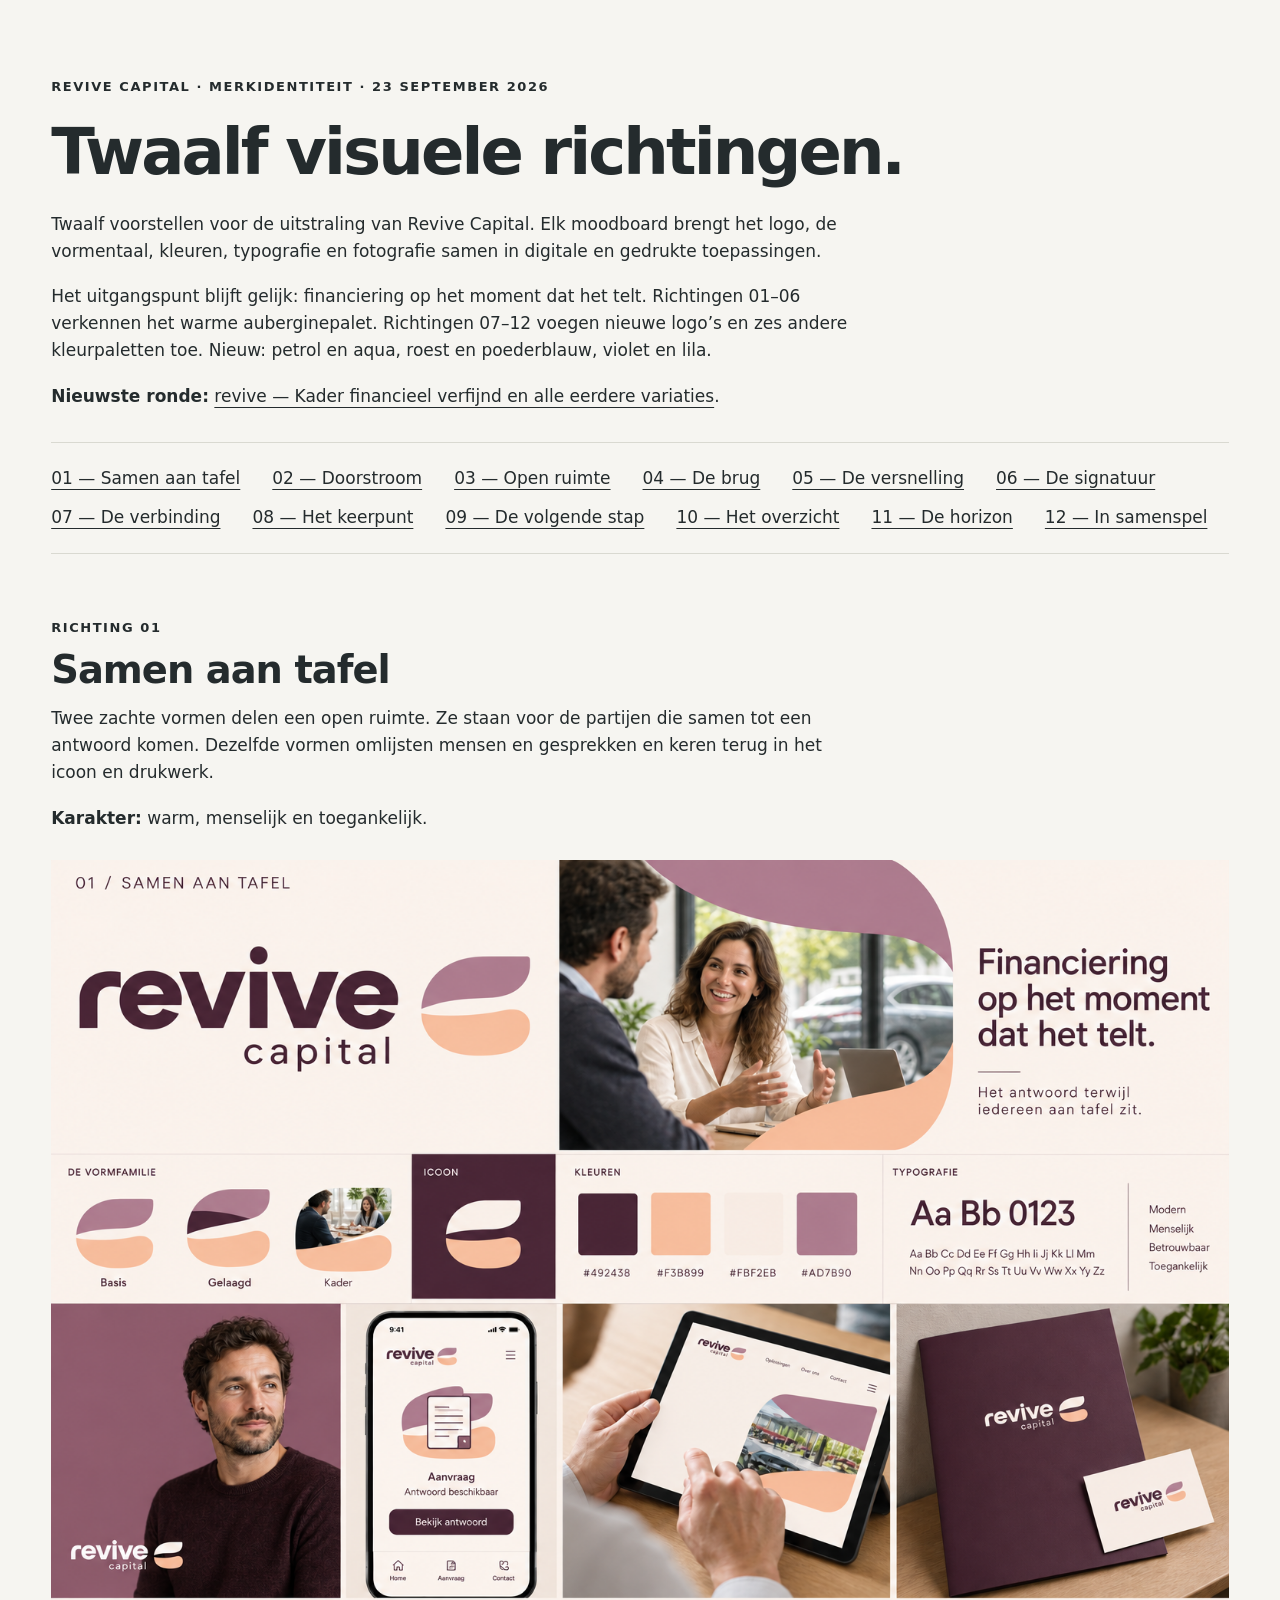
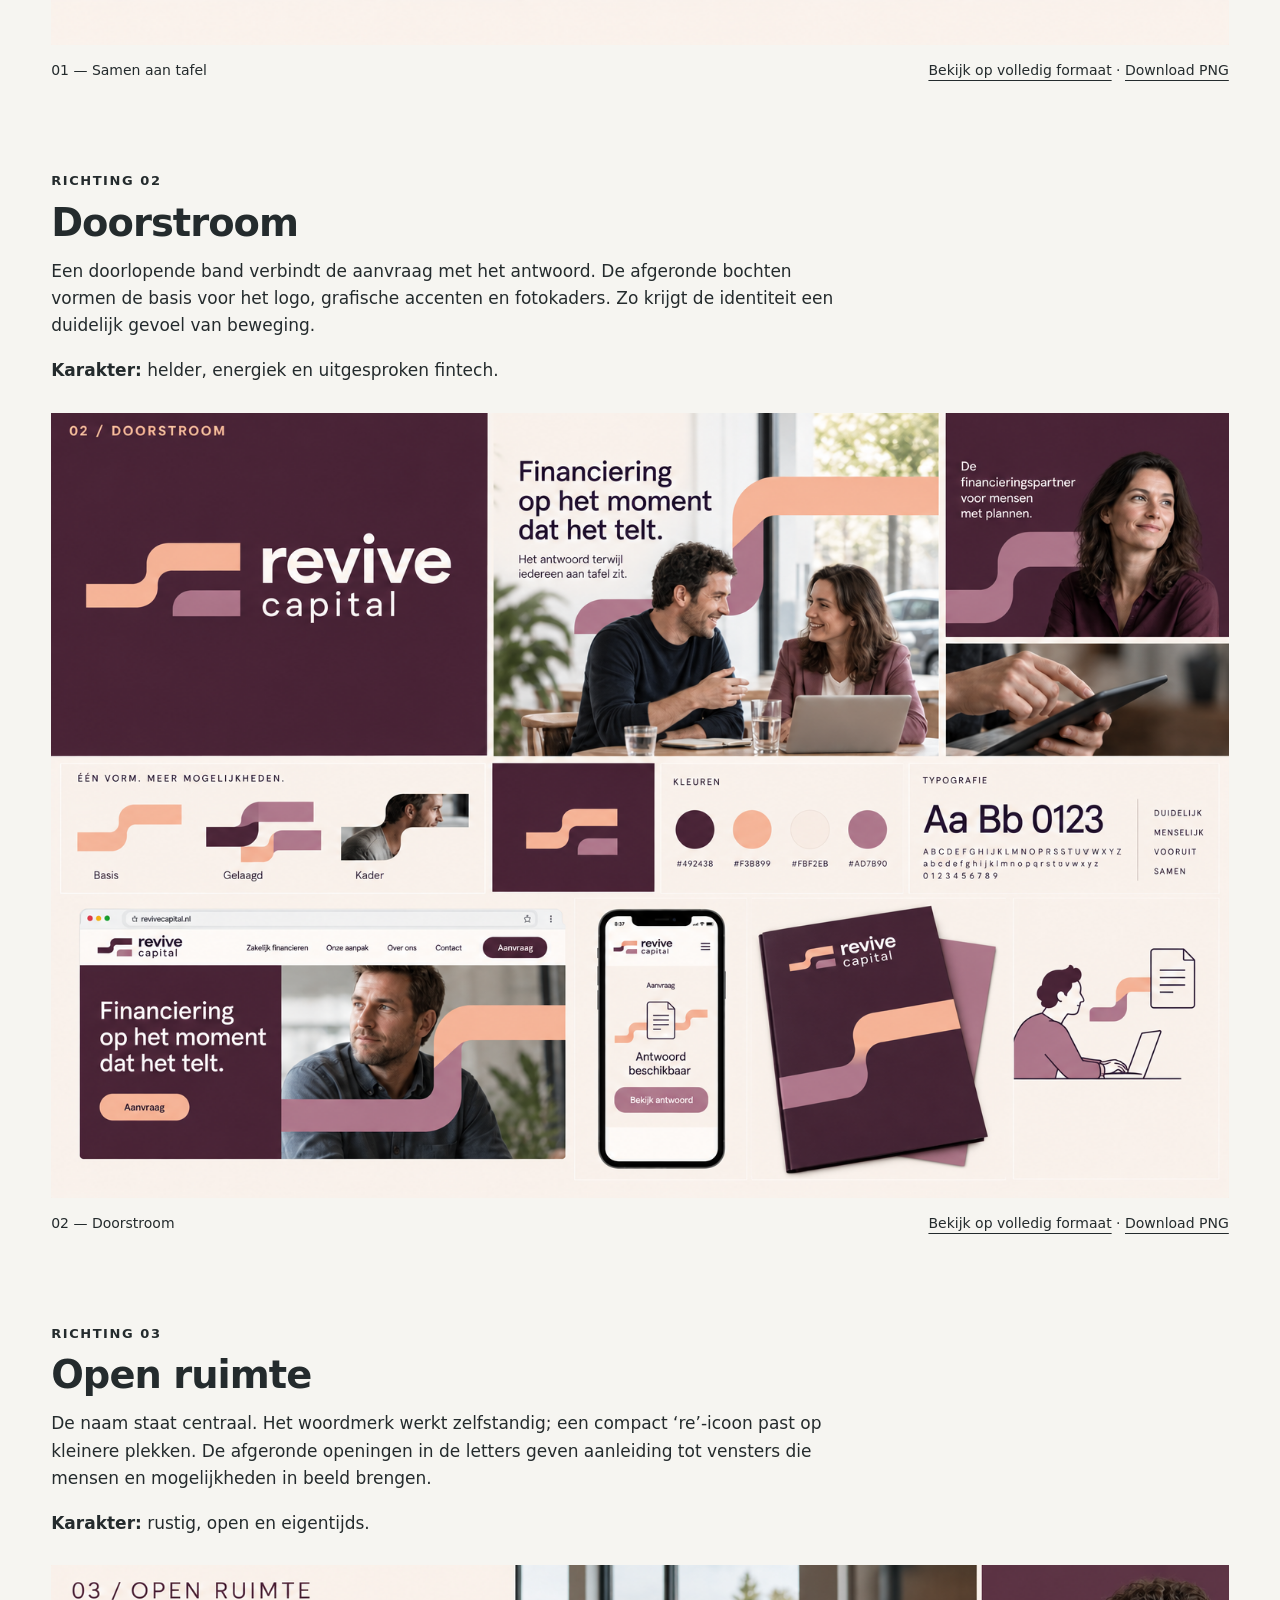
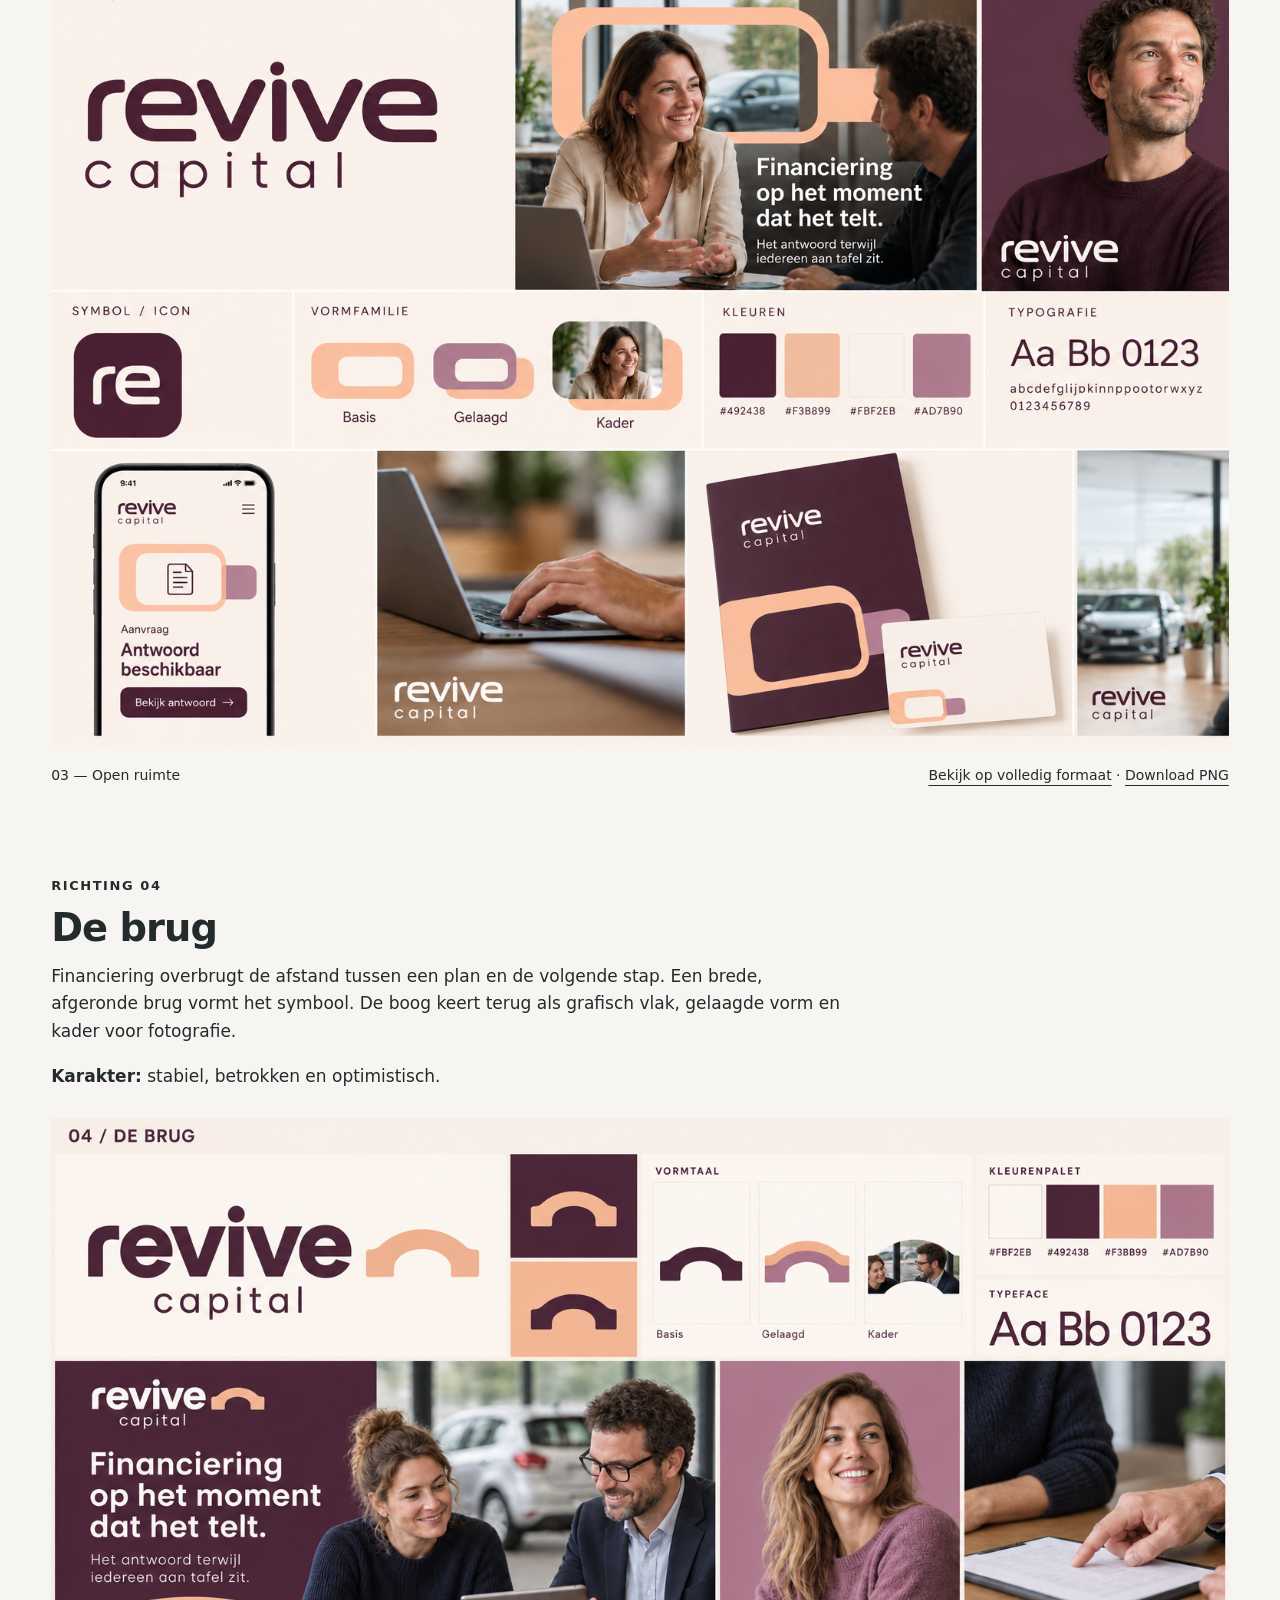
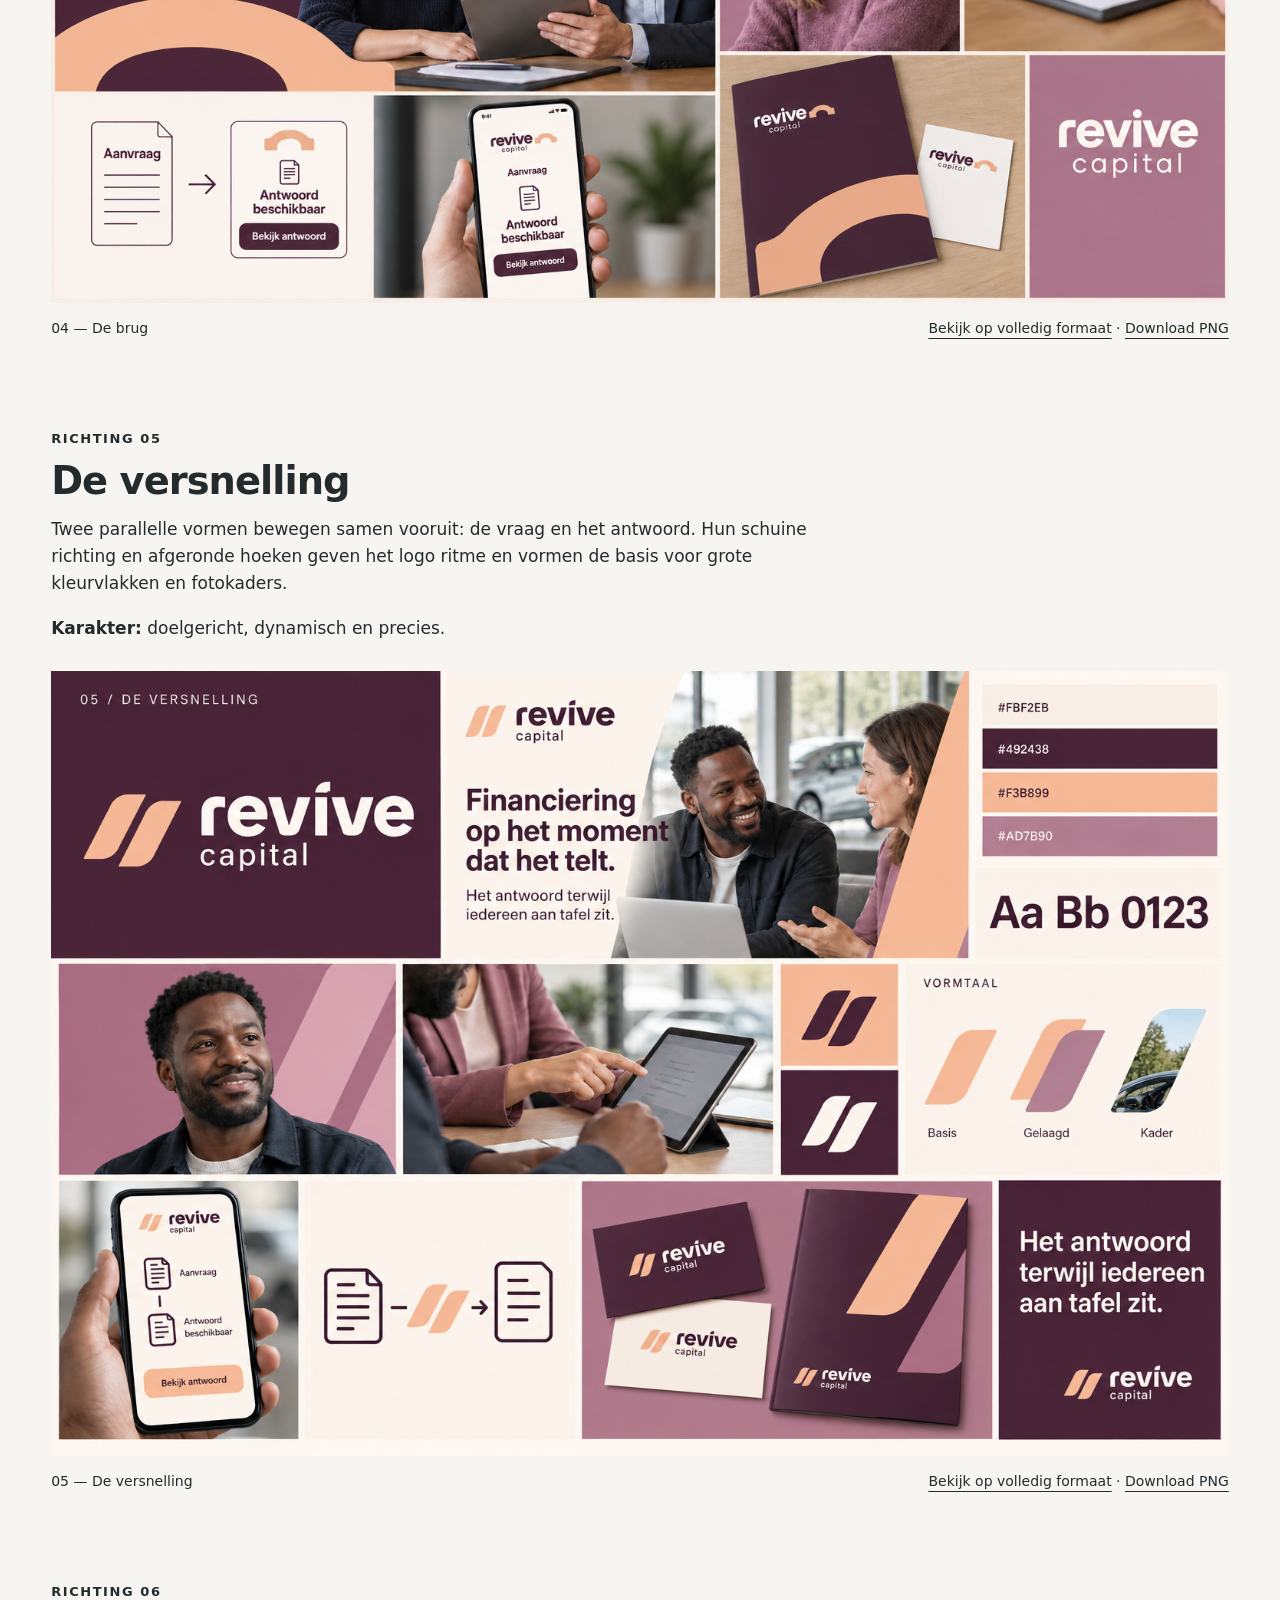
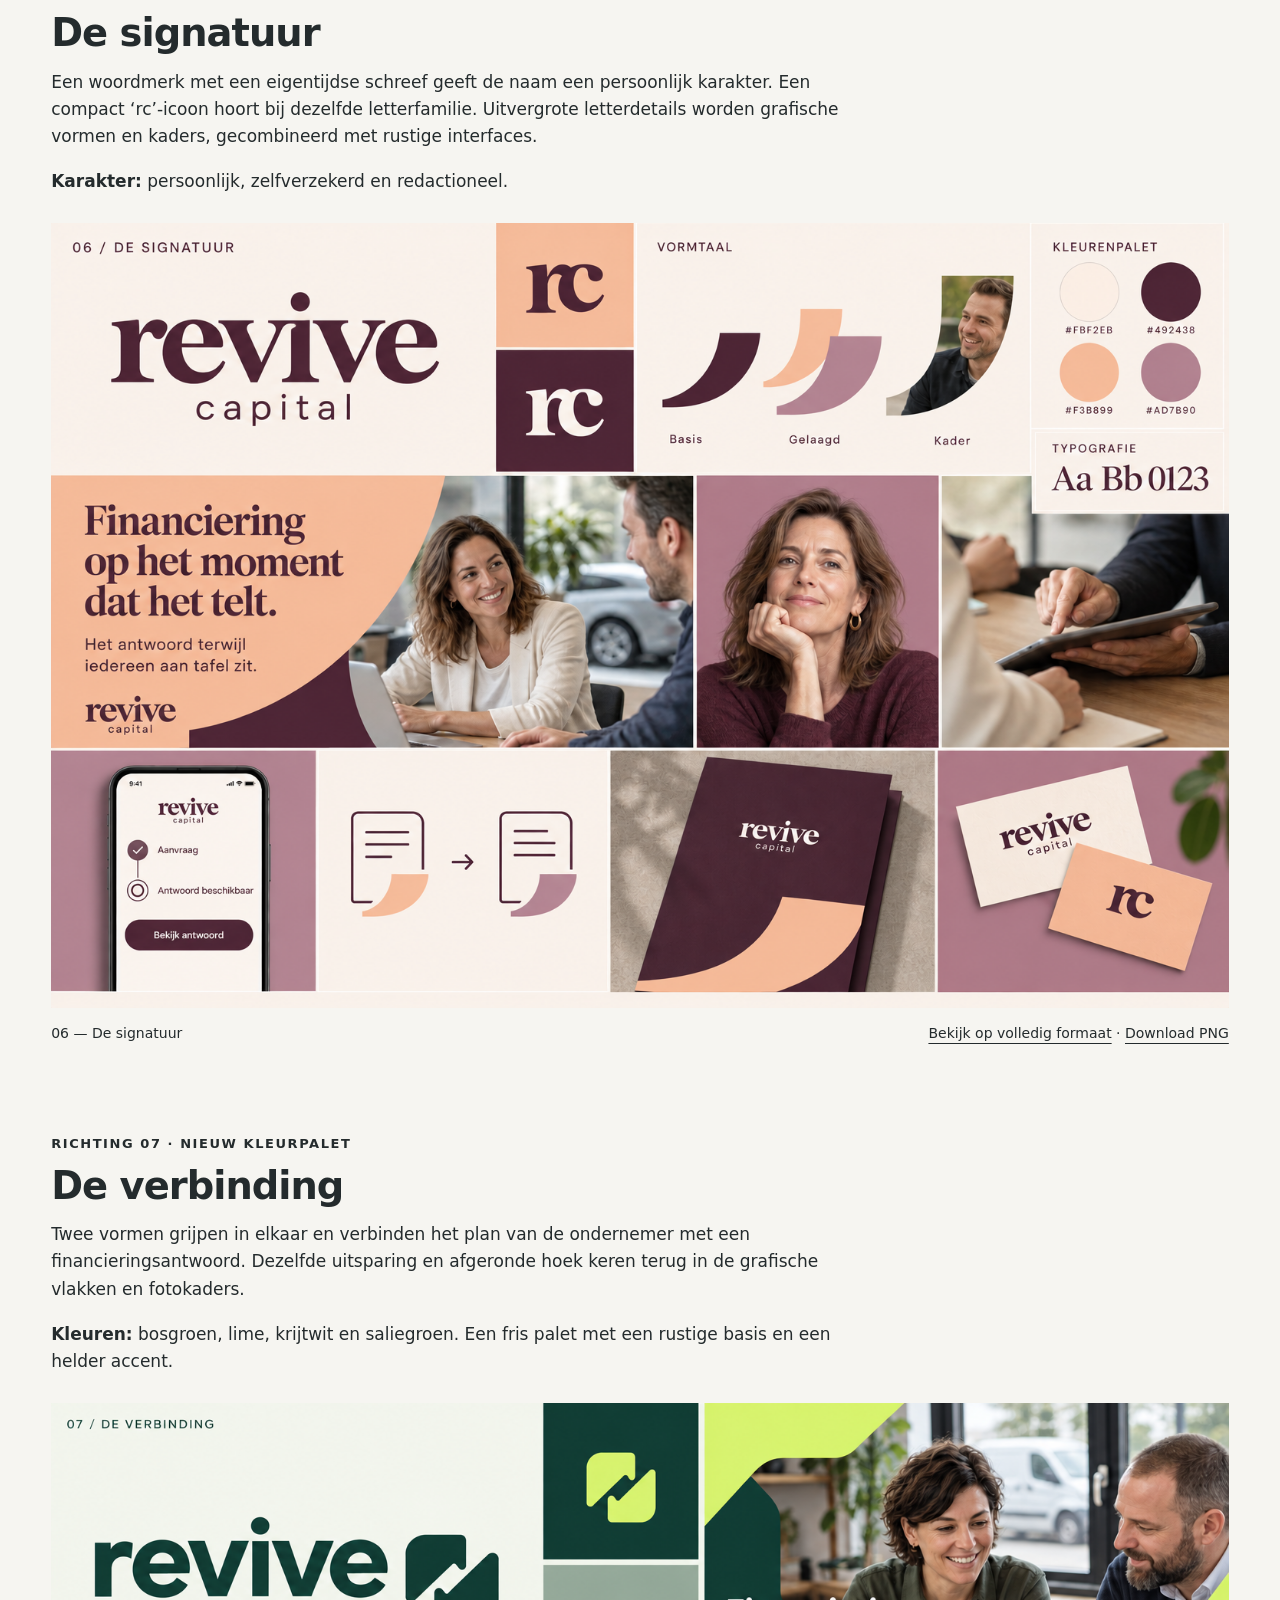
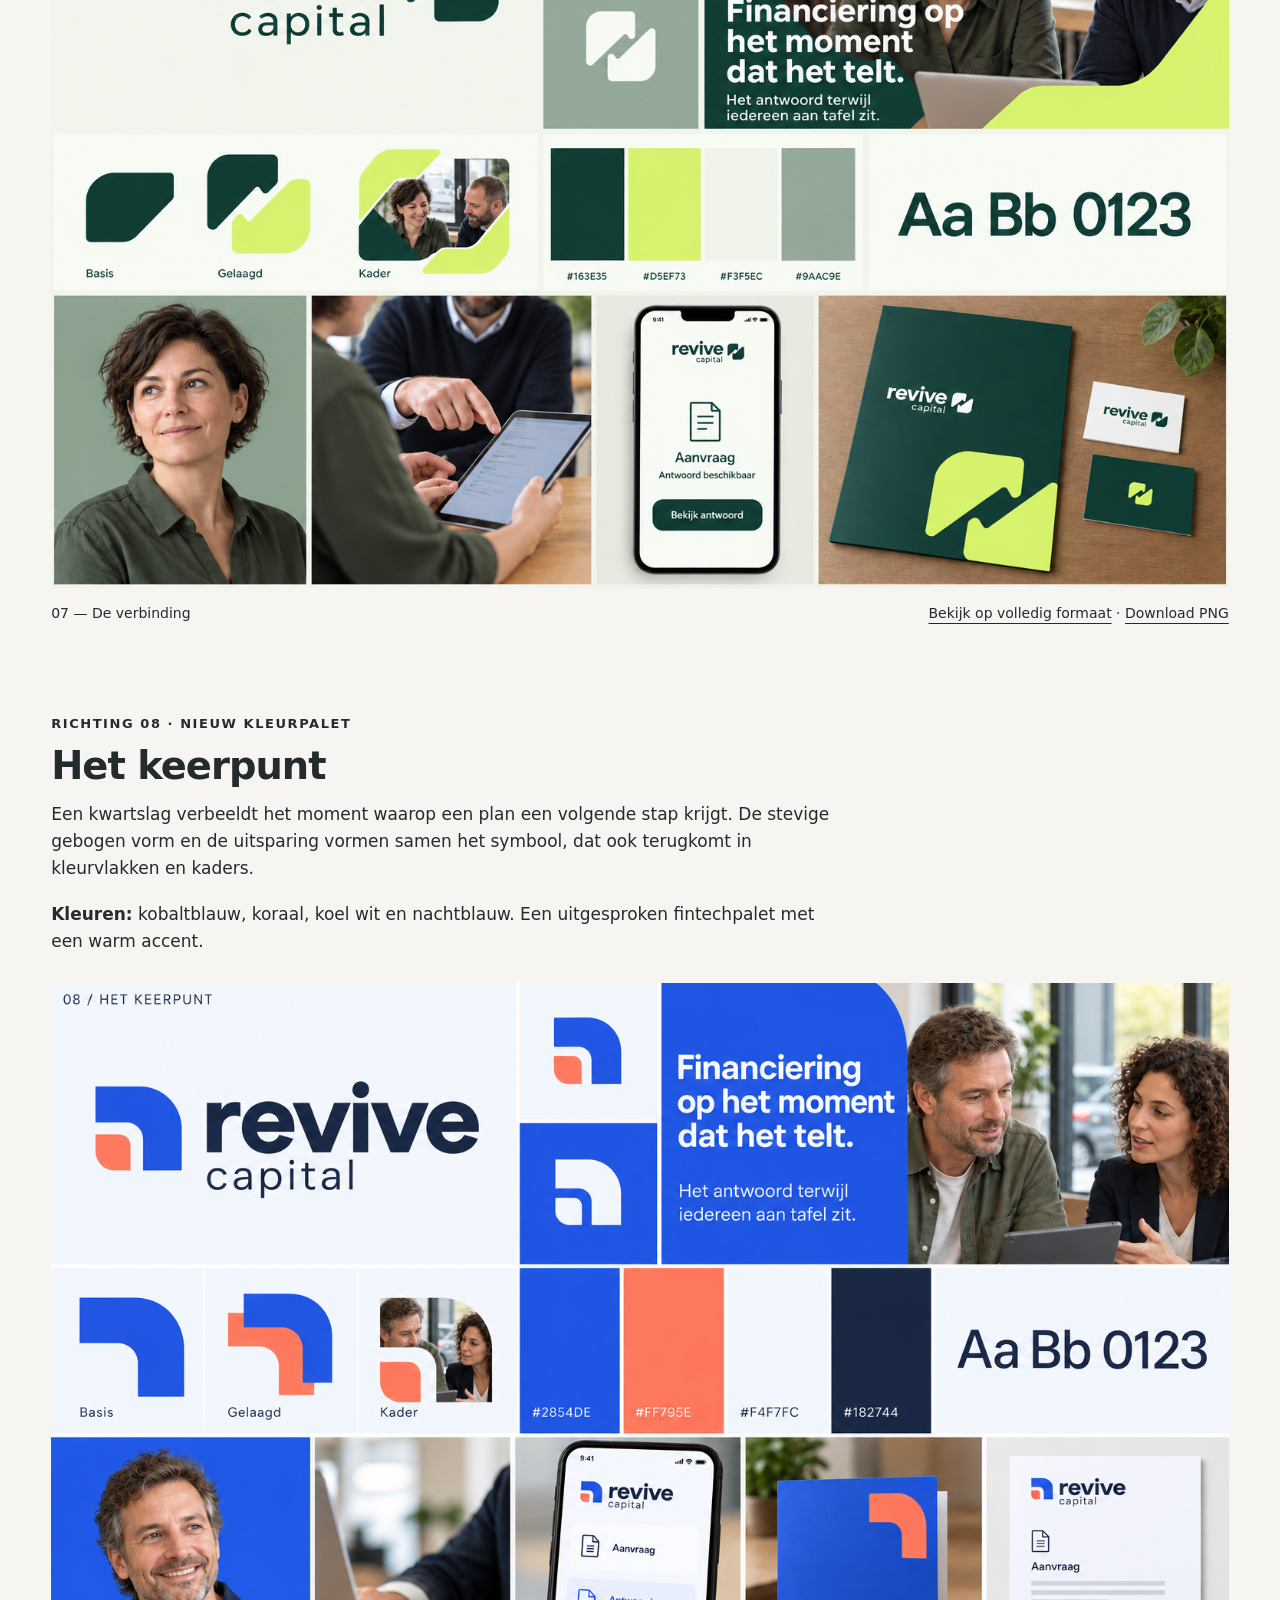
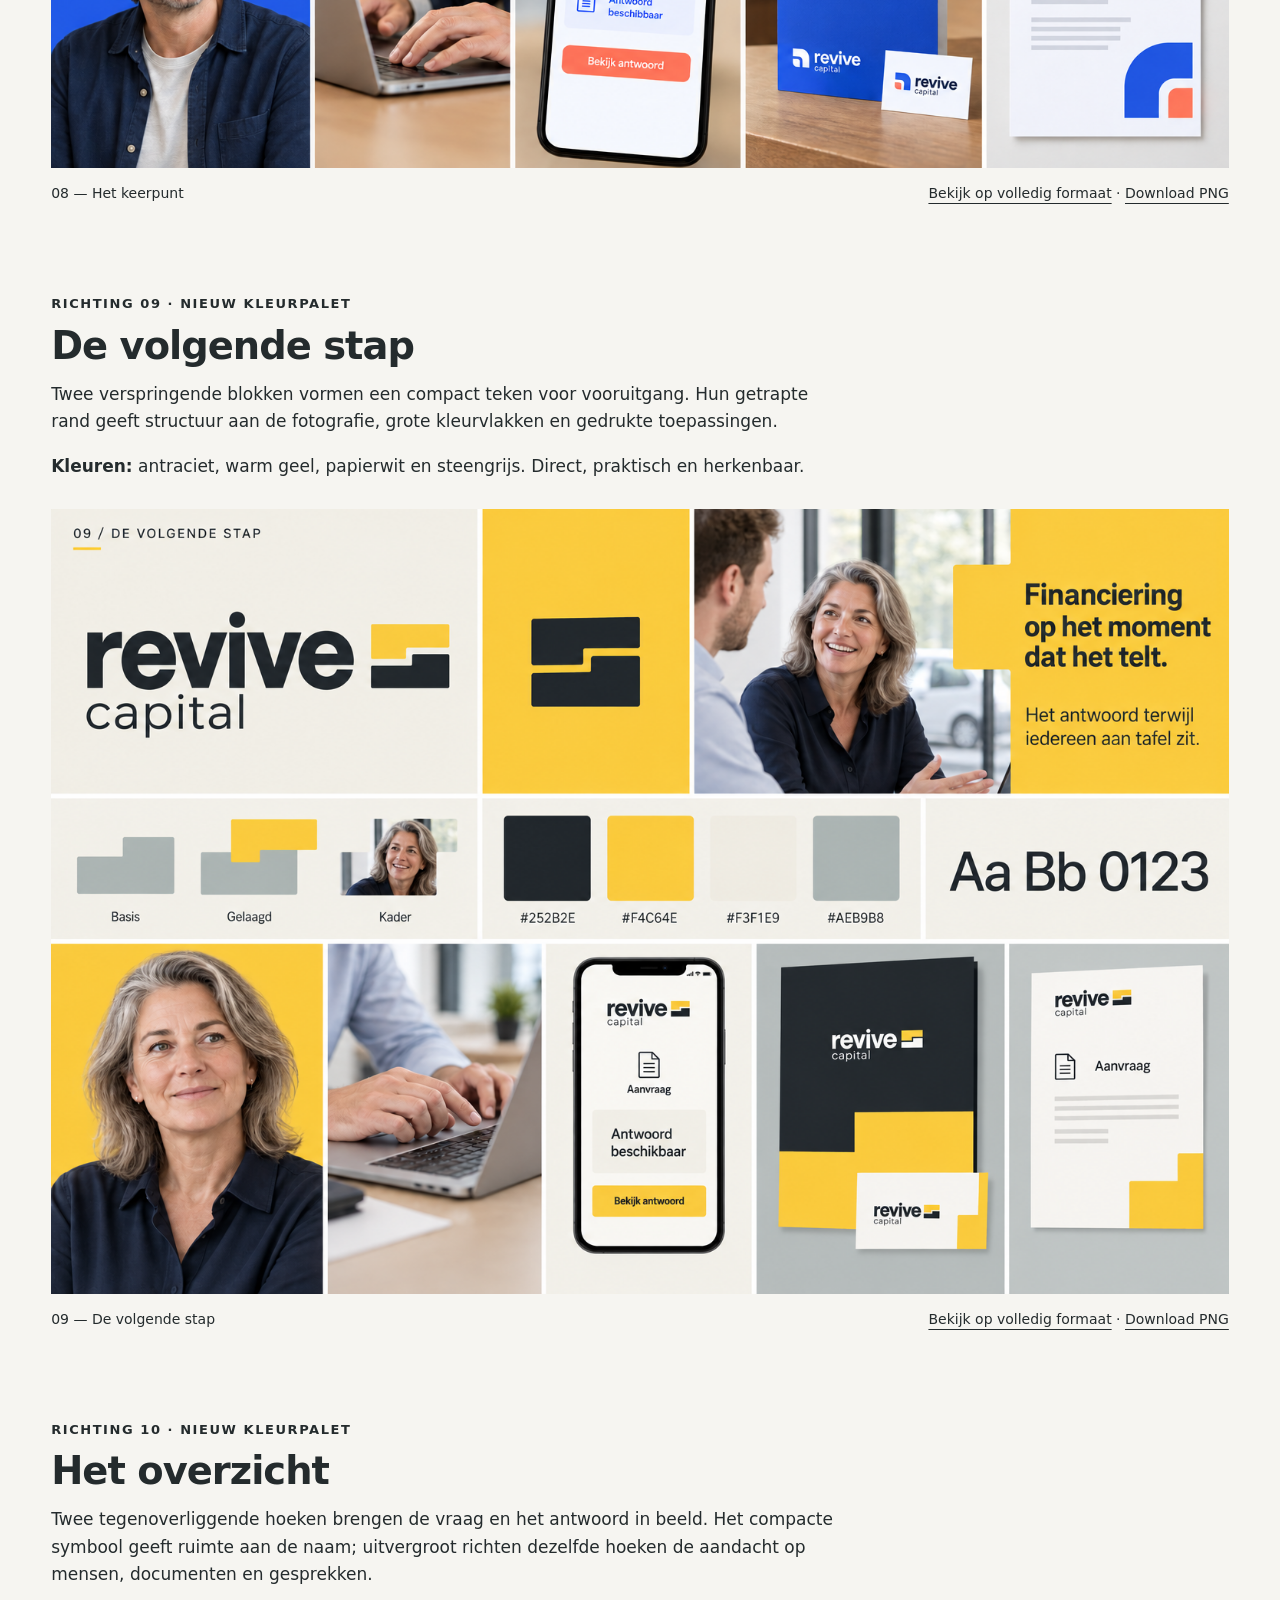
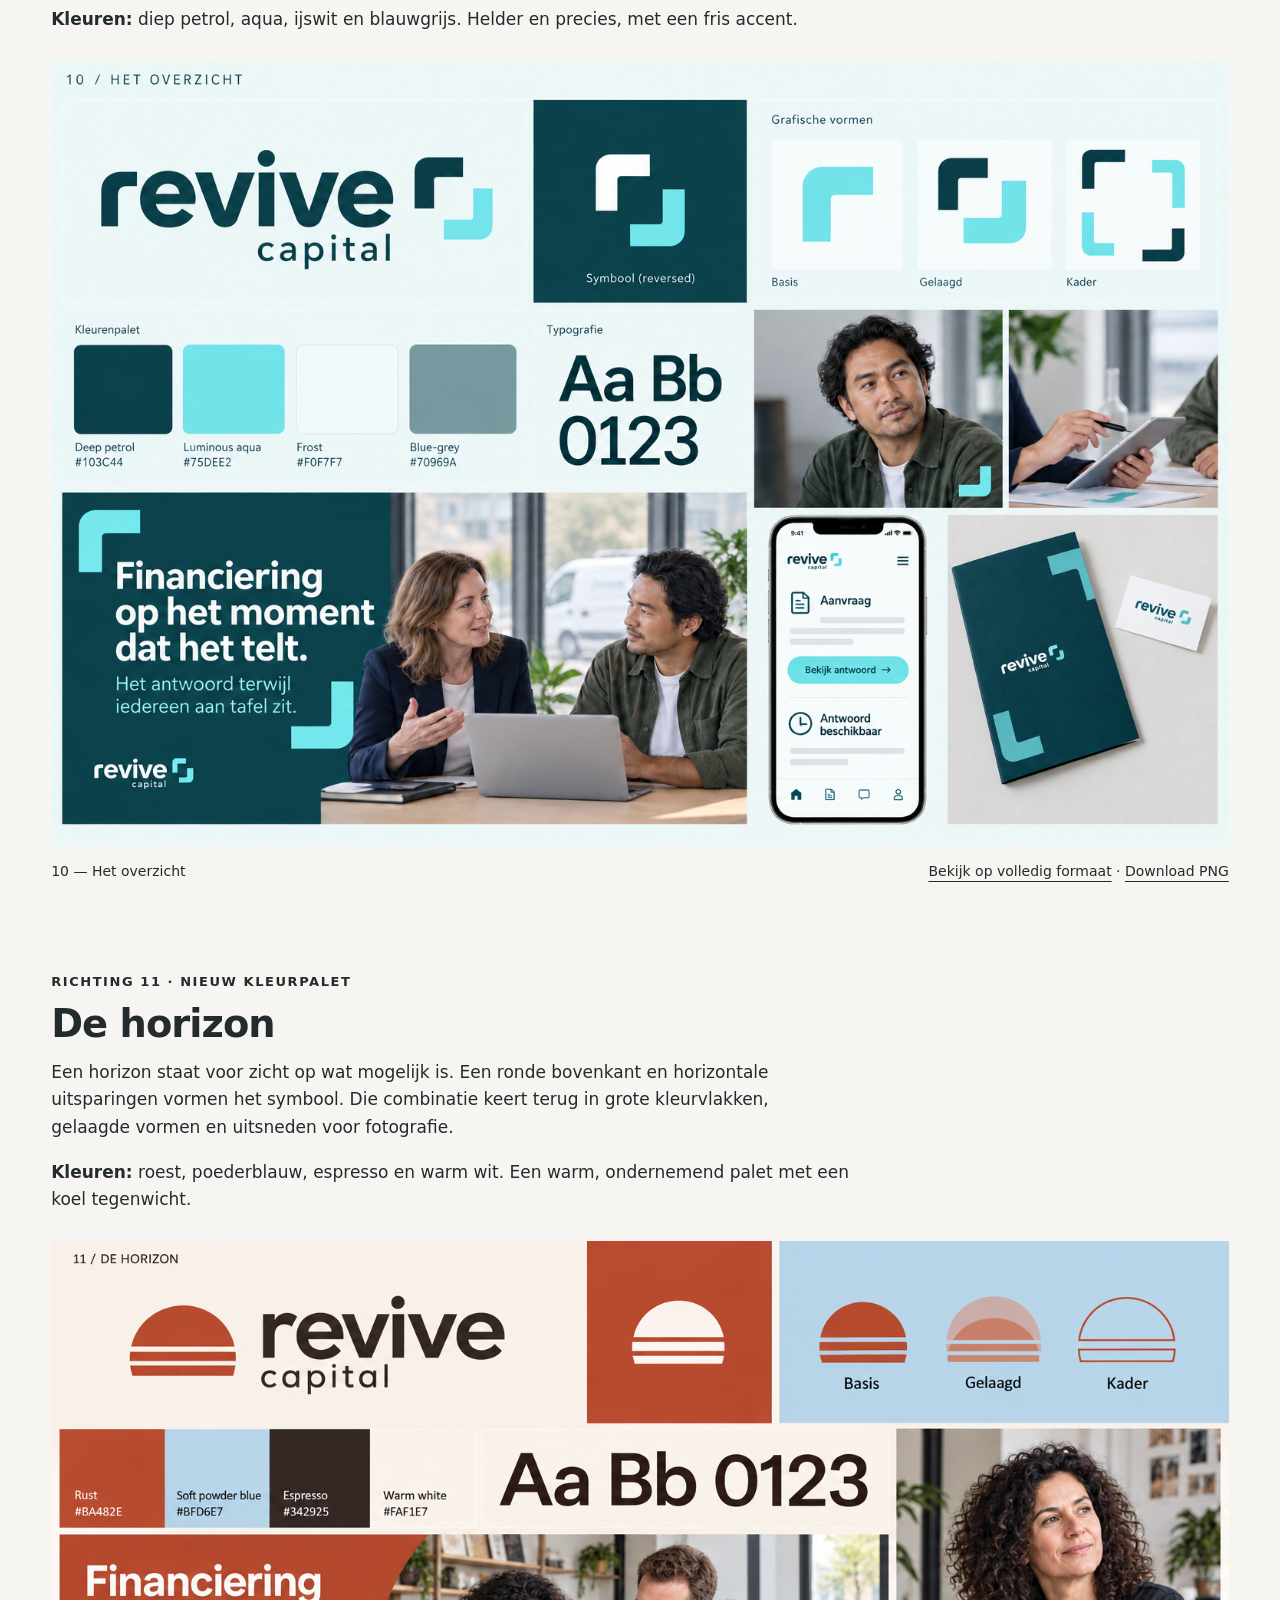
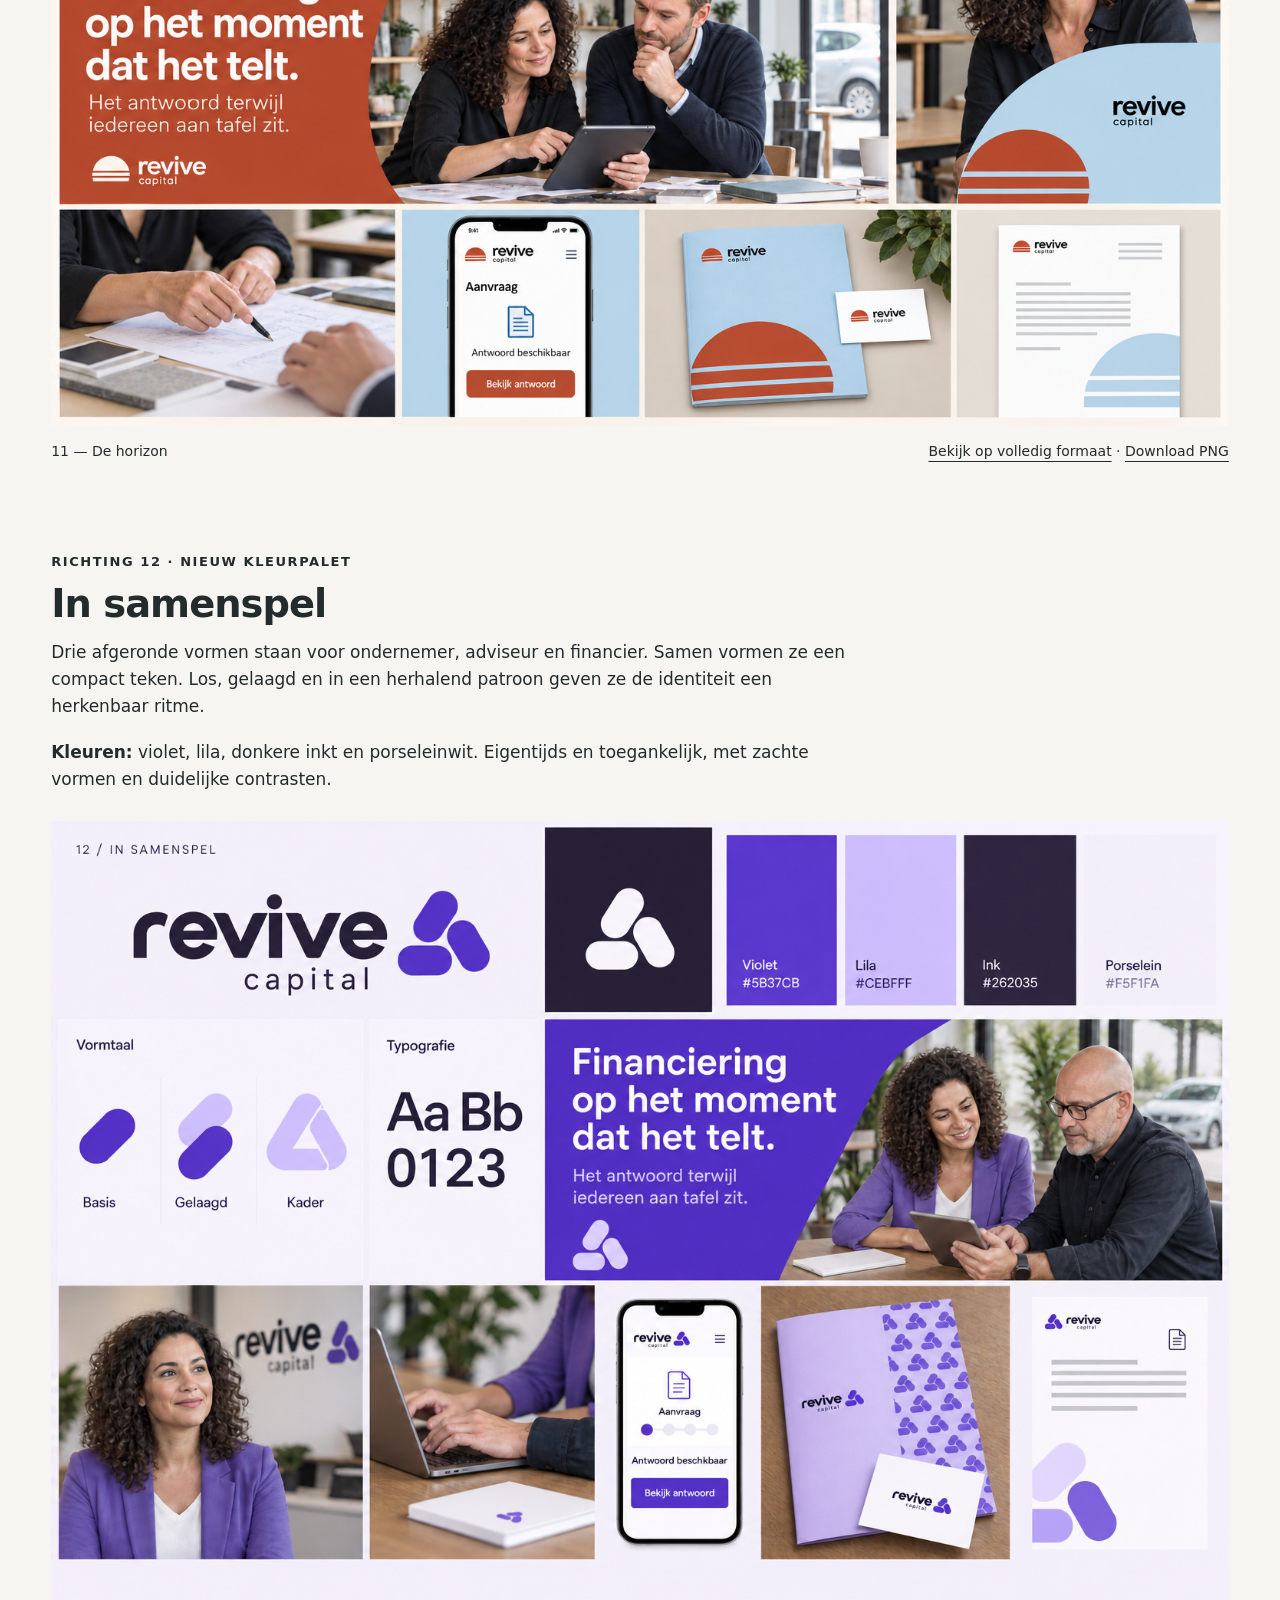
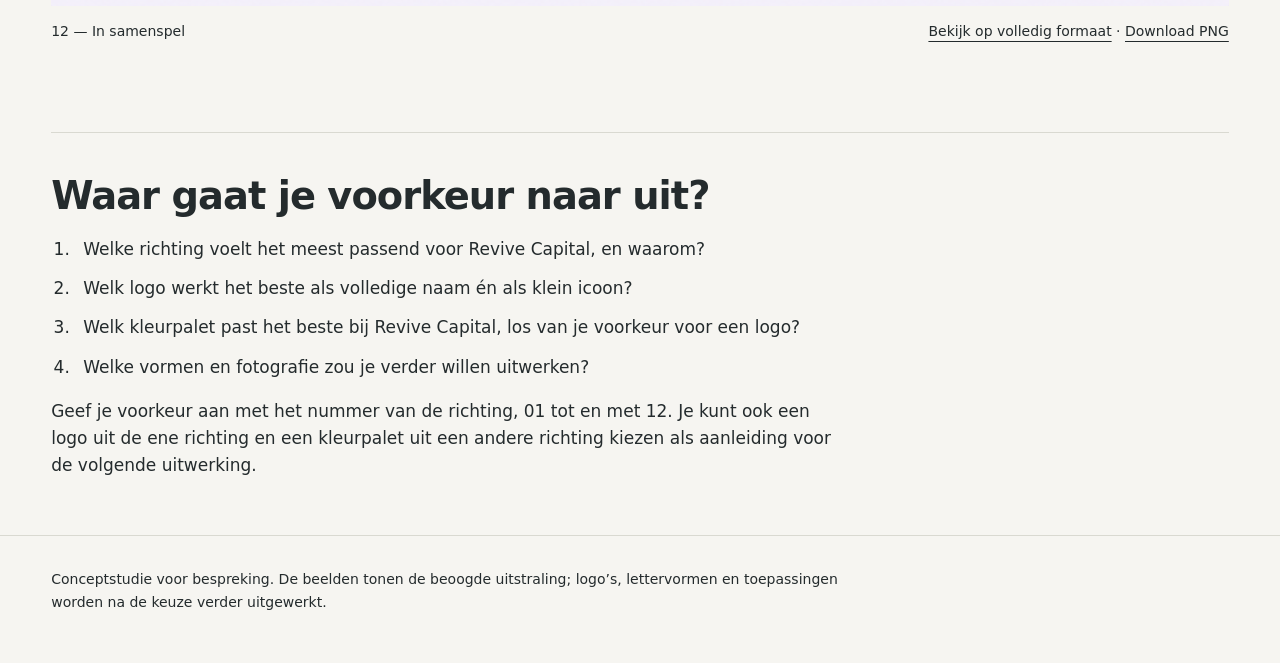
==== fresh-directions/index.html @ 45435bfb "Add Kader brand direction and finance refinement" ====
<!doctype html>
<html lang="nl">
  <head>
    <meta charset="utf-8" />
    <meta name="viewport" content="width=device-width, initial-scale=1" />
    <meta name="robots" content="noindex, nofollow" />
    <meta name="description" content="Twaalf visuele richtingen voor Revive Capital: logo, kleurpalet, vormentaal, fotografie en toepassingen." />
    <title>Revive Capital — twaalf visuele richtingen</title>
    <style>
      :root { color-scheme: light; }
      * { box-sizing: border-box; }
      body { margin: 0; background: #f6f5f1; color: #242b2d; font: 17px/1.6 system-ui, sans-serif; }
      header, main, footer { max-width: 1600px; margin: auto; padding: 32px clamp(20px, 4vw, 64px); }
      header { padding-top: clamp(32px, 6vw, 80px); }
      .eyebrow, .number { font-size: 13px; font-weight: 600; letter-spacing: .12em; text-transform: uppercase; }
      h1 { max-width: 900px; font-size: clamp(38px, 5vw, 72px); line-height: 1.08; letter-spacing: -.045em; font-weight: 600; margin: 20px 0 24px; }
      h2 { font-size: clamp(27px, 3vw, 40px); line-height: 1.2; letter-spacing: -.025em; margin: 8px 0 12px; font-weight: 600; }
      p { max-width: 800px; margin: 0 0 18px; }
      a { color: inherit; text-underline-offset: 5px; }
      a:hover { text-decoration-thickness: 2px; }
      a:focus-visible { outline: 3px solid #242b2d; outline-offset: 6px; }
      nav { display: flex; flex-wrap: wrap; column-gap: 32px; row-gap: 12px; margin-top: 32px; padding: 22px 0; border-top: 1px solid #d9d9d1; border-bottom: 1px solid #d9d9d1; }
      section { margin-bottom: clamp(64px, 7vw, 112px); scroll-margin-top: 24px; }
      figure { margin: 28px 0 0; }
      .board { display: block; }
      img { display: block; width: 100%; height: auto; background: #f6f5f1; }
      figcaption { display: flex; justify-content: space-between; flex-wrap: wrap; gap: 12px; margin-top: 14px; font-size: 14px; }
      .review { border-top: 1px solid #d9d9d1; padding-top: 32px; margin-bottom: 24px; }
      ol { max-width: 850px; padding-left: 24px; }
      li { padding-left: 8px; margin: 12px 0; }
      footer { font-size: 14px; border-top: 1px solid #d9d9d1; }
      @media (max-width: 600px) { main { padding-top: 16px; } nav { flex-direction: column; gap: 16px; } }
      @media print { nav, .image-actions { display: none; } header, main, footer { padding: 20px 0; } section { break-inside: avoid; margin-bottom: 40px; } }
    </style>
  </head>
  <body>
    <header>
      <div class="eyebrow">Revive Capital · Merkidentiteit · 23 september 2026</div>
      <h1>Twaalf visuele richtingen.</h1>
      <p>Twaalf voorstellen voor de uitstraling van Revive Capital. Elk moodboard brengt het logo, de vormentaal, kleuren, typografie en fotografie samen in digitale en gedrukte toepassingen.</p>
      <p>Het uitgangspunt blijft gelijk: financiering op het moment dat het telt. Richtingen 01–06 verkennen het warme auberginepalet. Richtingen 07–12 voegen nieuwe logo’s en zes andere kleurpaletten toe. Nieuw: petrol en aqua, roest en poederblauw, violet en lila.</p>
      <p><strong>Nieuwste ronde:</strong> <a href="pulse/">revive — Kader financieel verfijnd en alle eerdere variaties</a>.</p>
      <nav aria-label="Bekijk de richtingen">
        <a href="#samen-aan-tafel">01 — Samen aan tafel</a>
        <a href="#doorstroom">02 — Doorstroom</a>
        <a href="#open-ruimte">03 — Open ruimte</a>
        <a href="#de-brug">04 — De brug</a>
        <a href="#de-versnelling">05 — De versnelling</a>
        <a href="#de-signatuur">06 — De signatuur</a>
        <a href="#de-verbinding">07 — De verbinding</a>
        <a href="#het-keerpunt">08 — Het keerpunt</a>
        <a href="#de-volgende-stap">09 — De volgende stap</a>
        <a href="#het-overzicht">10 — Het overzicht</a>
        <a href="#de-horizon">11 — De horizon</a>
        <a href="#in-samenspel">12 — In samenspel</a>
      </nav>
    </header>
    <main>
      <section id="samen-aan-tafel" aria-labelledby="title-one">
        <div class="number">Richting 01</div>
        <h2 id="title-one">Samen aan tafel</h2>
        <p>Twee zachte vormen delen een open ruimte. Ze staan voor de partijen die samen tot een antwoord komen. Dezelfde vormen omlijsten mensen en gesprekken en keren terug in het icoon en drukwerk.</p>
        <p><strong>Karakter:</strong> warm, menselijk en toegankelijk.</p>
        <figure>
          <a class="board" href="01-samen-aan-tafel.png" target="_blank" rel="noopener" aria-label="Open moodboard Samen aan tafel op volledig formaat in een nieuw tabblad">
            <img src="01-samen-aan-tafel.png" width="1536" height="1024" fetchpriority="high" alt="Moodboard Samen aan tafel: een aubergine Revive Capital-woordmerk met twee zachte vormen, perzik en mauve kleuren, een gesprek aan tafel, portretfotografie, een app en drukwerk." />
          </a>
          <figcaption><span>01 — Samen aan tafel</span><span class="image-actions"><a href="01-samen-aan-tafel.png" target="_blank" rel="noopener">Bekijk op volledig formaat</a> · <a href="01-samen-aan-tafel.png" download>Download PNG</a></span></figcaption>
        </figure>
      </section>
      <section id="doorstroom" aria-labelledby="title-two">
        <div class="number">Richting 02</div>
        <h2 id="title-two">Doorstroom</h2>
        <p>Een doorlopende band verbindt de aanvraag met het antwoord. De afgeronde bochten vormen de basis voor het logo, grafische accenten en fotokaders. Zo krijgt de identiteit een duidelijk gevoel van beweging.</p>
        <p><strong>Karakter:</strong> helder, energiek en uitgesproken fintech.</p>
        <figure>
          <a class="board" href="02-doorstroom.png" target="_blank" rel="noopener" aria-label="Open moodboard Doorstroom op volledig formaat in een nieuw tabblad">
            <img src="02-doorstroom.png" width="1536" height="1024" loading="lazy" alt="Moodboard Doorstroom: een bandvormig symbool naast Revive Capital, een bijpassende vormentaal, warme fotografie, een website, een app, een documentillustratie en een folder." />
          </a>
          <figcaption><span>02 — Doorstroom</span><span class="image-actions"><a href="02-doorstroom.png" target="_blank" rel="noopener">Bekijk op volledig formaat</a> · <a href="02-doorstroom.png" download>Download PNG</a></span></figcaption>
        </figure>
      </section>
      <section id="open-ruimte" aria-labelledby="title-three">
        <div class="number">Richting 03</div>
        <h2 id="title-three">Open ruimte</h2>
        <p>De naam staat centraal. Het woordmerk werkt zelfstandig; een compact ‘re’-icoon past op kleinere plekken. De afgeronde openingen in de letters geven aanleiding tot vensters die mensen en mogelijkheden in beeld brengen.</p>
        <p><strong>Karakter:</strong> rustig, open en eigentijds.</p>
        <figure>
          <a class="board" href="03-open-ruimte.png" target="_blank" rel="noopener" aria-label="Open moodboard Open ruimte op volledig formaat in een nieuw tabblad">
            <img src="03-open-ruimte.png" width="1536" height="1024" loading="lazy" alt="Moodboard Open ruimte: een afgerond Revive Capital-woordmerk, een compact re-icoon, open venstervormen, een gesprek en portret, een app en gedrukte materialen." />
          </a>
          <figcaption><span>03 — Open ruimte</span><span class="image-actions"><a href="03-open-ruimte.png" target="_blank" rel="noopener">Bekijk op volledig formaat</a> · <a href="03-open-ruimte.png" download>Download PNG</a></span></figcaption>
        </figure>
      </section>
      <section id="de-brug" aria-labelledby="title-four">
        <div class="number">Richting 04</div>
        <h2 id="title-four">De brug</h2>
        <p>Financiering overbrugt de afstand tussen een plan en de volgende stap. Een brede, afgeronde brug vormt het symbool. De boog keert terug als grafisch vlak, gelaagde vorm en kader voor fotografie.</p>
        <p><strong>Karakter:</strong> stabiel, betrokken en optimistisch.</p>
        <figure>
          <a class="board" href="04-de-brug.png" target="_blank" rel="noopener" aria-label="Open moodboard De brug op volledig formaat in een nieuw tabblad">
            <img src="04-de-brug.png" width="1536" height="1024" loading="lazy" alt="Moodboard De brug: een compact brugsymbool naast Revive Capital, brede boogvormen, warme fotografie van een gesprek, een portret, een app en drukwerk." />
          </a>
          <figcaption><span>04 — De brug</span><span class="image-actions"><a href="04-de-brug.png" target="_blank" rel="noopener">Bekijk op volledig formaat</a> · <a href="04-de-brug.png" download>Download PNG</a></span></figcaption>
        </figure>
      </section>
      <section id="de-versnelling" aria-labelledby="title-five">
        <div class="number">Richting 05</div>
        <h2 id="title-five">De versnelling</h2>
        <p>Twee parallelle vormen bewegen samen vooruit: de vraag en het antwoord. Hun schuine richting en afgeronde hoeken geven het logo ritme en vormen de basis voor grote kleurvlakken en fotokaders.</p>
        <p><strong>Karakter:</strong> doelgericht, dynamisch en precies.</p>
        <figure>
          <a class="board" href="05-de-versnelling.png" target="_blank" rel="noopener" aria-label="Open moodboard De versnelling op volledig formaat in een nieuw tabblad">
            <img src="05-de-versnelling.png" width="1536" height="1024" loading="lazy" alt="Moodboard De versnelling: een symbool van twee parallelle vormen, een helder Revive Capital-woordmerk, dynamische vlakken, menselijke fotografie en digitale en gedrukte toepassingen." />
          </a>
          <figcaption><span>05 — De versnelling</span><span class="image-actions"><a href="05-de-versnelling.png" target="_blank" rel="noopener">Bekijk op volledig formaat</a> · <a href="05-de-versnelling.png" download>Download PNG</a></span></figcaption>
        </figure>
      </section>
      <section id="de-signatuur" aria-labelledby="title-six">
        <div class="number">Richting 06</div>
        <h2 id="title-six">De signatuur</h2>
        <p>Een woordmerk met een eigentijdse schreef geeft de naam een persoonlijk karakter. Een compact ‘rc’-icoon hoort bij dezelfde letterfamilie. Uitvergrote letterdetails worden grafische vormen en kaders, gecombineerd met rustige interfaces.</p>
        <p><strong>Karakter:</strong> persoonlijk, zelfverzekerd en redactioneel.</p>
        <figure>
          <a class="board" href="06-de-signatuur.png" target="_blank" rel="noopener" aria-label="Open moodboard De signatuur op volledig formaat in een nieuw tabblad">
            <img src="06-de-signatuur.png" width="1536" height="1024" loading="lazy" alt="Moodboard De signatuur: een Revive Capital-woordmerk met schreef, een rc-icoon, grafische vormen uit letterdetails, portret- en gespreksfotografie, een app en drukwerk." />
          </a>
          <figcaption><span>06 — De signatuur</span><span class="image-actions"><a href="06-de-signatuur.png" target="_blank" rel="noopener">Bekijk op volledig formaat</a> · <a href="06-de-signatuur.png" download>Download PNG</a></span></figcaption>
        </figure>
      </section>
      <section id="de-verbinding" aria-labelledby="title-seven">
        <div class="number">Richting 07 · Nieuw kleurpalet</div>
        <h2 id="title-seven">De verbinding</h2>
        <p>Twee vormen grijpen in elkaar en verbinden het plan van de ondernemer met een financieringsantwoord. Dezelfde uitsparing en afgeronde hoek keren terug in de grafische vlakken en fotokaders.</p>
        <p><strong>Kleuren:</strong> bosgroen, lime, krijtwit en saliegroen. Een fris palet met een rustige basis en een helder accent.</p>
        <figure>
          <a class="board" href="07-de-verbinding.png" target="_blank" rel="noopener" aria-label="Open moodboard De verbinding op volledig formaat in een nieuw tabblad">
            <img src="07-de-verbinding.png" width="1536" height="1024" loading="lazy" alt="Moodboard De verbinding in bosgroen en lime: een symbool van twee aansluitende vormen, Revive Capital-woordmerk, fotokaders, menselijke fotografie, een app en drukwerk." />
          </a>
          <figcaption><span>07 — De verbinding</span><span class="image-actions"><a href="07-de-verbinding.png" target="_blank" rel="noopener">Bekijk op volledig formaat</a> · <a href="07-de-verbinding.png" download>Download PNG</a></span></figcaption>
        </figure>
      </section>
      <section id="het-keerpunt" aria-labelledby="title-eight">
        <div class="number">Richting 08 · Nieuw kleurpalet</div>
        <h2 id="title-eight">Het keerpunt</h2>
        <p>Een kwartslag verbeeldt het moment waarop een plan een volgende stap krijgt. De stevige gebogen vorm en de uitsparing vormen samen het symbool, dat ook terugkomt in kleurvlakken en kaders.</p>
        <p><strong>Kleuren:</strong> kobaltblauw, koraal, koel wit en nachtblauw. Een uitgesproken fintechpalet met een warm accent.</p>
        <figure>
          <a class="board" href="08-het-keerpunt.png" target="_blank" rel="noopener" aria-label="Open moodboard Het keerpunt op volledig formaat in een nieuw tabblad">
            <img src="08-het-keerpunt.png" width="1536" height="1024" loading="lazy" alt="Moodboard Het keerpunt in kobaltblauw en koraal: een kwartslagsymbool naast Revive Capital, gebogen vormen, fotografie, een financieringsinterface en drukwerk." />
          </a>
          <figcaption><span>08 — Het keerpunt</span><span class="image-actions"><a href="08-het-keerpunt.png" target="_blank" rel="noopener">Bekijk op volledig formaat</a> · <a href="08-het-keerpunt.png" download>Download PNG</a></span></figcaption>
        </figure>
      </section>
      <section id="de-volgende-stap" aria-labelledby="title-nine">
        <div class="number">Richting 09 · Nieuw kleurpalet</div>
        <h2 id="title-nine">De volgende stap</h2>
        <p>Twee verspringende blokken vormen een compact teken voor vooruitgang. Hun getrapte rand geeft structuur aan de fotografie, grote kleurvlakken en gedrukte toepassingen.</p>
        <p><strong>Kleuren:</strong> antraciet, warm geel, papierwit en steengrijs. Direct, praktisch en herkenbaar.</p>
        <figure>
          <a class="board" href="09-de-volgende-stap.png" target="_blank" rel="noopener" aria-label="Open moodboard De volgende stap op volledig formaat in een nieuw tabblad">
            <img src="09-de-volgende-stap.png" width="1536" height="1024" loading="lazy" alt="Moodboard De volgende stap in antraciet en warm geel: een symbool van verspringende blokken, Revive Capital-woordmerk, getrapte kaders, fotografie, een app en drukwerk." />
          </a>
          <figcaption><span>09 — De volgende stap</span><span class="image-actions"><a href="09-de-volgende-stap.png" target="_blank" rel="noopener">Bekijk op volledig formaat</a> · <a href="09-de-volgende-stap.png" download>Download PNG</a></span></figcaption>
        </figure>
      </section>
      <section id="het-overzicht" aria-labelledby="title-ten">
        <div class="number">Richting 10 · Nieuw kleurpalet</div>
        <h2 id="title-ten">Het overzicht</h2>
        <p>Twee tegenoverliggende hoeken brengen de vraag en het antwoord in beeld. Het compacte symbool geeft ruimte aan de naam; uitvergroot richten dezelfde hoeken de aandacht op mensen, documenten en gesprekken.</p>
        <p><strong>Kleuren:</strong> diep petrol, aqua, ijswit en blauwgrijs. Helder en precies, met een fris accent.</p>
        <figure>
          <a class="board" href="10-het-overzicht.png" target="_blank" rel="noopener" aria-label="Open moodboard Het overzicht op volledig formaat in een nieuw tabblad">
            <img src="10-het-overzicht.png" width="1536" height="1024" loading="lazy" alt="Moodboard Het overzicht in petrol en aqua: Revive Capital met twee tegenoverliggende hoeken als symbool, grafische kaders, een gesprek, portret, mobiele interface en drukwerk." />
          </a>
          <figcaption><span>10 — Het overzicht</span><span class="image-actions"><a href="10-het-overzicht.png" target="_blank" rel="noopener">Bekijk op volledig formaat</a> · <a href="10-het-overzicht.png" download>Download PNG</a></span></figcaption>
        </figure>
      </section>
      <section id="de-horizon" aria-labelledby="title-eleven">
        <div class="number">Richting 11 · Nieuw kleurpalet</div>
        <h2 id="title-eleven">De horizon</h2>
        <p>Een horizon staat voor zicht op wat mogelijk is. Een ronde bovenkant en horizontale uitsparingen vormen het symbool. Die combinatie keert terug in grote kleurvlakken, gelaagde vormen en uitsneden voor fotografie.</p>
        <p><strong>Kleuren:</strong> roest, poederblauw, espresso en warm wit. Een warm, ondernemend palet met een koel tegenwicht.</p>
        <figure>
          <a class="board" href="11-de-horizon.png" target="_blank" rel="noopener" aria-label="Open moodboard De horizon op volledig formaat in een nieuw tabblad">
            <img src="11-de-horizon.png" width="1536" height="1024" loading="lazy" alt="Moodboard De horizon in roest en poederblauw: een horizontaal verdeeld rond symbool naast Revive Capital, afgeleide vormen, ondernemersfotografie, een app en gedrukte materialen." />
          </a>
          <figcaption><span>11 — De horizon</span><span class="image-actions"><a href="11-de-horizon.png" target="_blank" rel="noopener">Bekijk op volledig formaat</a> · <a href="11-de-horizon.png" download>Download PNG</a></span></figcaption>
        </figure>
      </section>
      <section id="in-samenspel" aria-labelledby="title-twelve">
        <div class="number">Richting 12 · Nieuw kleurpalet</div>
        <h2 id="title-twelve">In samenspel</h2>
        <p>Drie afgeronde vormen staan voor ondernemer, adviseur en financier. Samen vormen ze een compact teken. Los, gelaagd en in een herhalend patroon geven ze de identiteit een herkenbaar ritme.</p>
        <p><strong>Kleuren:</strong> violet, lila, donkere inkt en porseleinwit. Eigentijds en toegankelijk, met zachte vormen en duidelijke contrasten.</p>
        <figure>
          <a class="board" href="12-in-samenspel.png" target="_blank" rel="noopener" aria-label="Open moodboard In samenspel op volledig formaat in een nieuw tabblad">
            <img src="12-in-samenspel.png" width="1536" height="1024" loading="lazy" alt="Moodboard In samenspel in violet en lila: een symbool van drie afgeronde vormen, Revive Capital-woordmerk, patronen en fotokaders, een gesprek, portret, app en drukwerk." />
          </a>
          <figcaption><span>12 — In samenspel</span><span class="image-actions"><a href="12-in-samenspel.png" target="_blank" rel="noopener">Bekijk op volledig formaat</a> · <a href="12-in-samenspel.png" download>Download PNG</a></span></figcaption>
        </figure>
      </section>
      <section class="review" aria-labelledby="review-title">
        <h2 id="review-title">Waar gaat je voorkeur naar uit?</h2>
        <ol>
          <li>Welke richting voelt het meest passend voor Revive Capital, en waarom?</li>
          <li>Welk logo werkt het beste als volledige naam én als klein icoon?</li>
          <li>Welk kleurpalet past het beste bij Revive Capital, los van je voorkeur voor een logo?</li>
          <li>Welke vormen en fotografie zou je verder willen uitwerken?</li>
        </ol>
        <p>Geef je voorkeur aan met het nummer van de richting, 01 tot en met 12. Je kunt ook een logo uit de ene richting en een kleurpalet uit een andere richting kiezen als aanleiding voor de volgende uitwerking.</p>
      </section>
    </main>
    <footer><p>Conceptstudie voor bespreking. De beelden tonen de beoogde uitstraling; logo’s, lettervormen en toepassingen worden na de keuze verder uitgewerkt.</p></footer>
  </body>
</html>
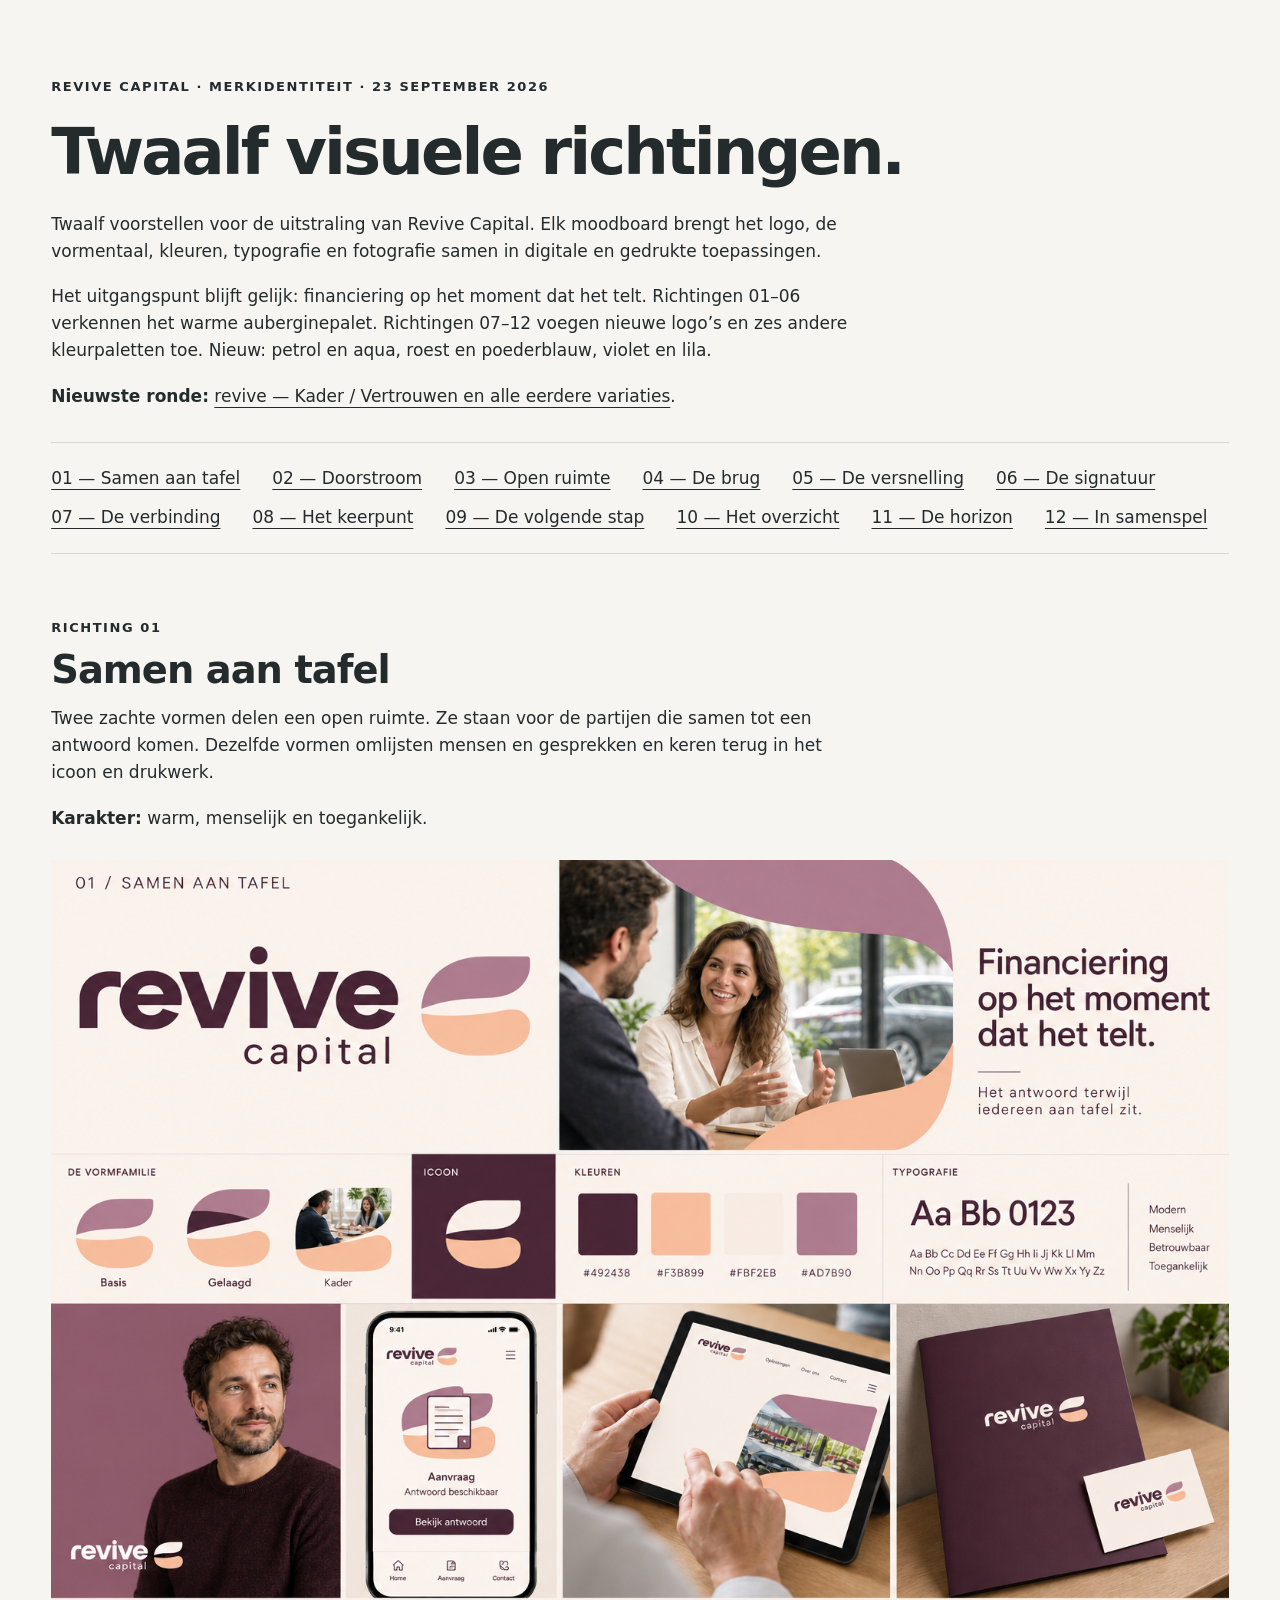
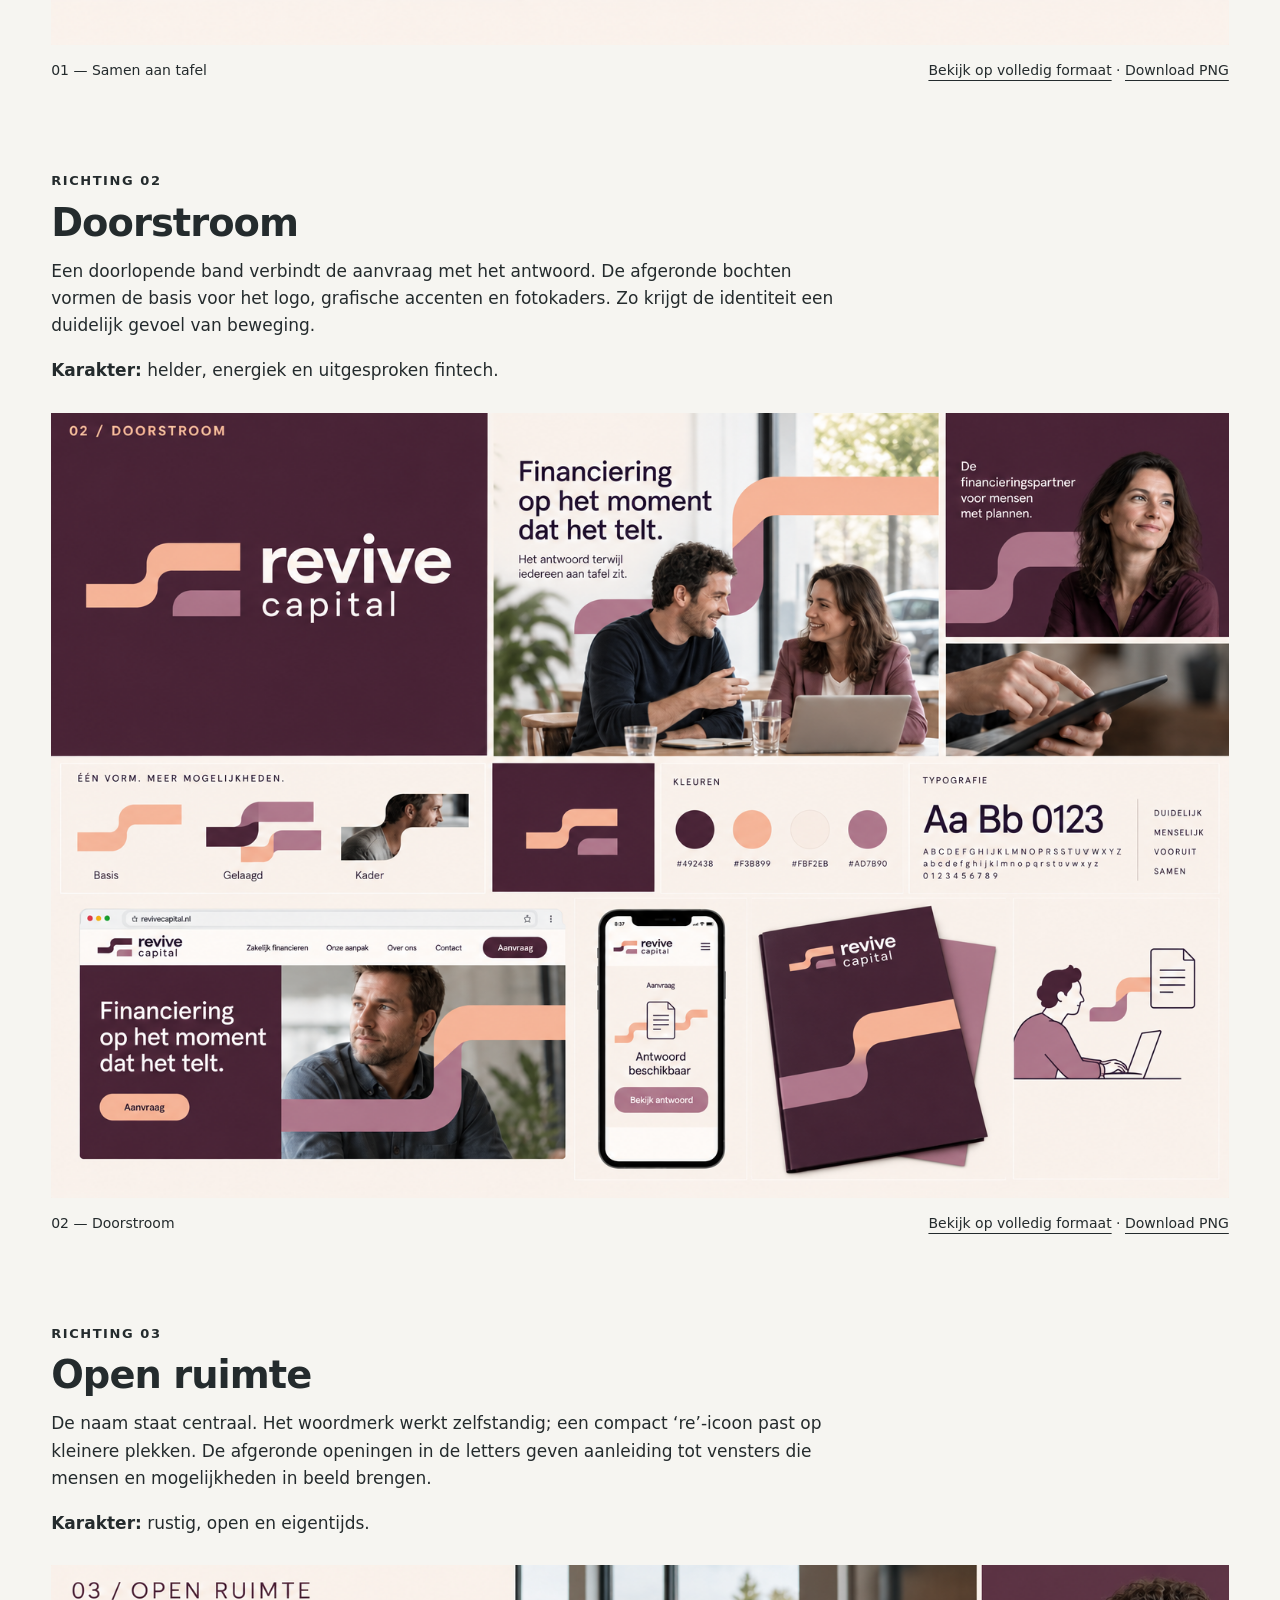
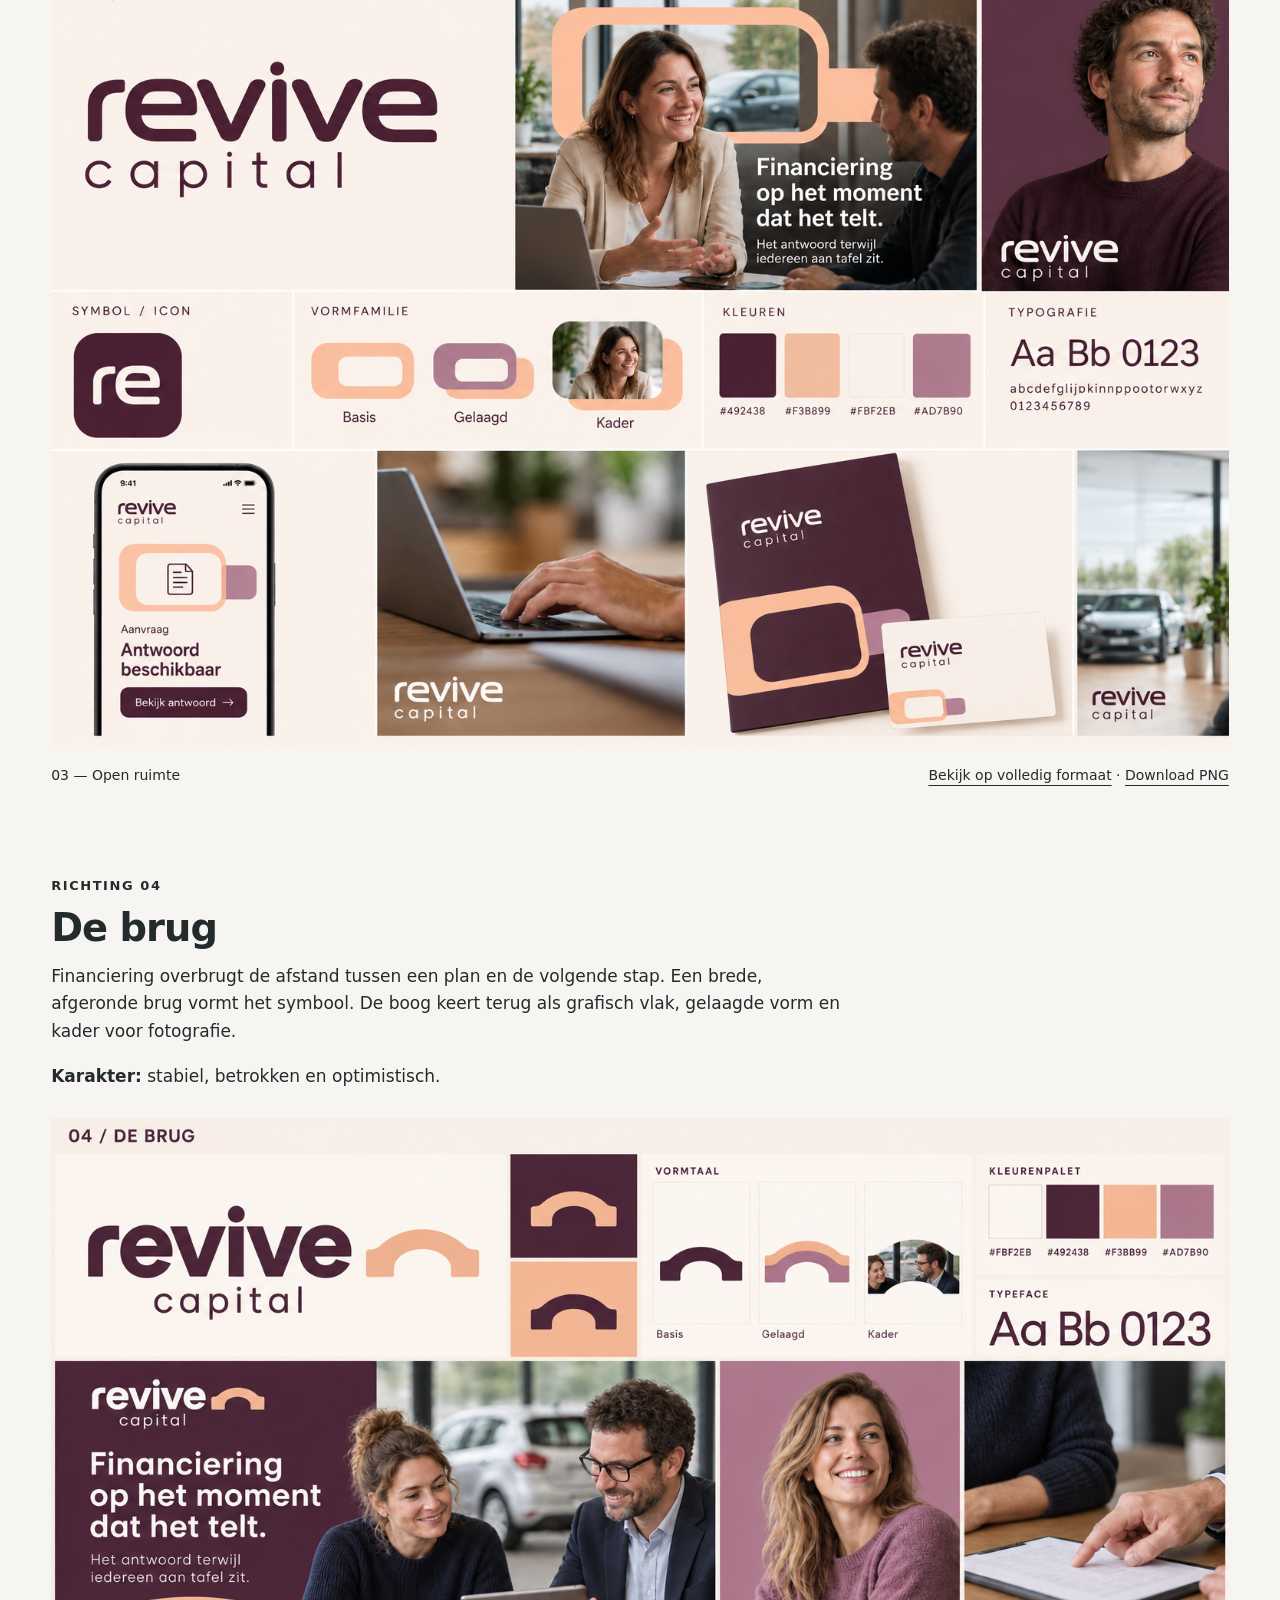
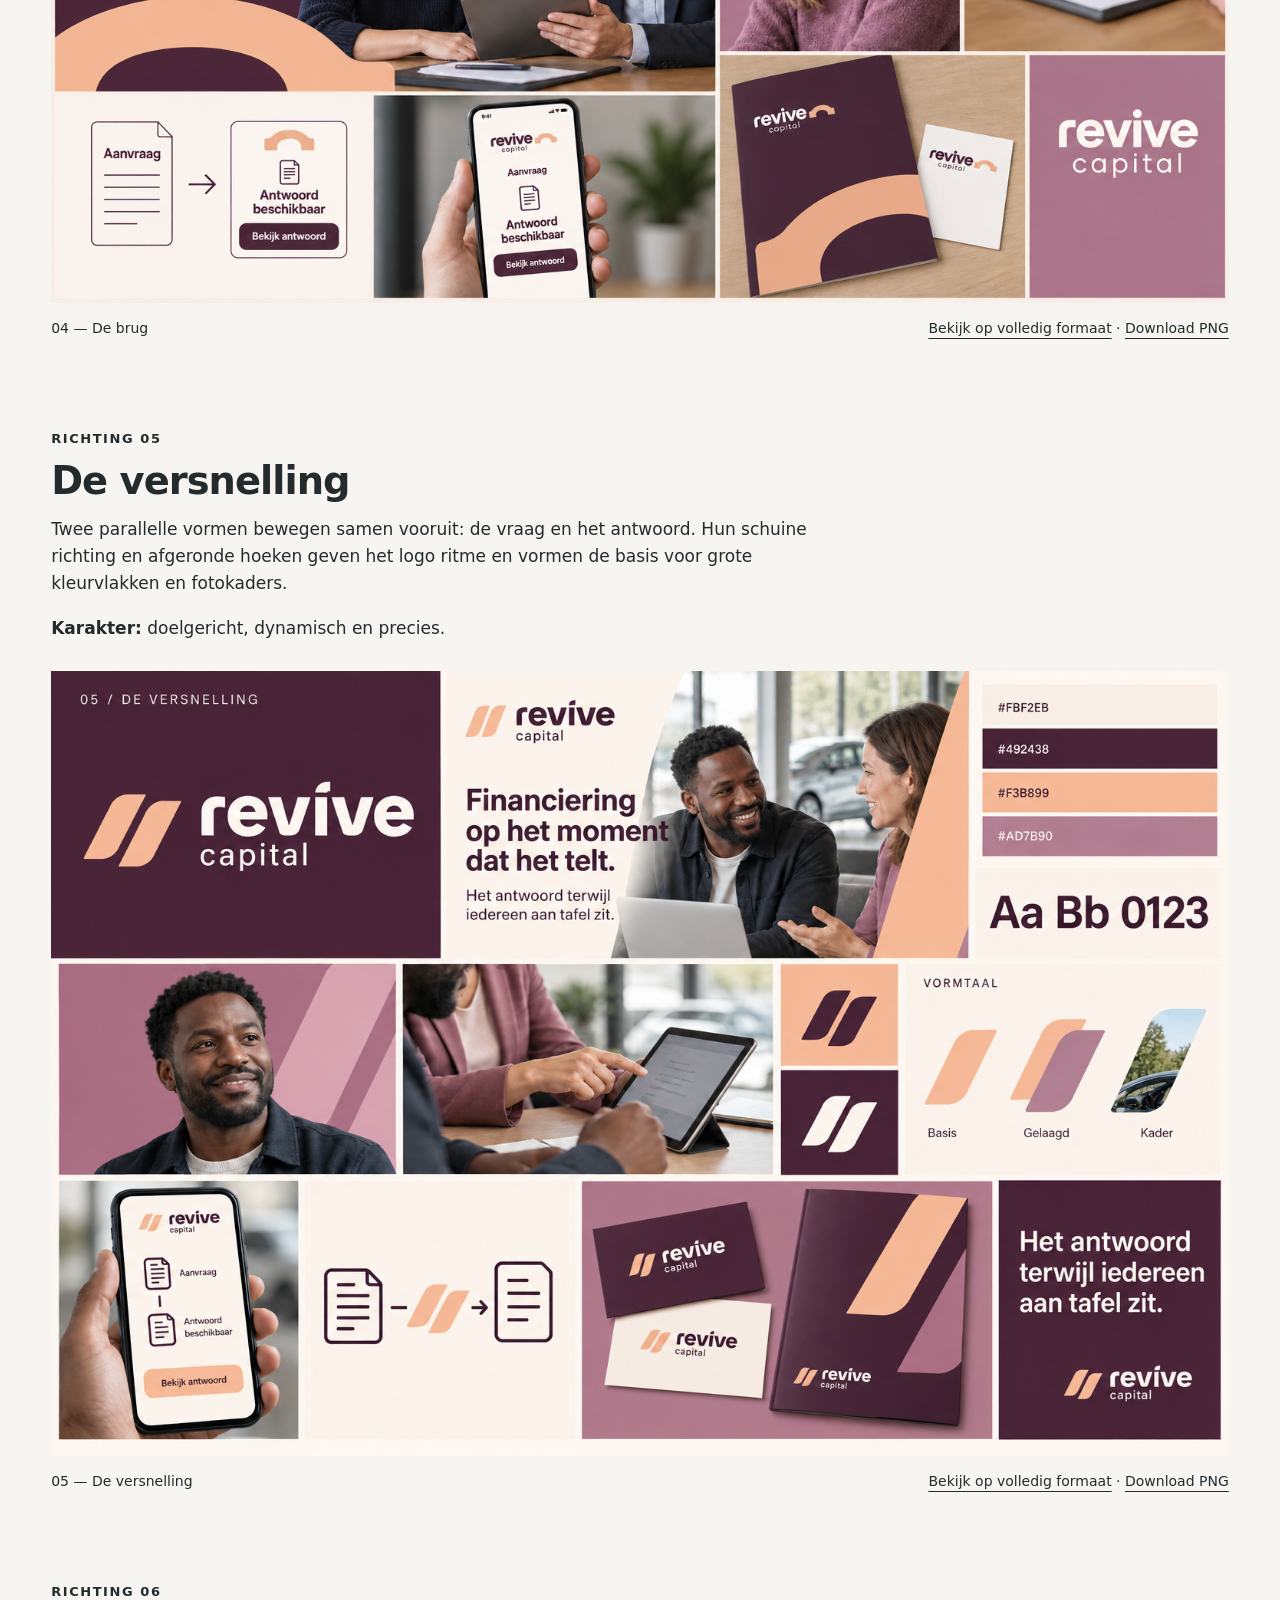
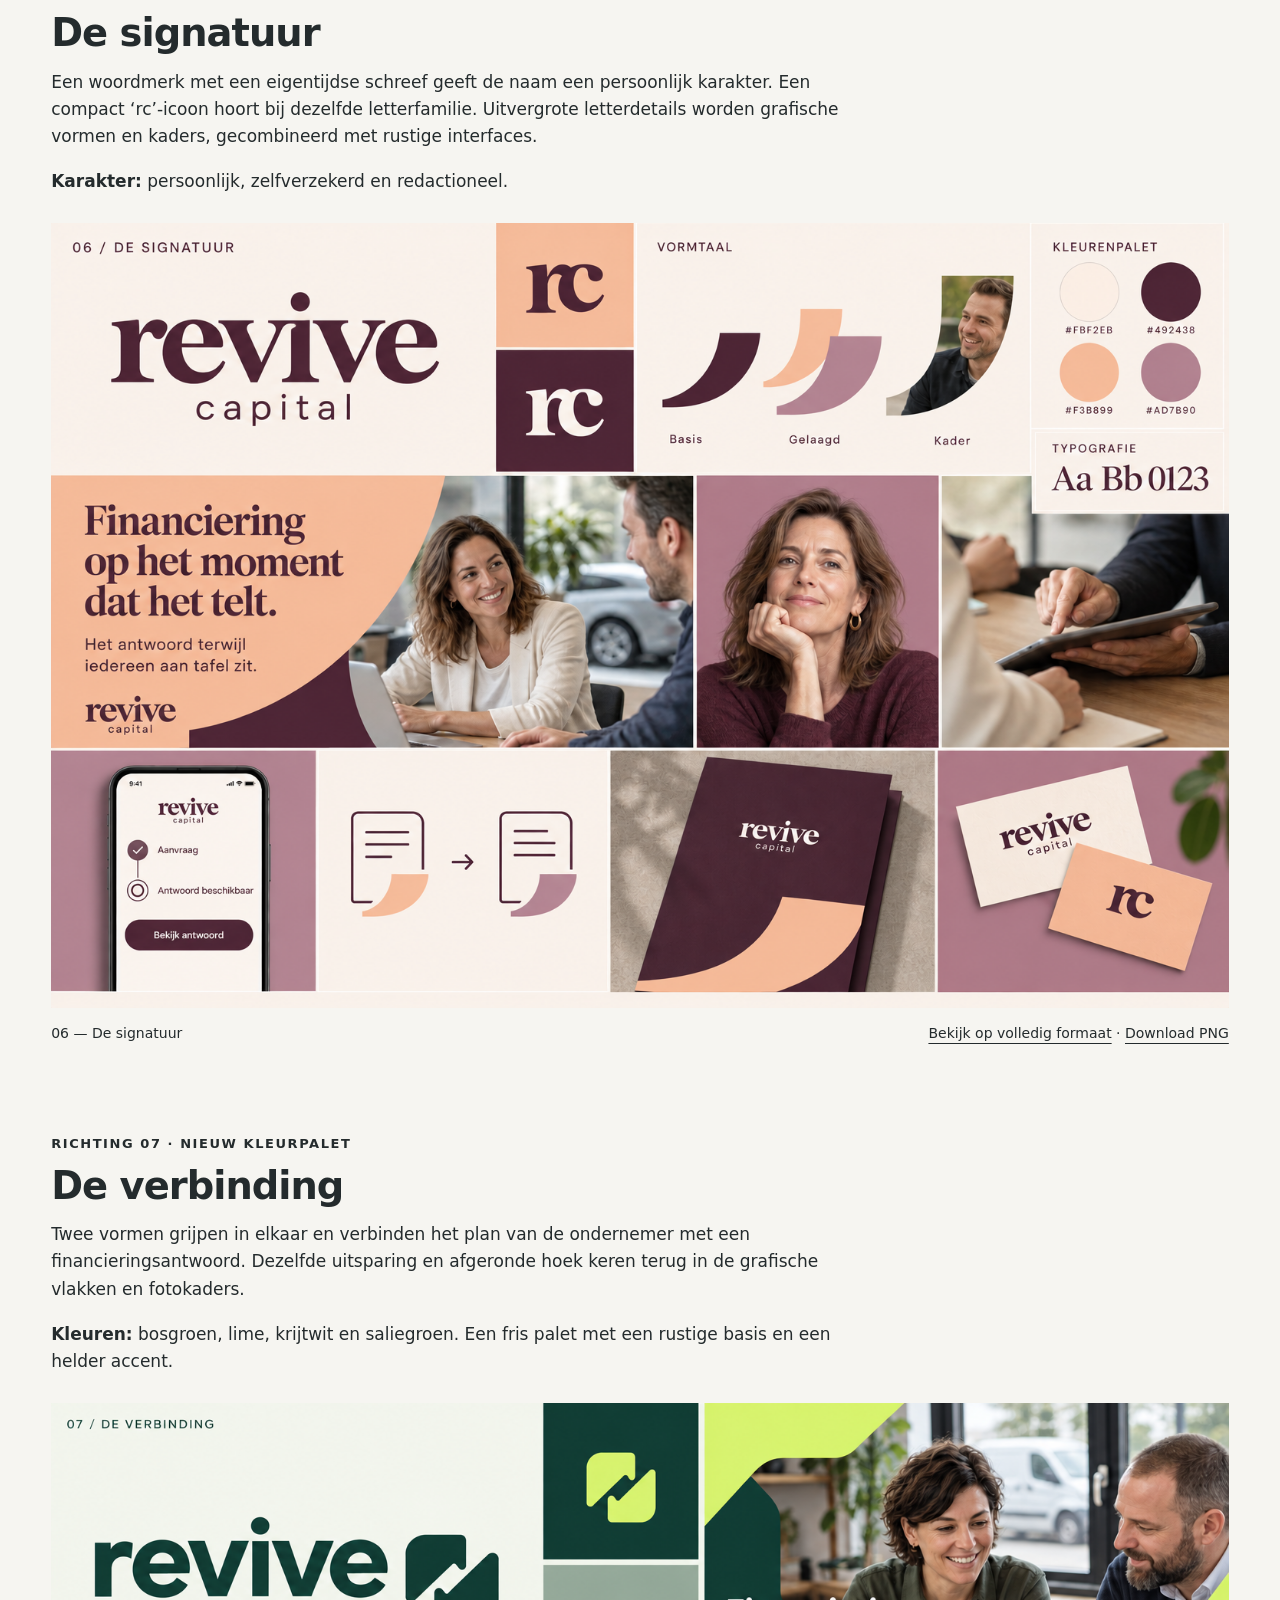
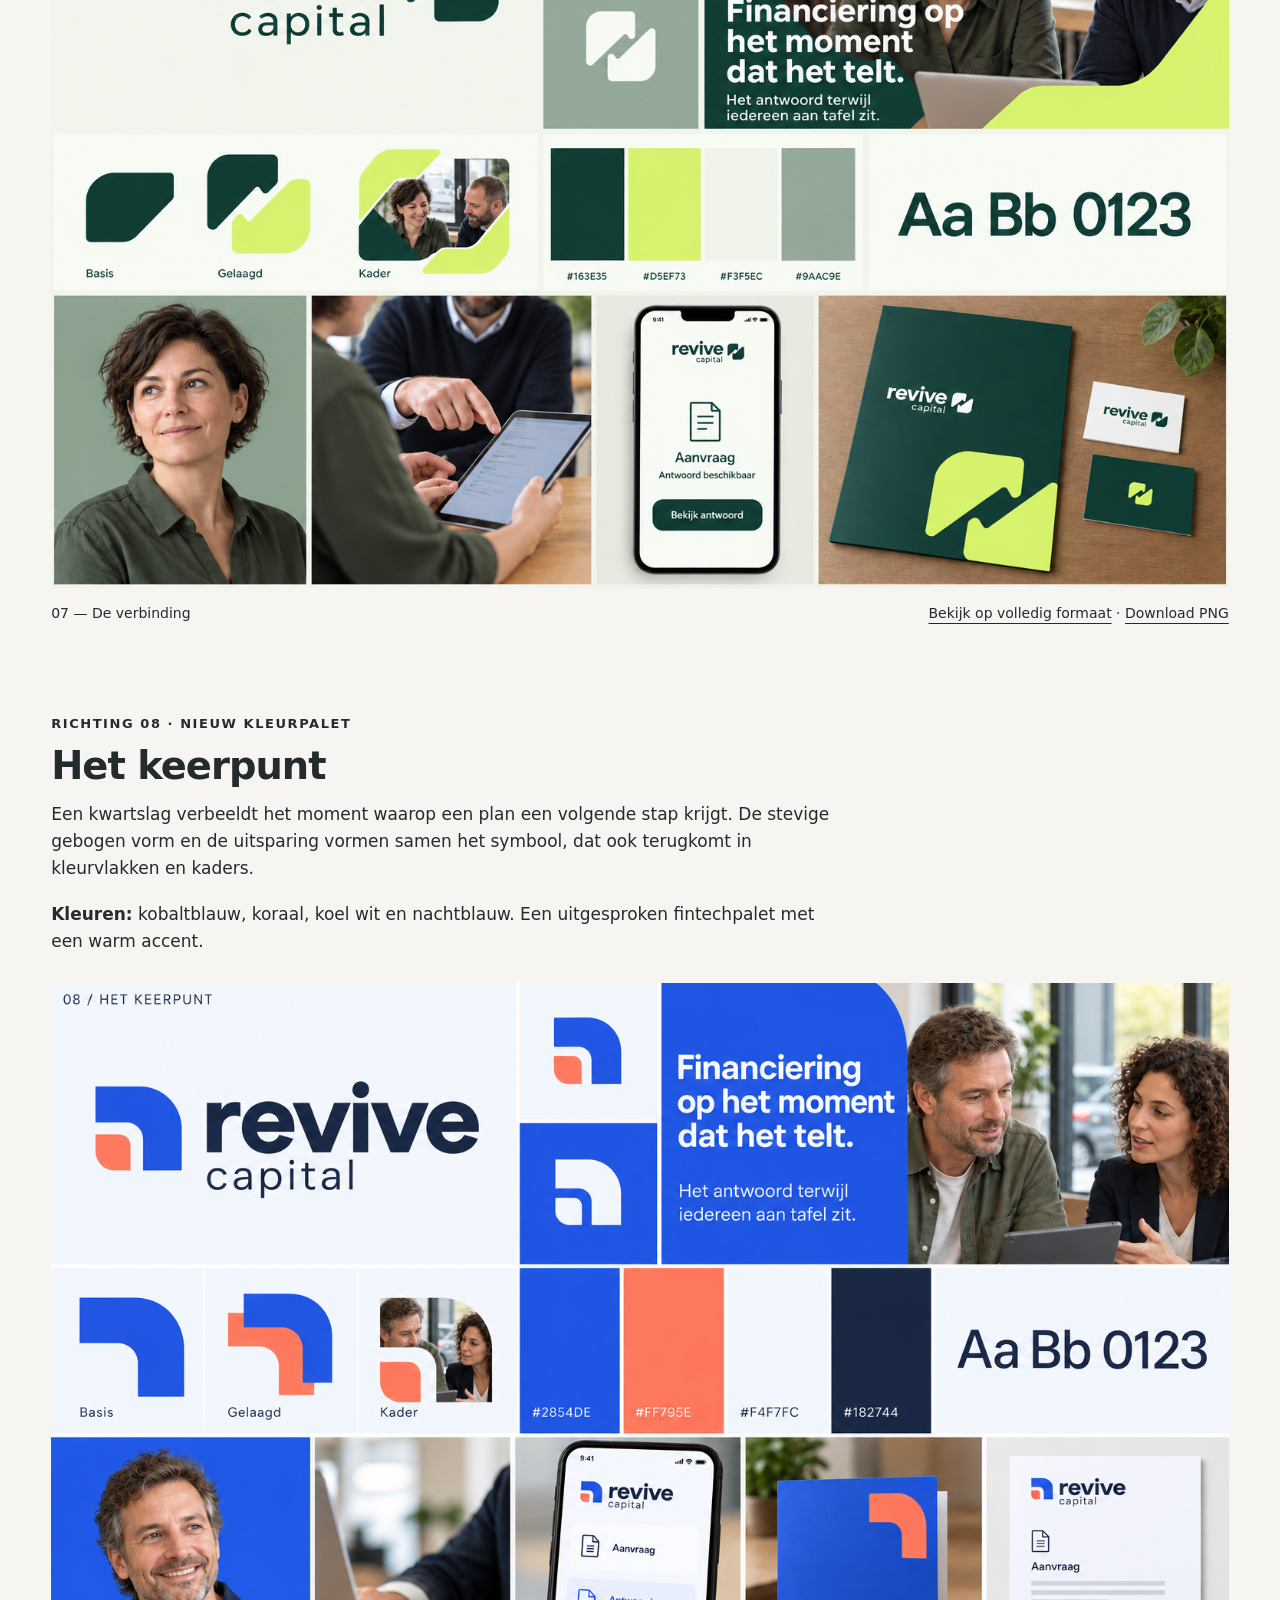
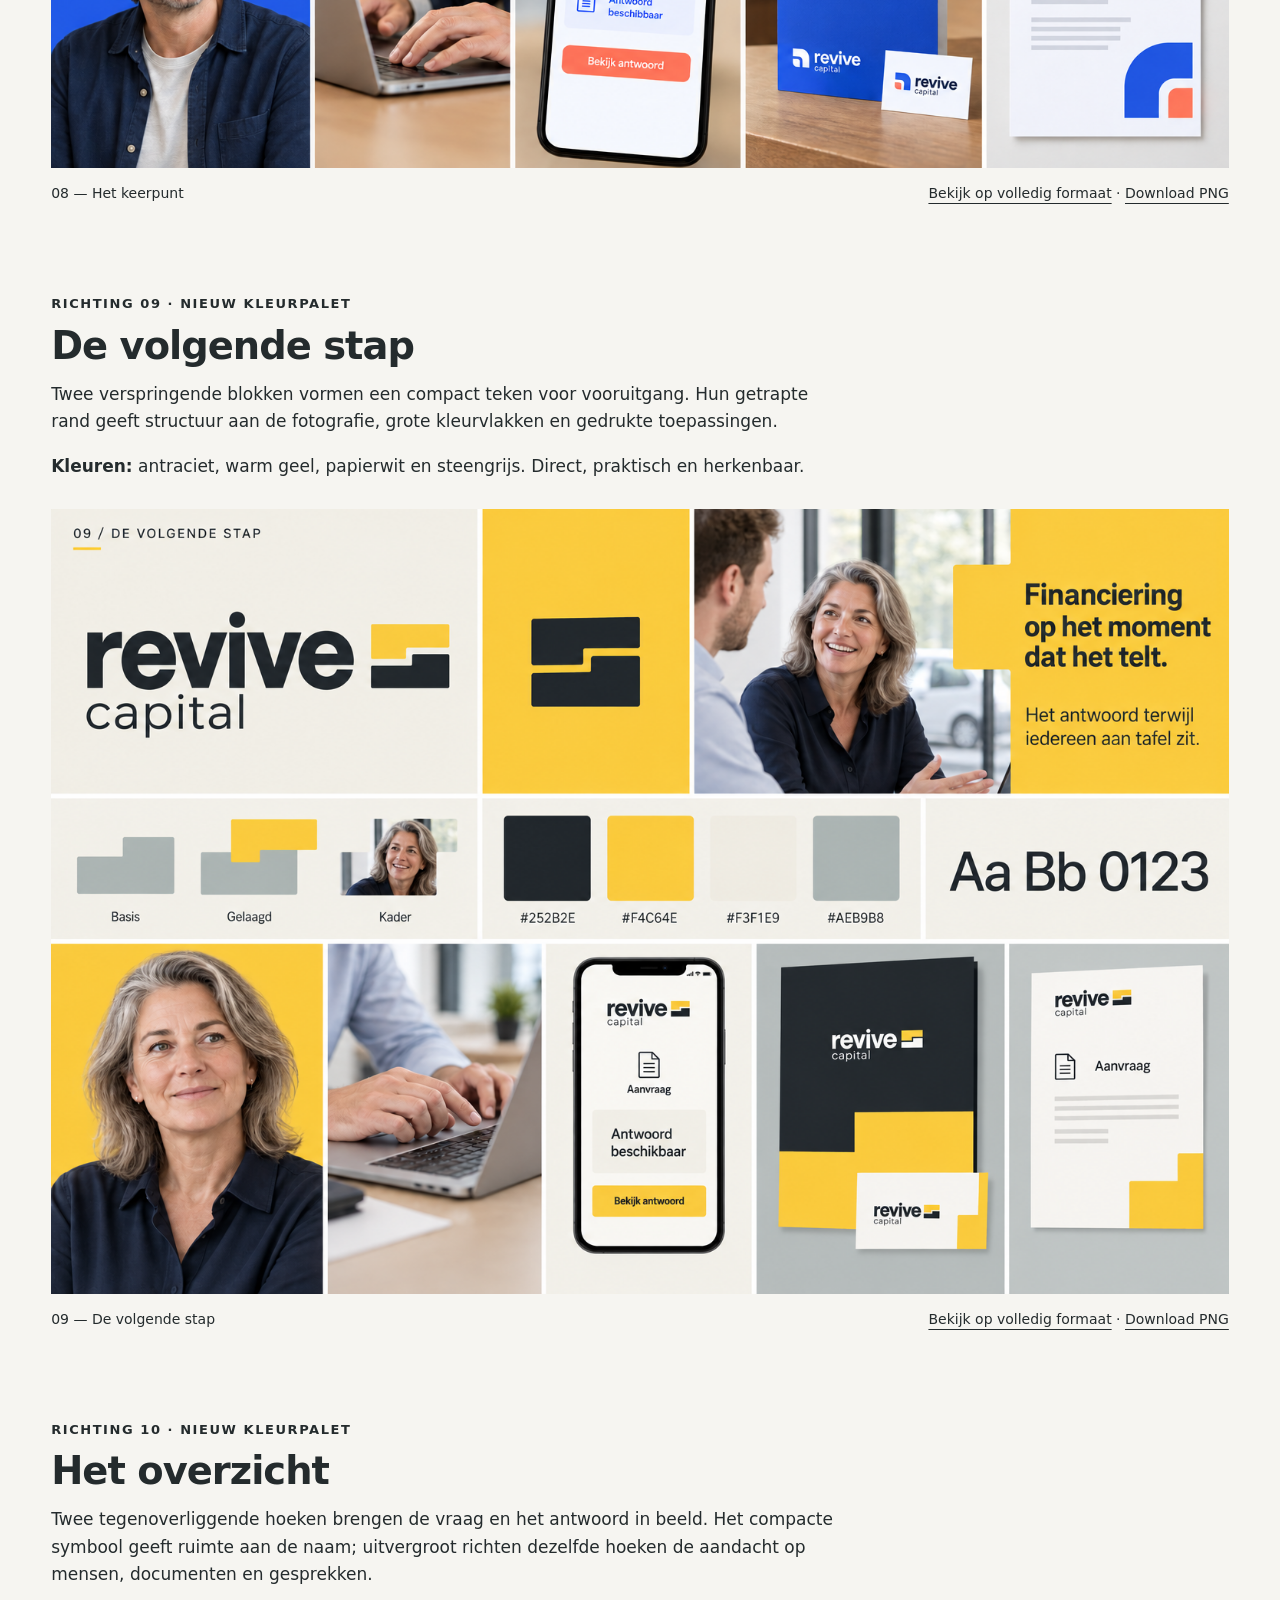
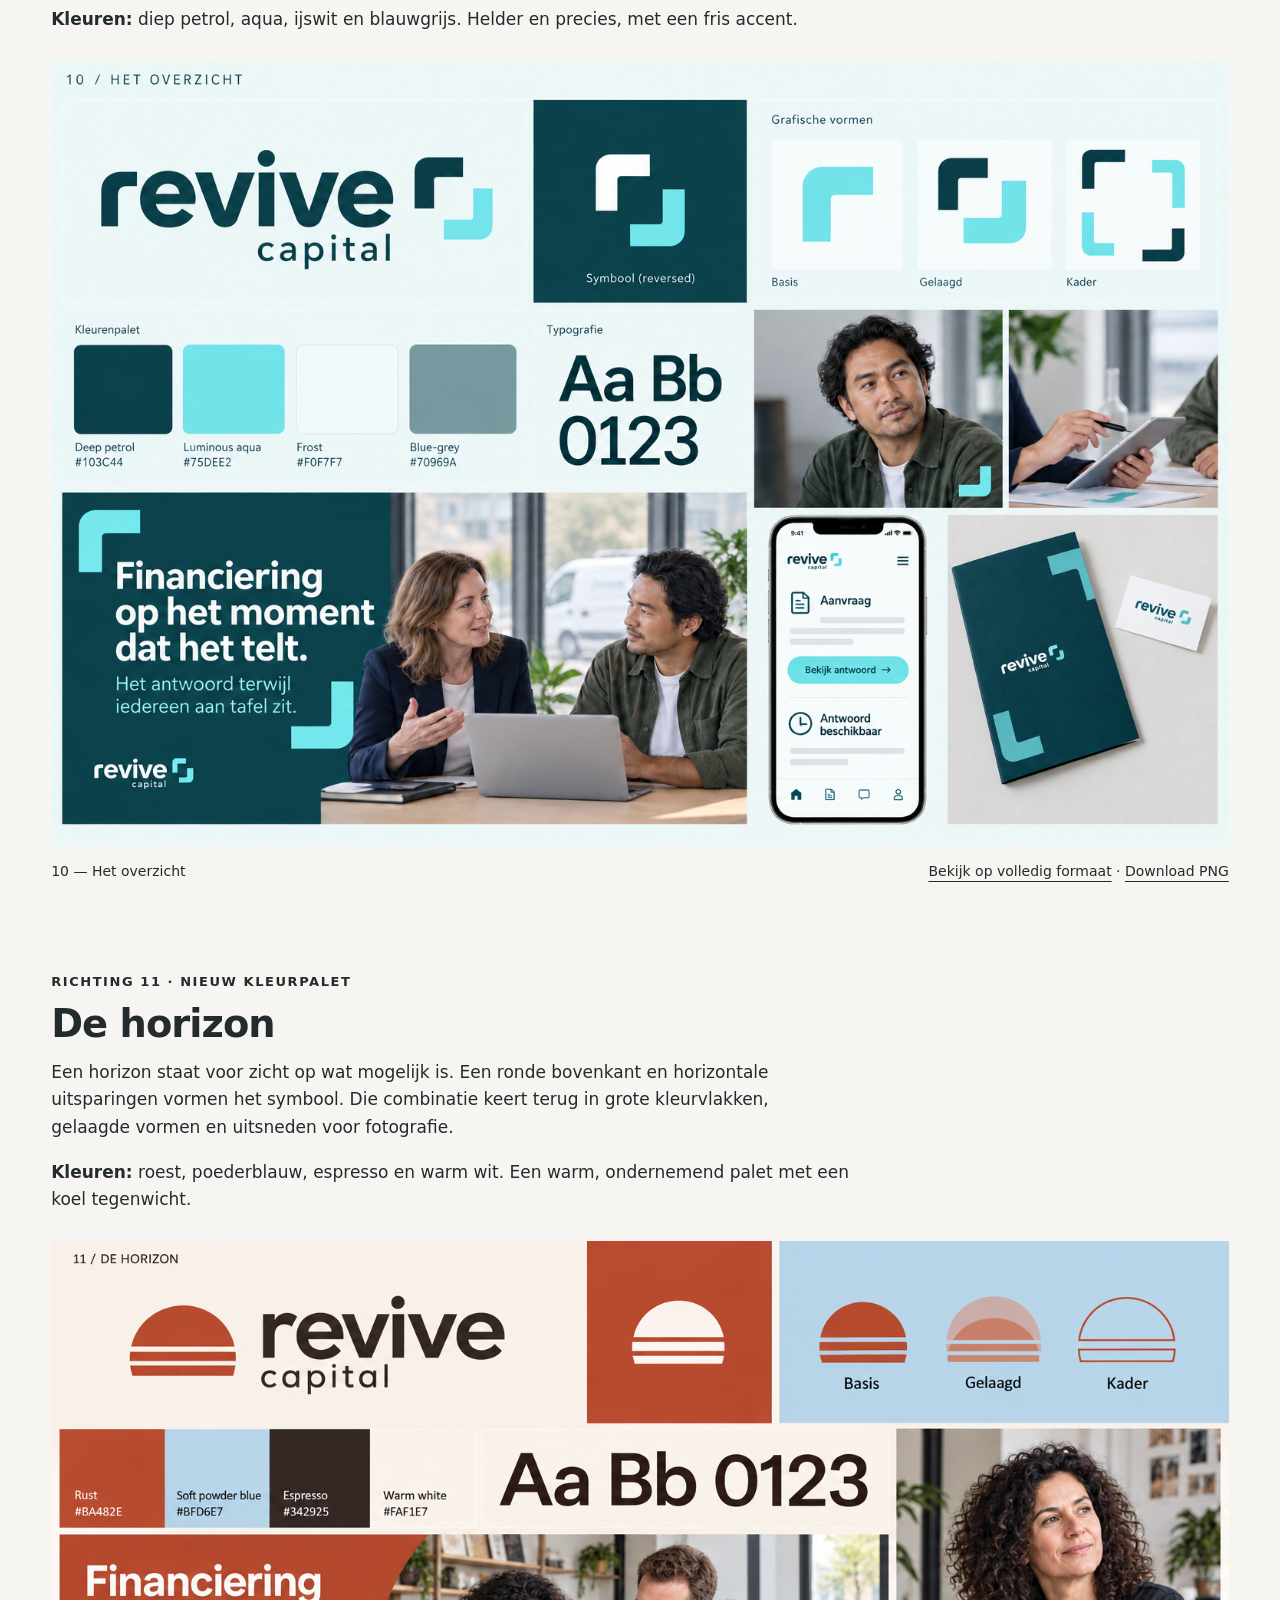
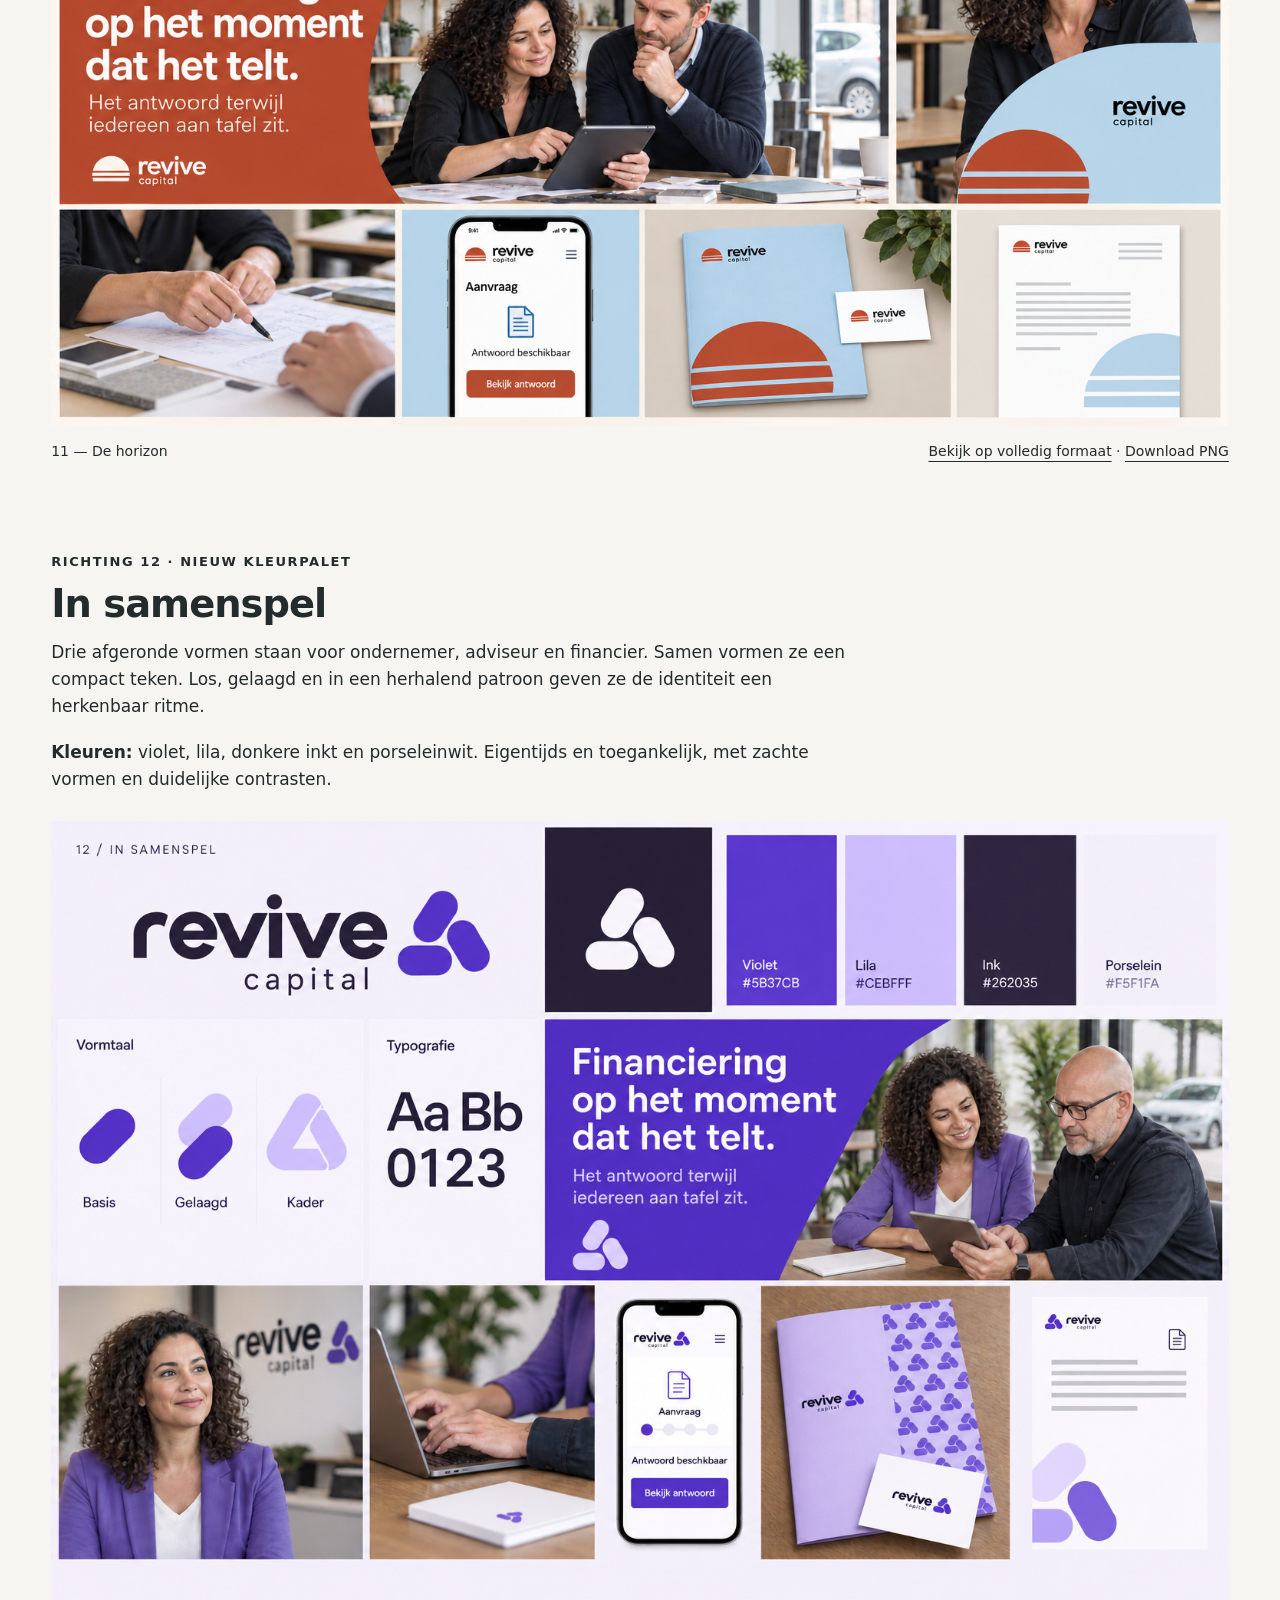
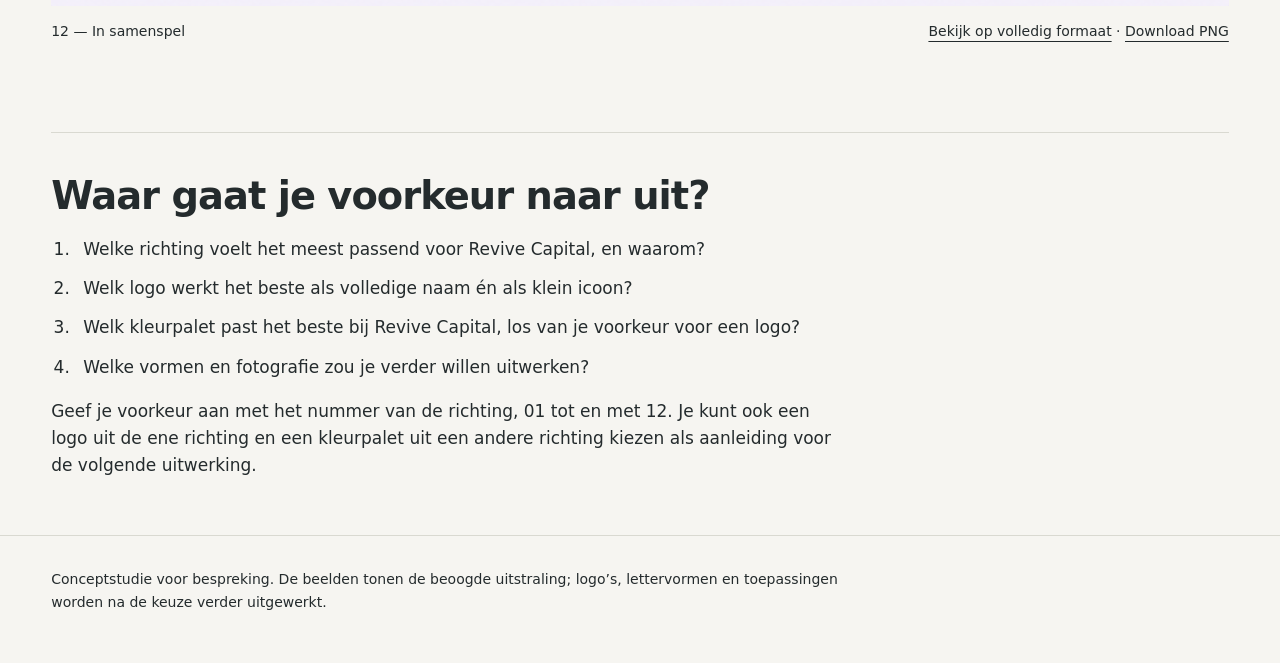
==== commit 38ddfb2f: "Refine Kader with a credible financial identity" ====
--- a/fresh-directions/index.html
+++ b/fresh-directions/index.html
@@ -39,7 +39,7 @@
       <h1>Twaalf visuele richtingen.</h1>
       <p>Twaalf voorstellen voor de uitstraling van Revive Capital. Elk moodboard brengt het logo, de vormentaal, kleuren, typografie en fotografie samen in digitale en gedrukte toepassingen.</p>
       <p>Het uitgangspunt blijft gelijk: financiering op het moment dat het telt. Richtingen 01–06 verkennen het warme auberginepalet. Richtingen 07–12 voegen nieuwe logo’s en zes andere kleurpaletten toe. Nieuw: petrol en aqua, roest en poederblauw, violet en lila.</p>
-      <p><strong>Nieuwste ronde:</strong> <a href="pulse/">revive — Kader financieel verfijnd en alle eerdere variaties</a>.</p>
+      <p><strong>Nieuwste ronde:</strong> <a href="pulse/">revive — Kader / Vertrouwen en alle eerdere variaties</a>.</p>
       <nav aria-label="Bekijk de richtingen">
         <a href="#samen-aan-tafel">01 — Samen aan tafel</a>
         <a href="#doorstroom">02 — Doorstroom</a>
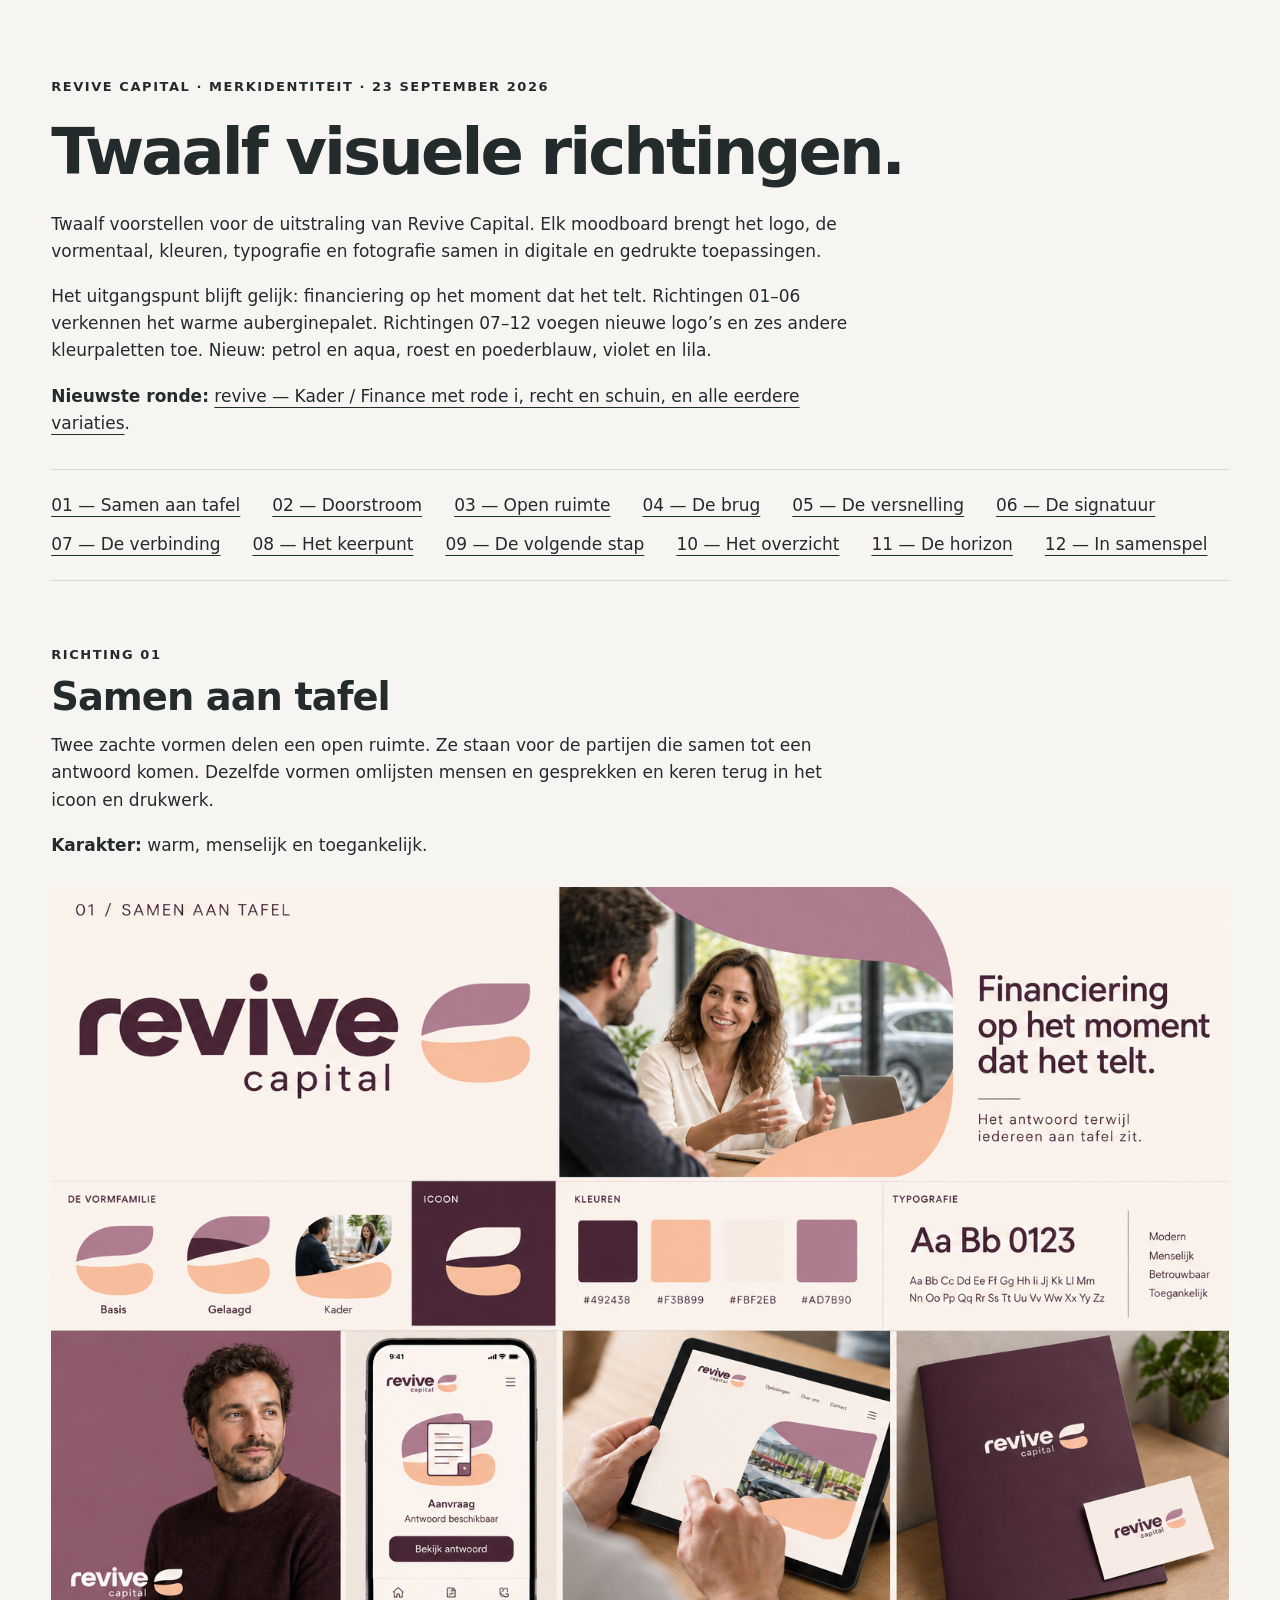
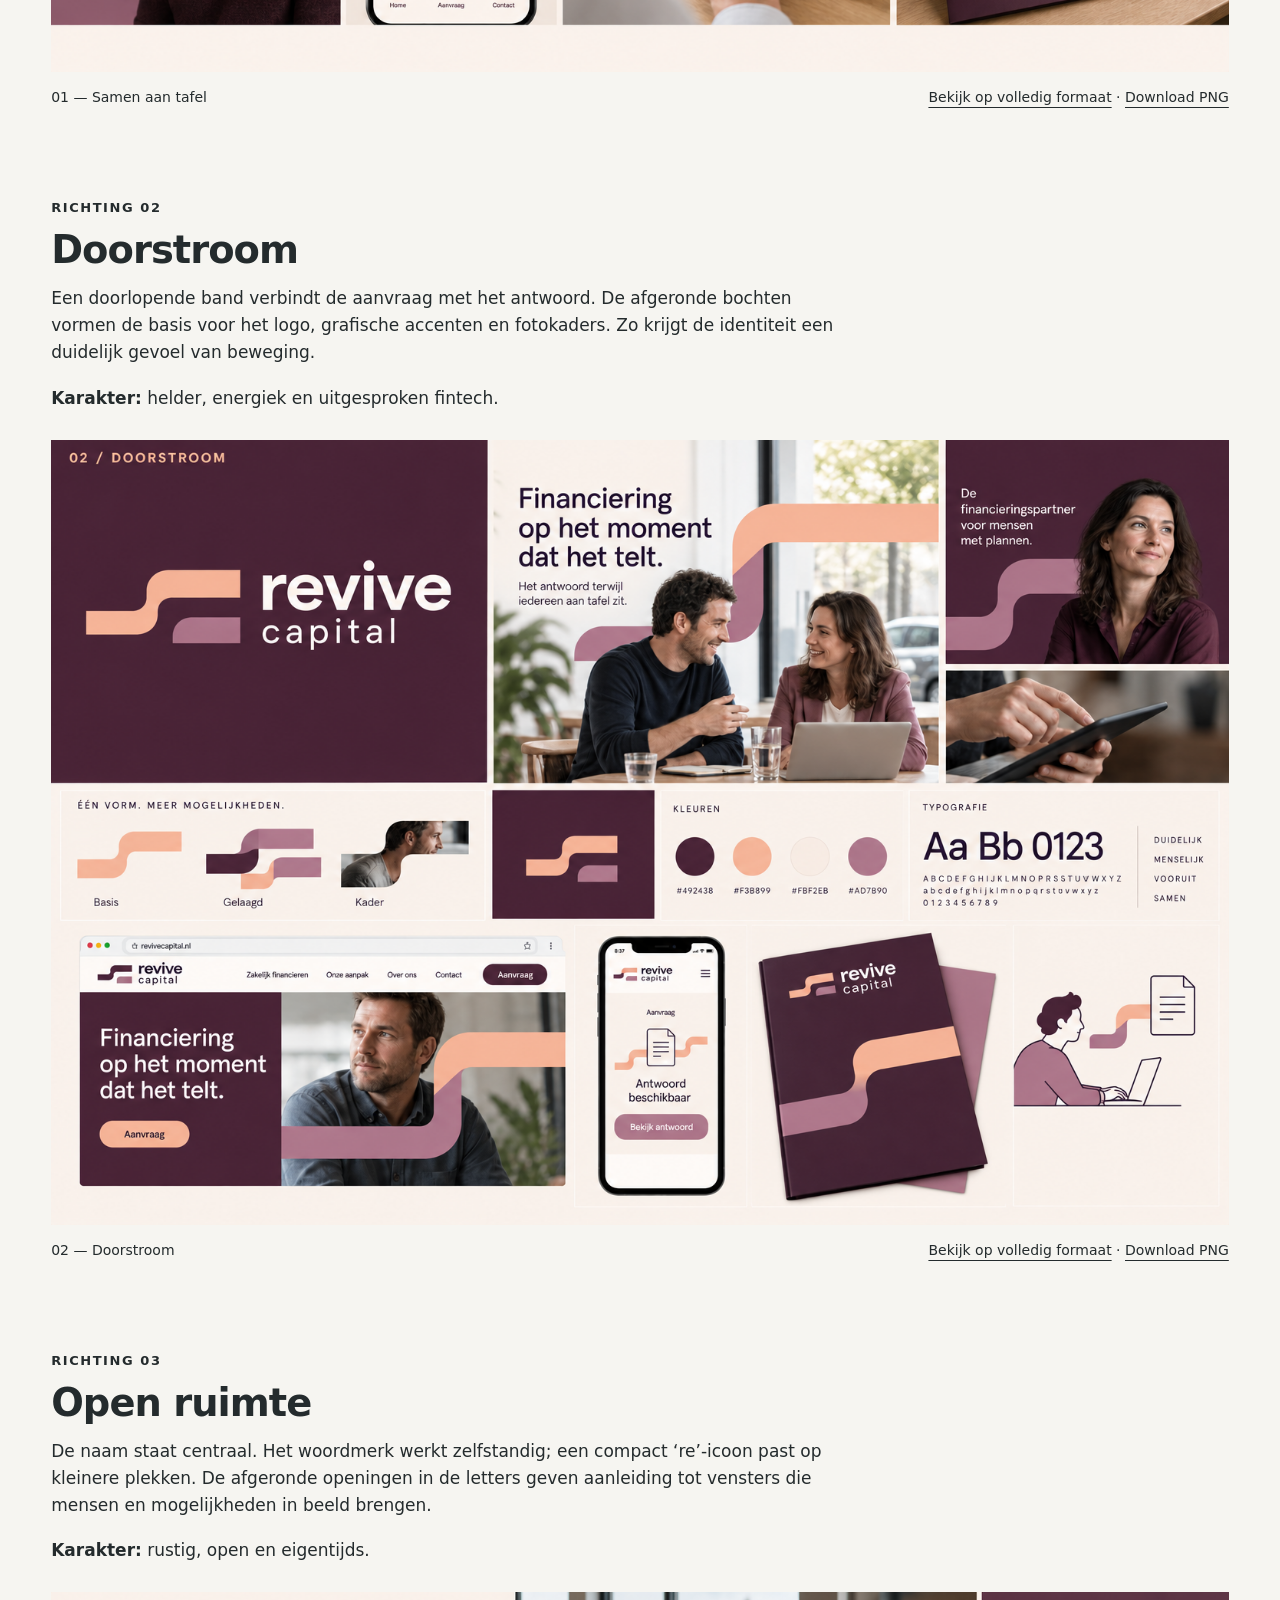
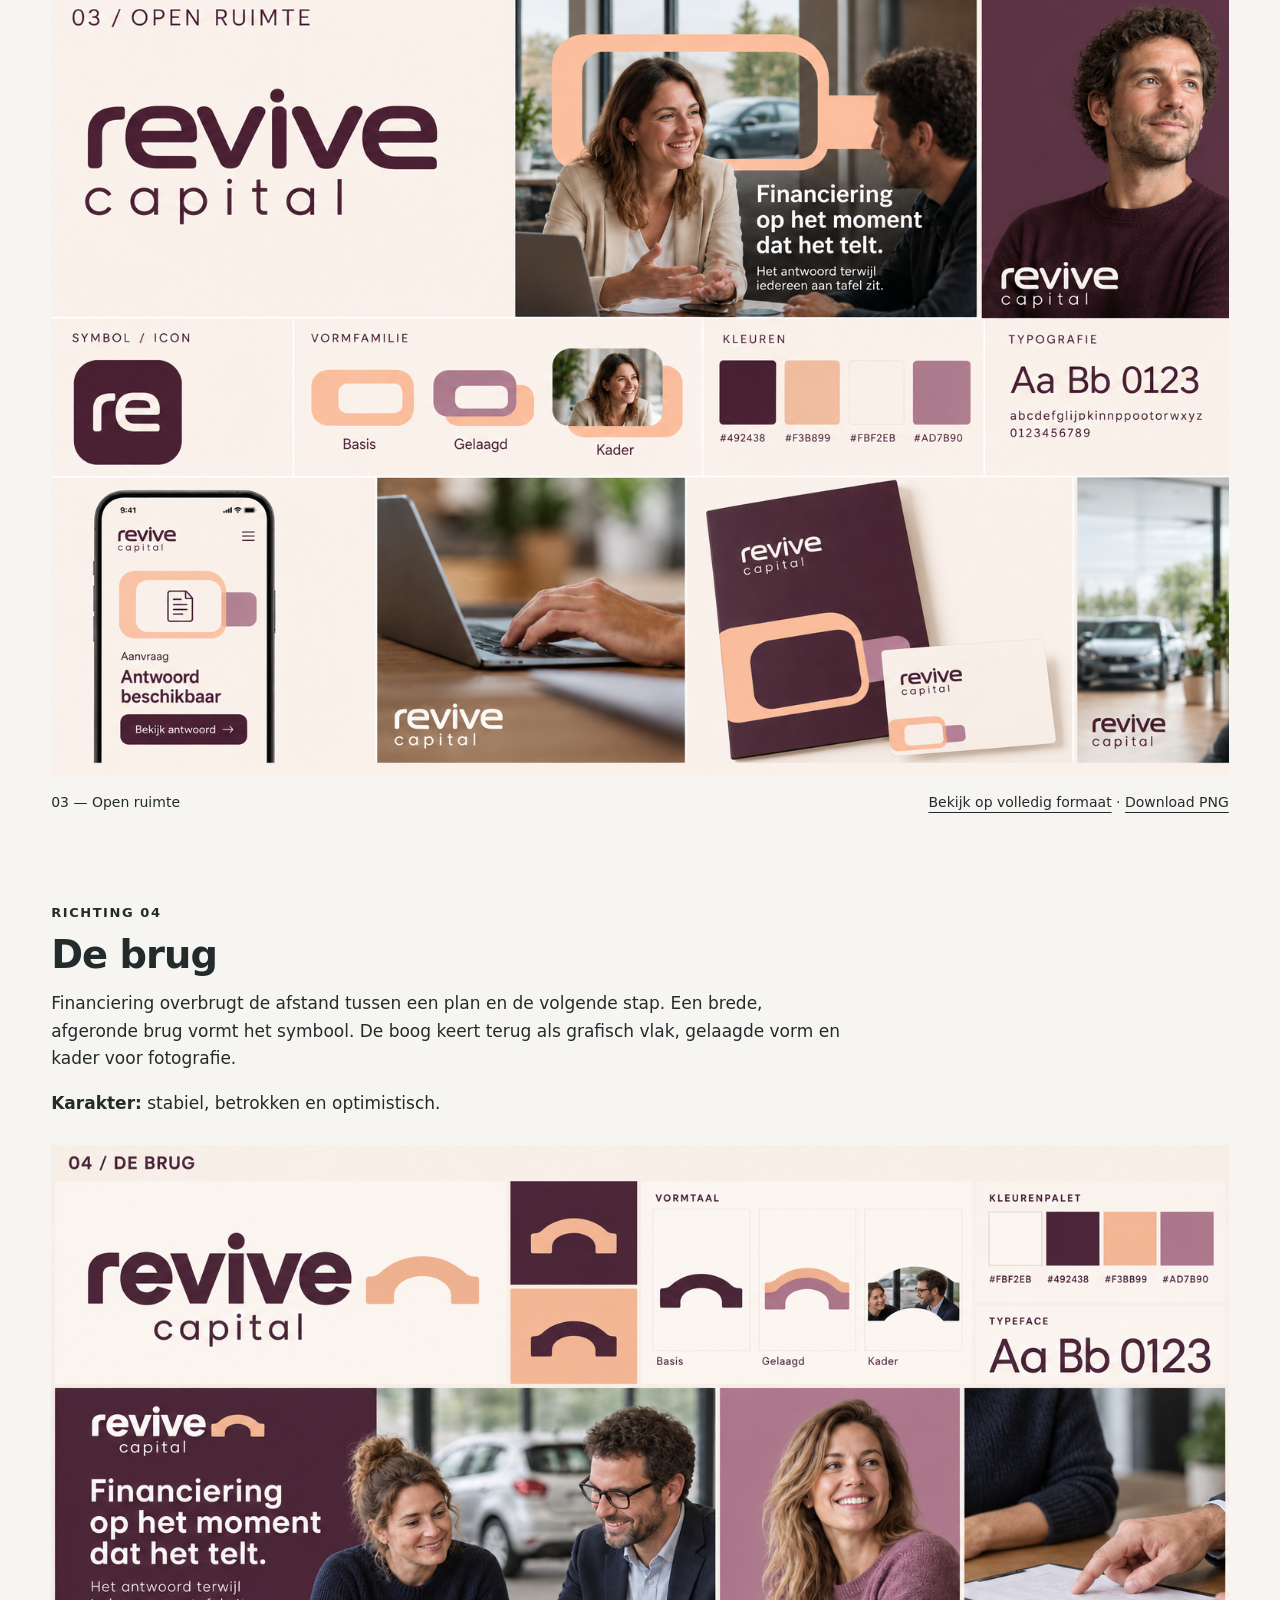
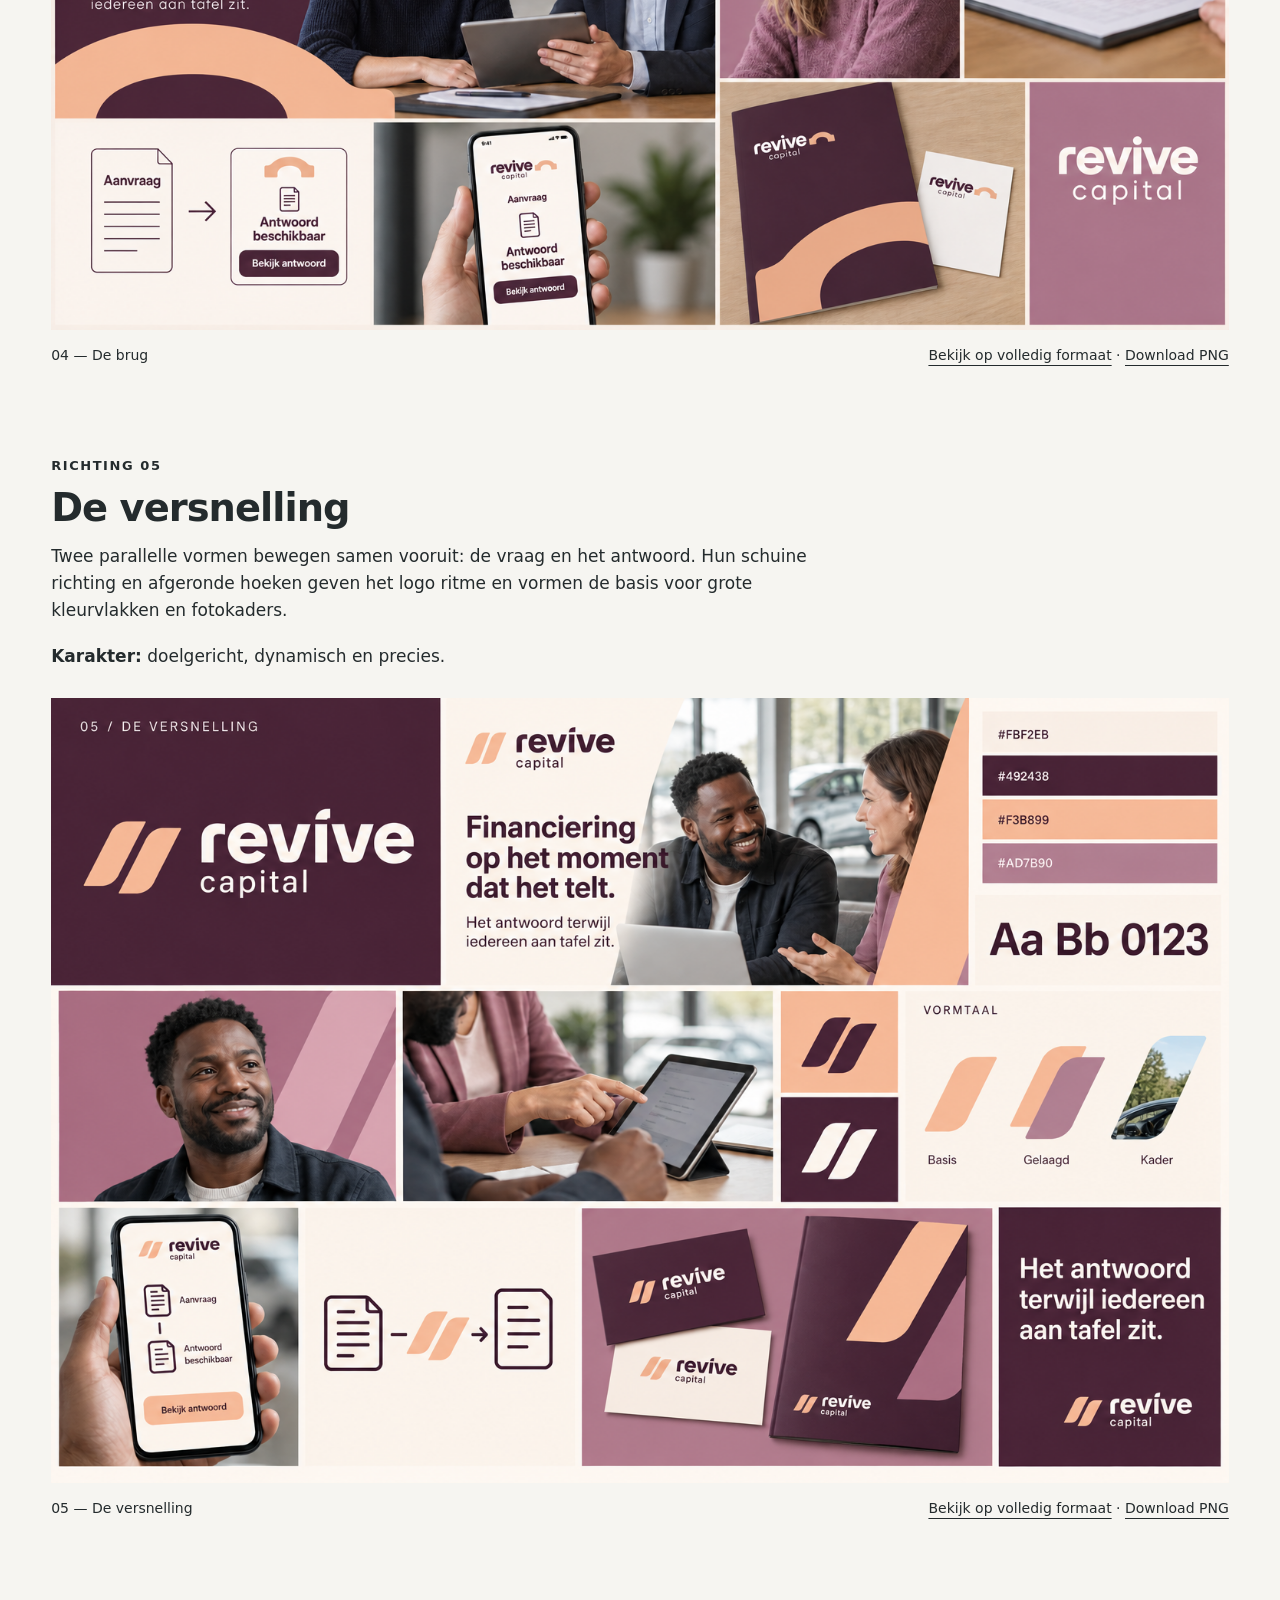
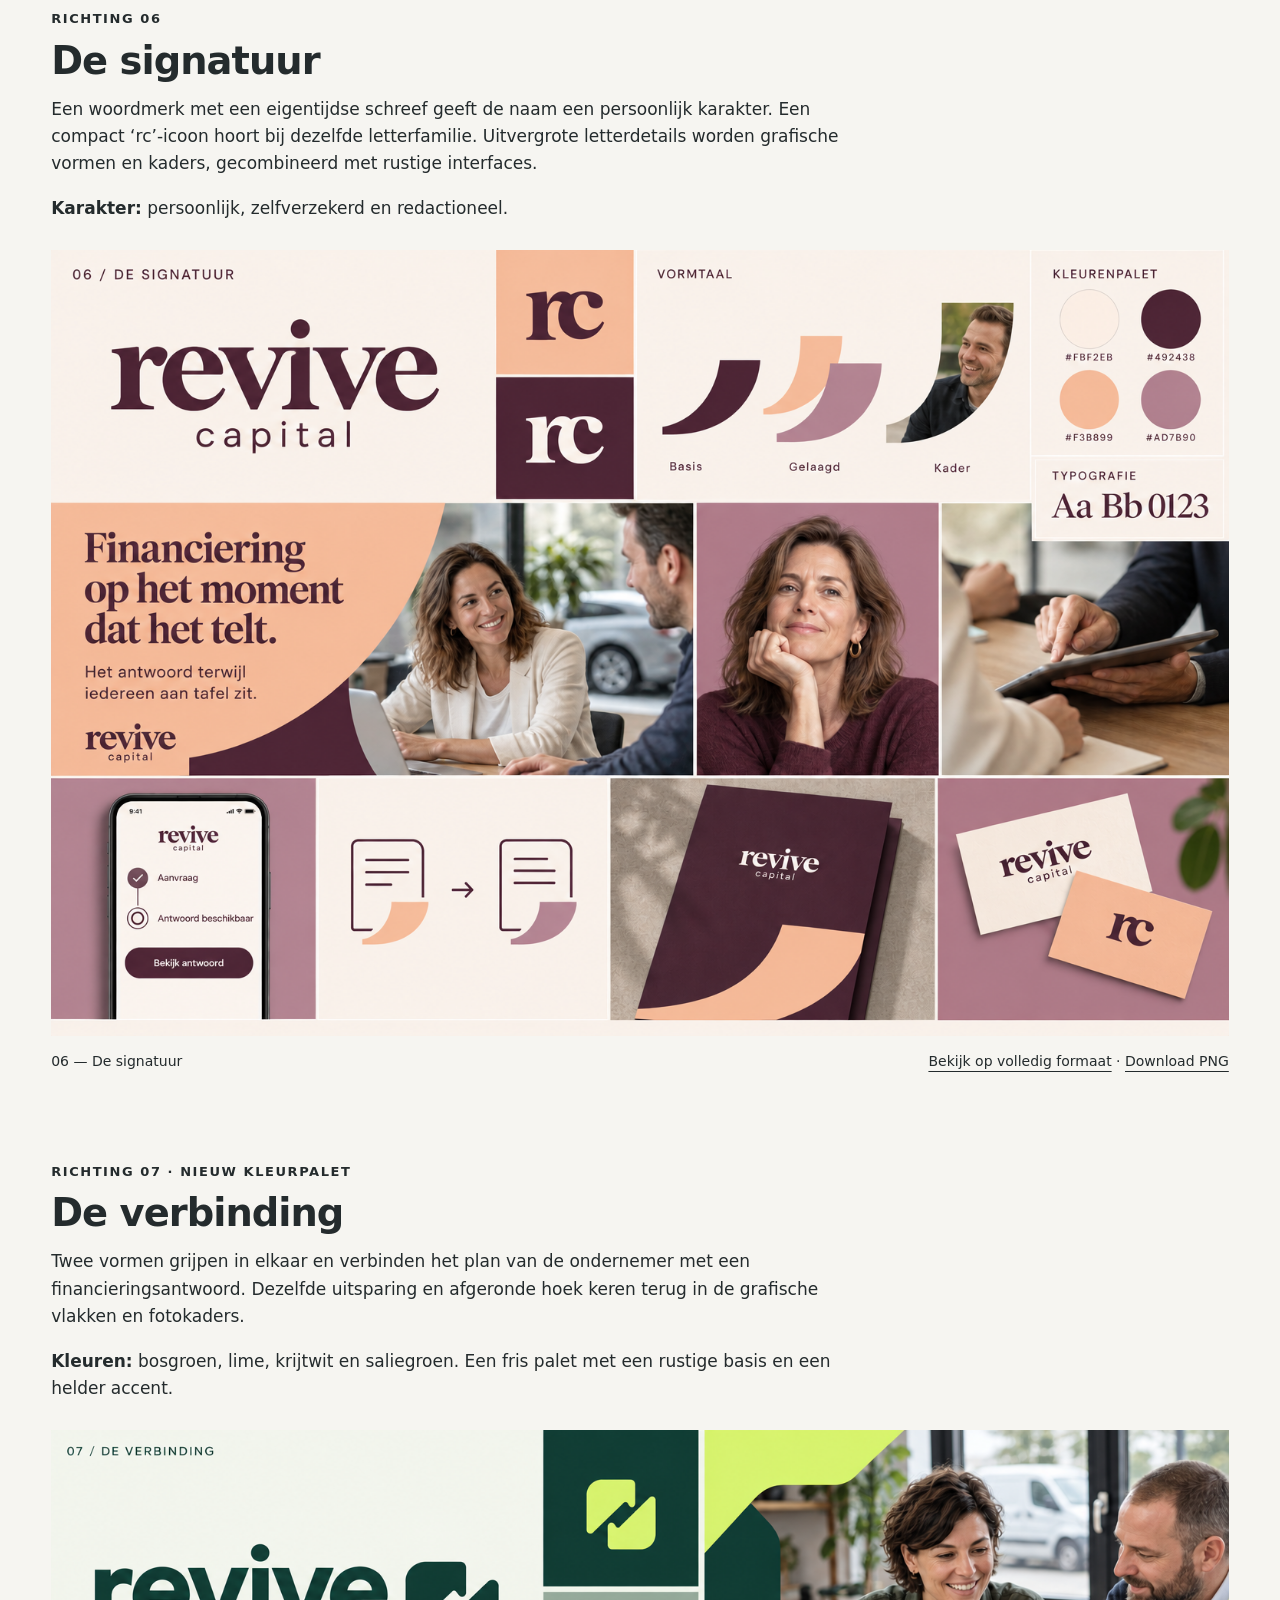
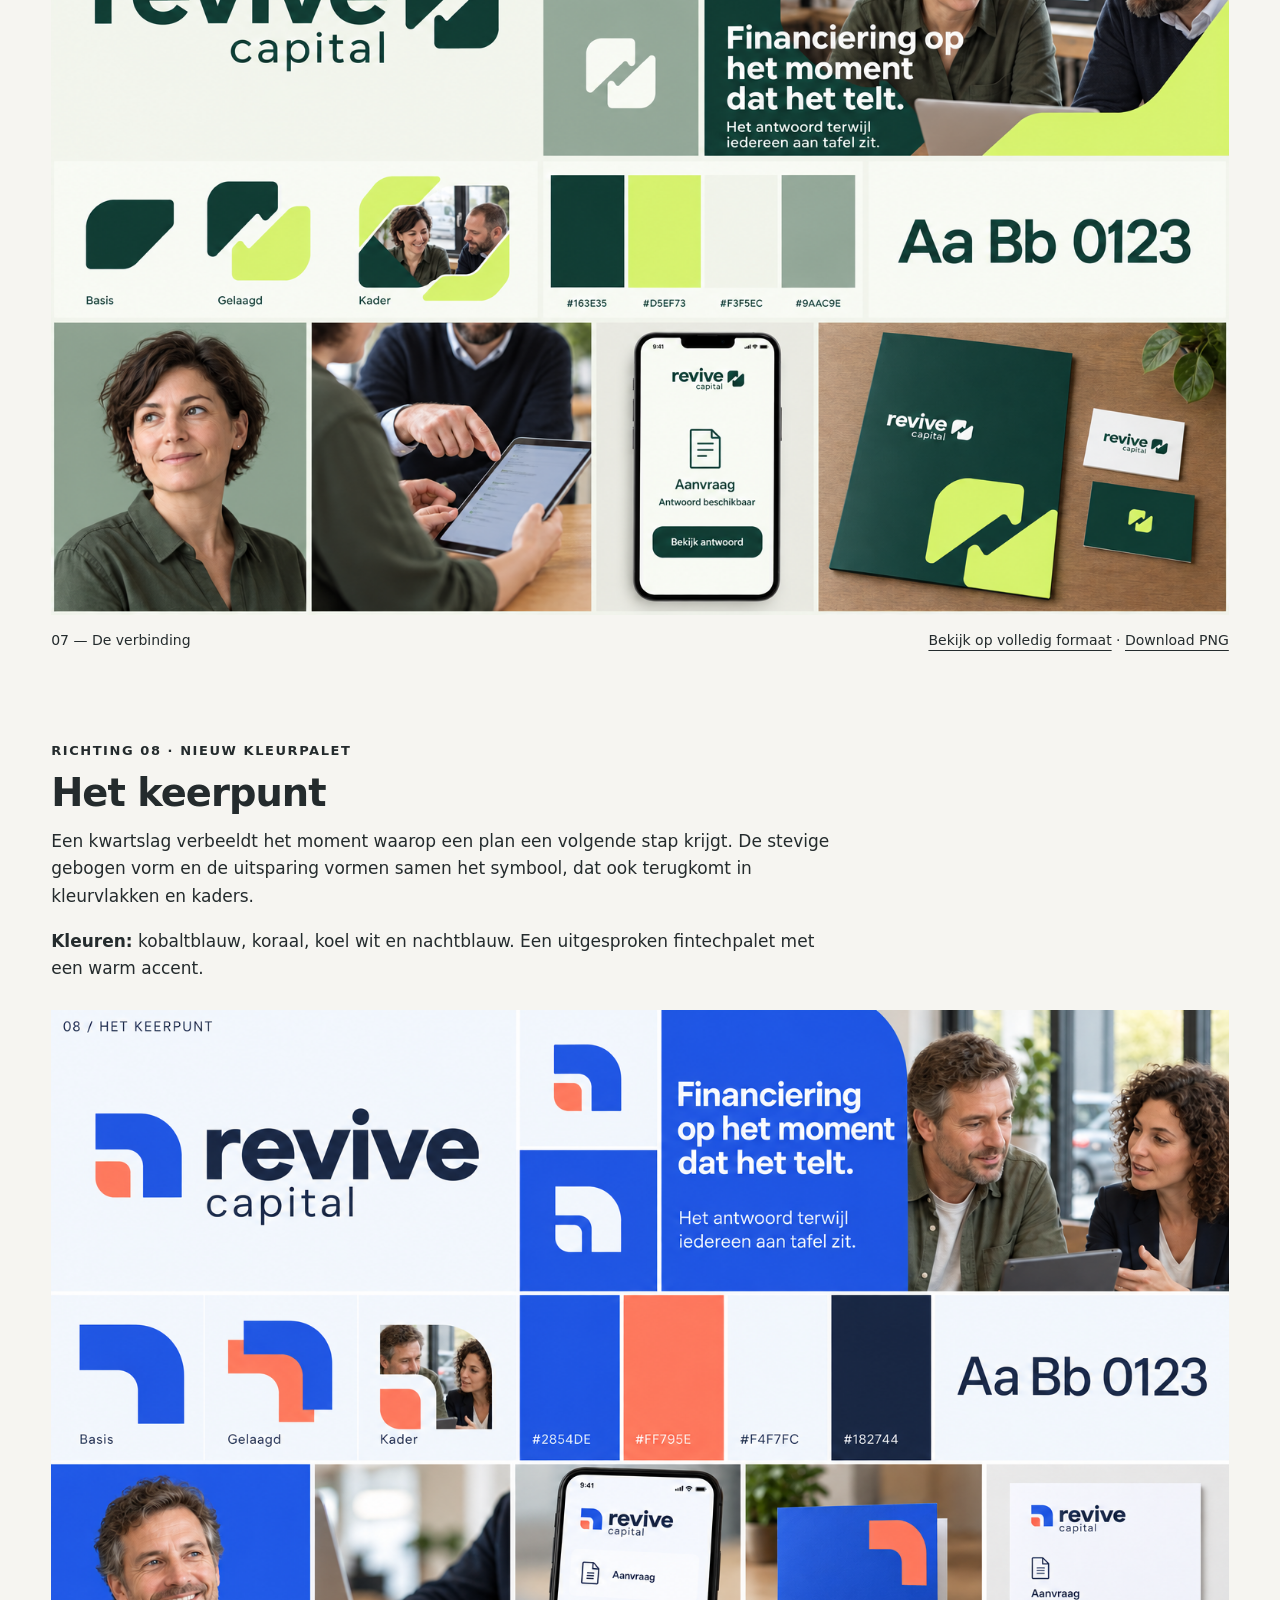
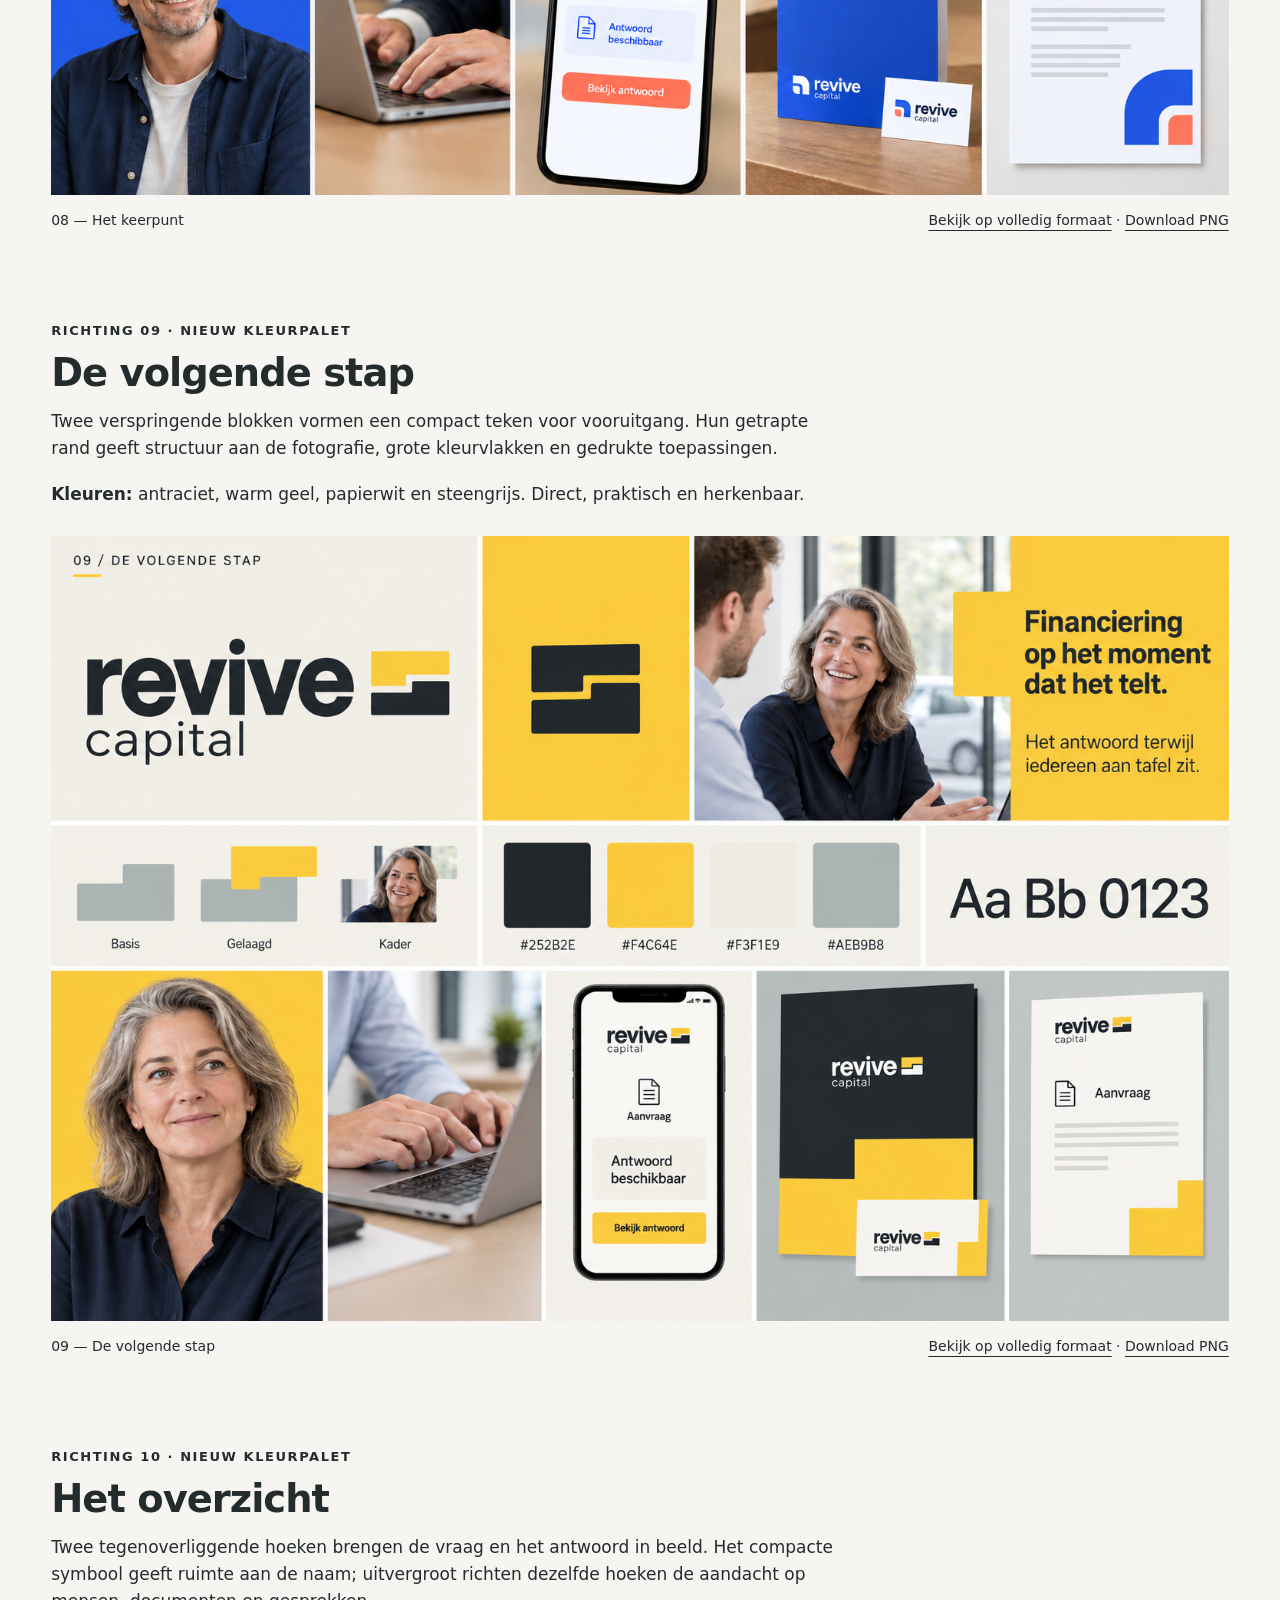
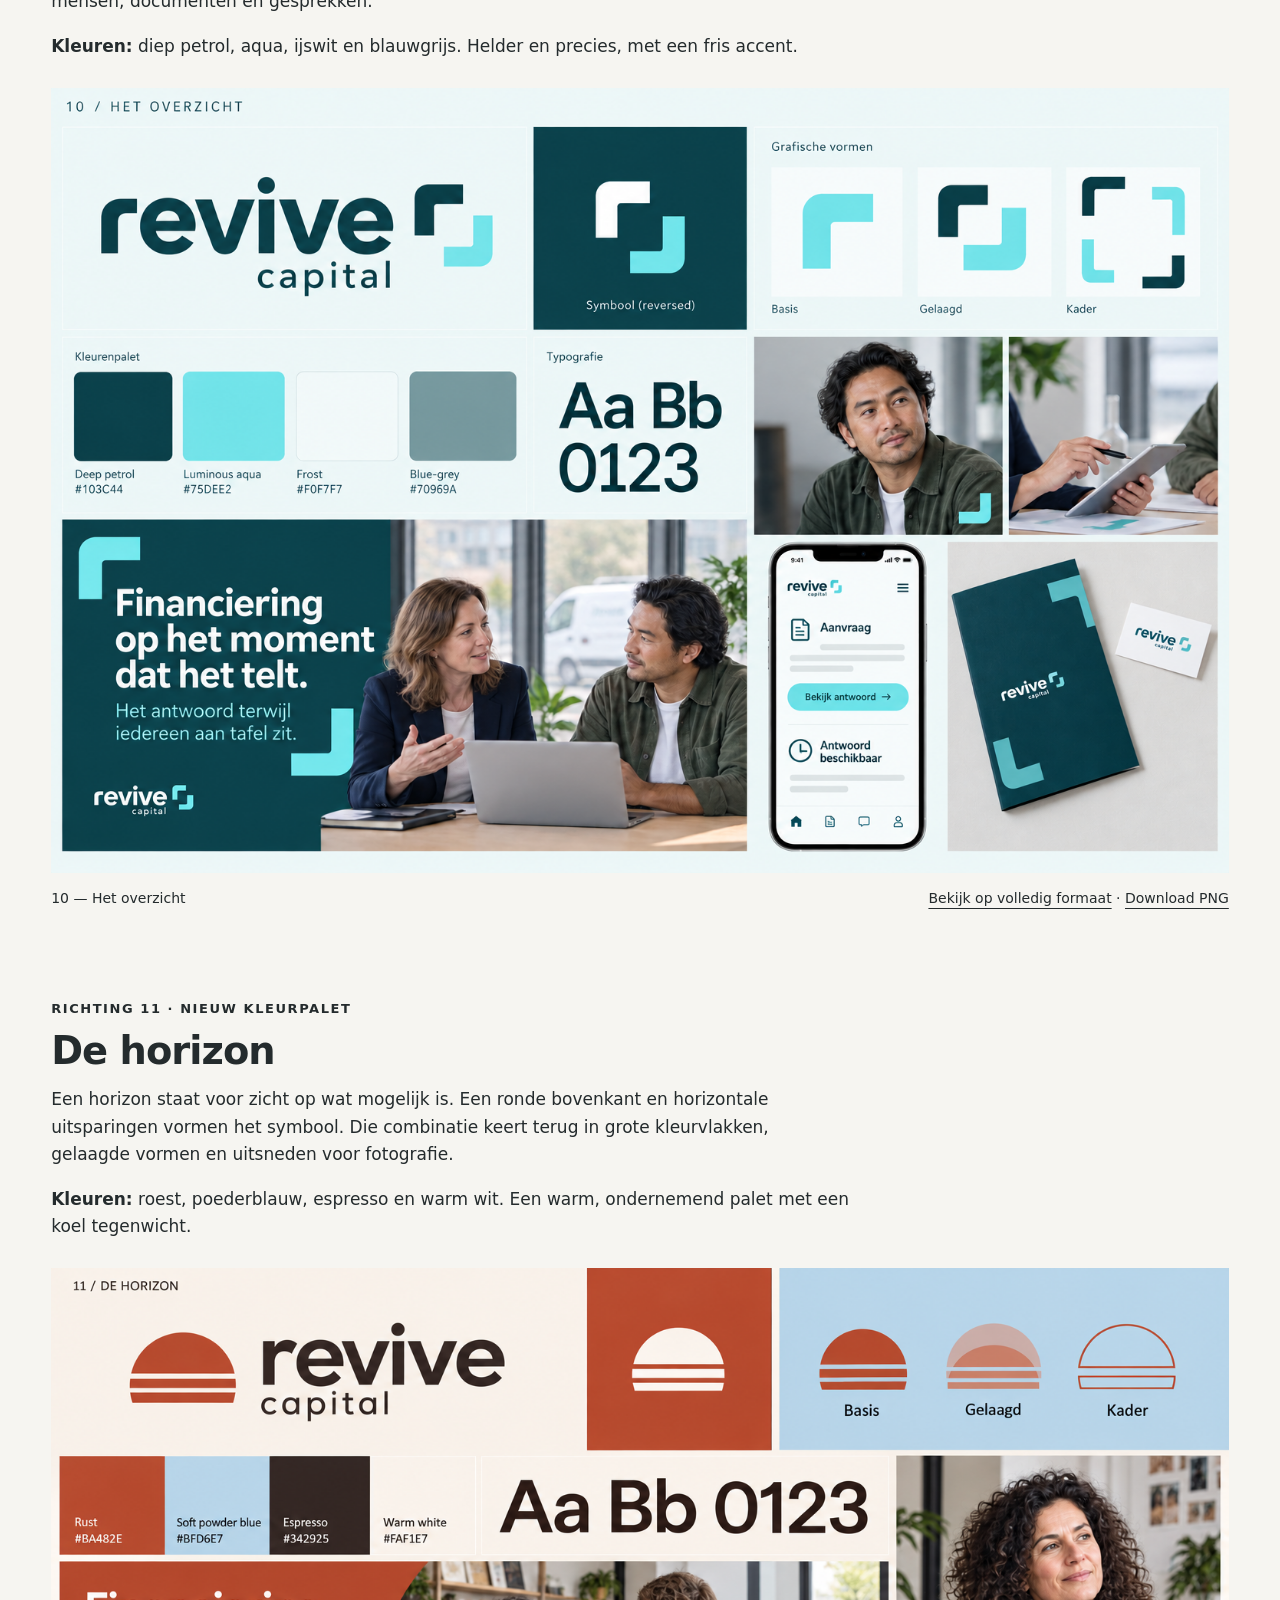
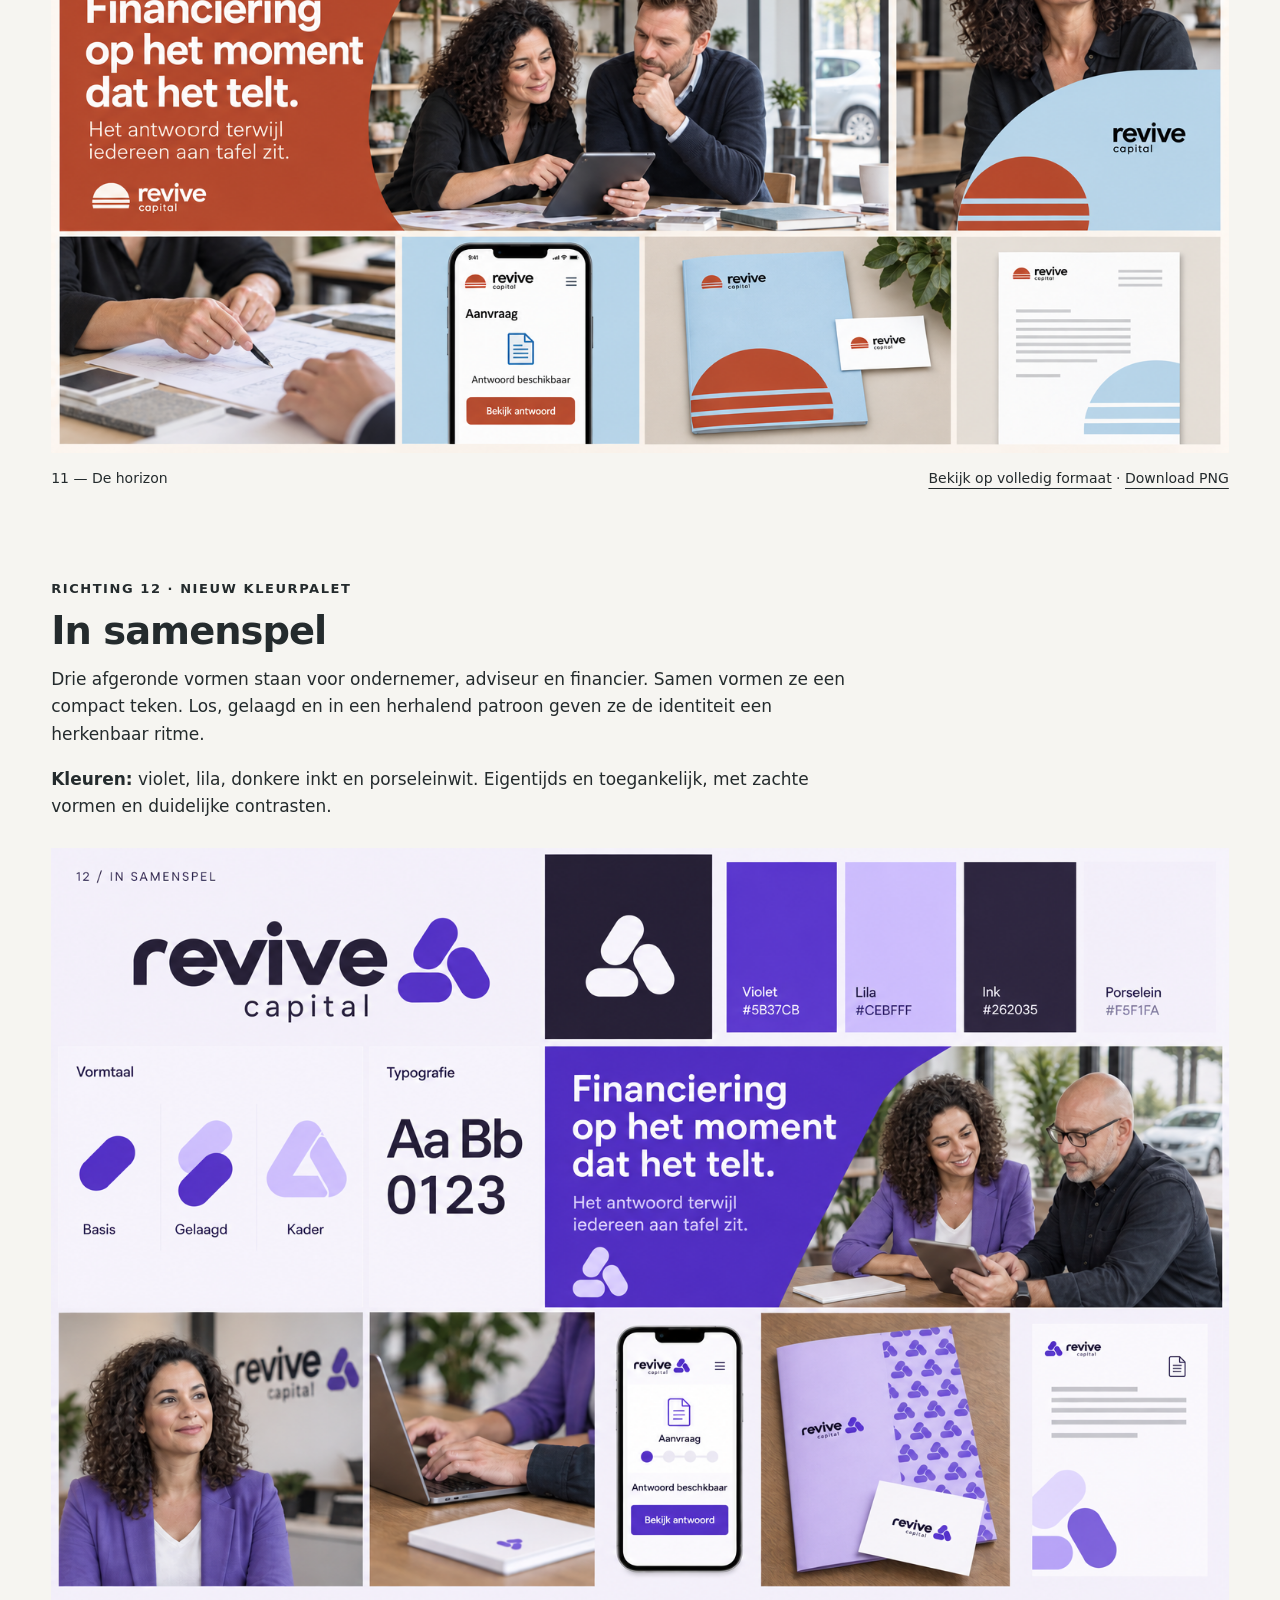
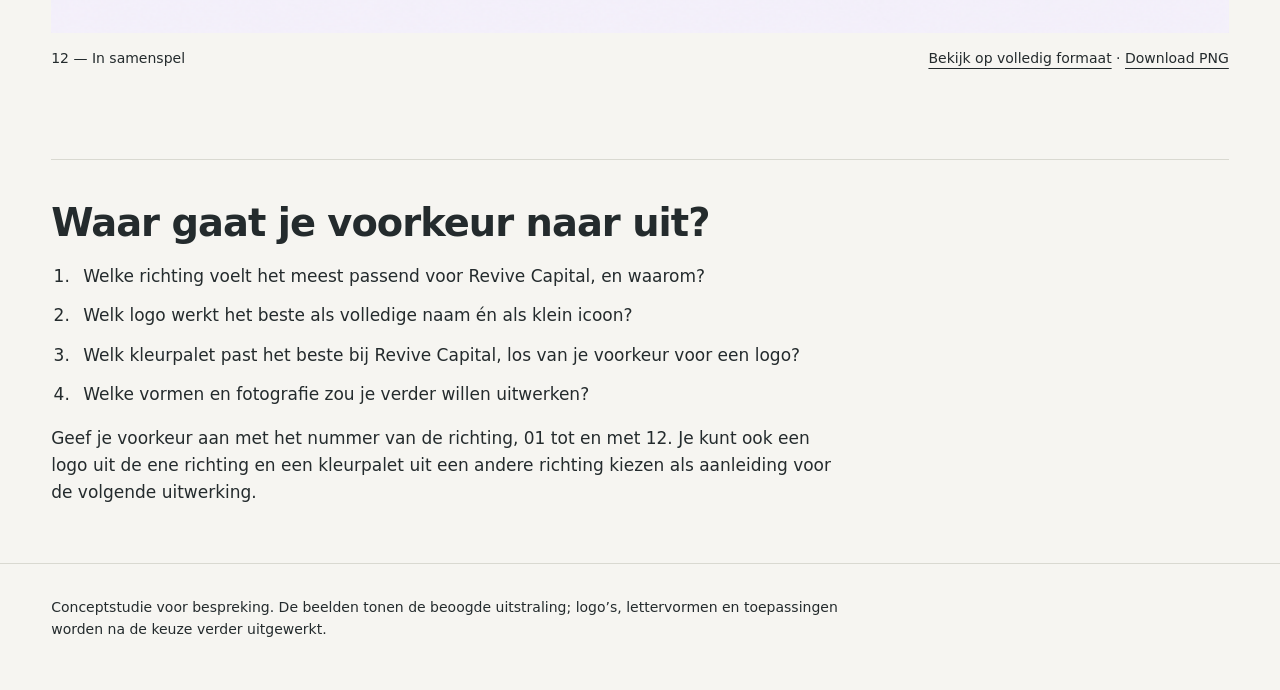
==== commit ecc39810: "Add red i-dot and slanted Kader Finance logo variants" ====
--- a/fresh-directions/index.html
+++ b/fresh-directions/index.html
@@ -39,7 +39,7 @@
       <h1>Twaalf visuele richtingen.</h1>
       <p>Twaalf voorstellen voor de uitstraling van Revive Capital. Elk moodboard brengt het logo, de vormentaal, kleuren, typografie en fotografie samen in digitale en gedrukte toepassingen.</p>
       <p>Het uitgangspunt blijft gelijk: financiering op het moment dat het telt. Richtingen 01–06 verkennen het warme auberginepalet. Richtingen 07–12 voegen nieuwe logo’s en zes andere kleurpaletten toe. Nieuw: petrol en aqua, roest en poederblauw, violet en lila.</p>
-      <p><strong>Nieuwste ronde:</strong> <a href="pulse/">revive — Kader / Vertrouwen en alle eerdere variaties</a>.</p>
+      <p><strong>Nieuwste ronde:</strong> <a href="pulse/">revive — Kader / Finance met rode i, recht en schuin, en alle eerdere variaties</a>.</p>
       <nav aria-label="Bekijk de richtingen">
         <a href="#samen-aan-tafel">01 — Samen aan tafel</a>
         <a href="#doorstroom">02 — Doorstroom</a>
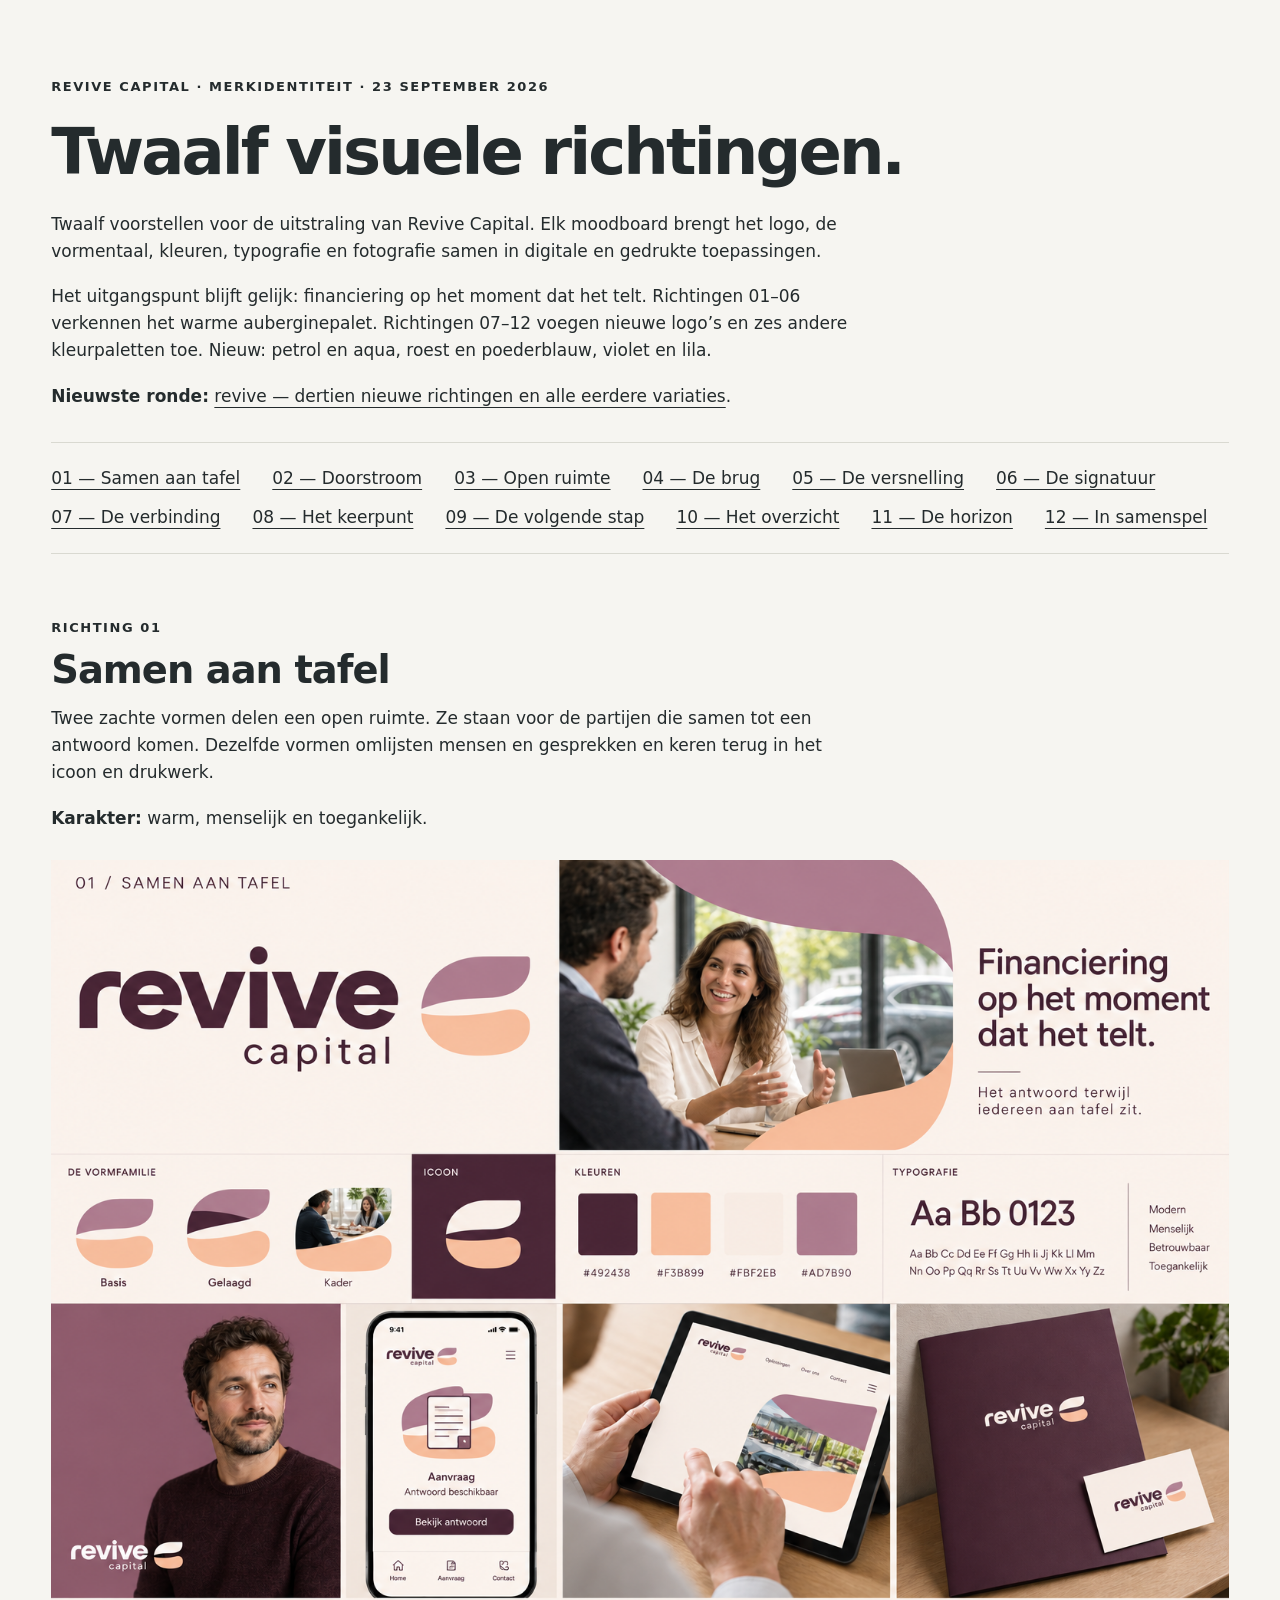
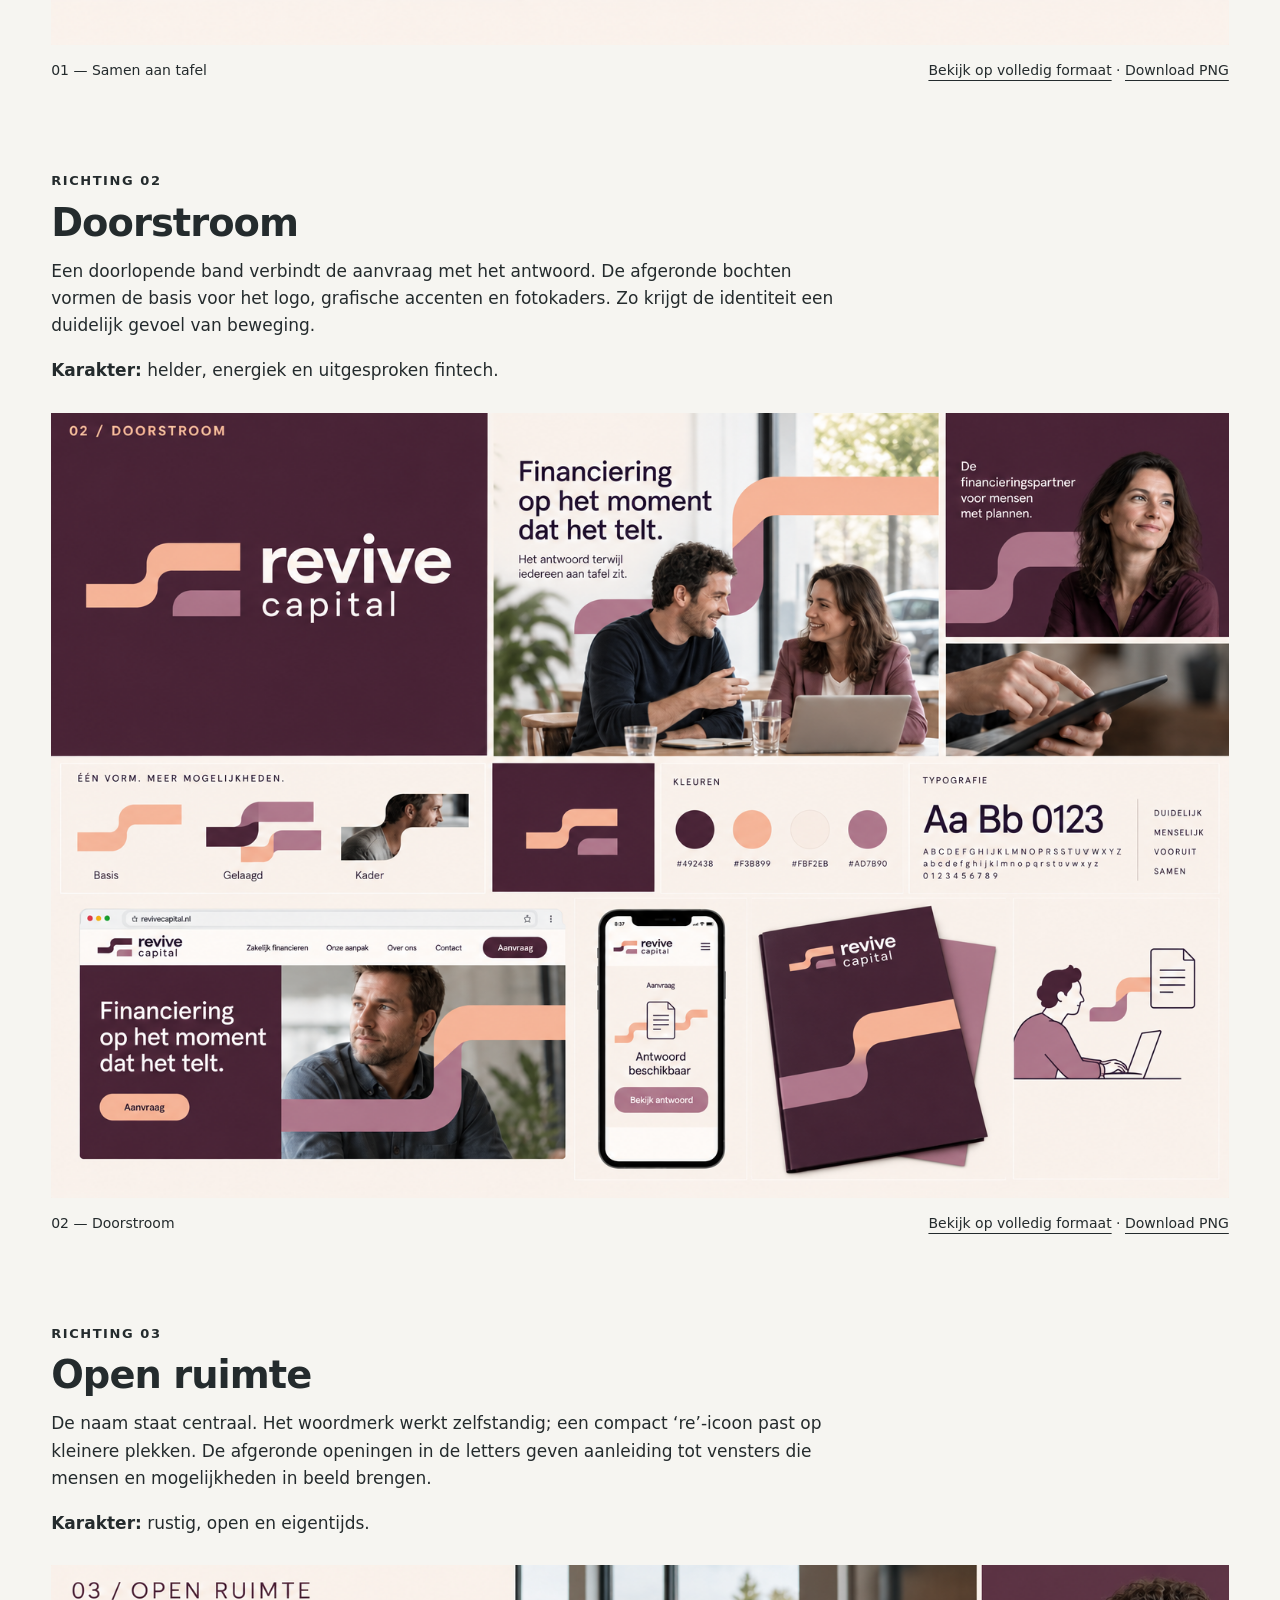
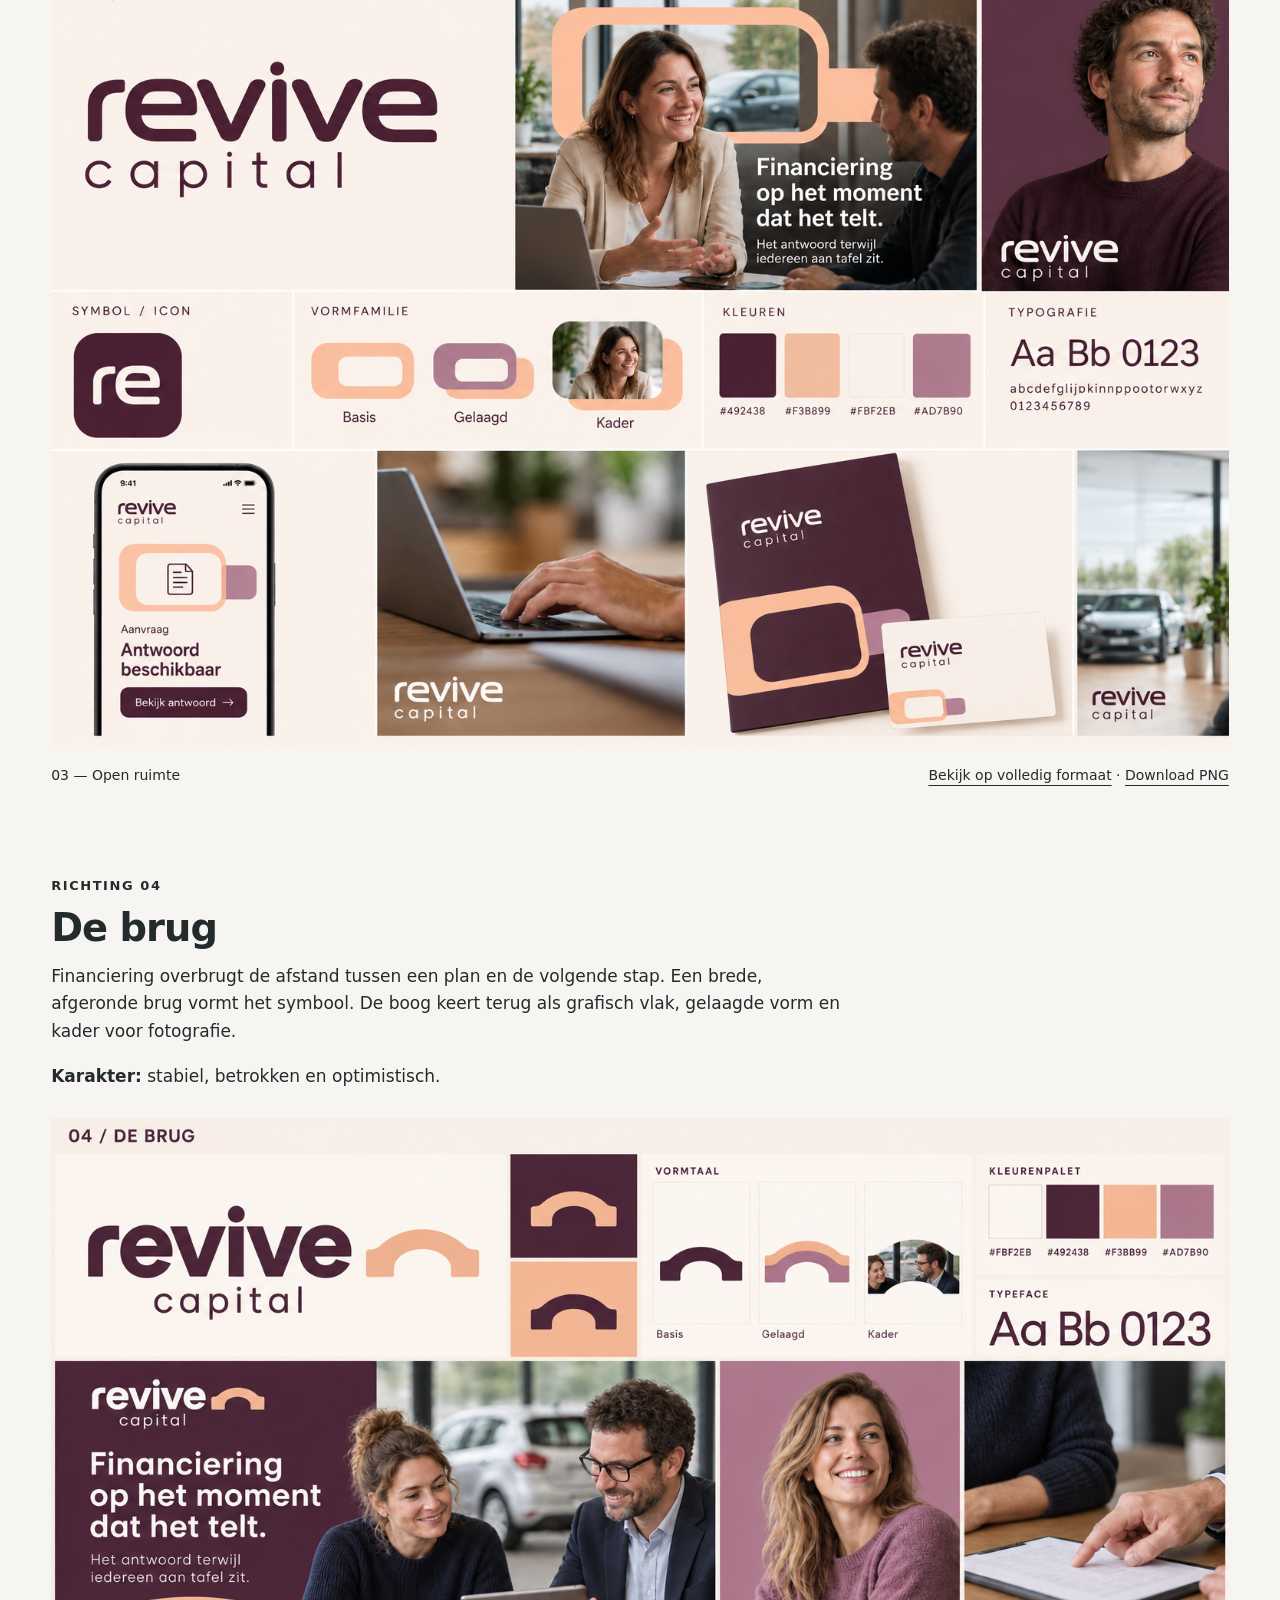
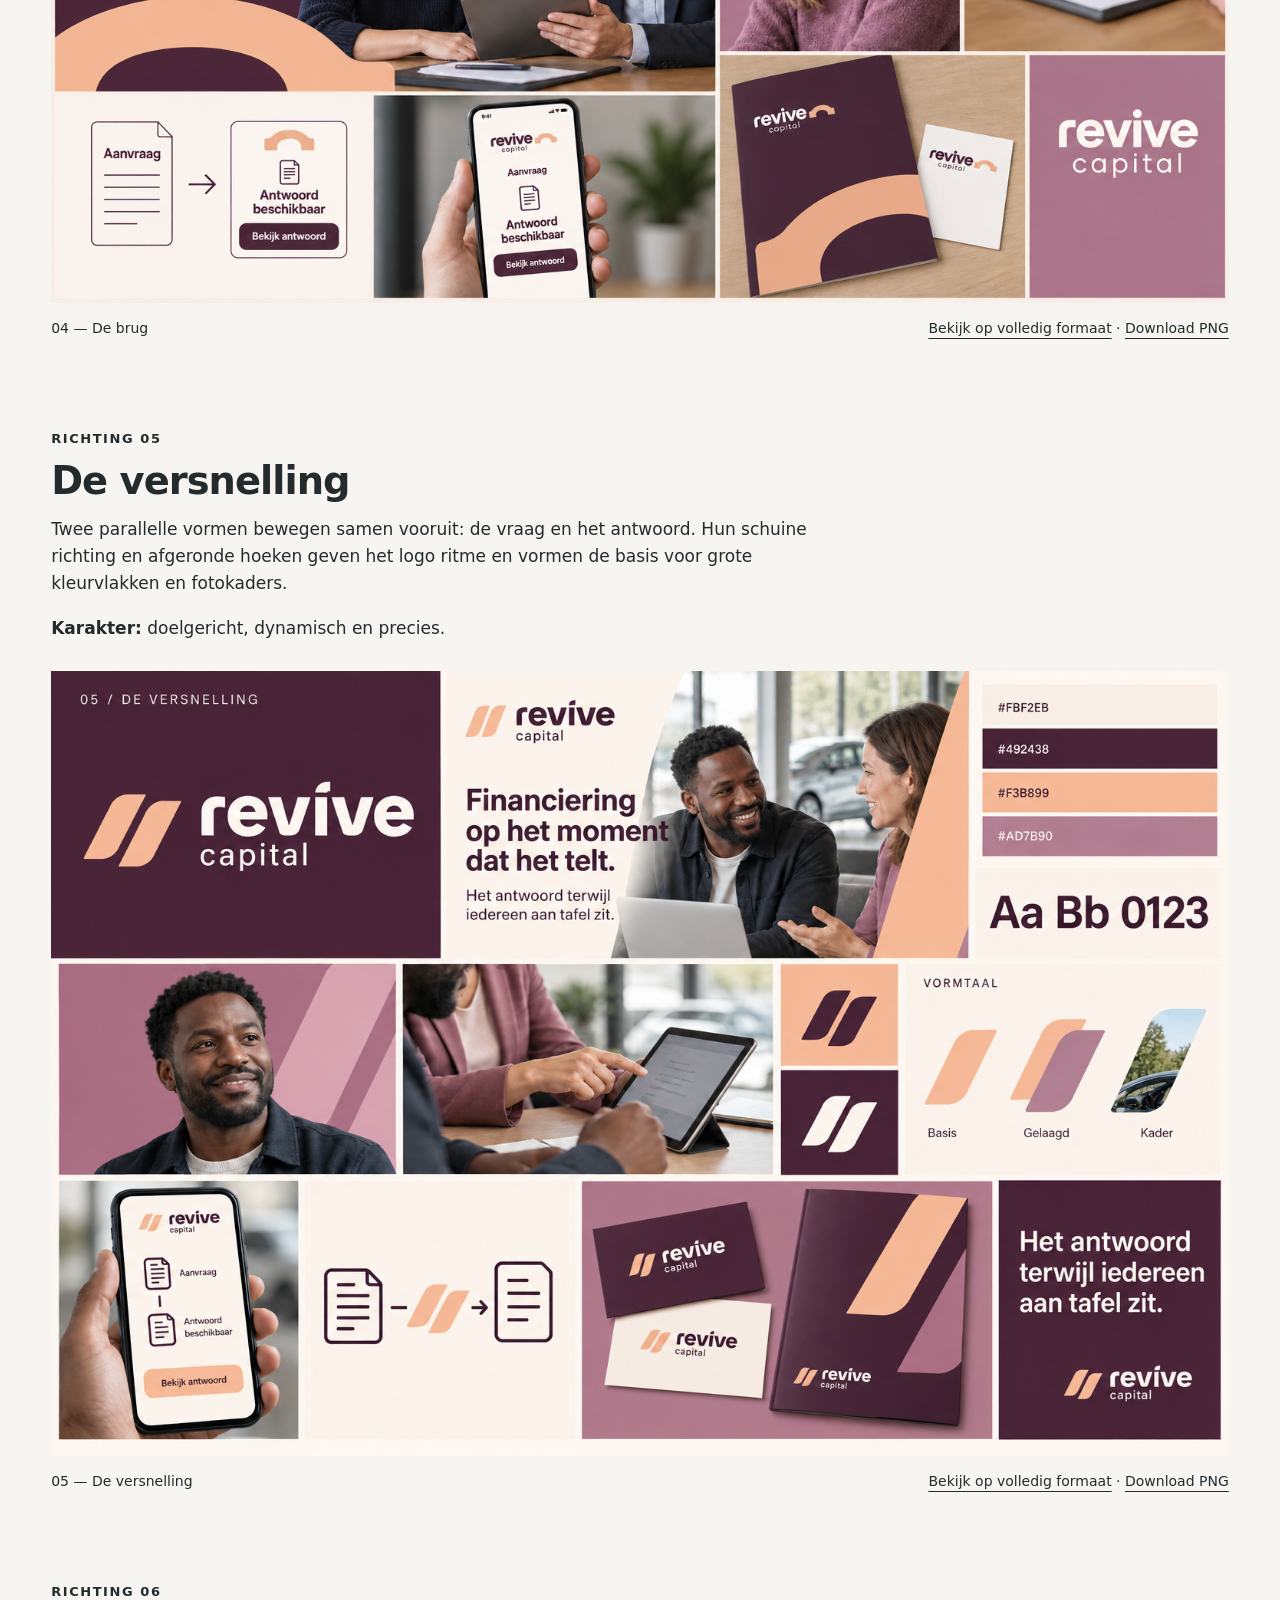
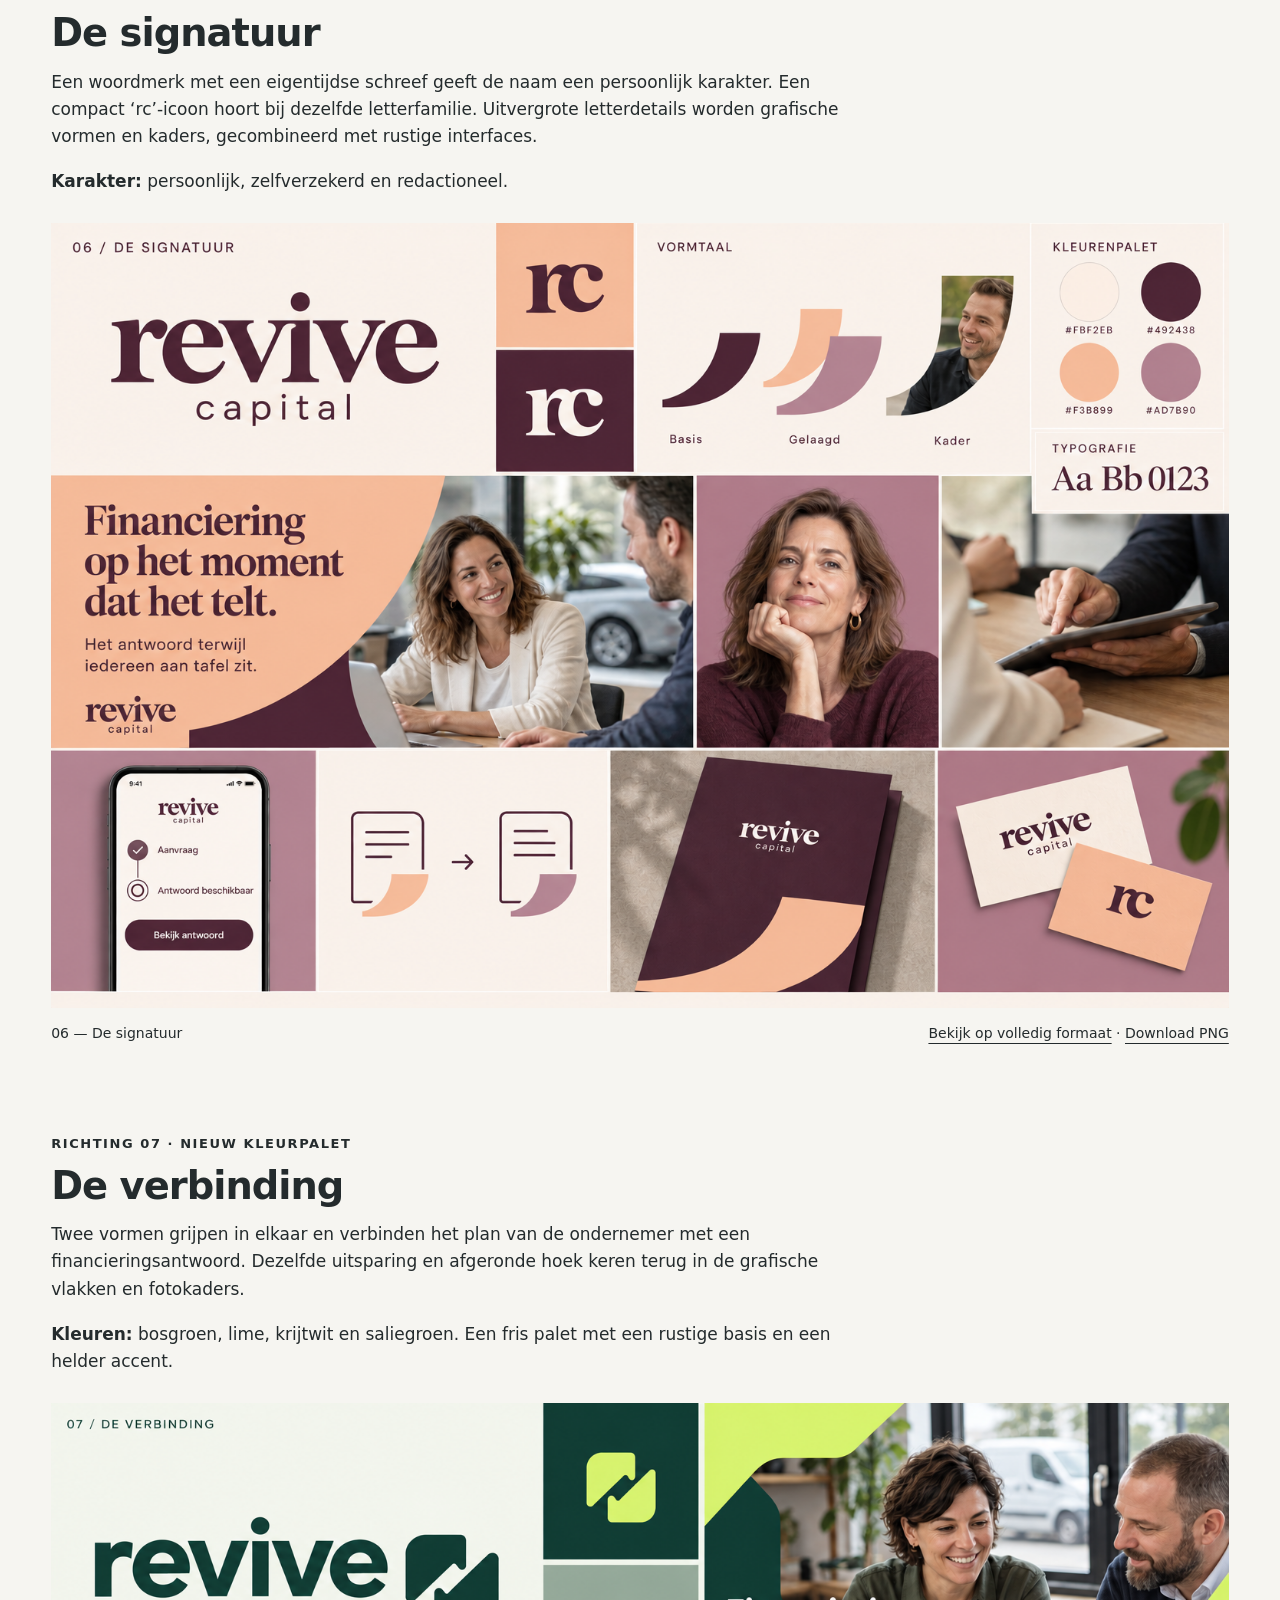
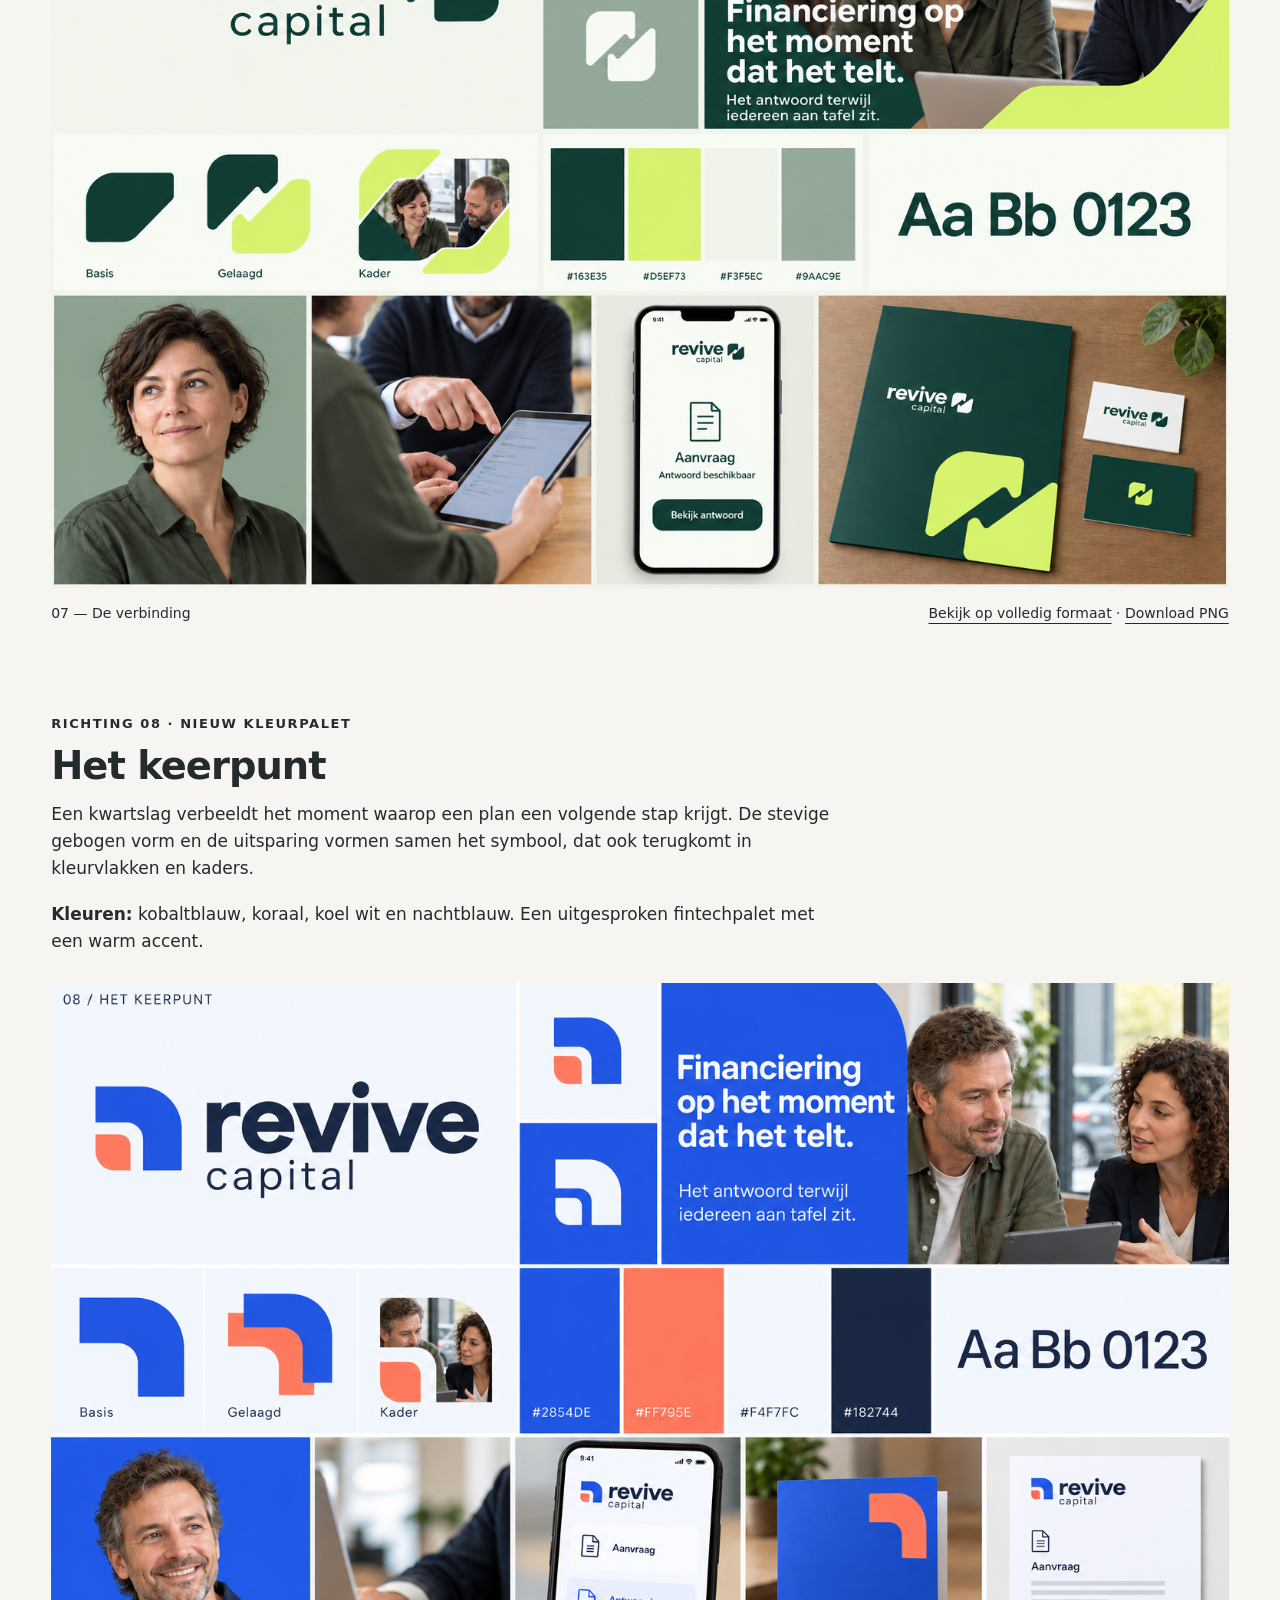
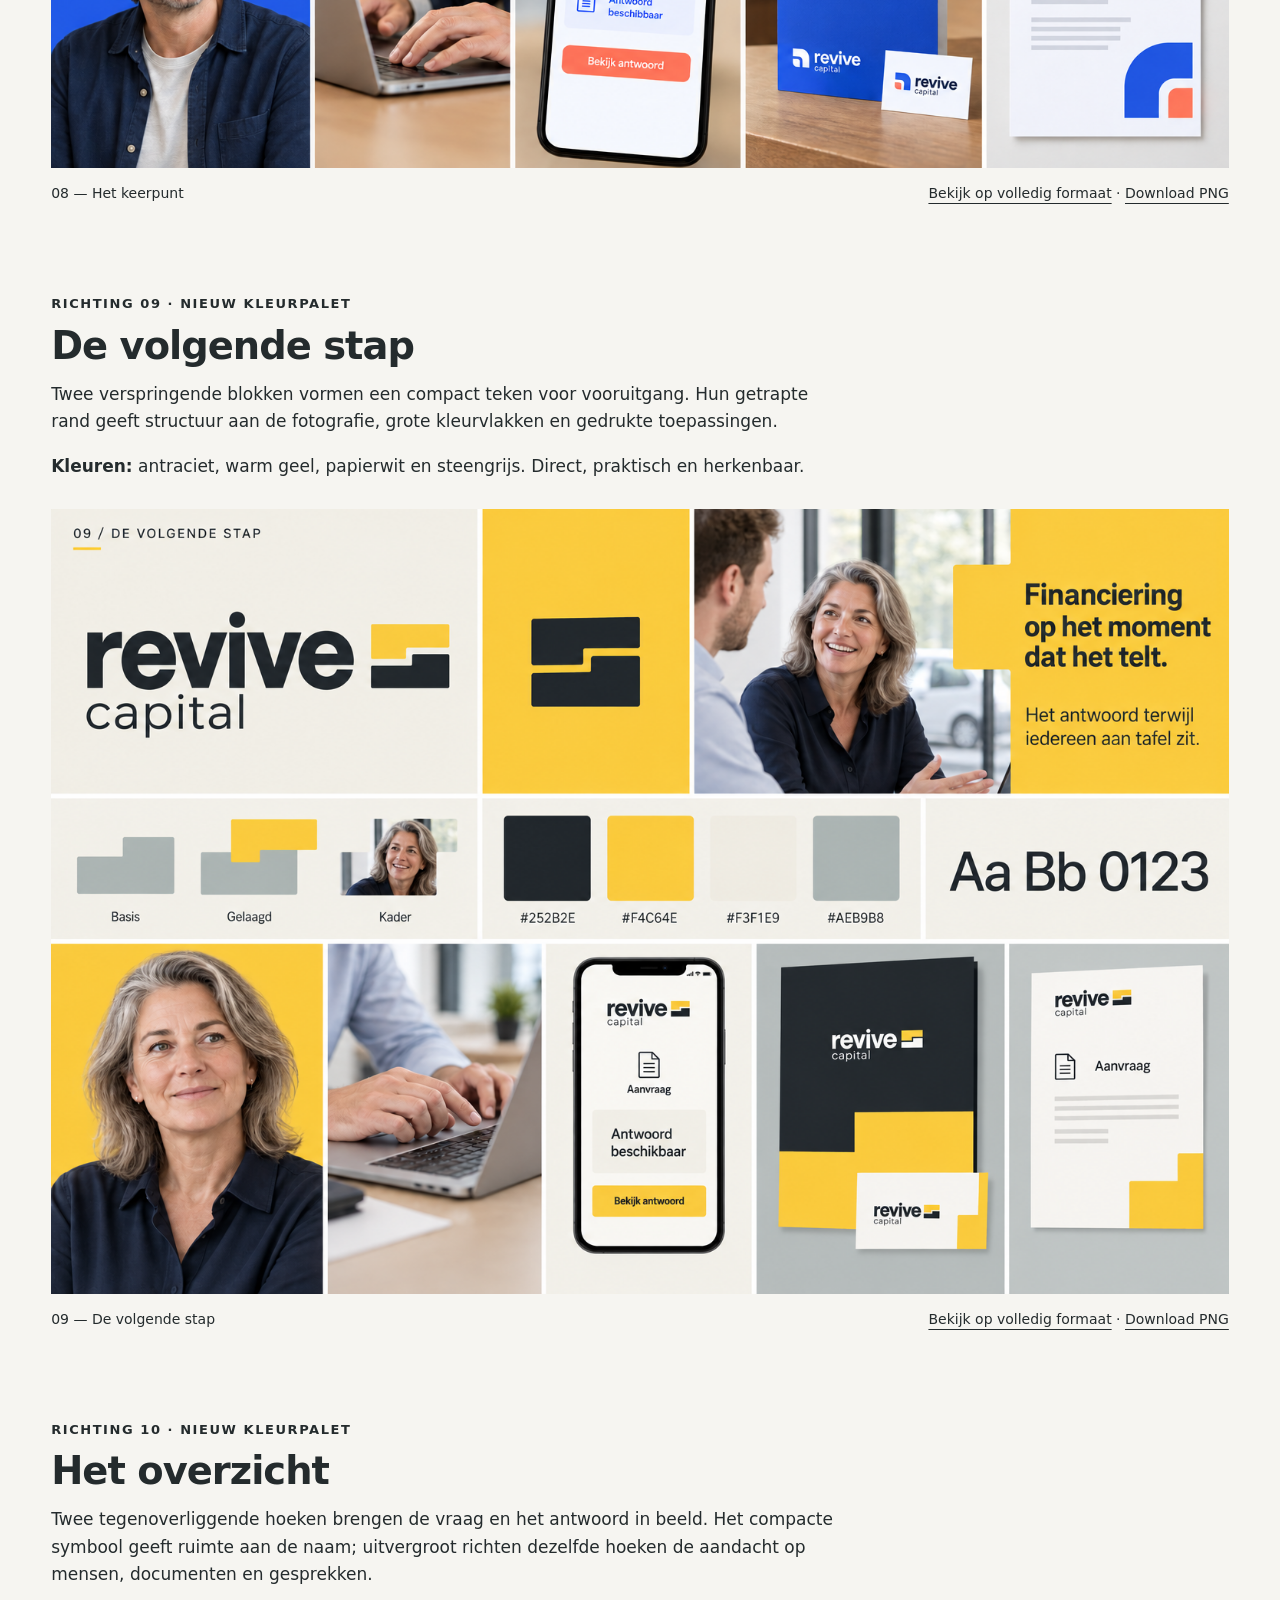
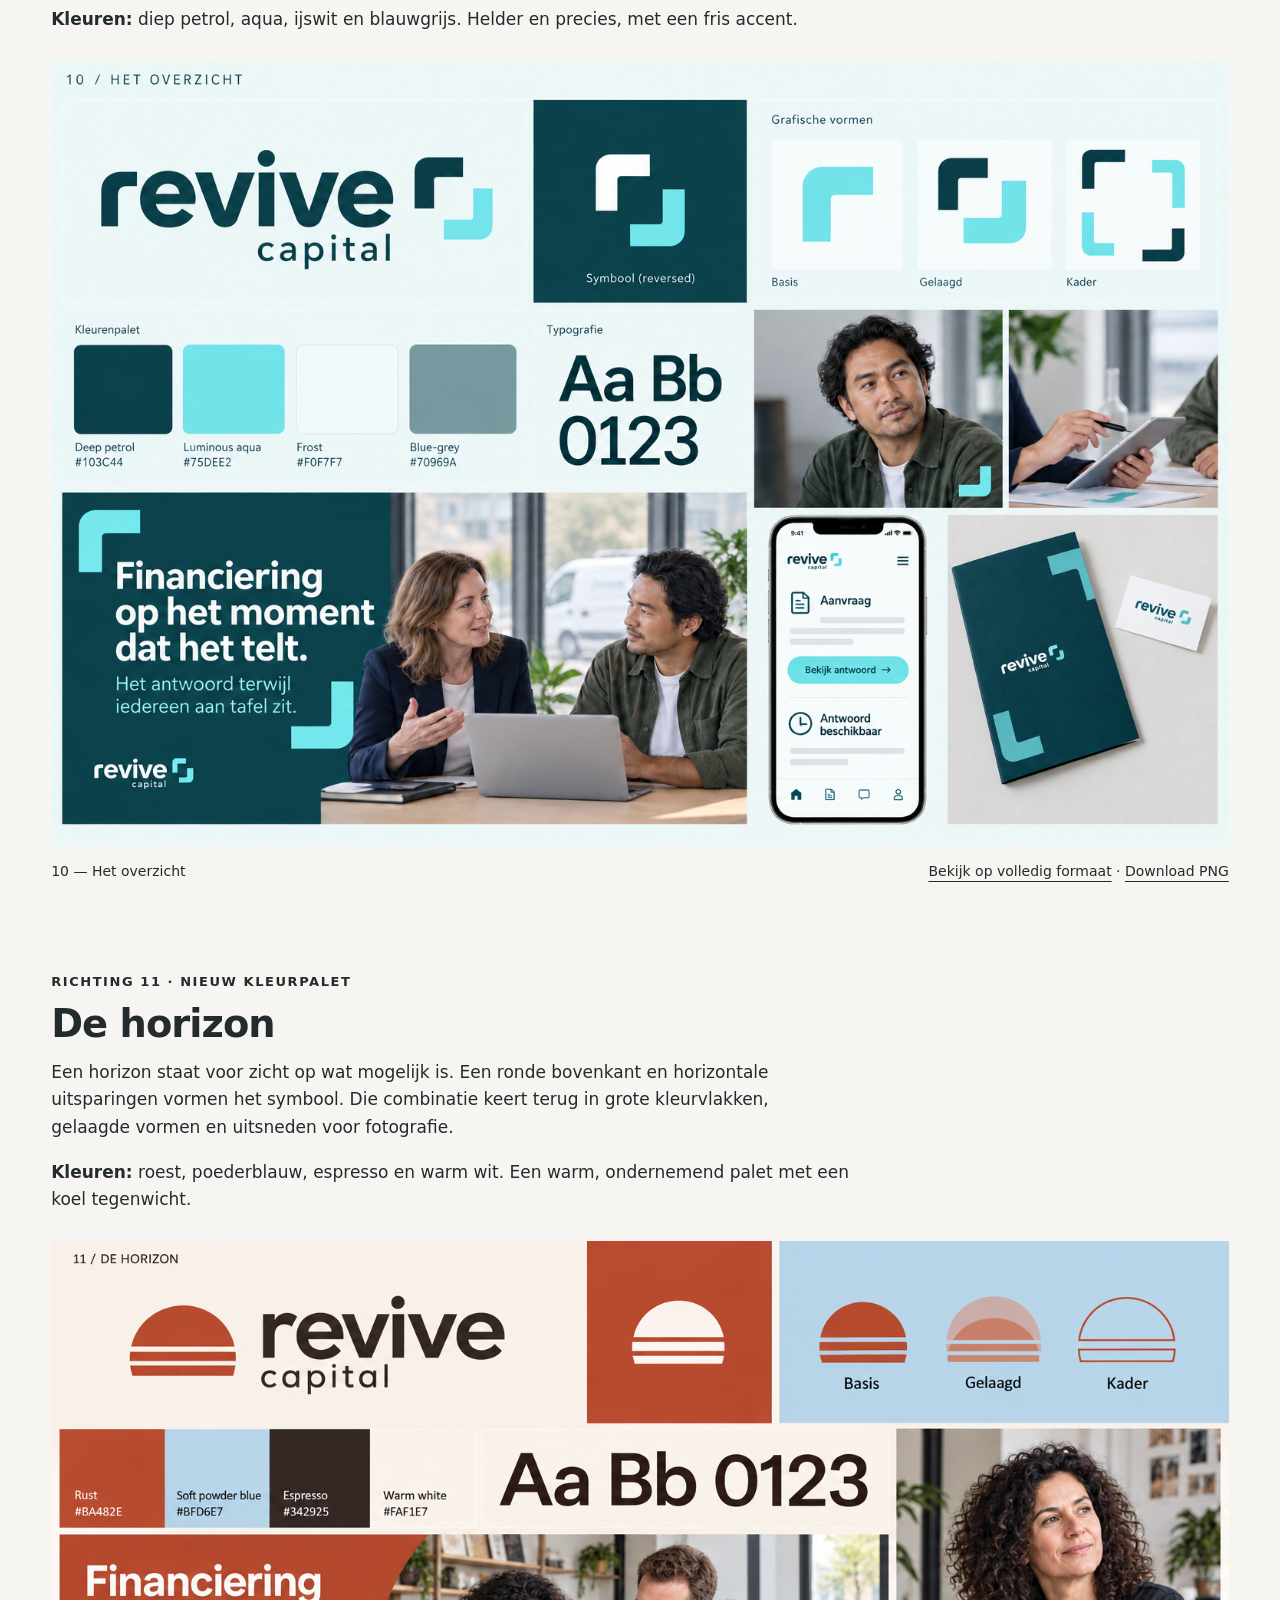
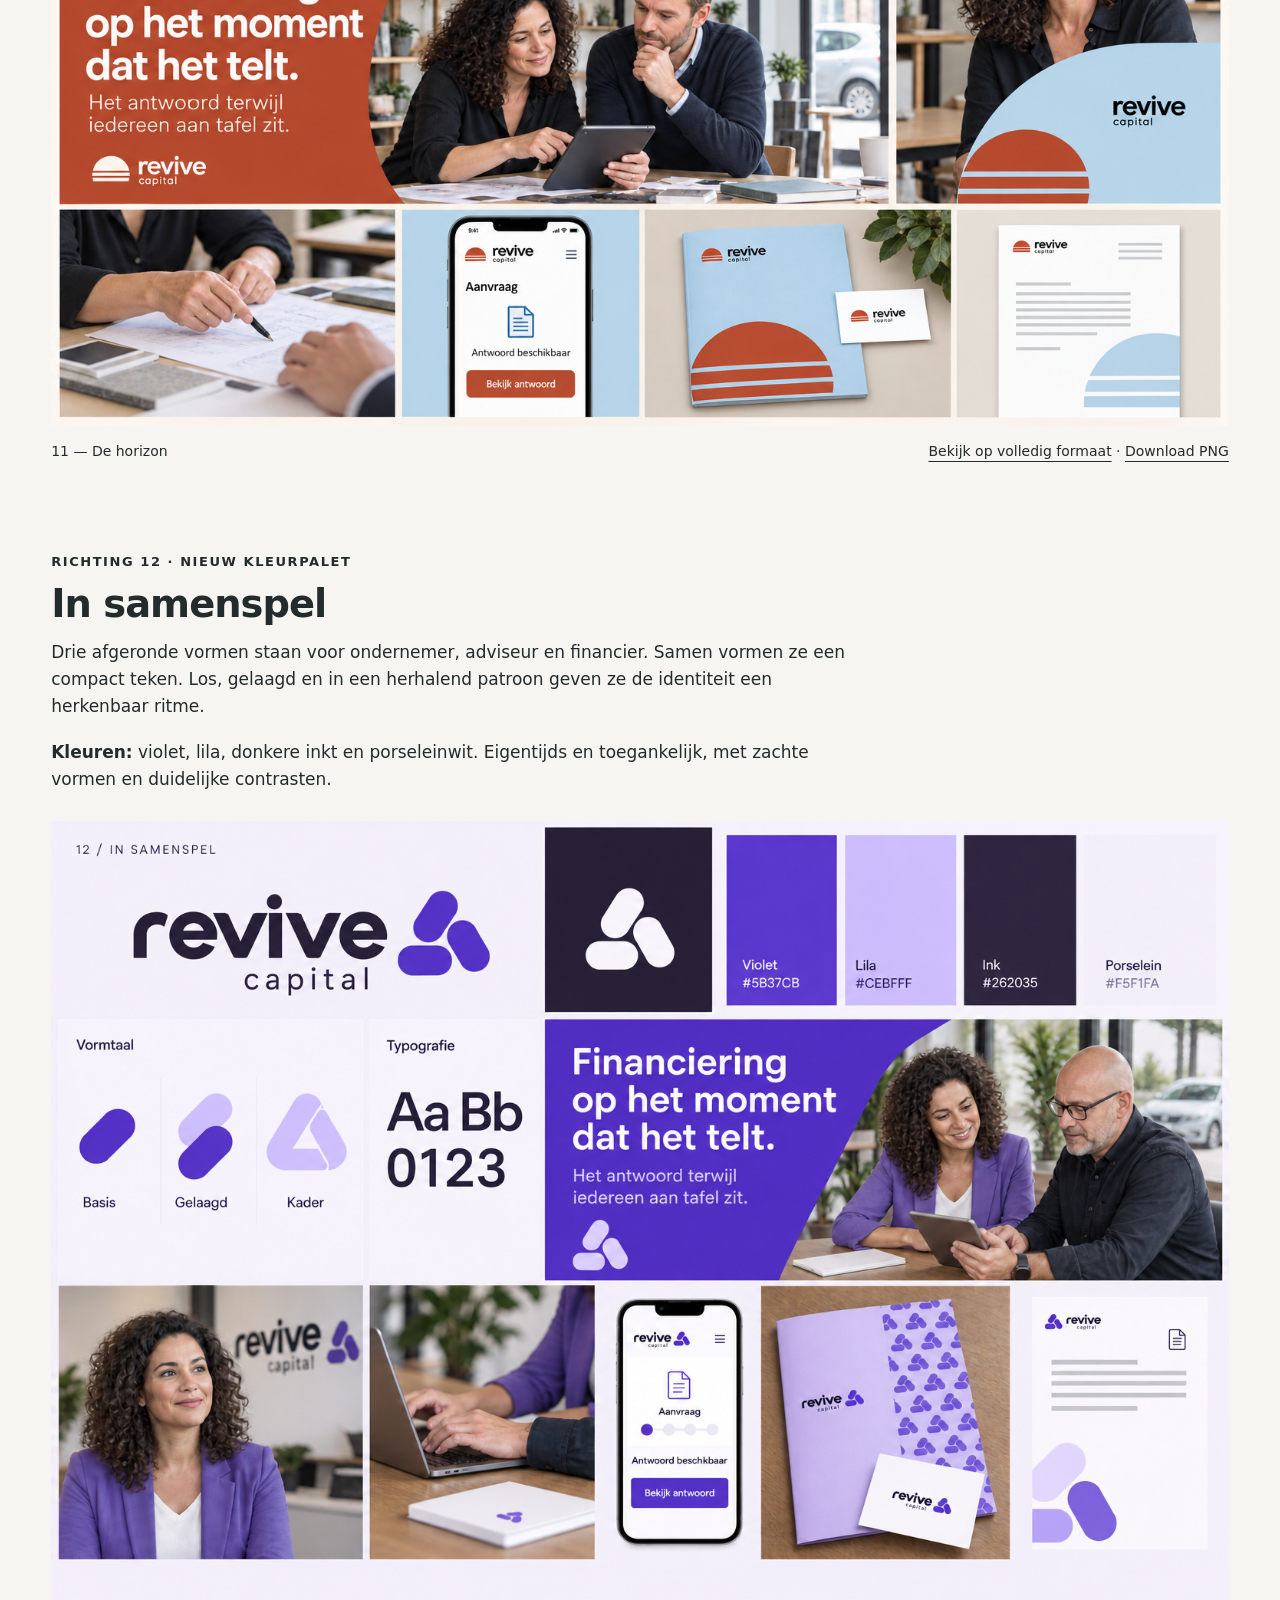
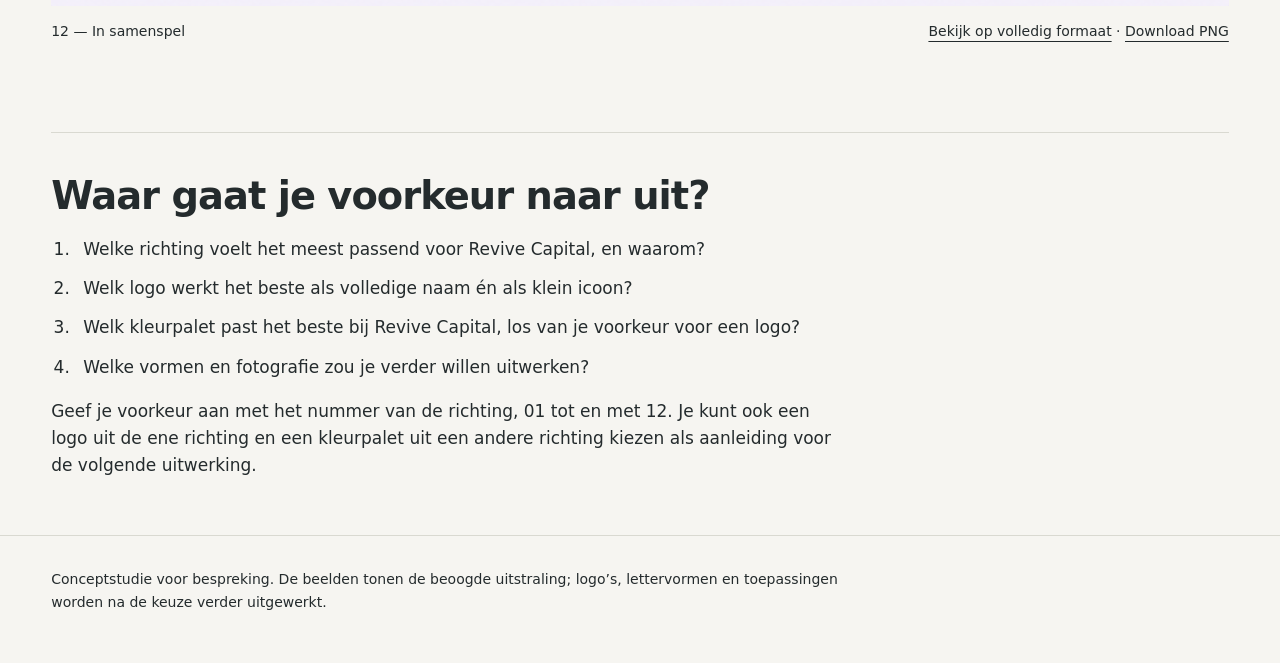
==== commit eab42a81: "Add thirteen revive brand directions from new references" ====
--- a/fresh-directions/index.html
+++ b/fresh-directions/index.html
@@ -39,7 +39,7 @@
       <h1>Twaalf visuele richtingen.</h1>
       <p>Twaalf voorstellen voor de uitstraling van Revive Capital. Elk moodboard brengt het logo, de vormentaal, kleuren, typografie en fotografie samen in digitale en gedrukte toepassingen.</p>
       <p>Het uitgangspunt blijft gelijk: financiering op het moment dat het telt. Richtingen 01–06 verkennen het warme auberginepalet. Richtingen 07–12 voegen nieuwe logo’s en zes andere kleurpaletten toe. Nieuw: petrol en aqua, roest en poederblauw, violet en lila.</p>
-      <p><strong>Nieuwste ronde:</strong> <a href="pulse/">revive — Kader / Finance met rode i, recht en schuin, en alle eerdere variaties</a>.</p>
+      <p><strong>Nieuwste ronde:</strong> <a href="pulse/">revive — dertien nieuwe richtingen en alle eerdere variaties</a>.</p>
       <nav aria-label="Bekijk de richtingen">
         <a href="#samen-aan-tafel">01 — Samen aan tafel</a>
         <a href="#doorstroom">02 — Doorstroom</a>
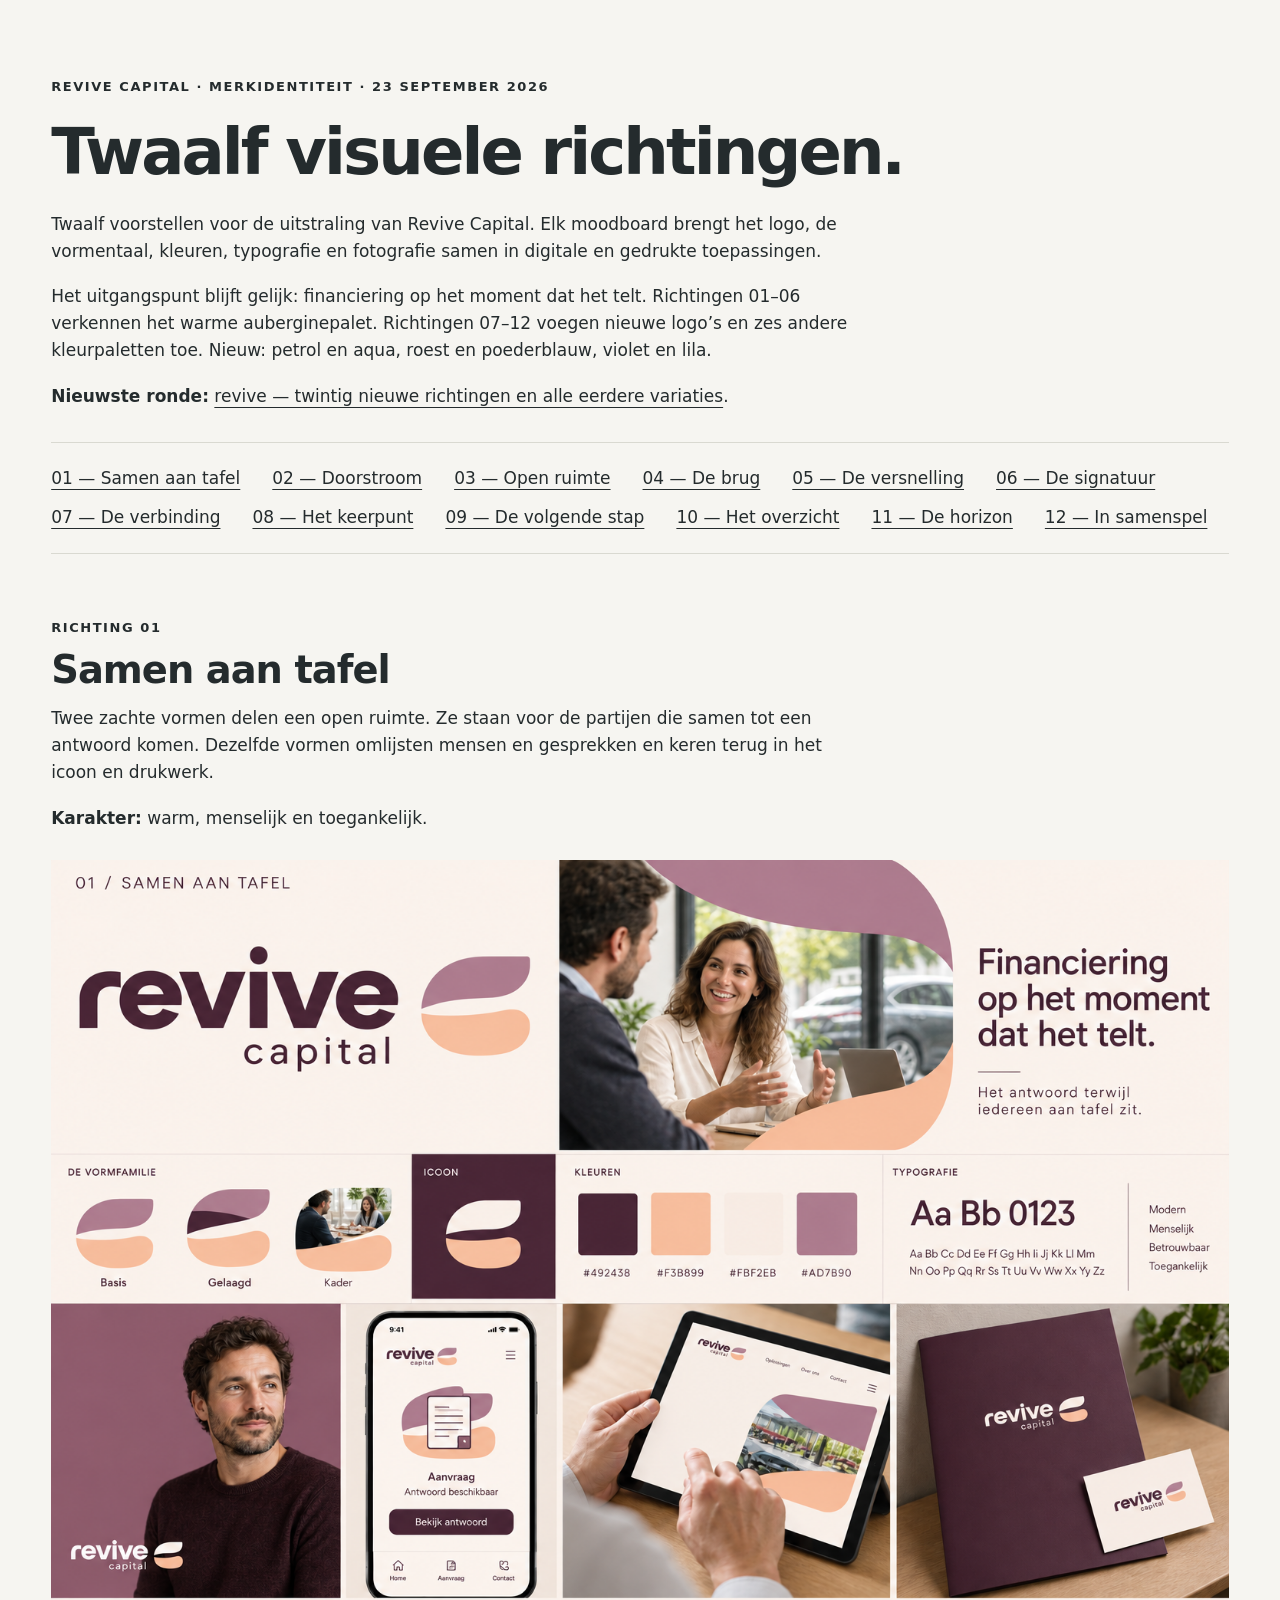
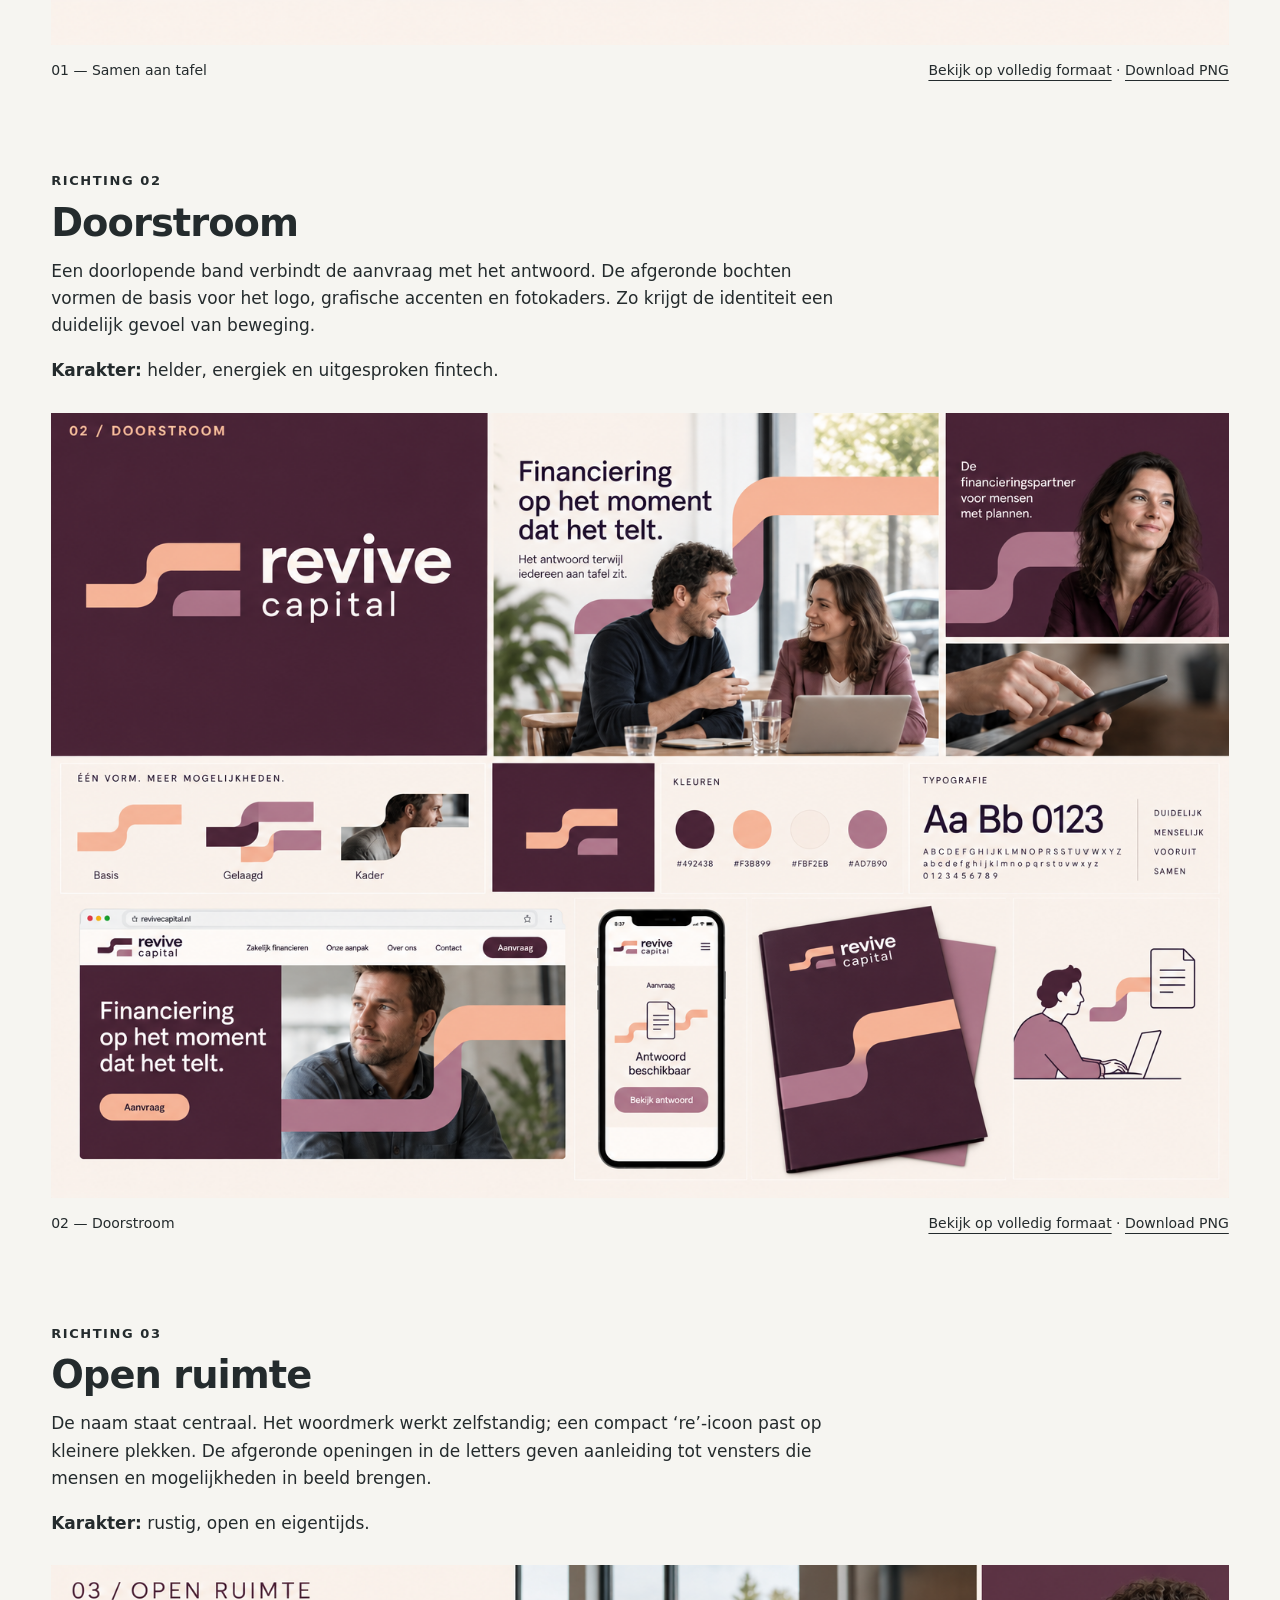
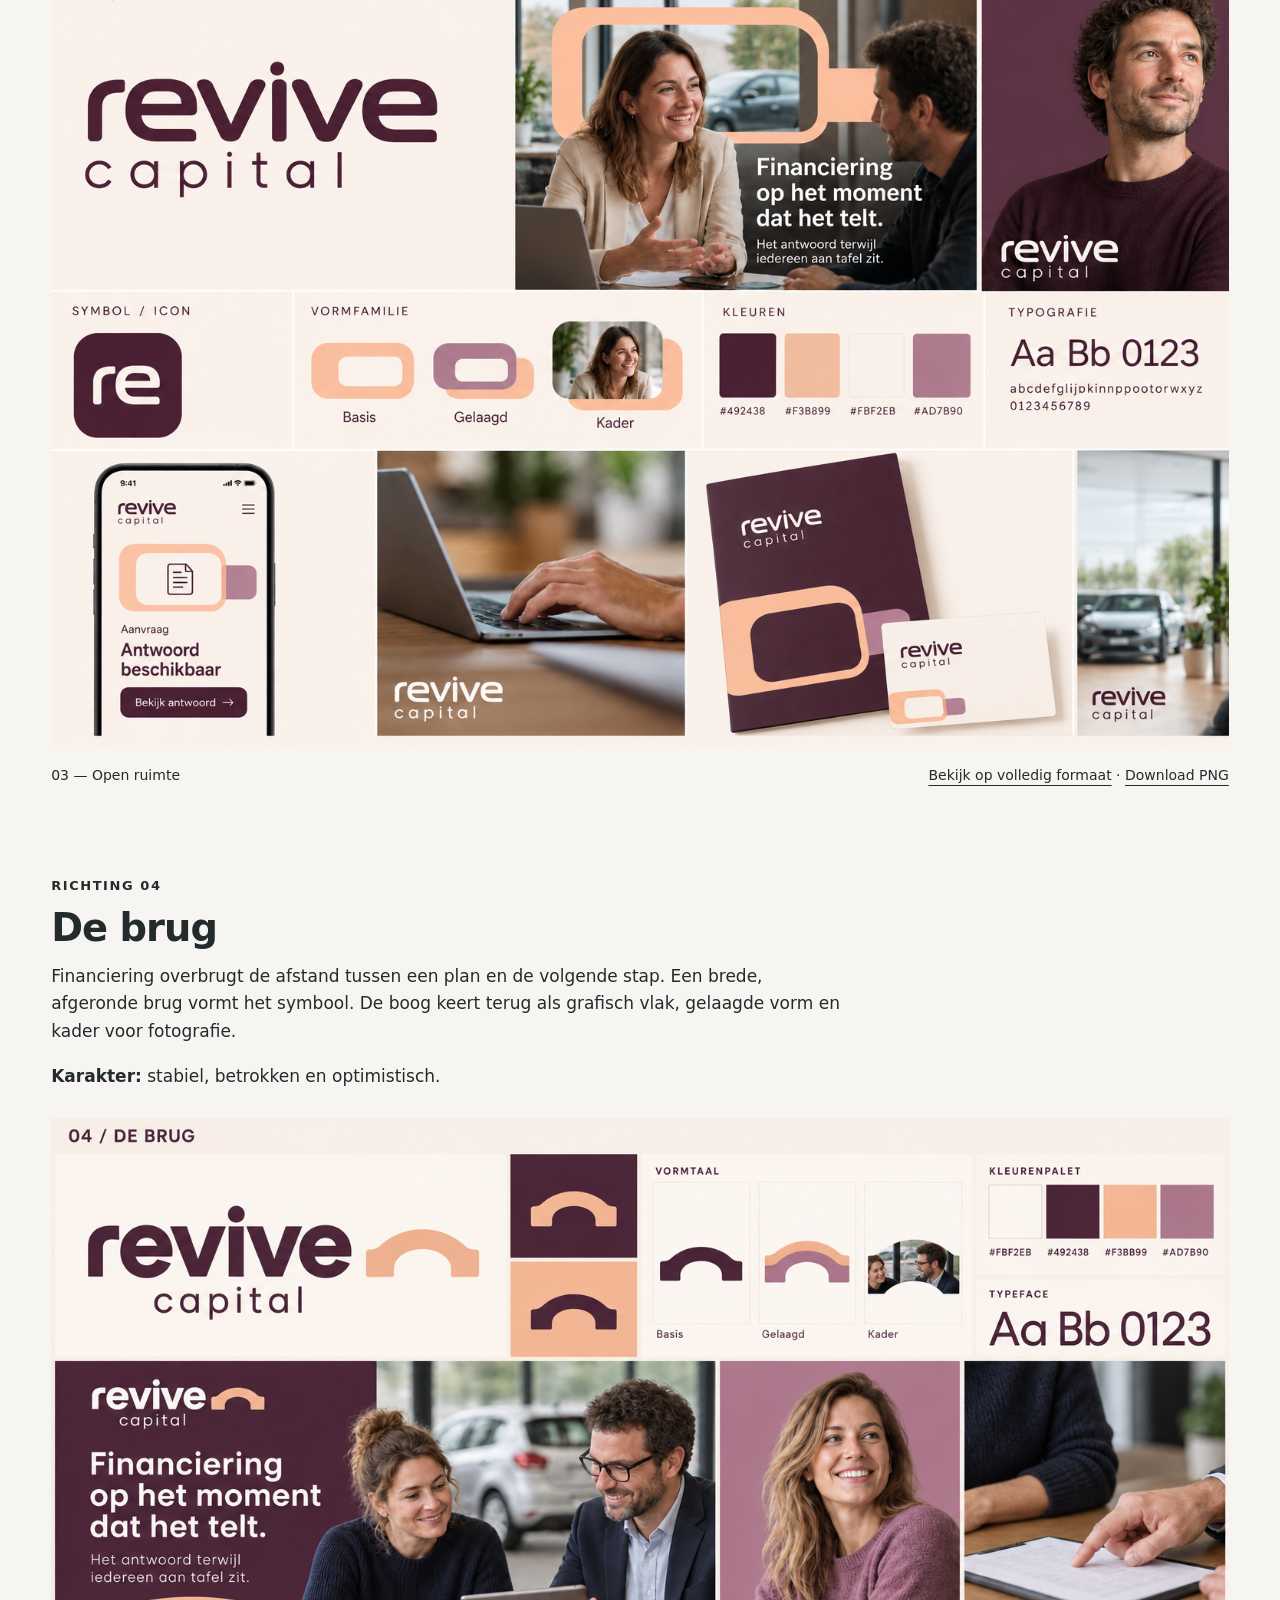
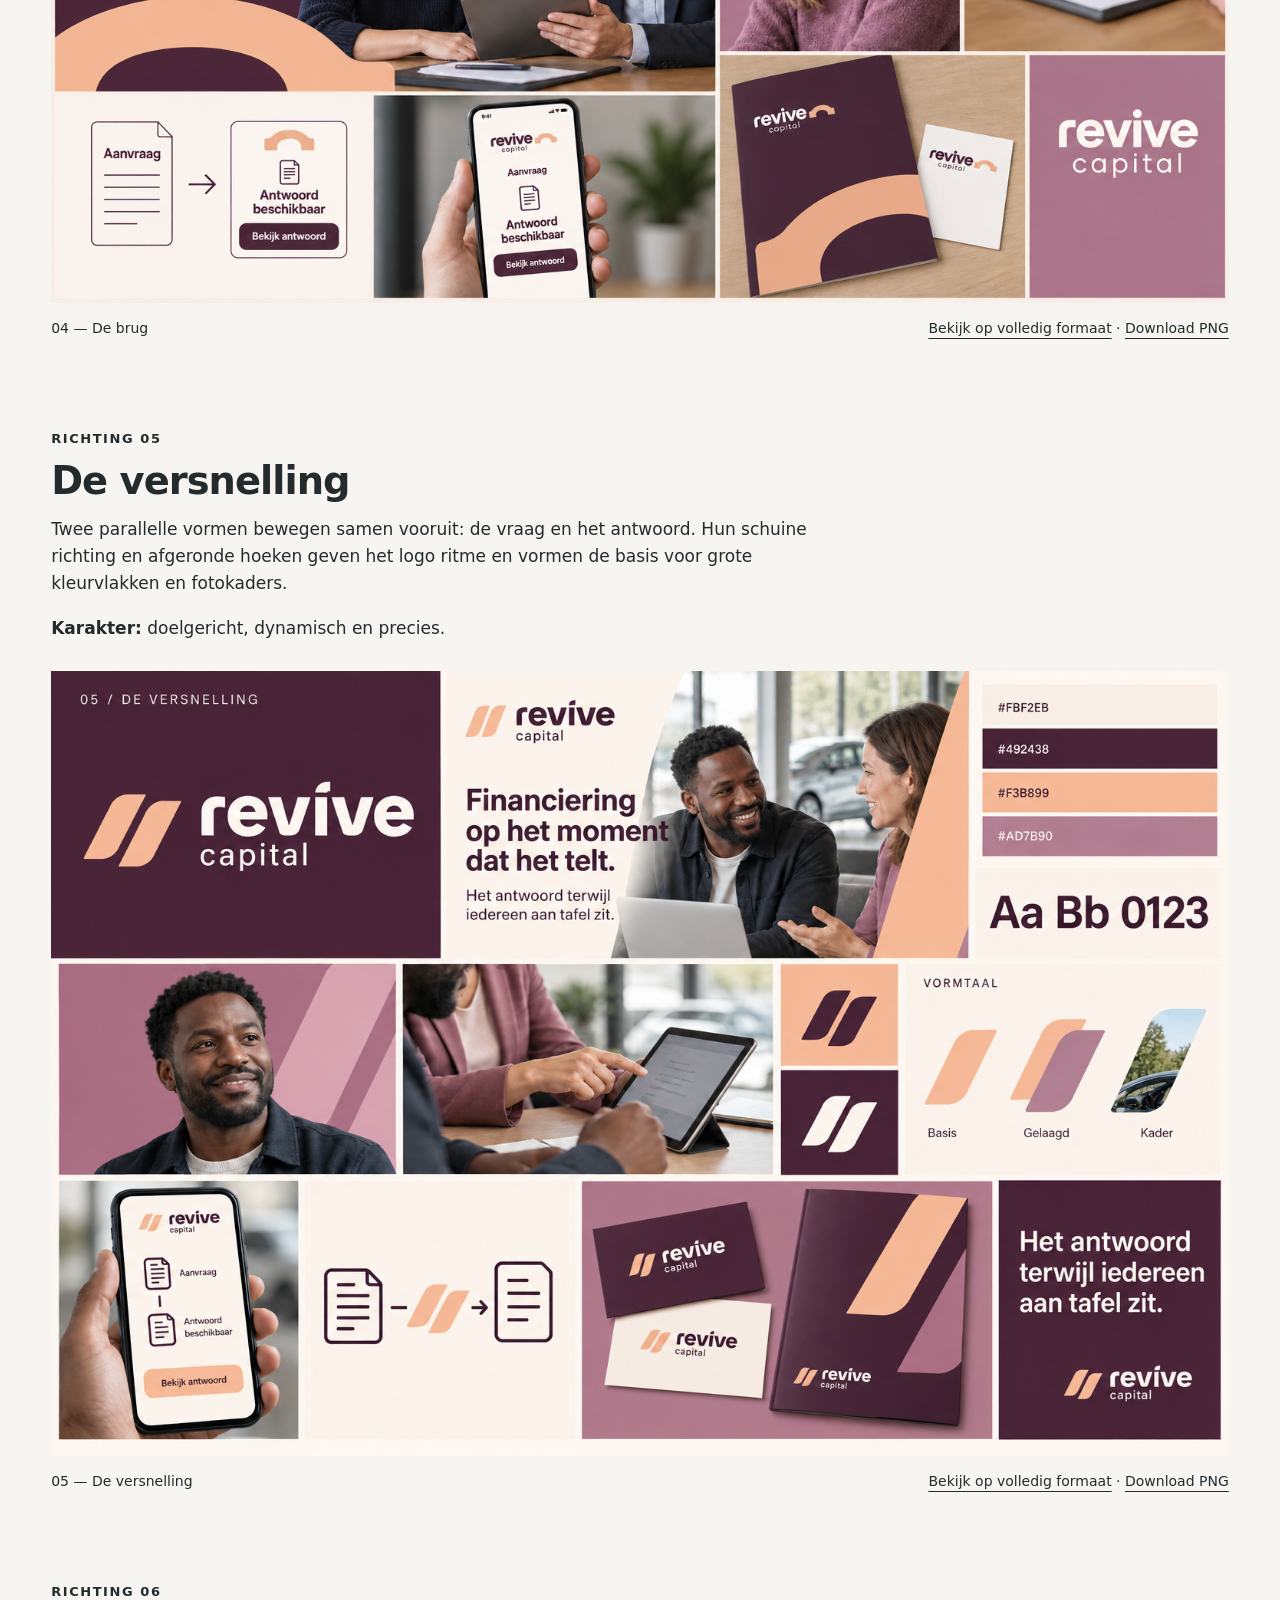
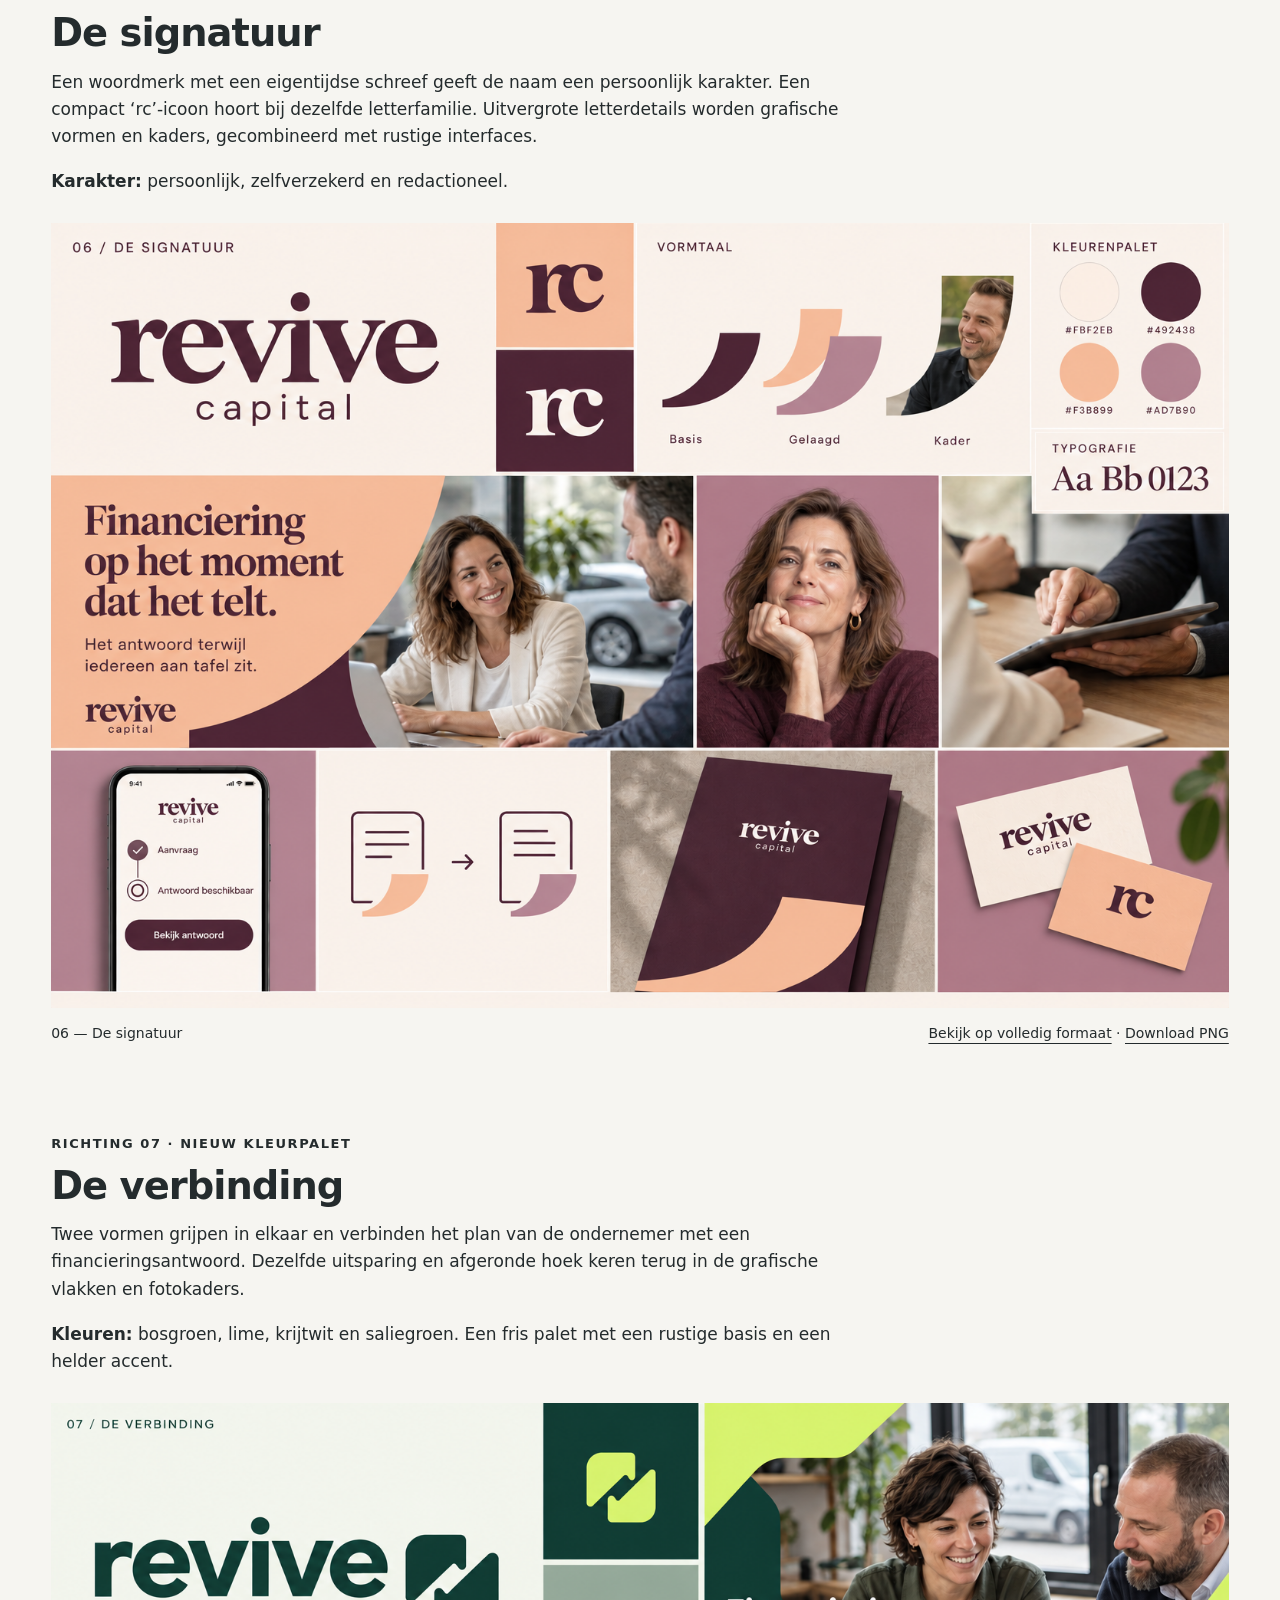
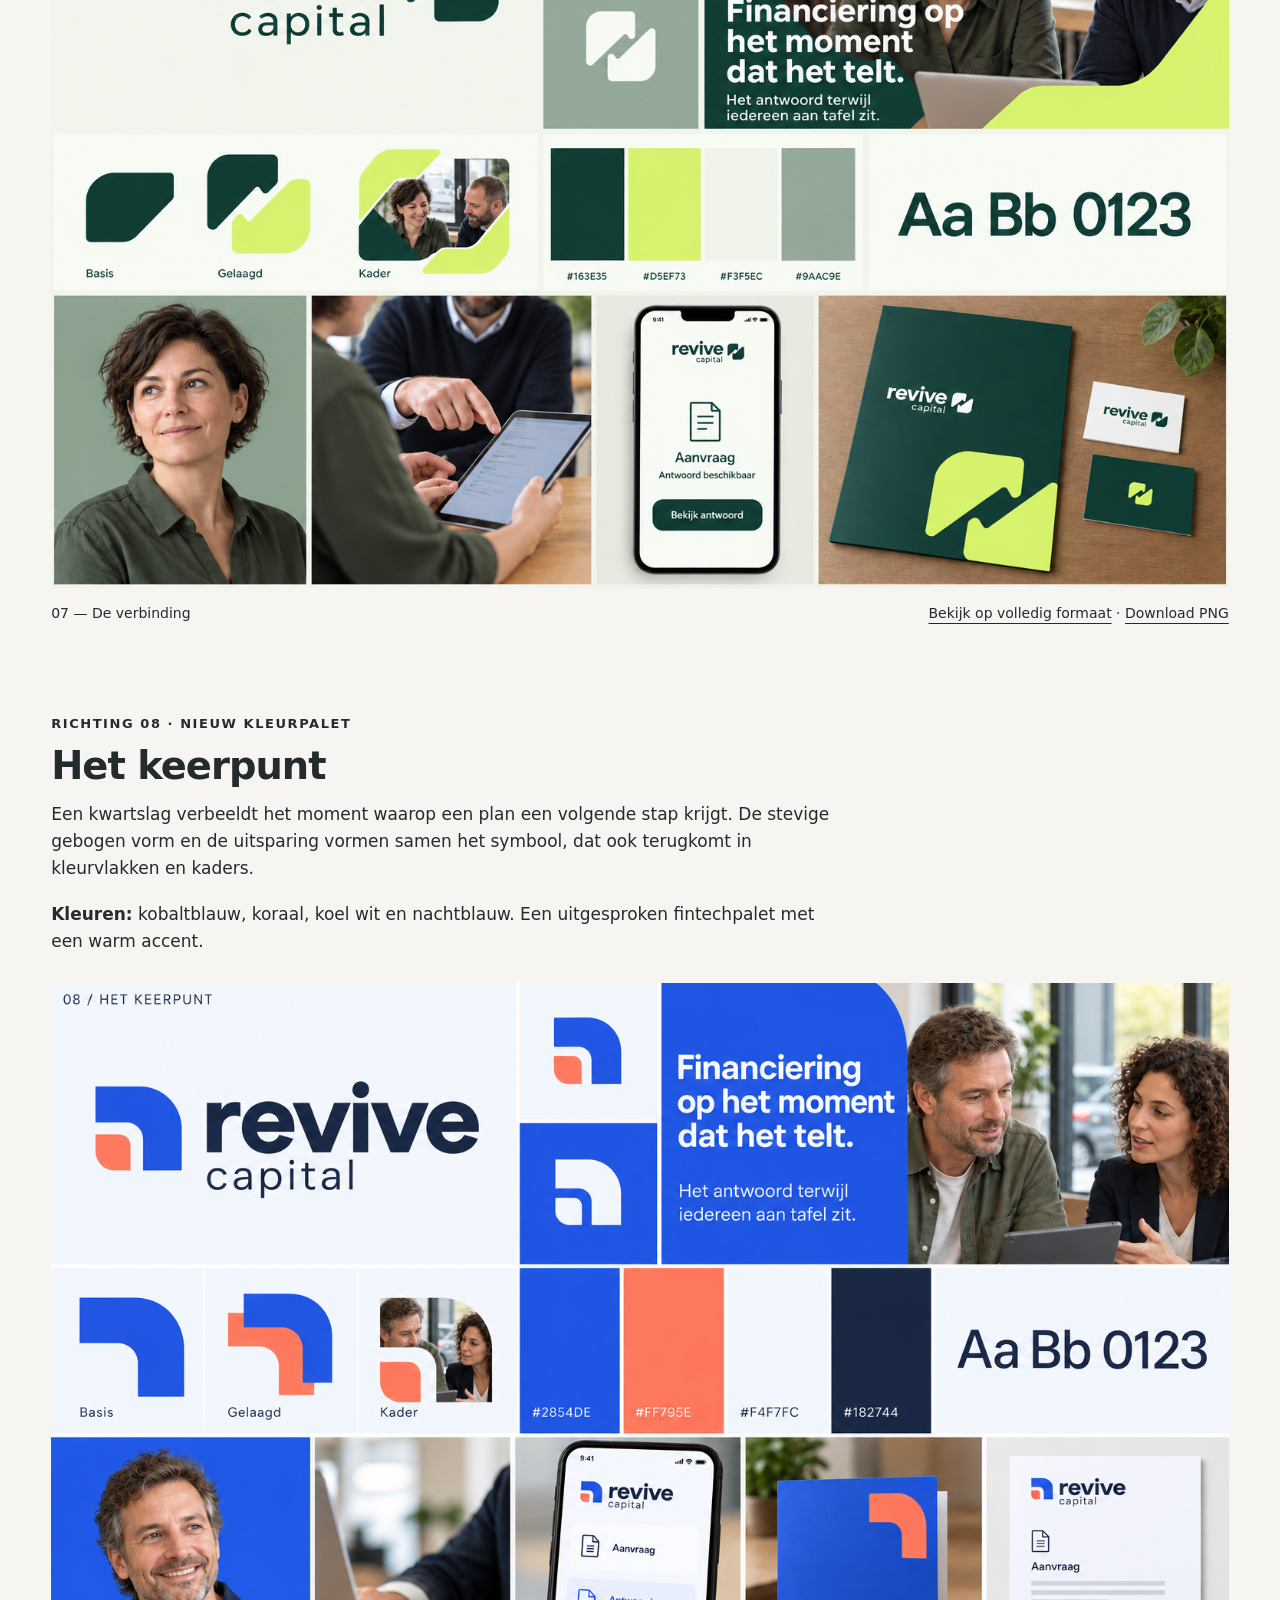
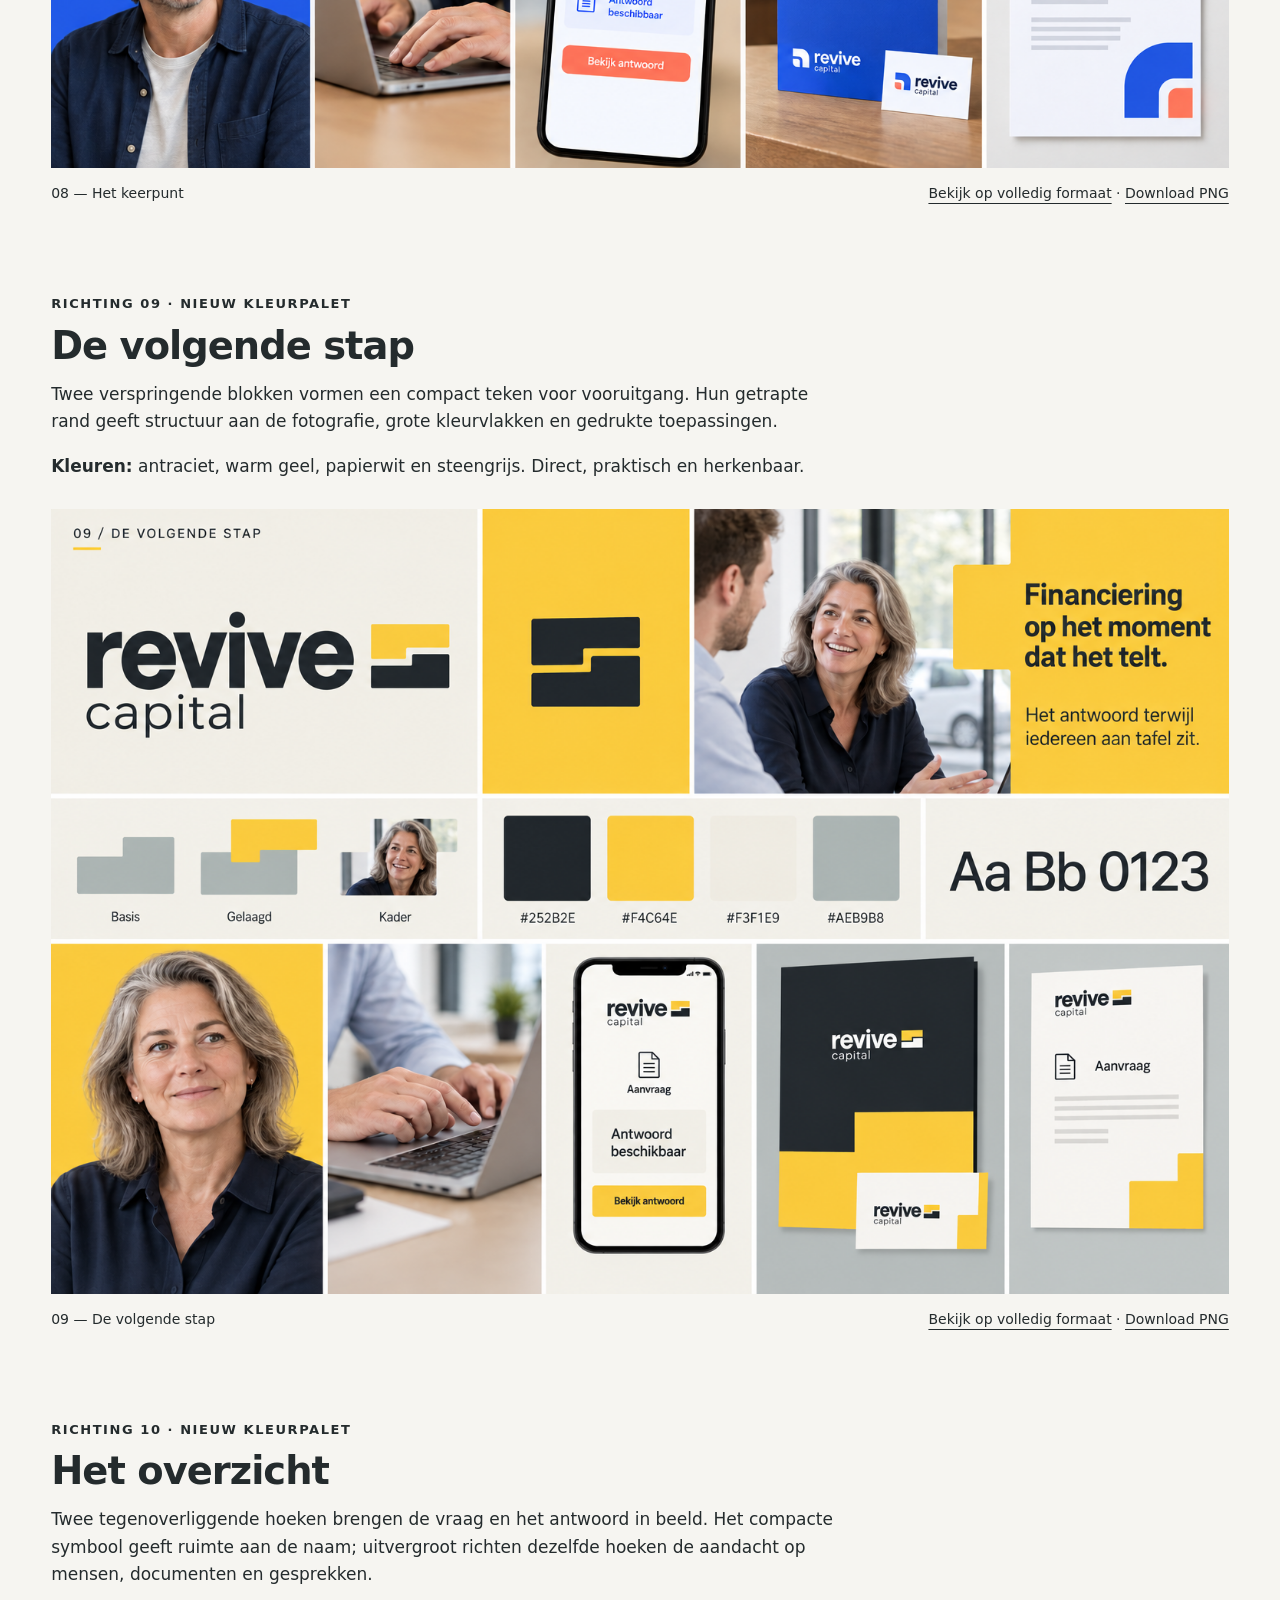
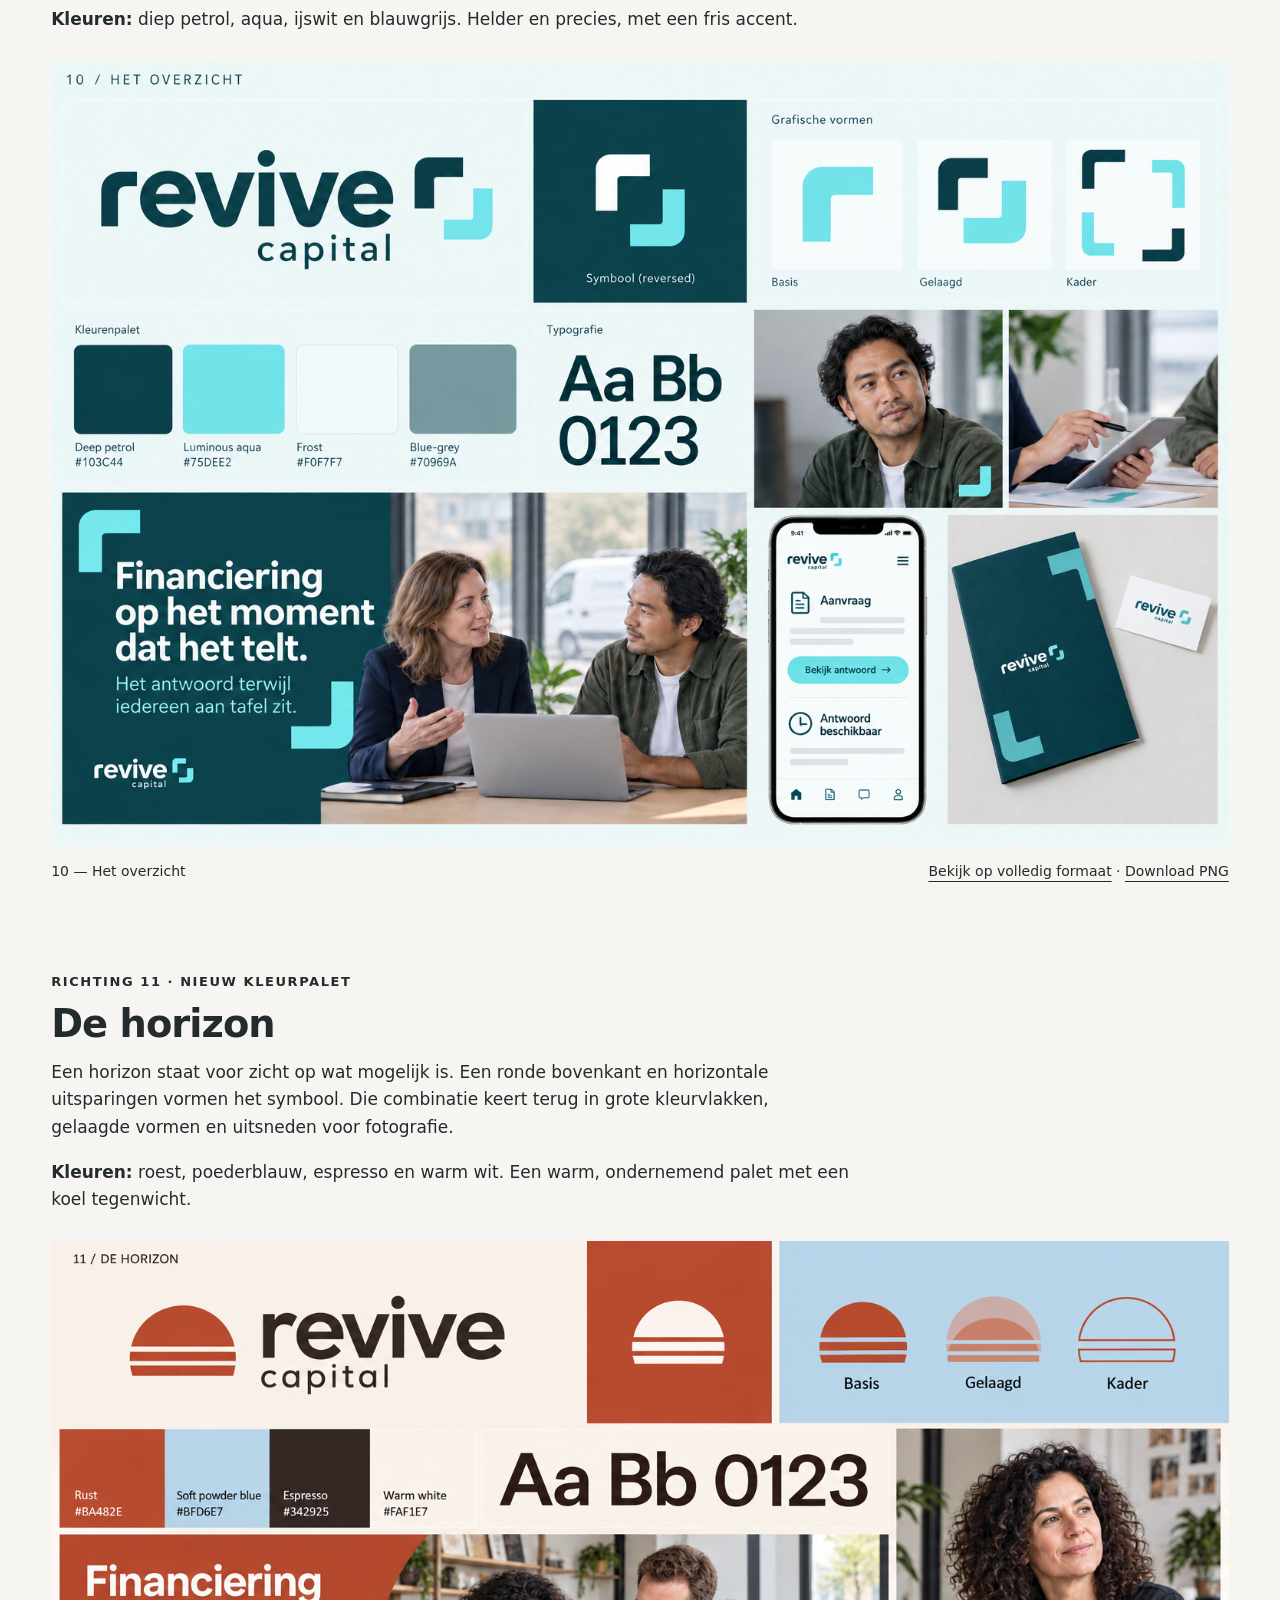
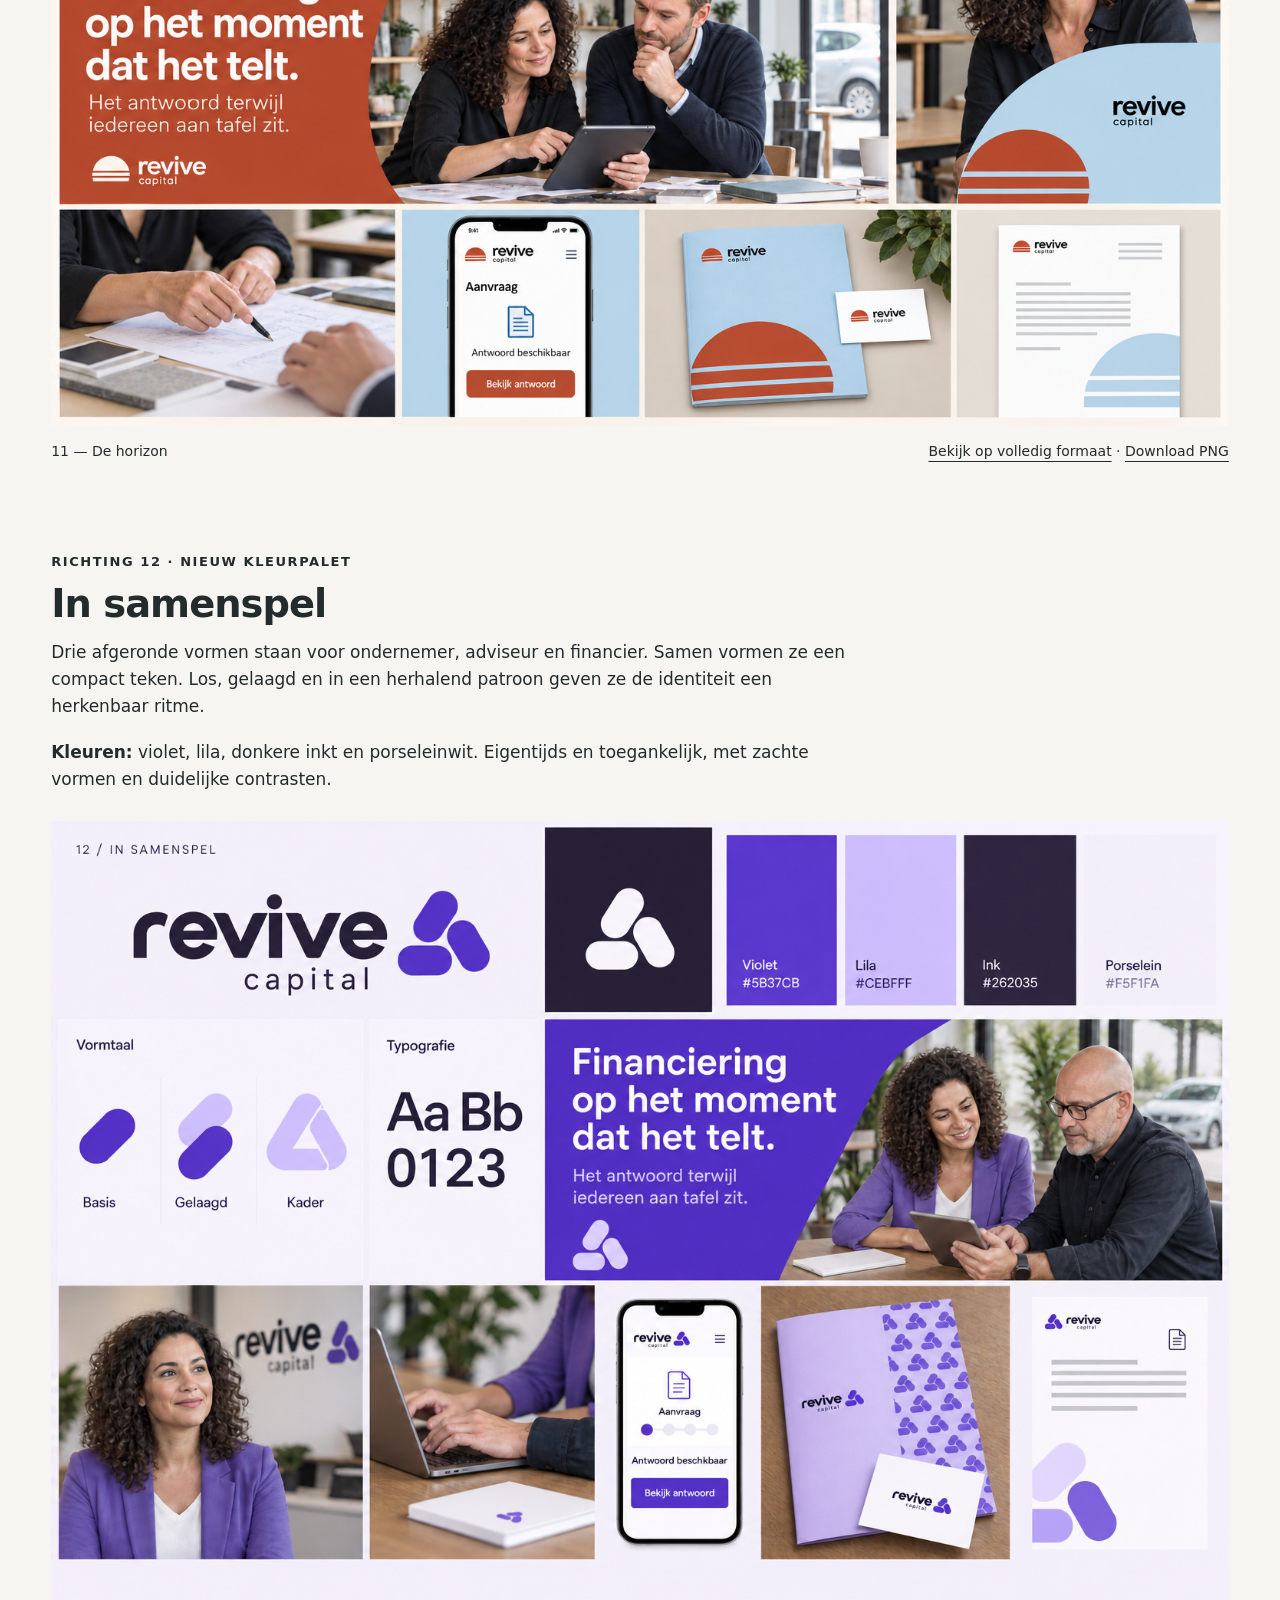
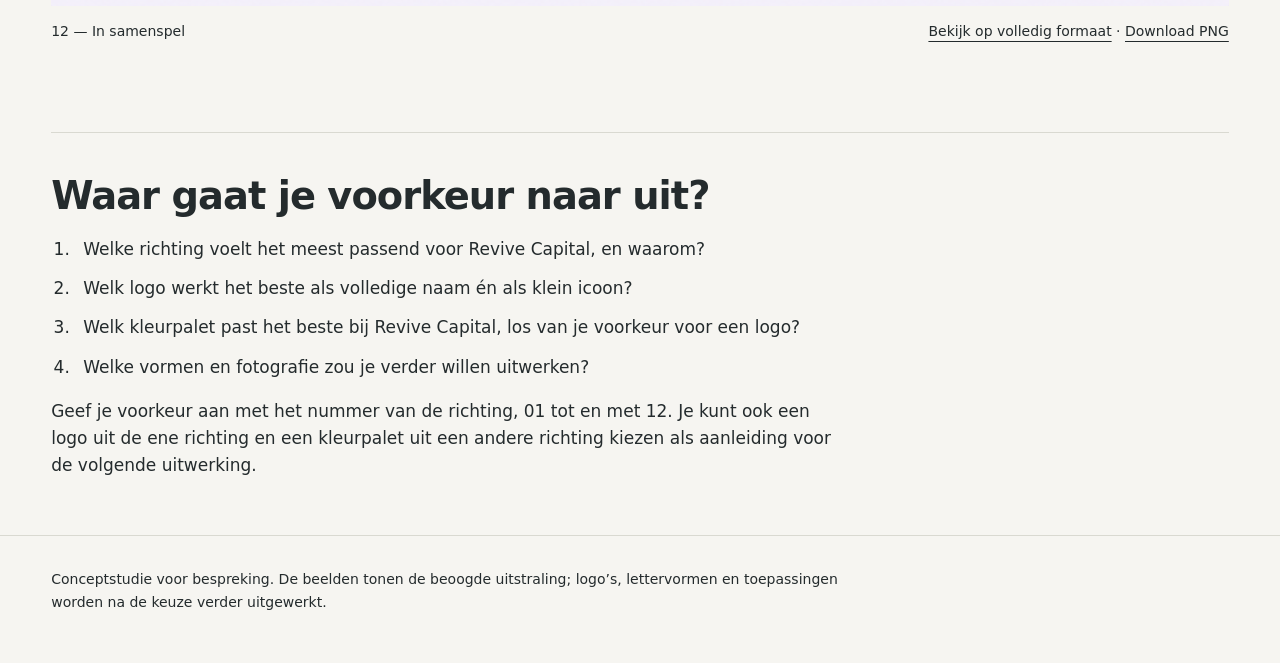
==== commit 677c8dd9: "Add twenty new Revive brand directions" ====
--- a/fresh-directions/index.html
+++ b/fresh-directions/index.html
@@ -39,7 +39,7 @@
       <h1>Twaalf visuele richtingen.</h1>
       <p>Twaalf voorstellen voor de uitstraling van Revive Capital. Elk moodboard brengt het logo, de vormentaal, kleuren, typografie en fotografie samen in digitale en gedrukte toepassingen.</p>
       <p>Het uitgangspunt blijft gelijk: financiering op het moment dat het telt. Richtingen 01–06 verkennen het warme auberginepalet. Richtingen 07–12 voegen nieuwe logo’s en zes andere kleurpaletten toe. Nieuw: petrol en aqua, roest en poederblauw, violet en lila.</p>
-      <p><strong>Nieuwste ronde:</strong> <a href="pulse/">revive — dertien nieuwe richtingen en alle eerdere variaties</a>.</p>
+      <p><strong>Nieuwste ronde:</strong> <a href="pulse/">revive — twintig nieuwe richtingen en alle eerdere variaties</a>.</p>
       <nav aria-label="Bekijk de richtingen">
         <a href="#samen-aan-tafel">01 — Samen aan tafel</a>
         <a href="#doorstroom">02 — Doorstroom</a>
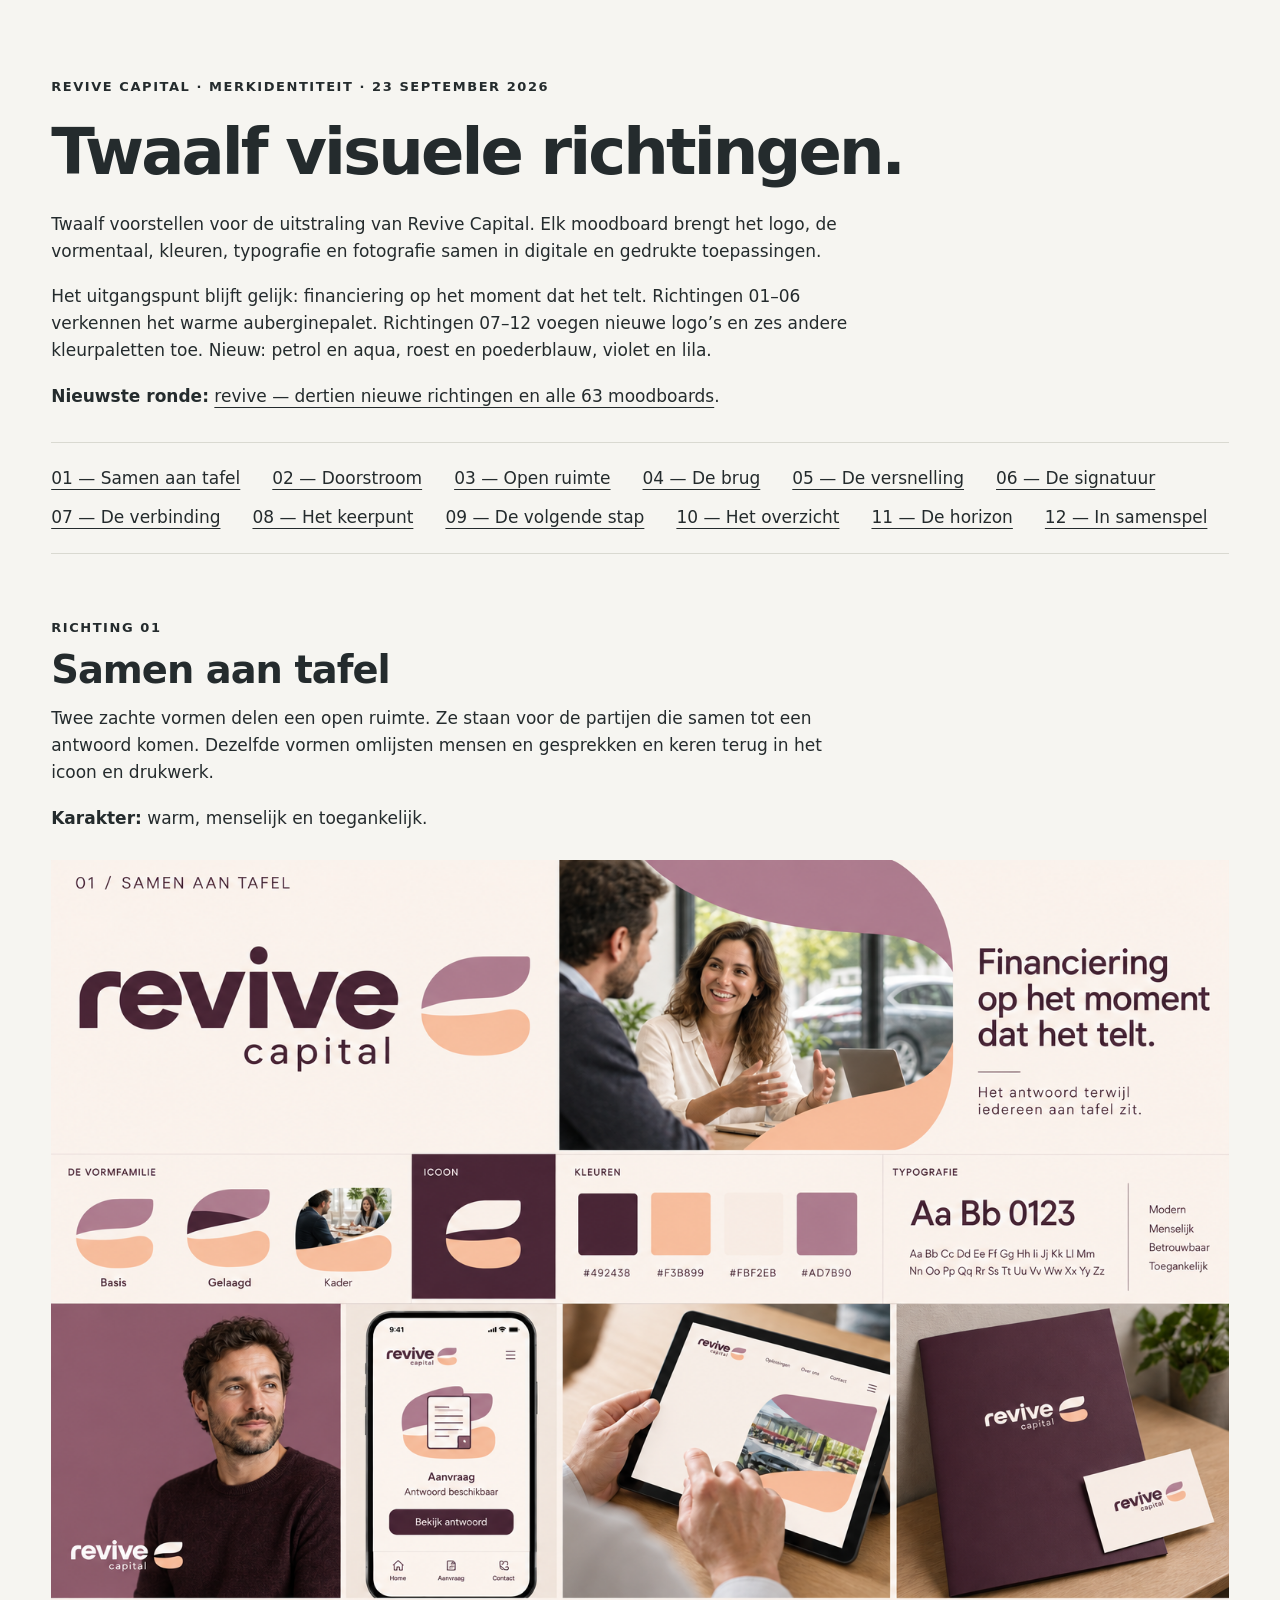
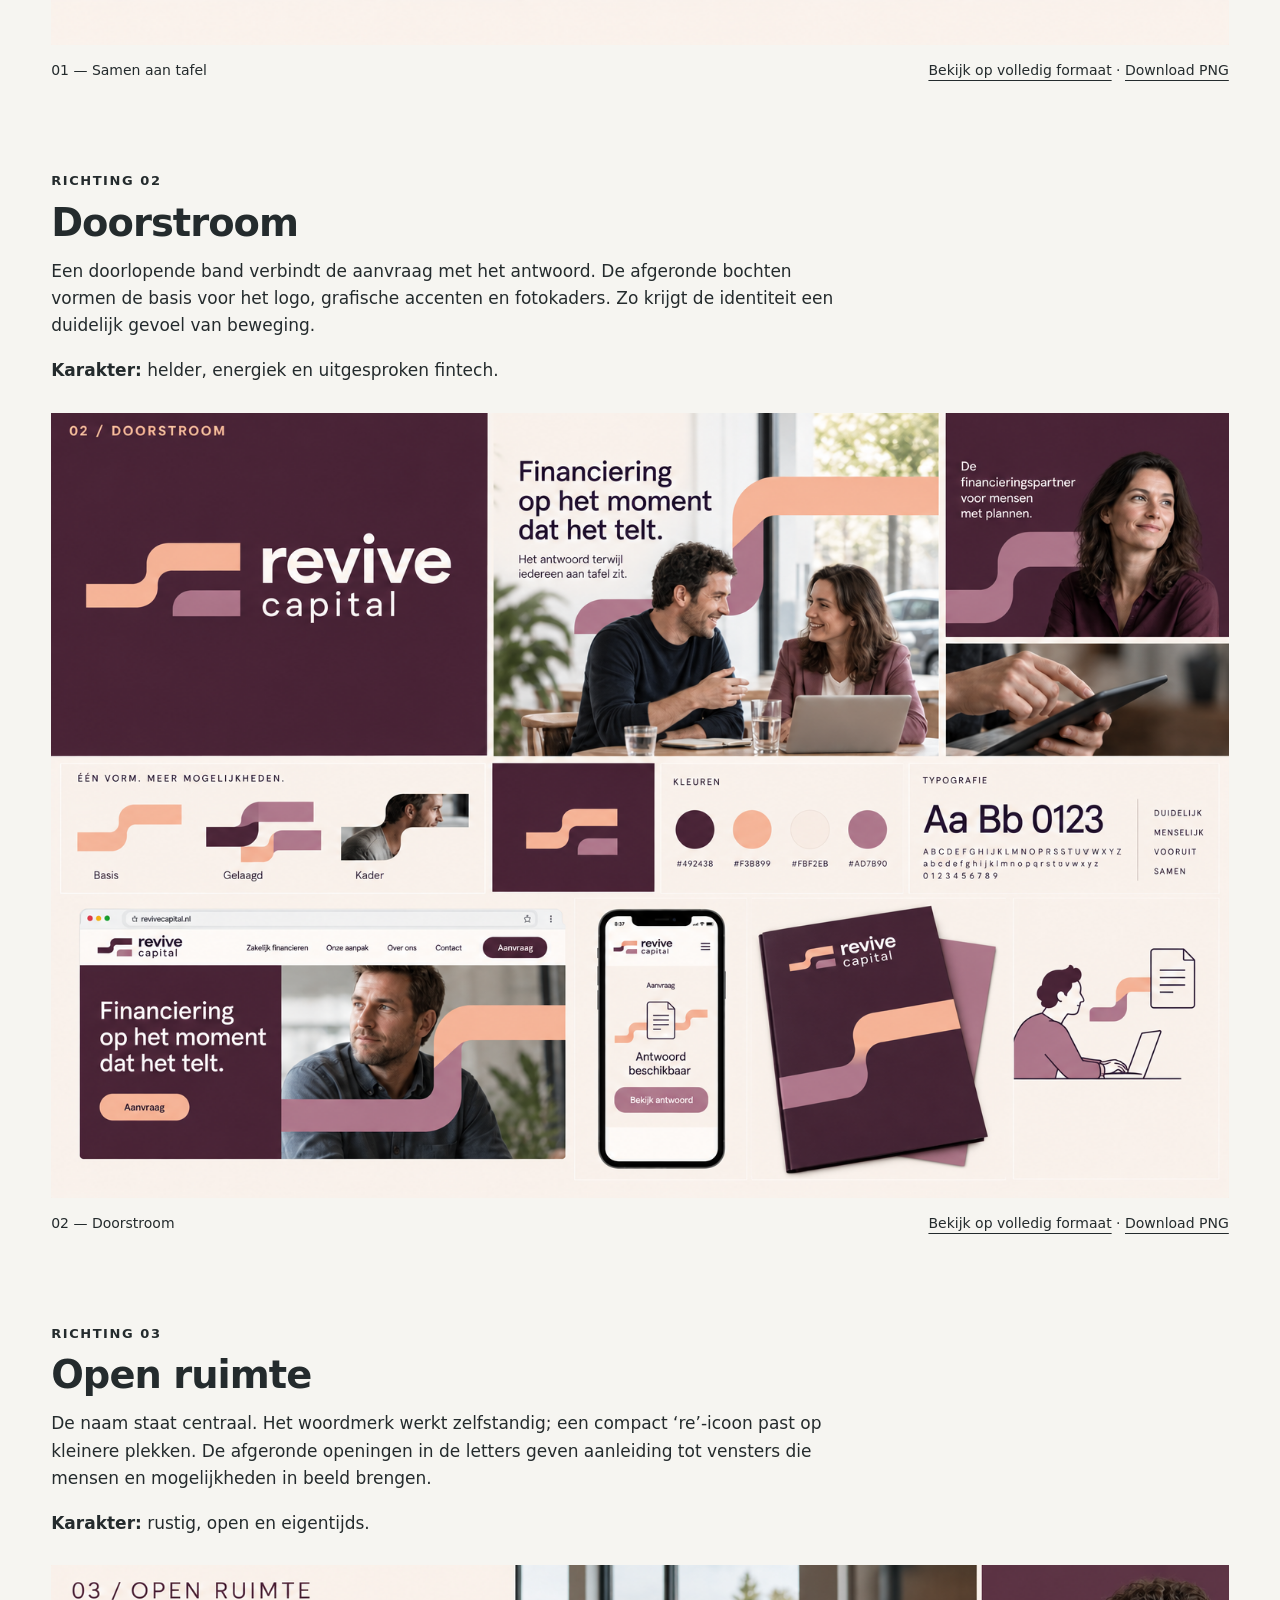
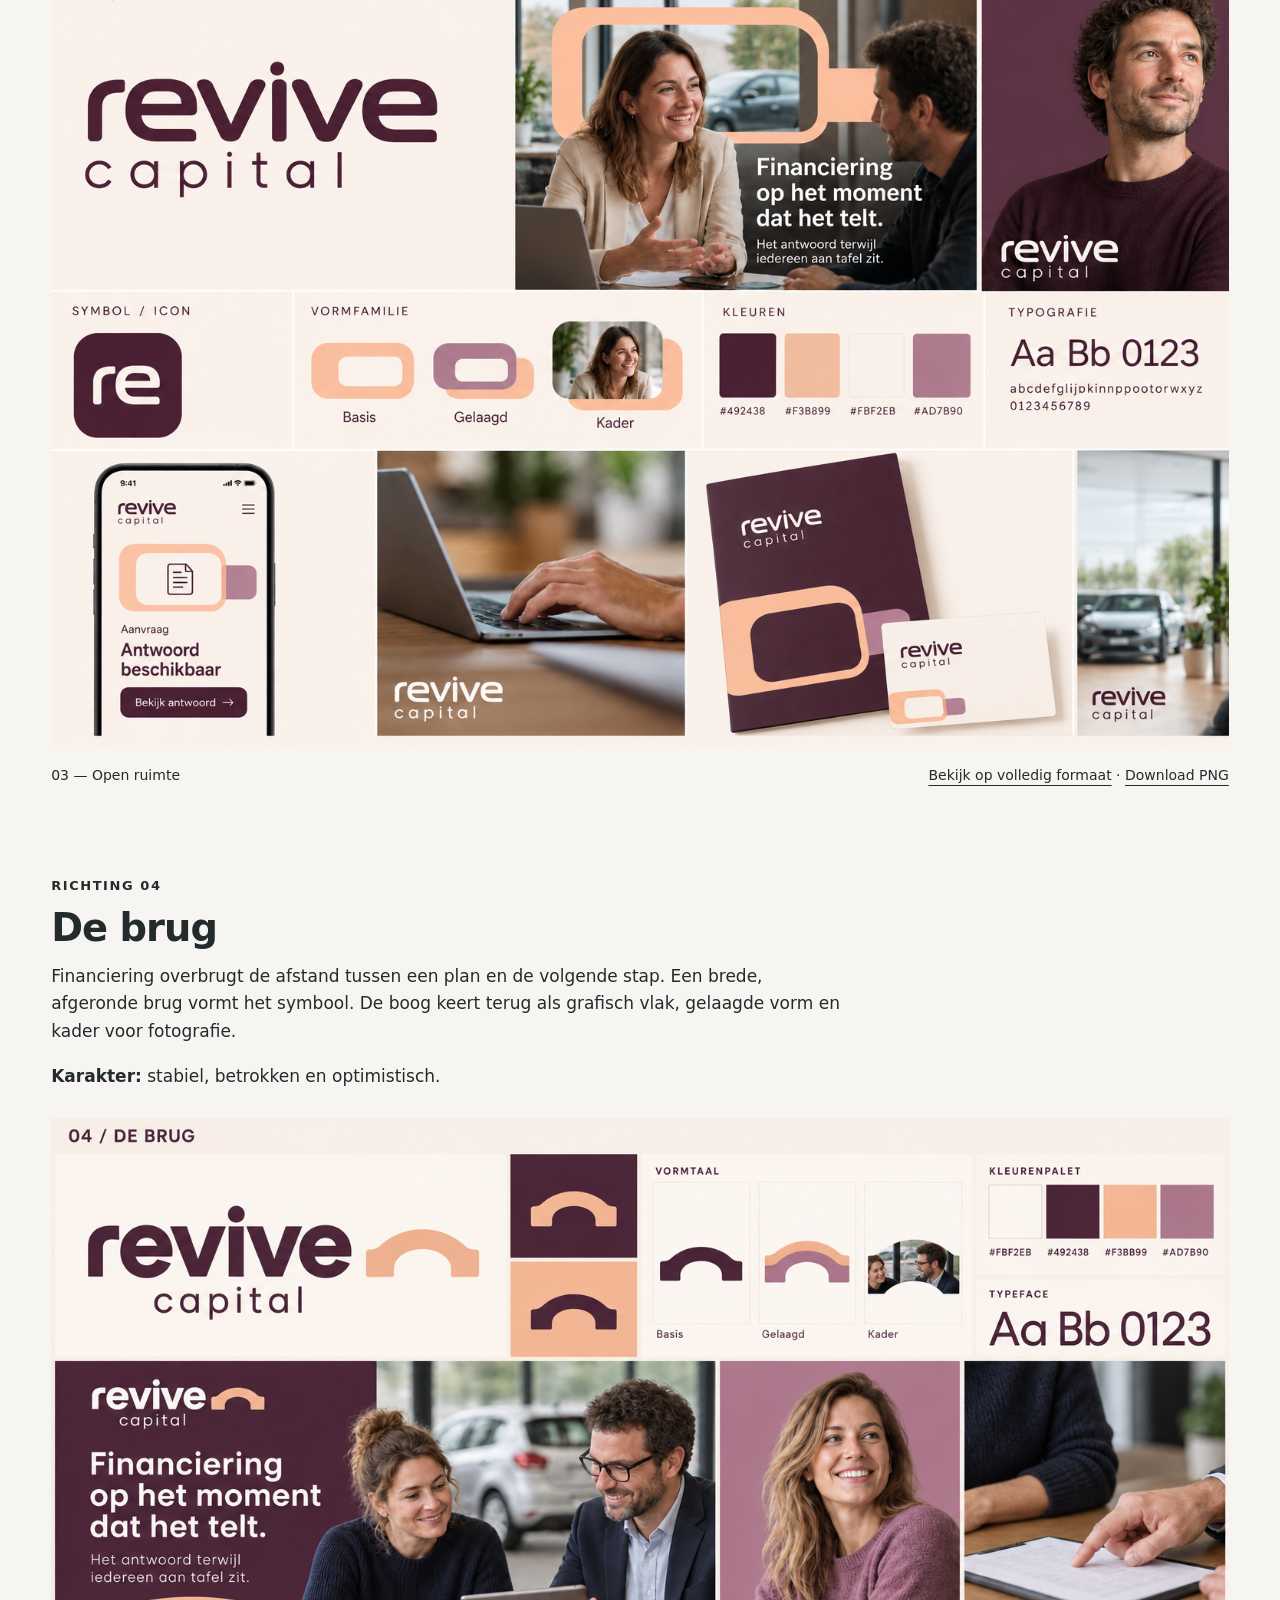
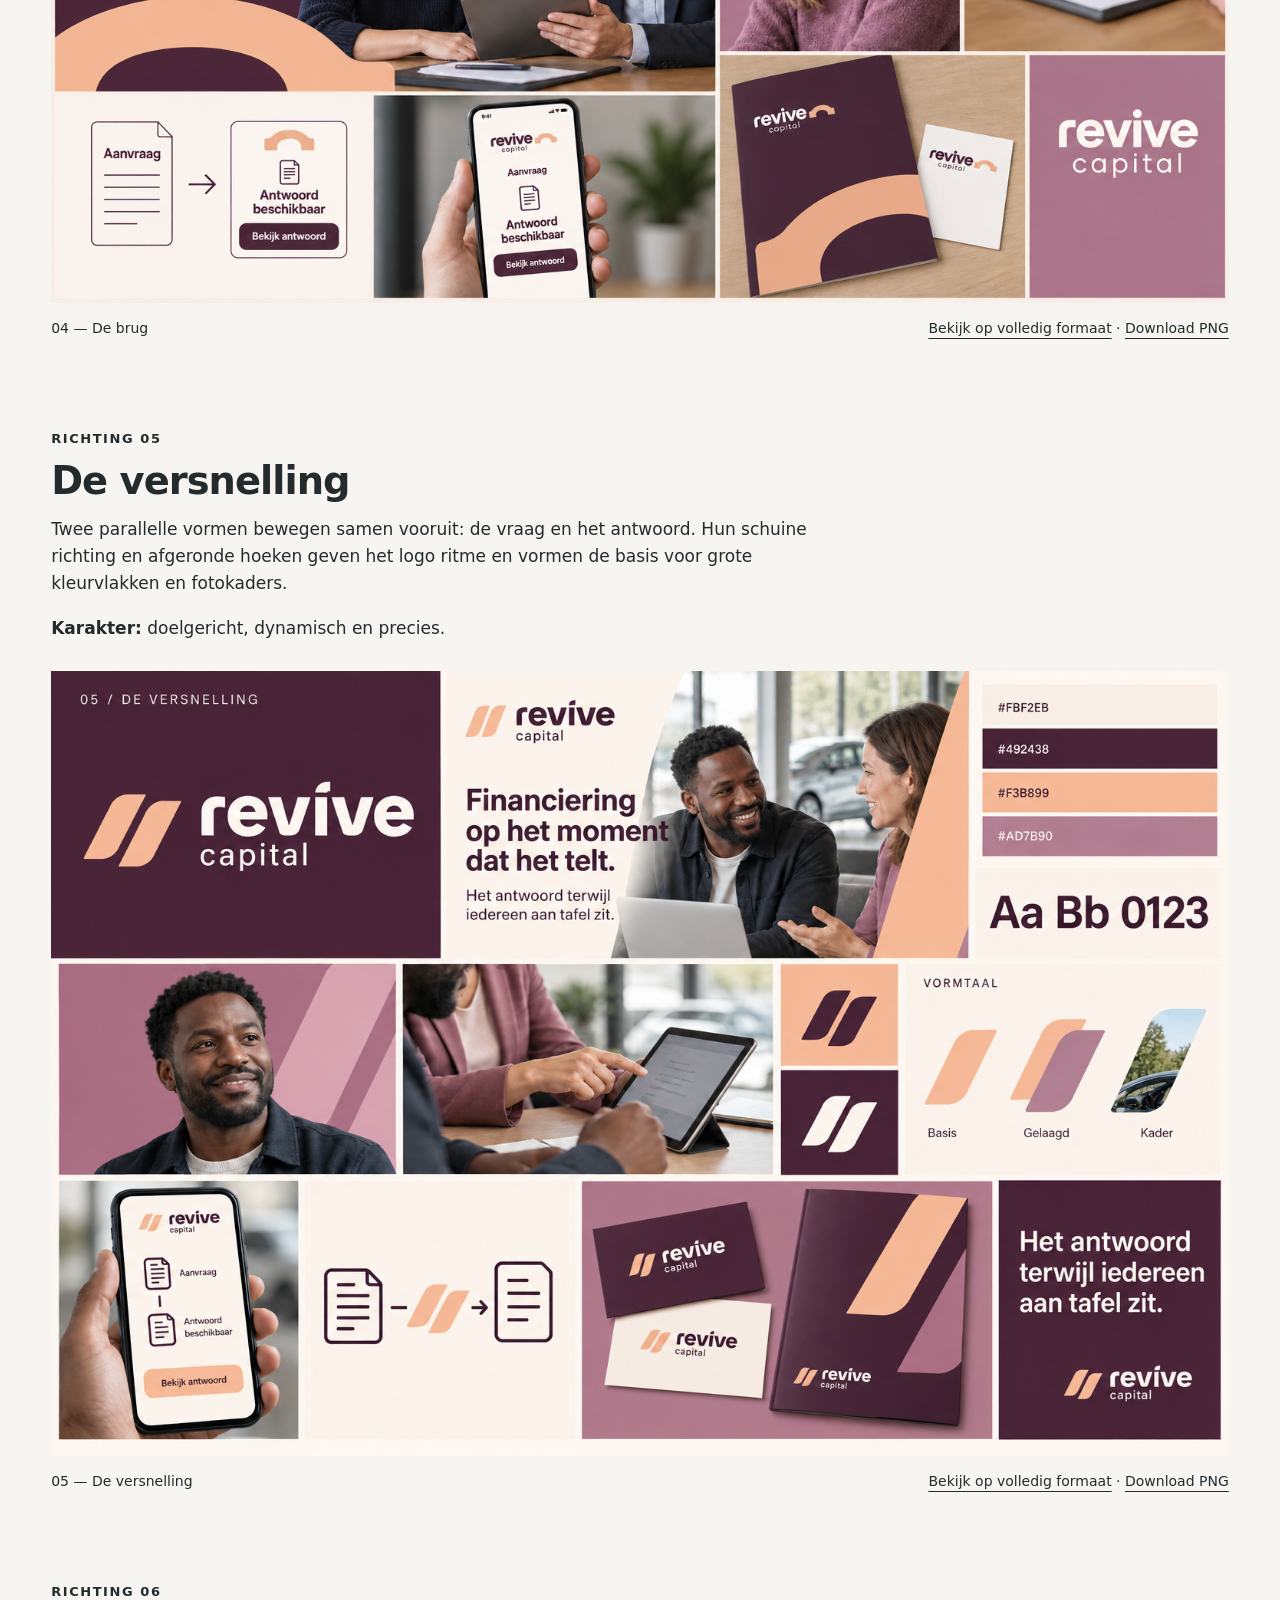
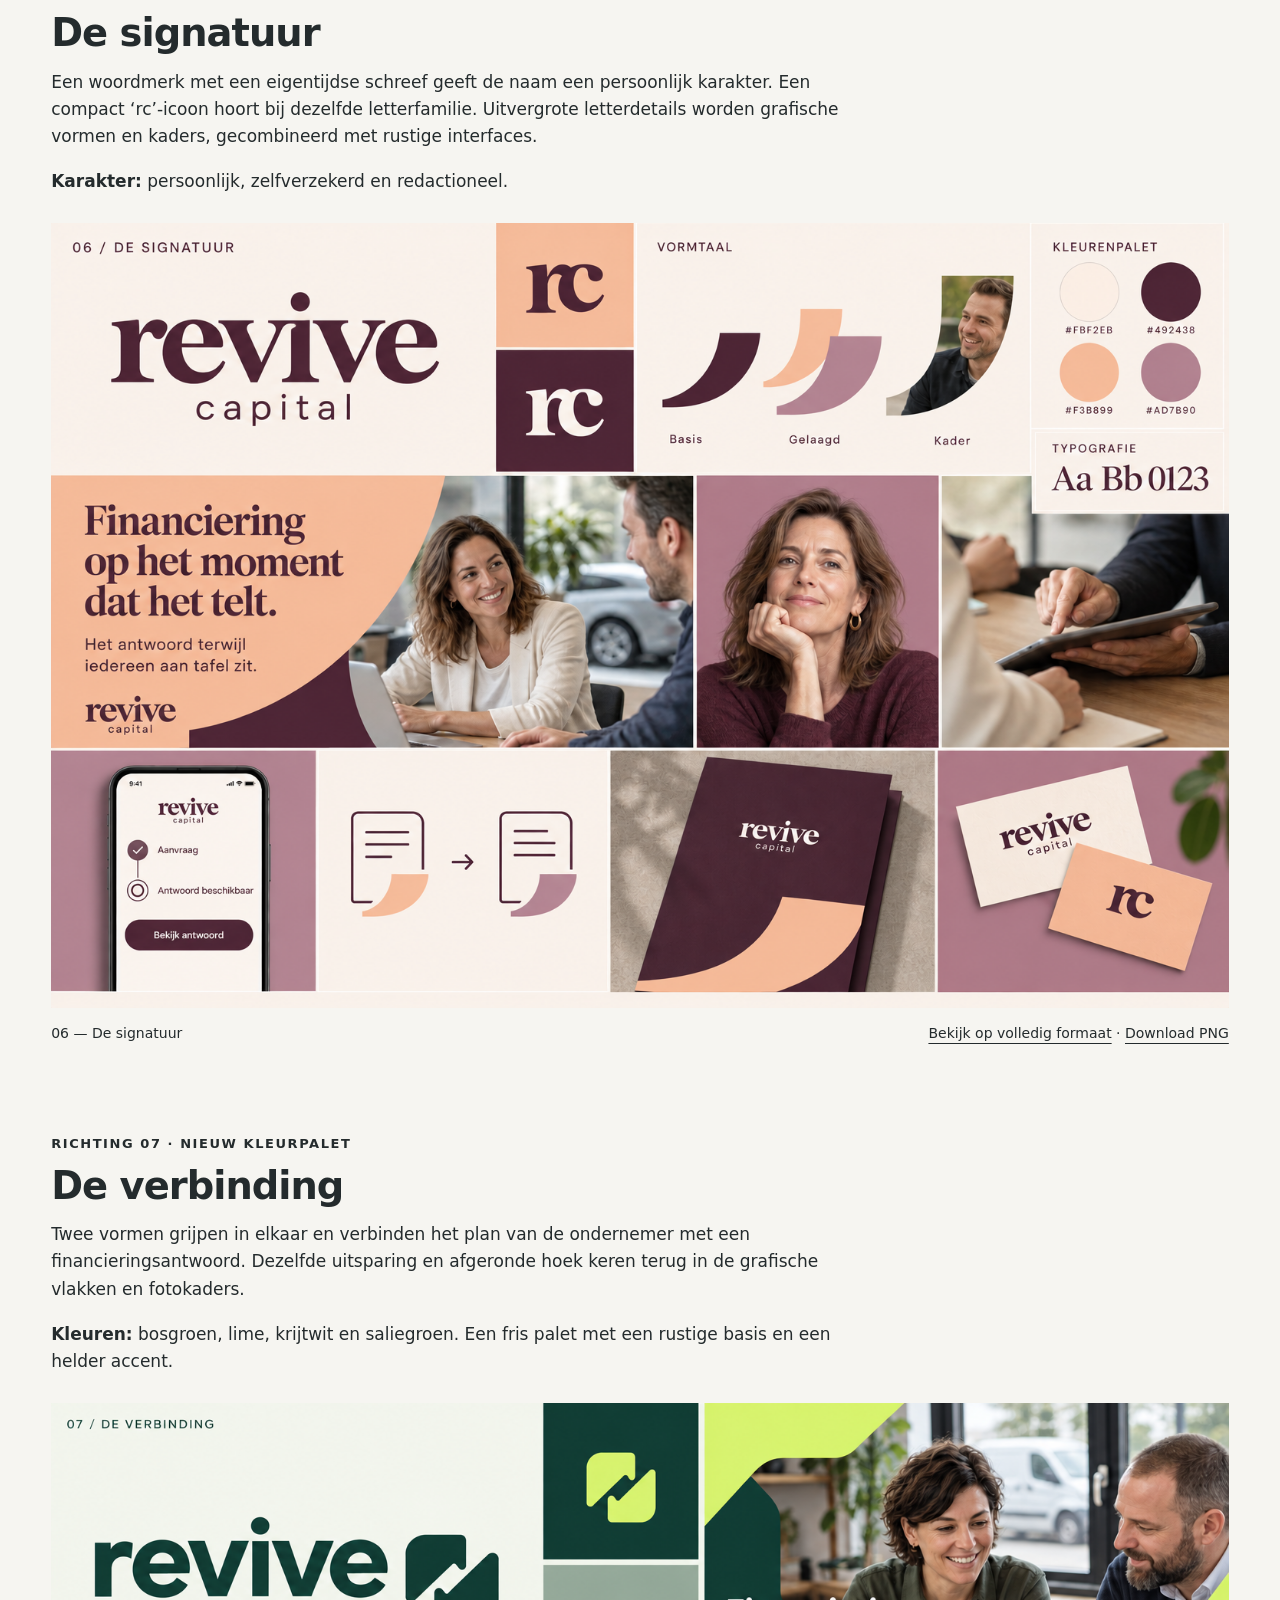
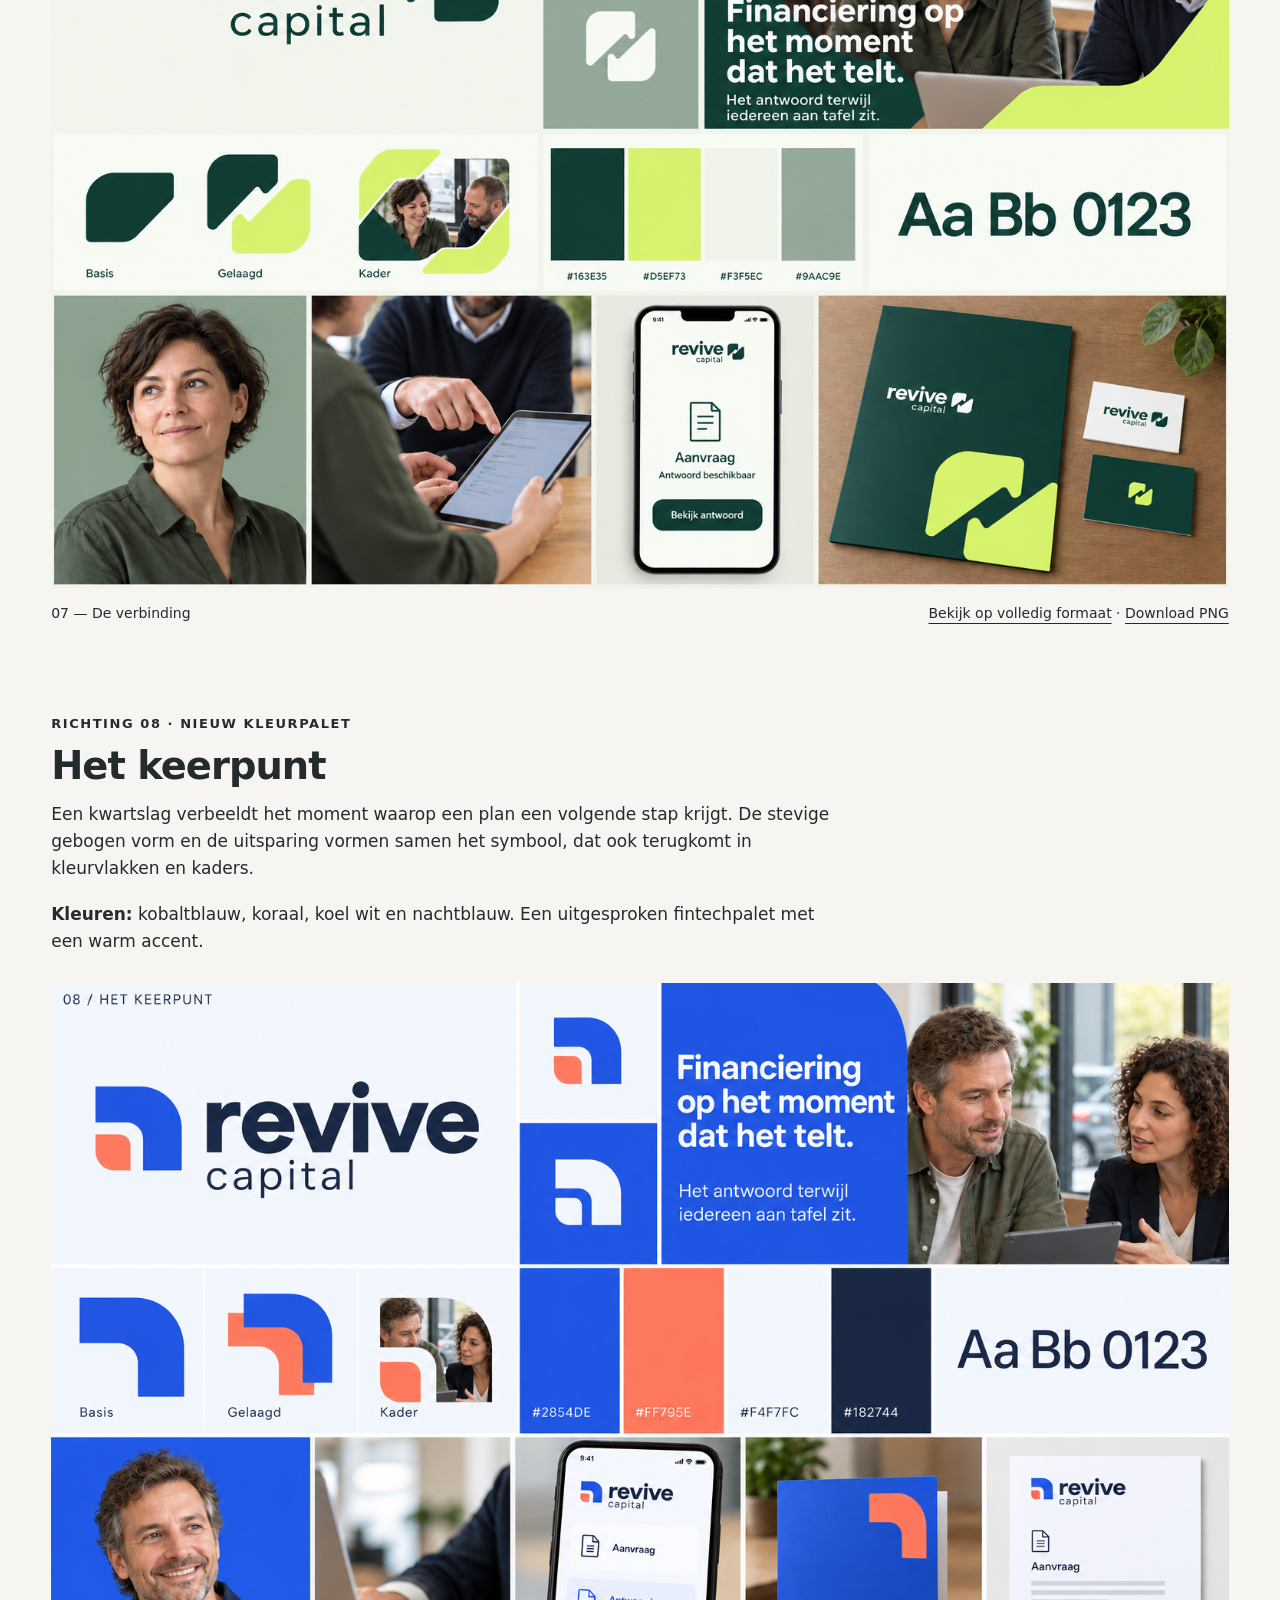
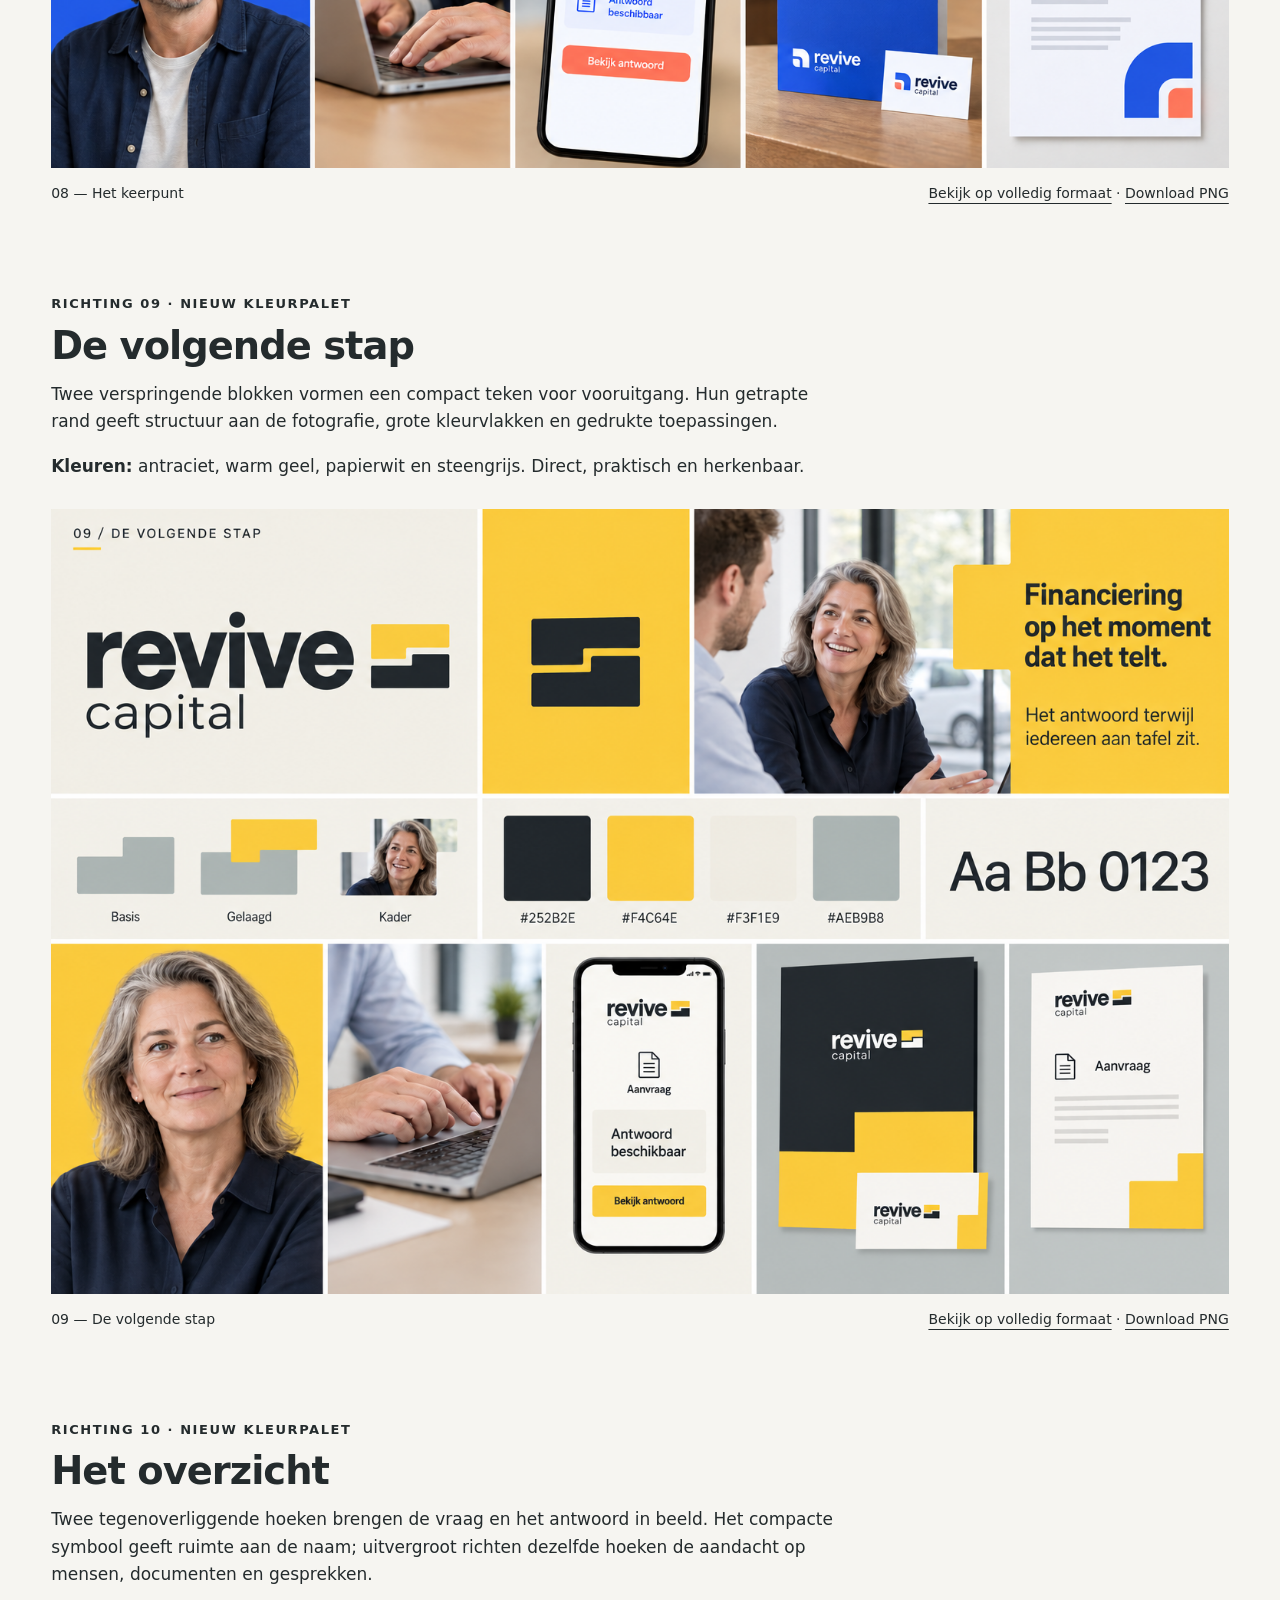
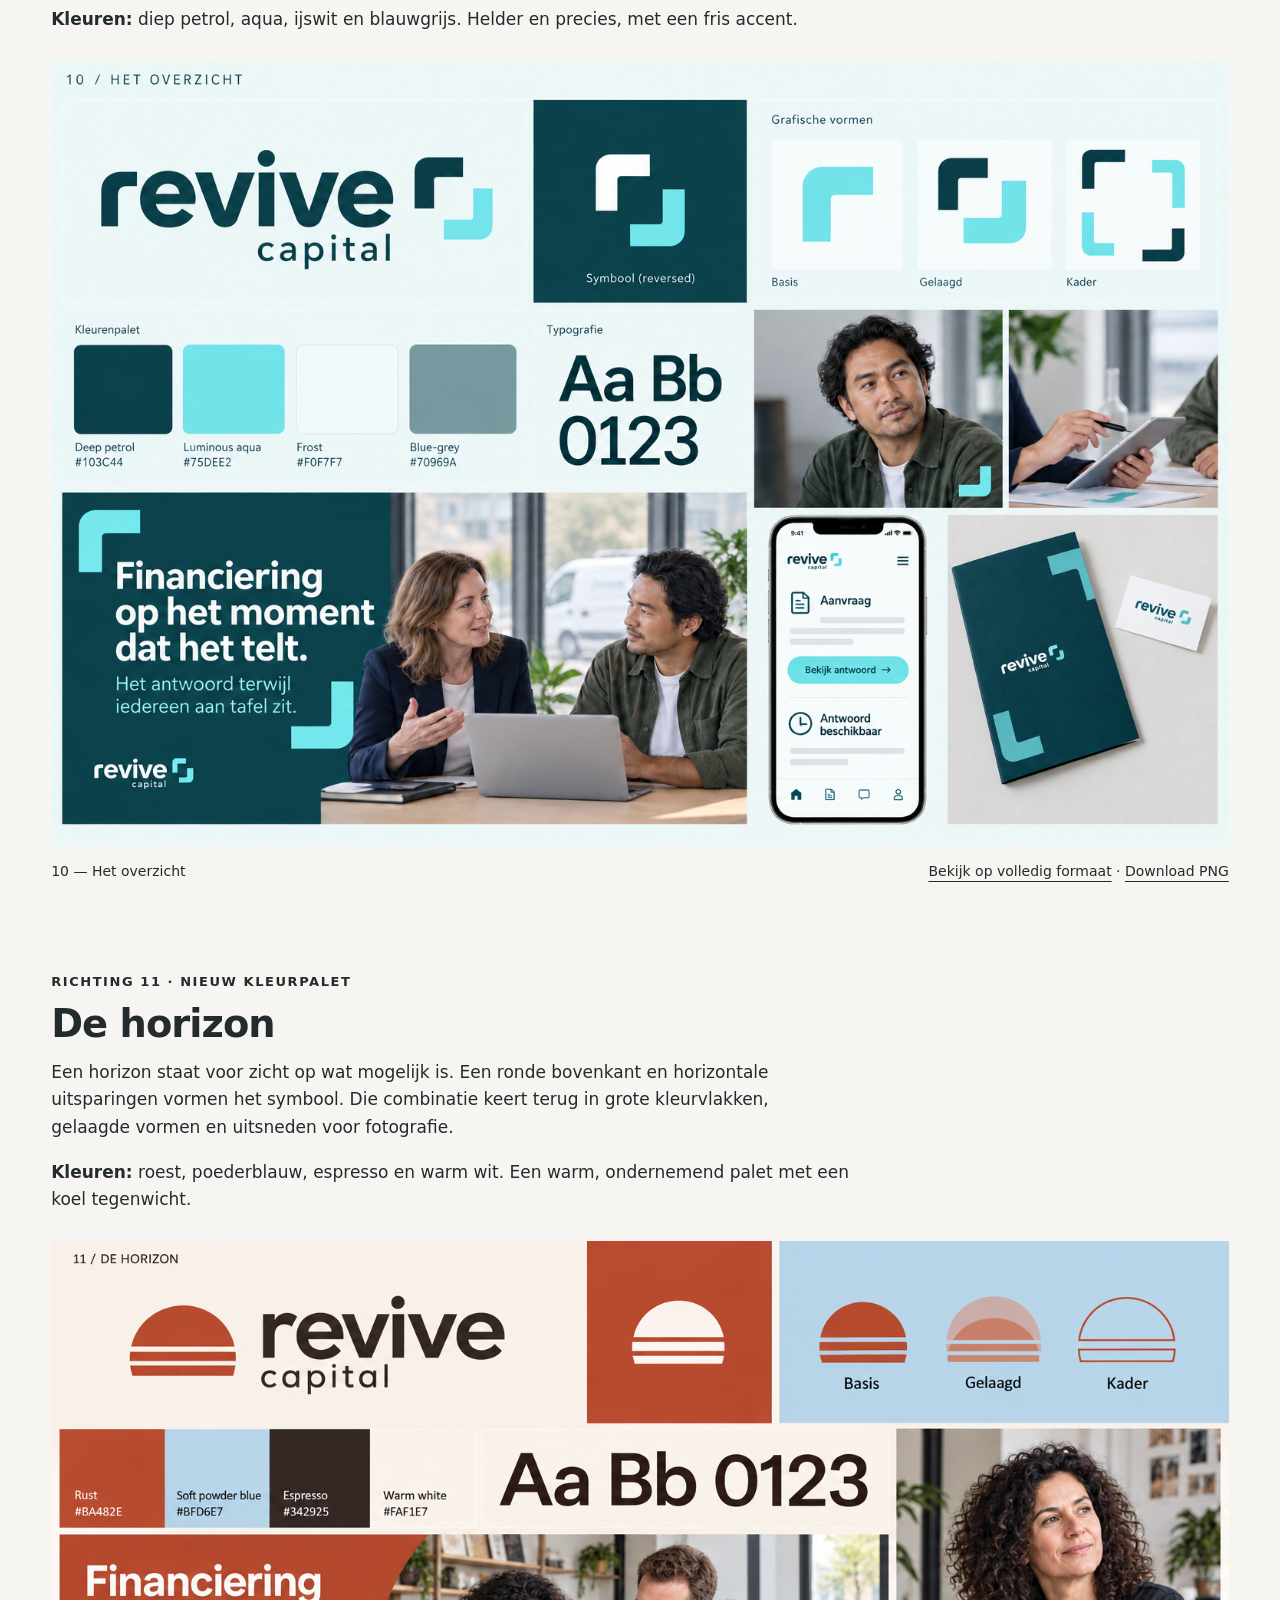
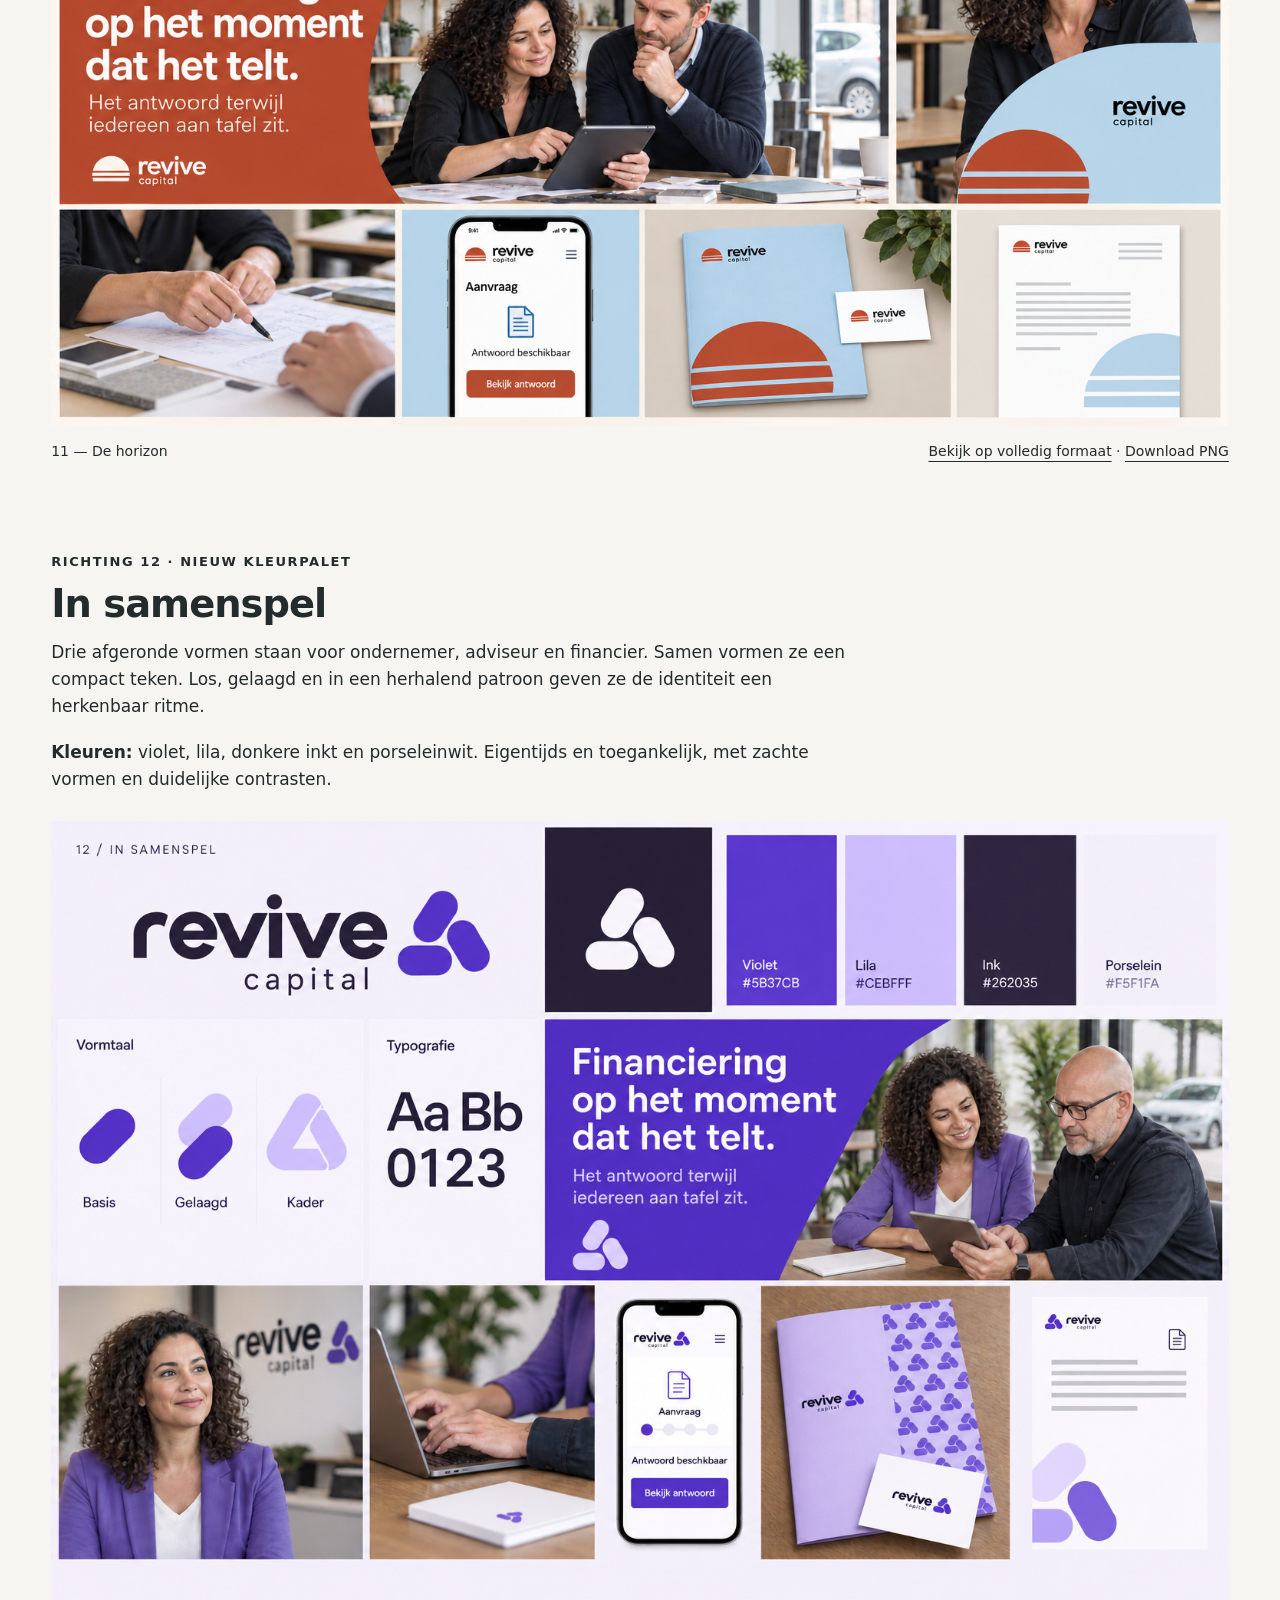
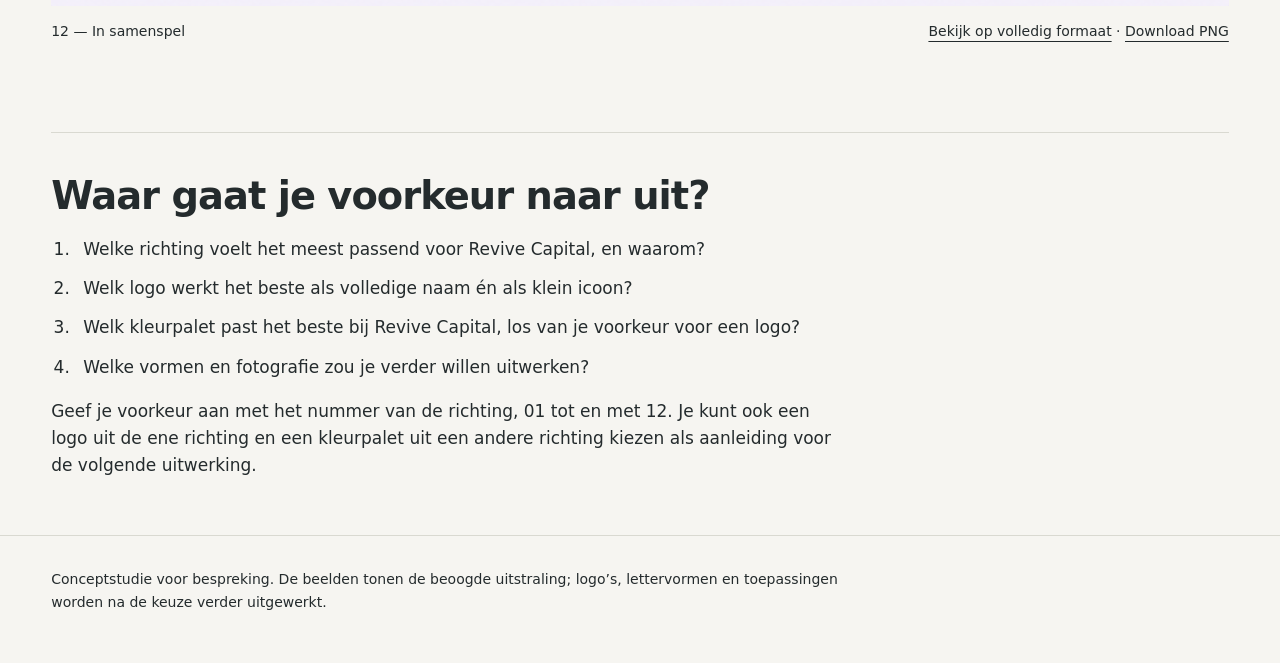
==== commit fbc5c020: "Add thirteen Revive logo directions" ====
--- a/fresh-directions/index.html
+++ b/fresh-directions/index.html
@@ -39,7 +39,7 @@
       <h1>Twaalf visuele richtingen.</h1>
       <p>Twaalf voorstellen voor de uitstraling van Revive Capital. Elk moodboard brengt het logo, de vormentaal, kleuren, typografie en fotografie samen in digitale en gedrukte toepassingen.</p>
       <p>Het uitgangspunt blijft gelijk: financiering op het moment dat het telt. Richtingen 01–06 verkennen het warme auberginepalet. Richtingen 07–12 voegen nieuwe logo’s en zes andere kleurpaletten toe. Nieuw: petrol en aqua, roest en poederblauw, violet en lila.</p>
-      <p><strong>Nieuwste ronde:</strong> <a href="pulse/">revive — twintig nieuwe richtingen en alle eerdere variaties</a>.</p>
+      <p><strong>Nieuwste ronde:</strong> <a href="pulse/">revive — dertien nieuwe richtingen en alle 63 moodboards</a>.</p>
       <nav aria-label="Bekijk de richtingen">
         <a href="#samen-aan-tafel">01 — Samen aan tafel</a>
         <a href="#doorstroom">02 — Doorstroom</a>
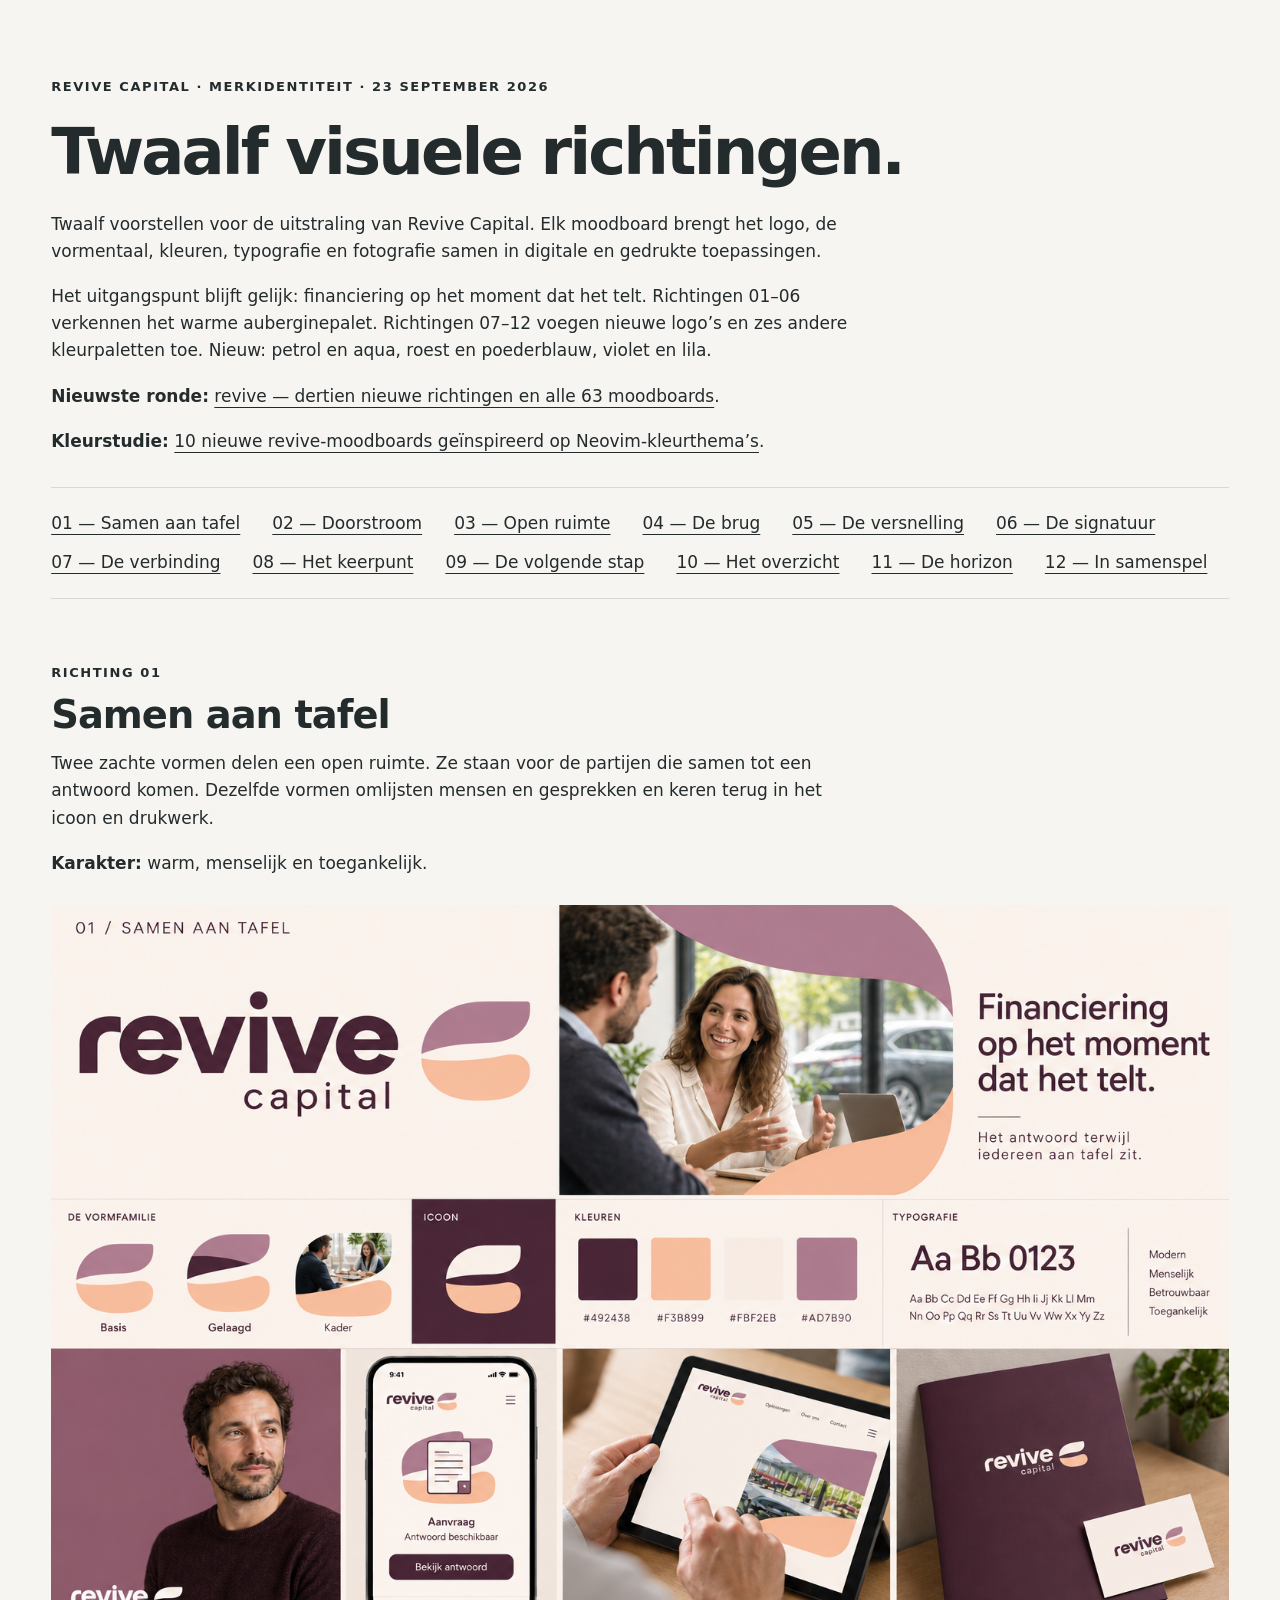
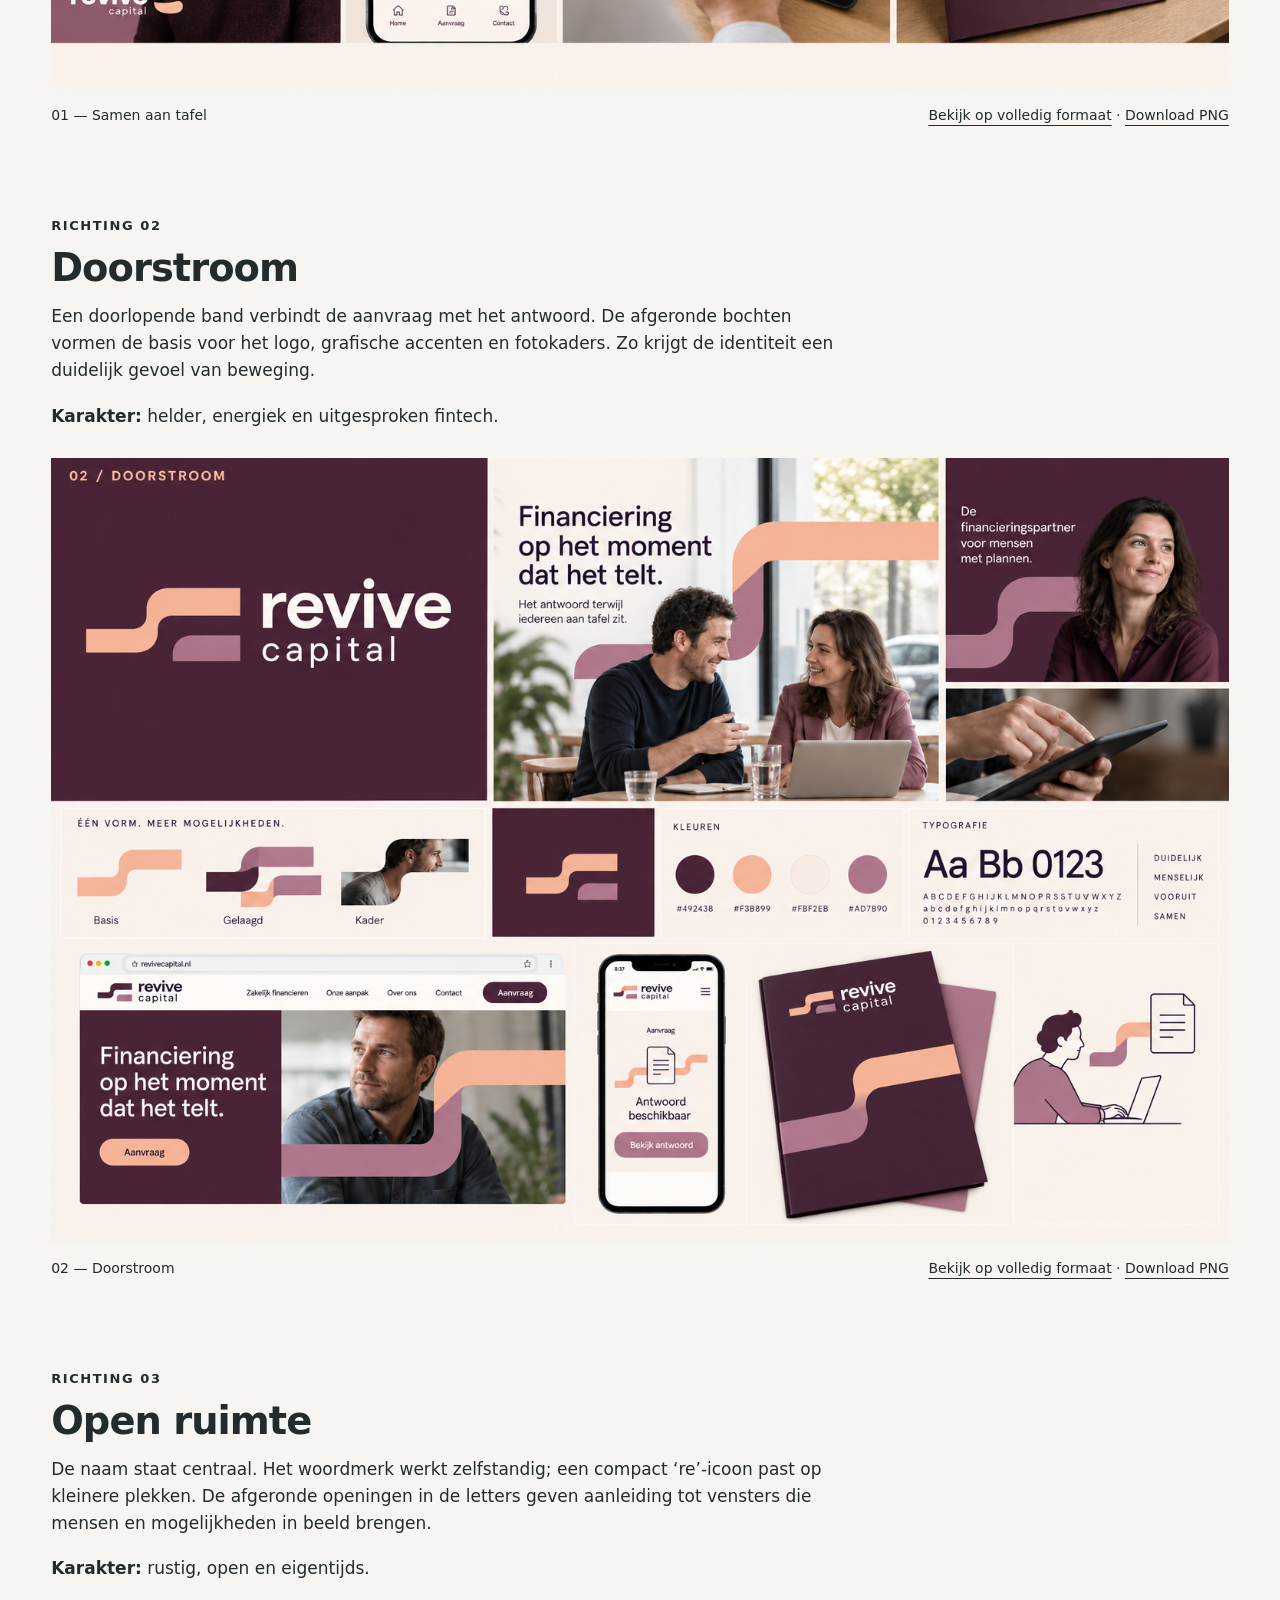
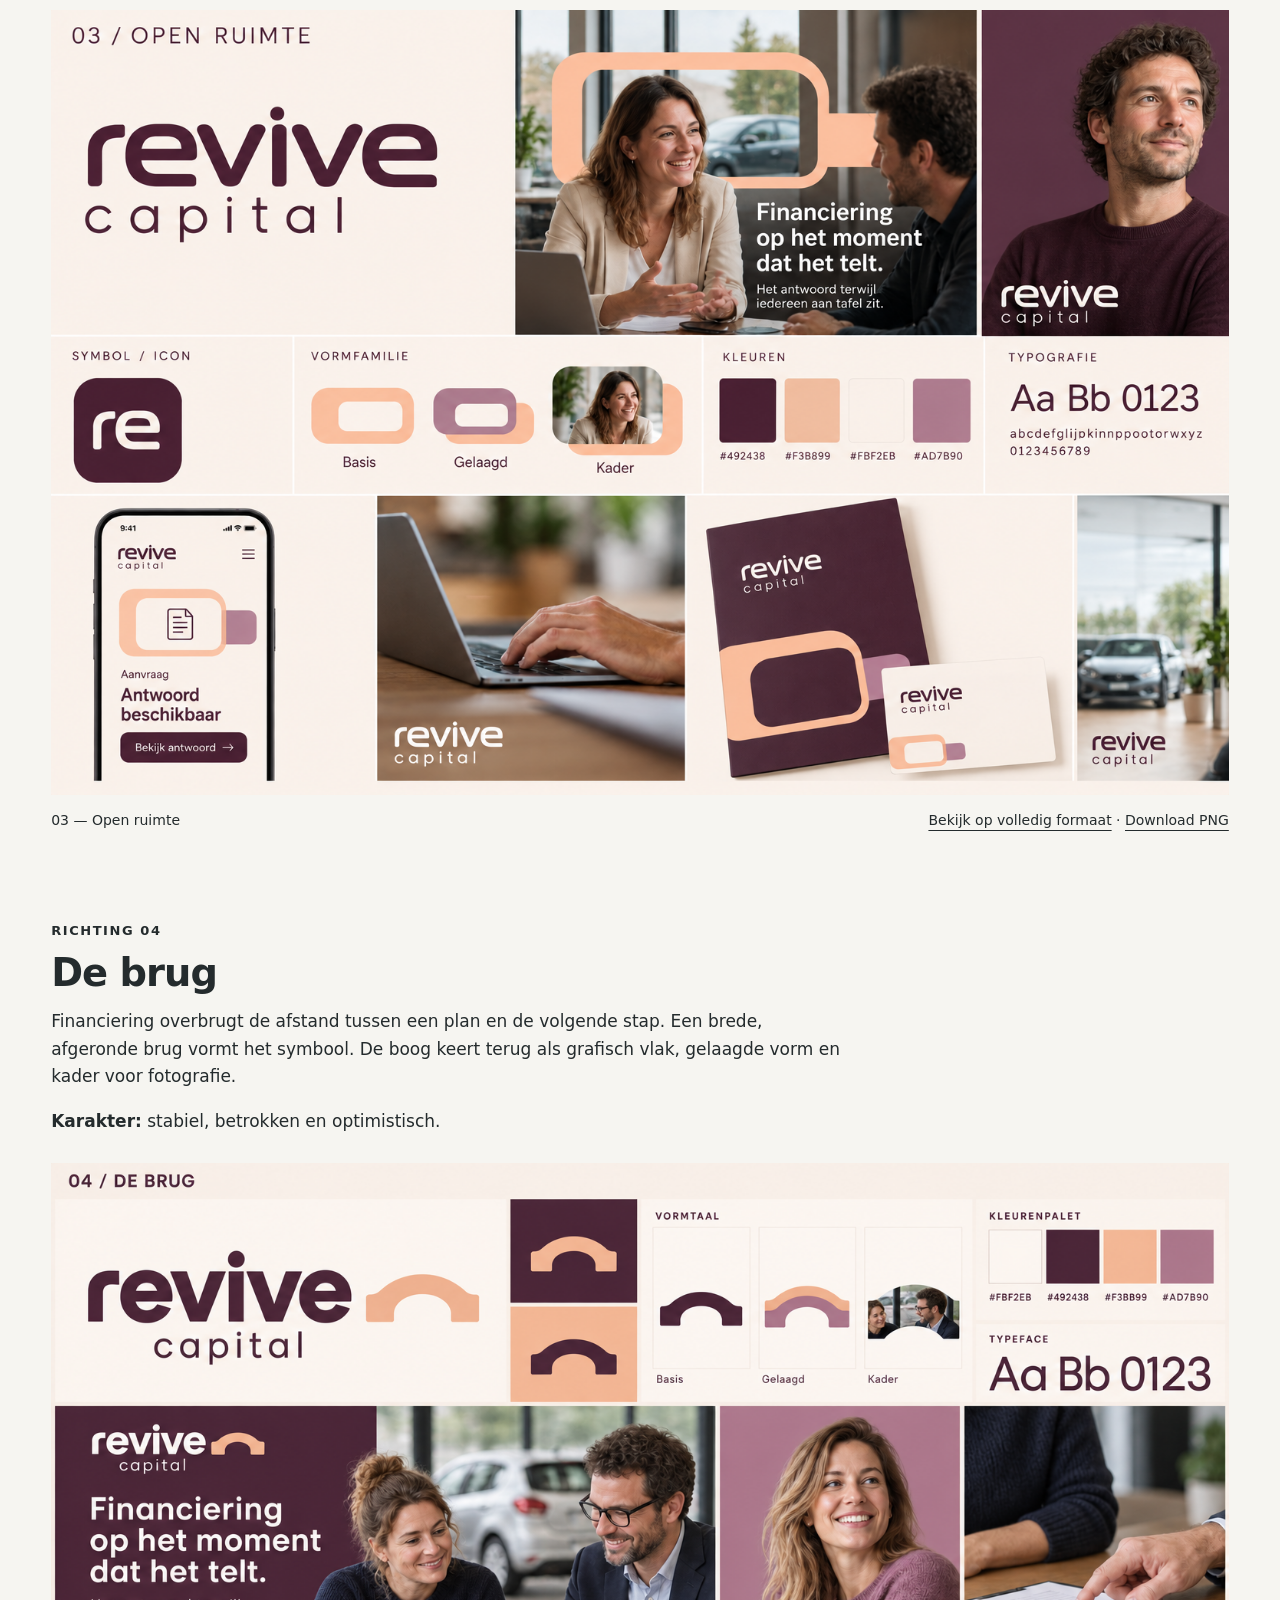
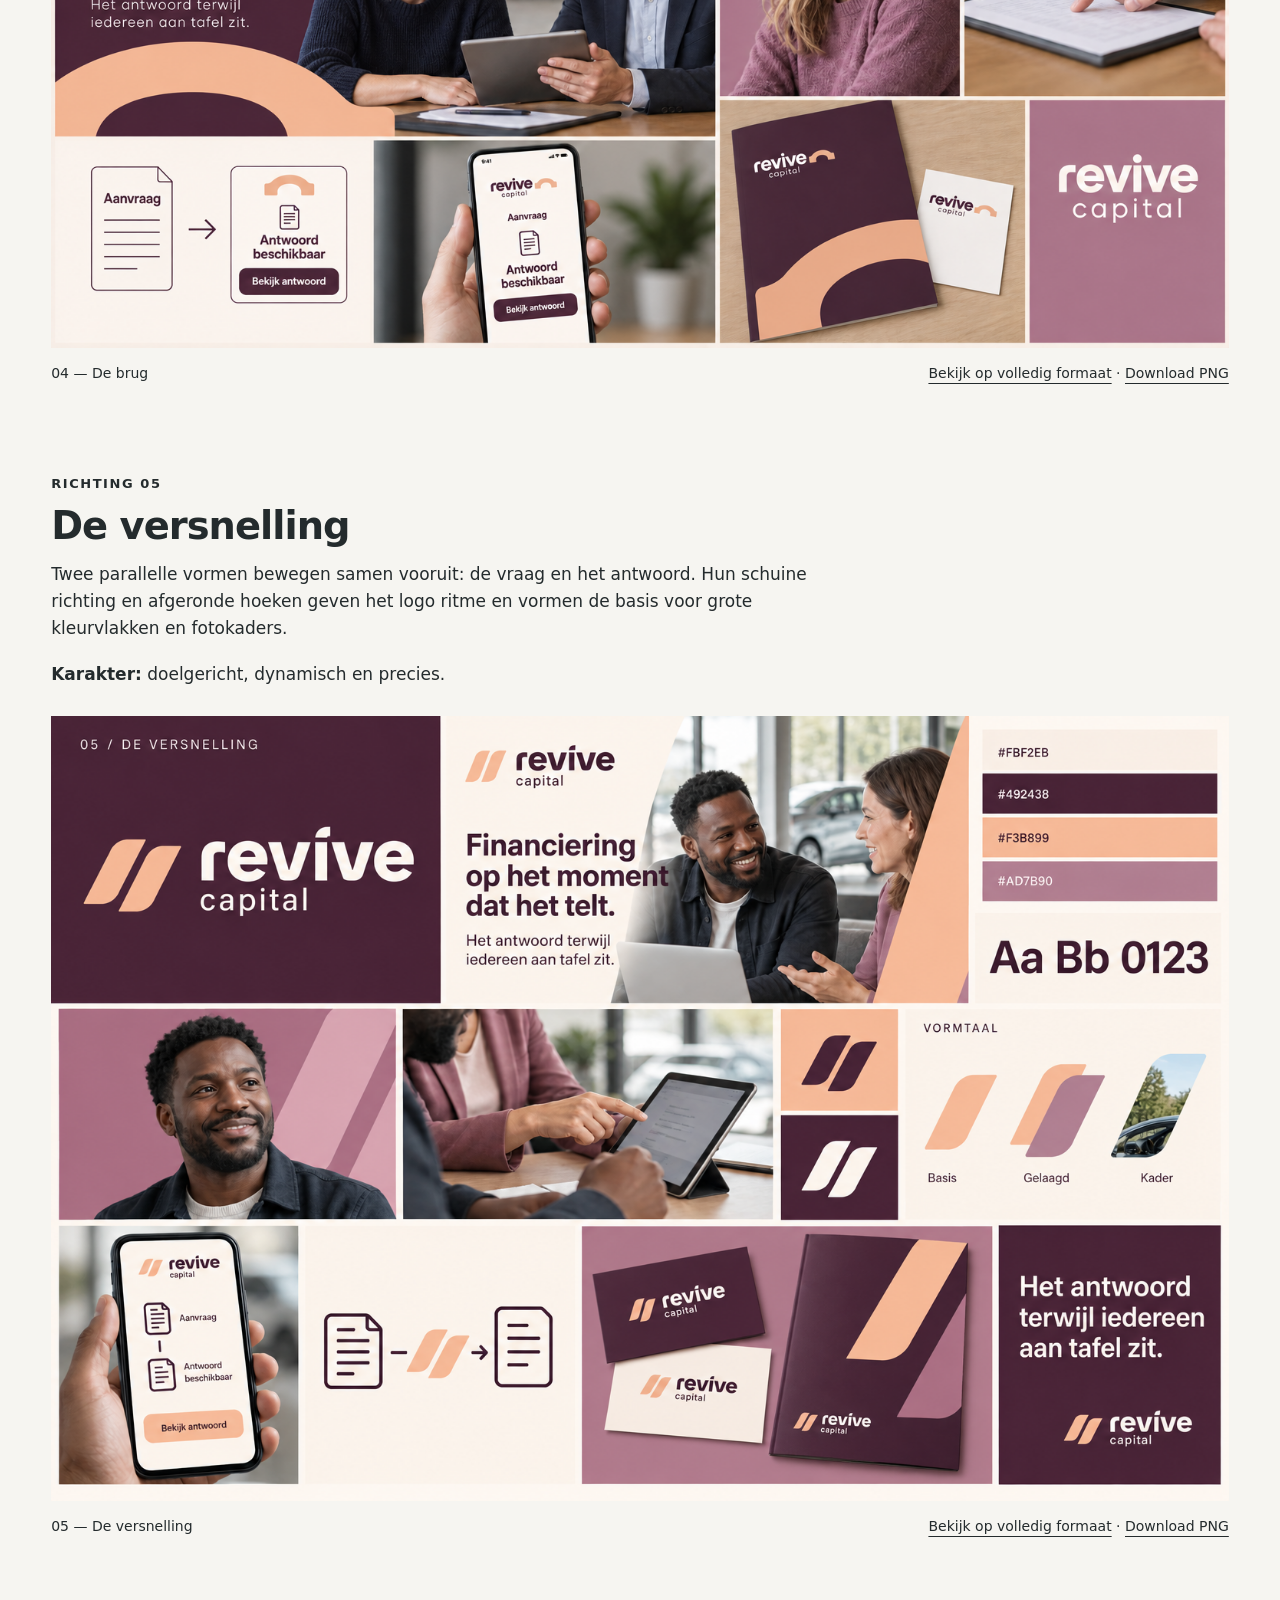
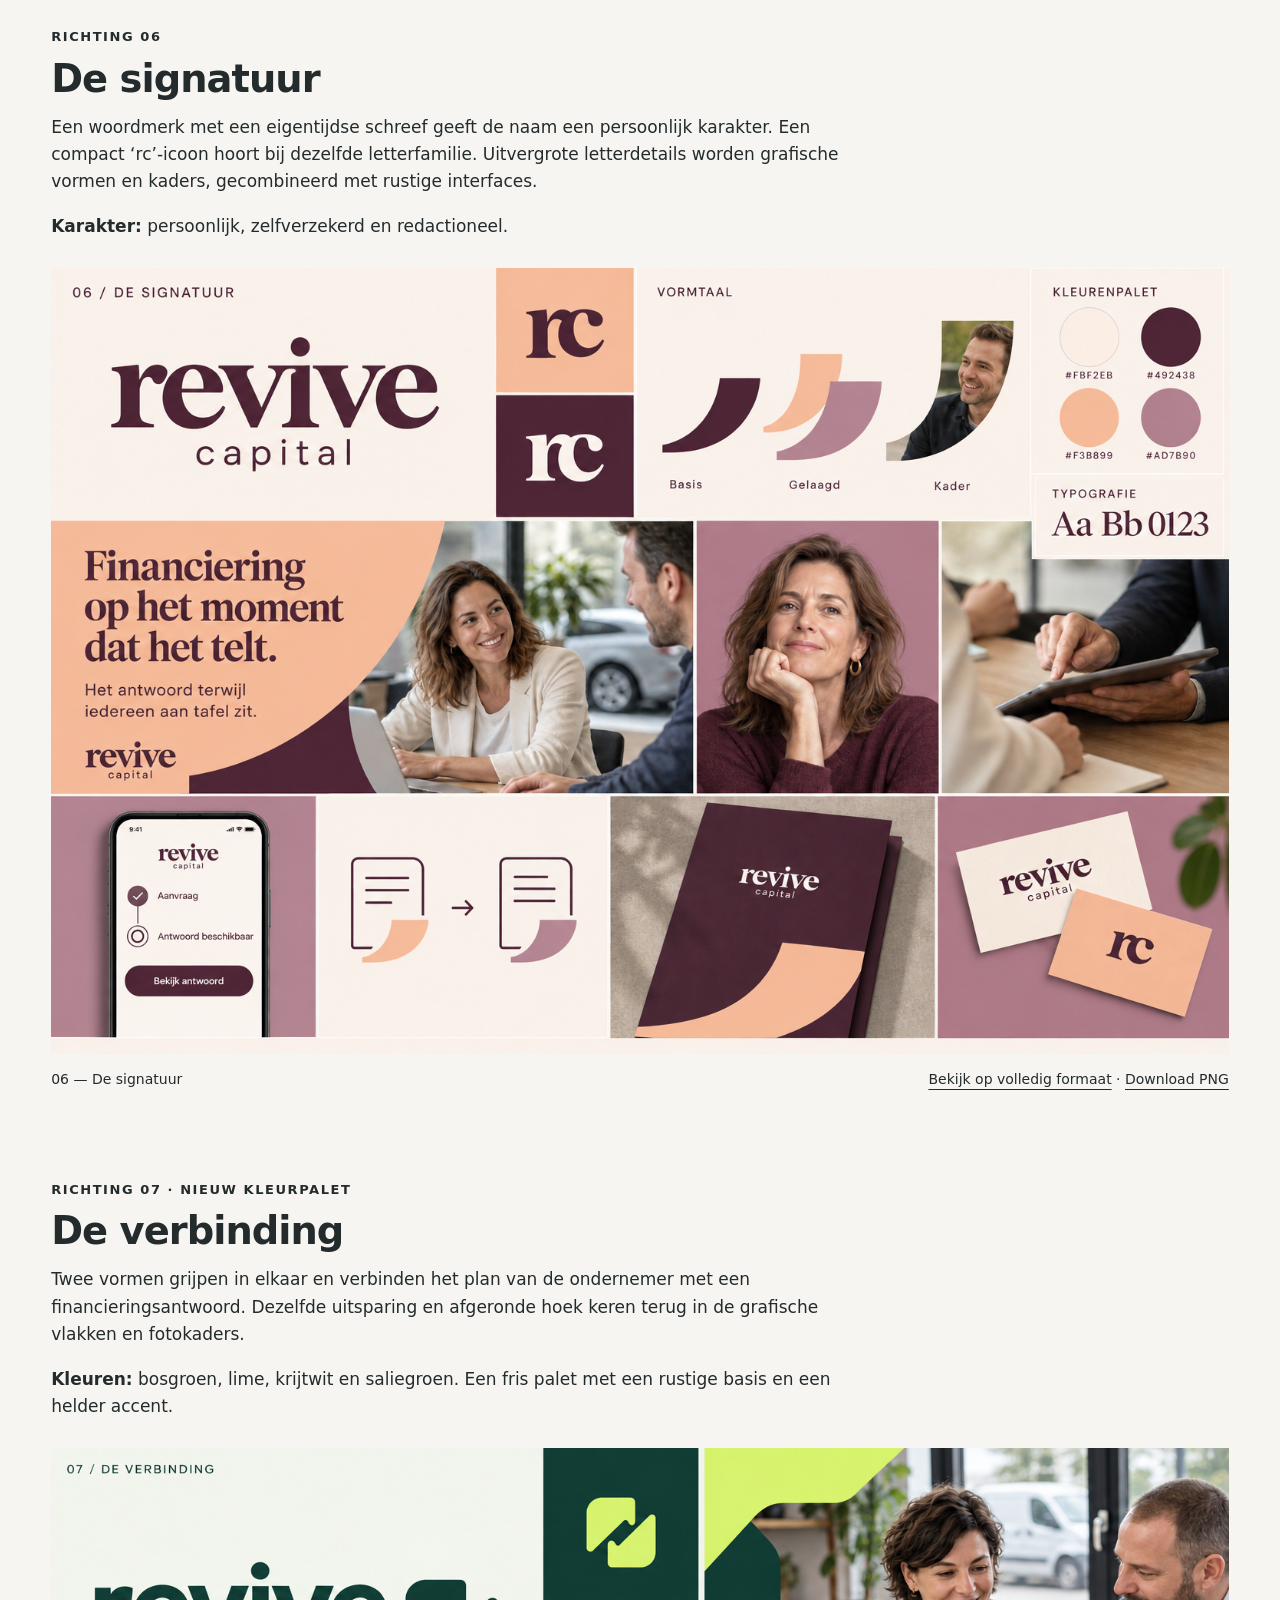
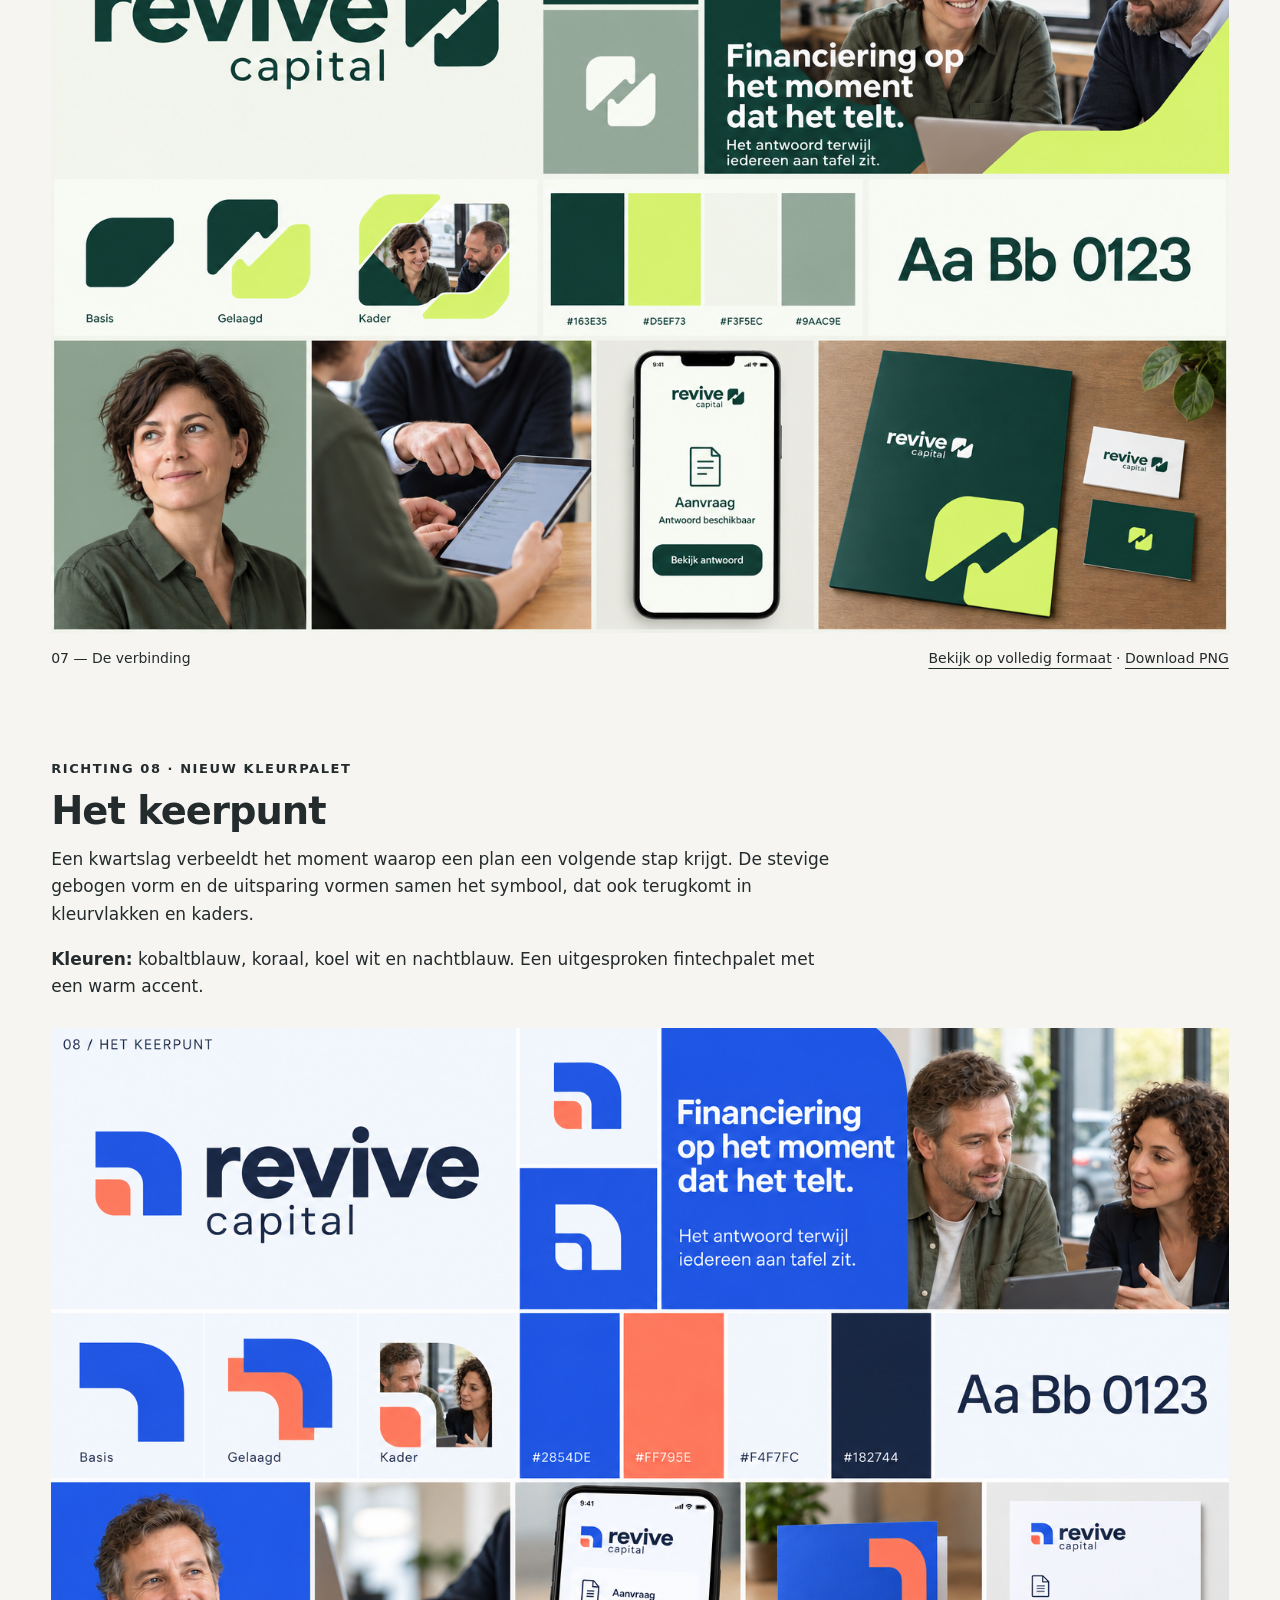
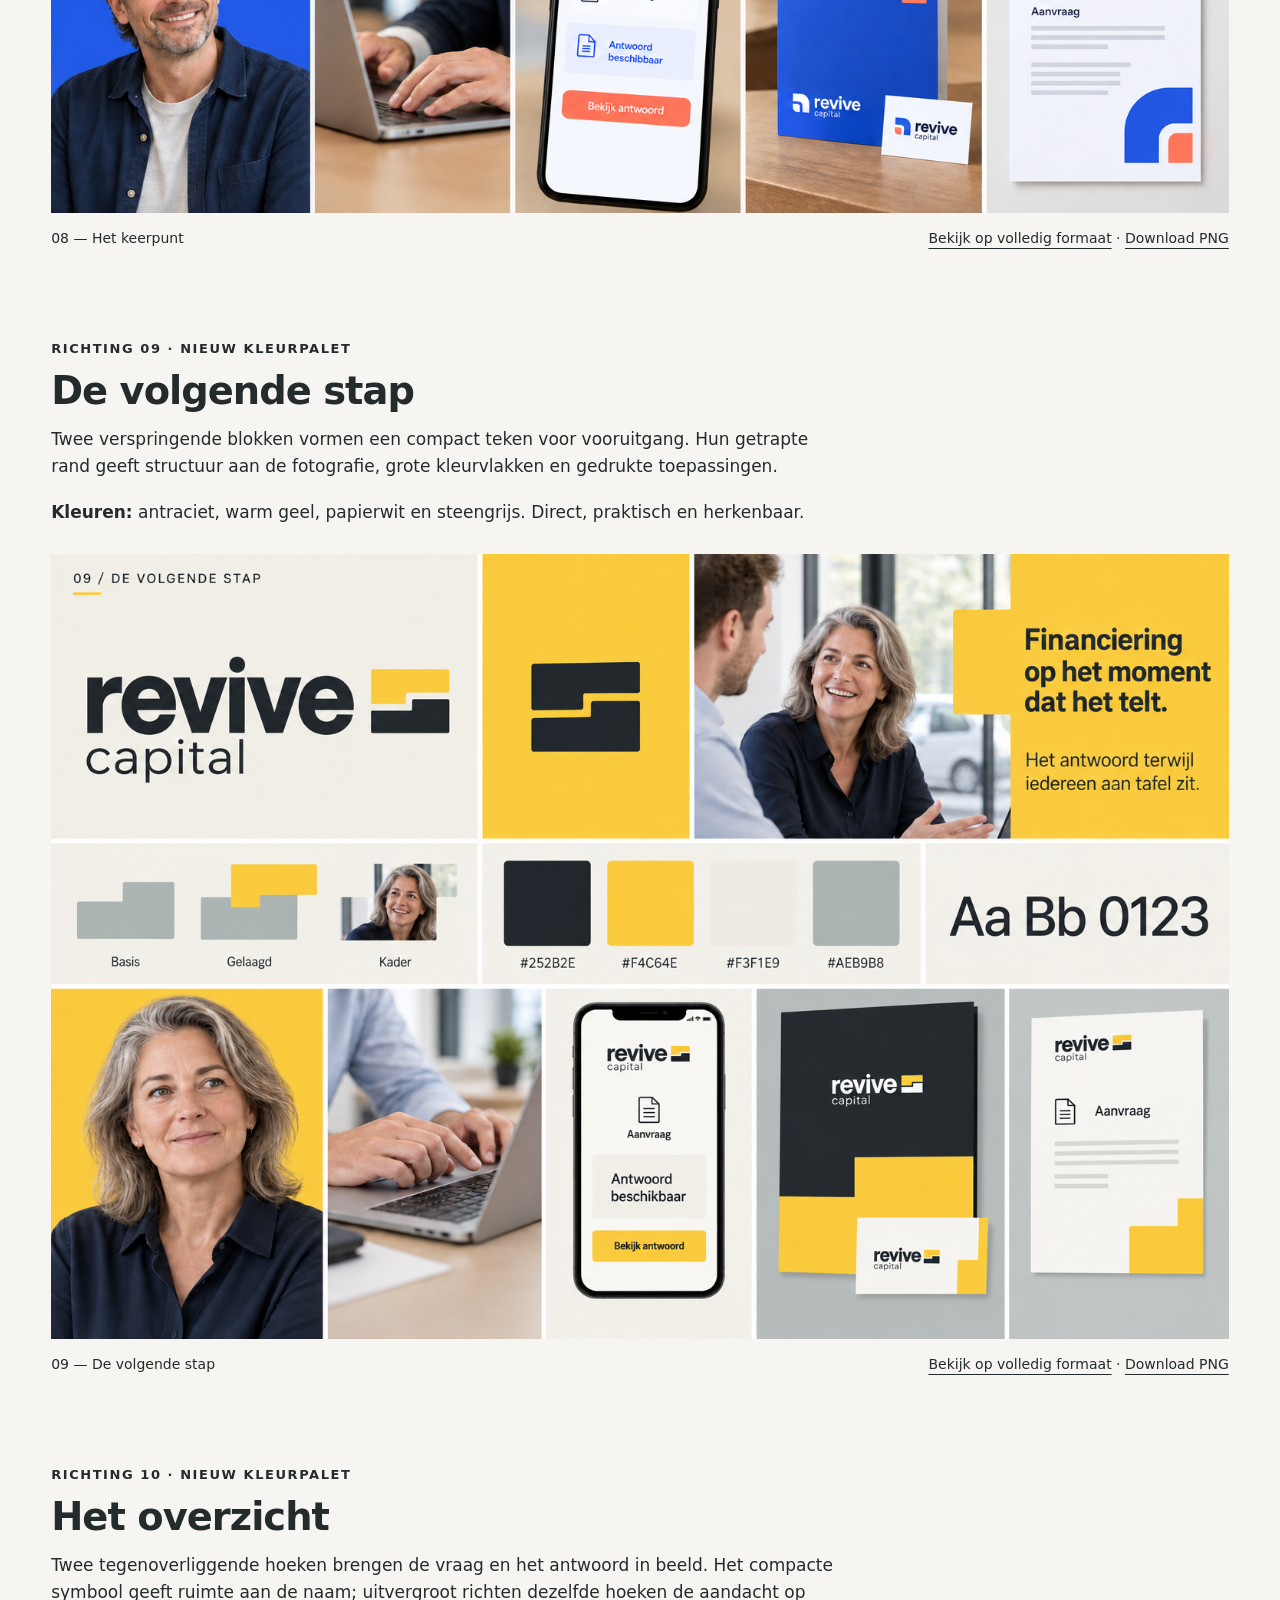
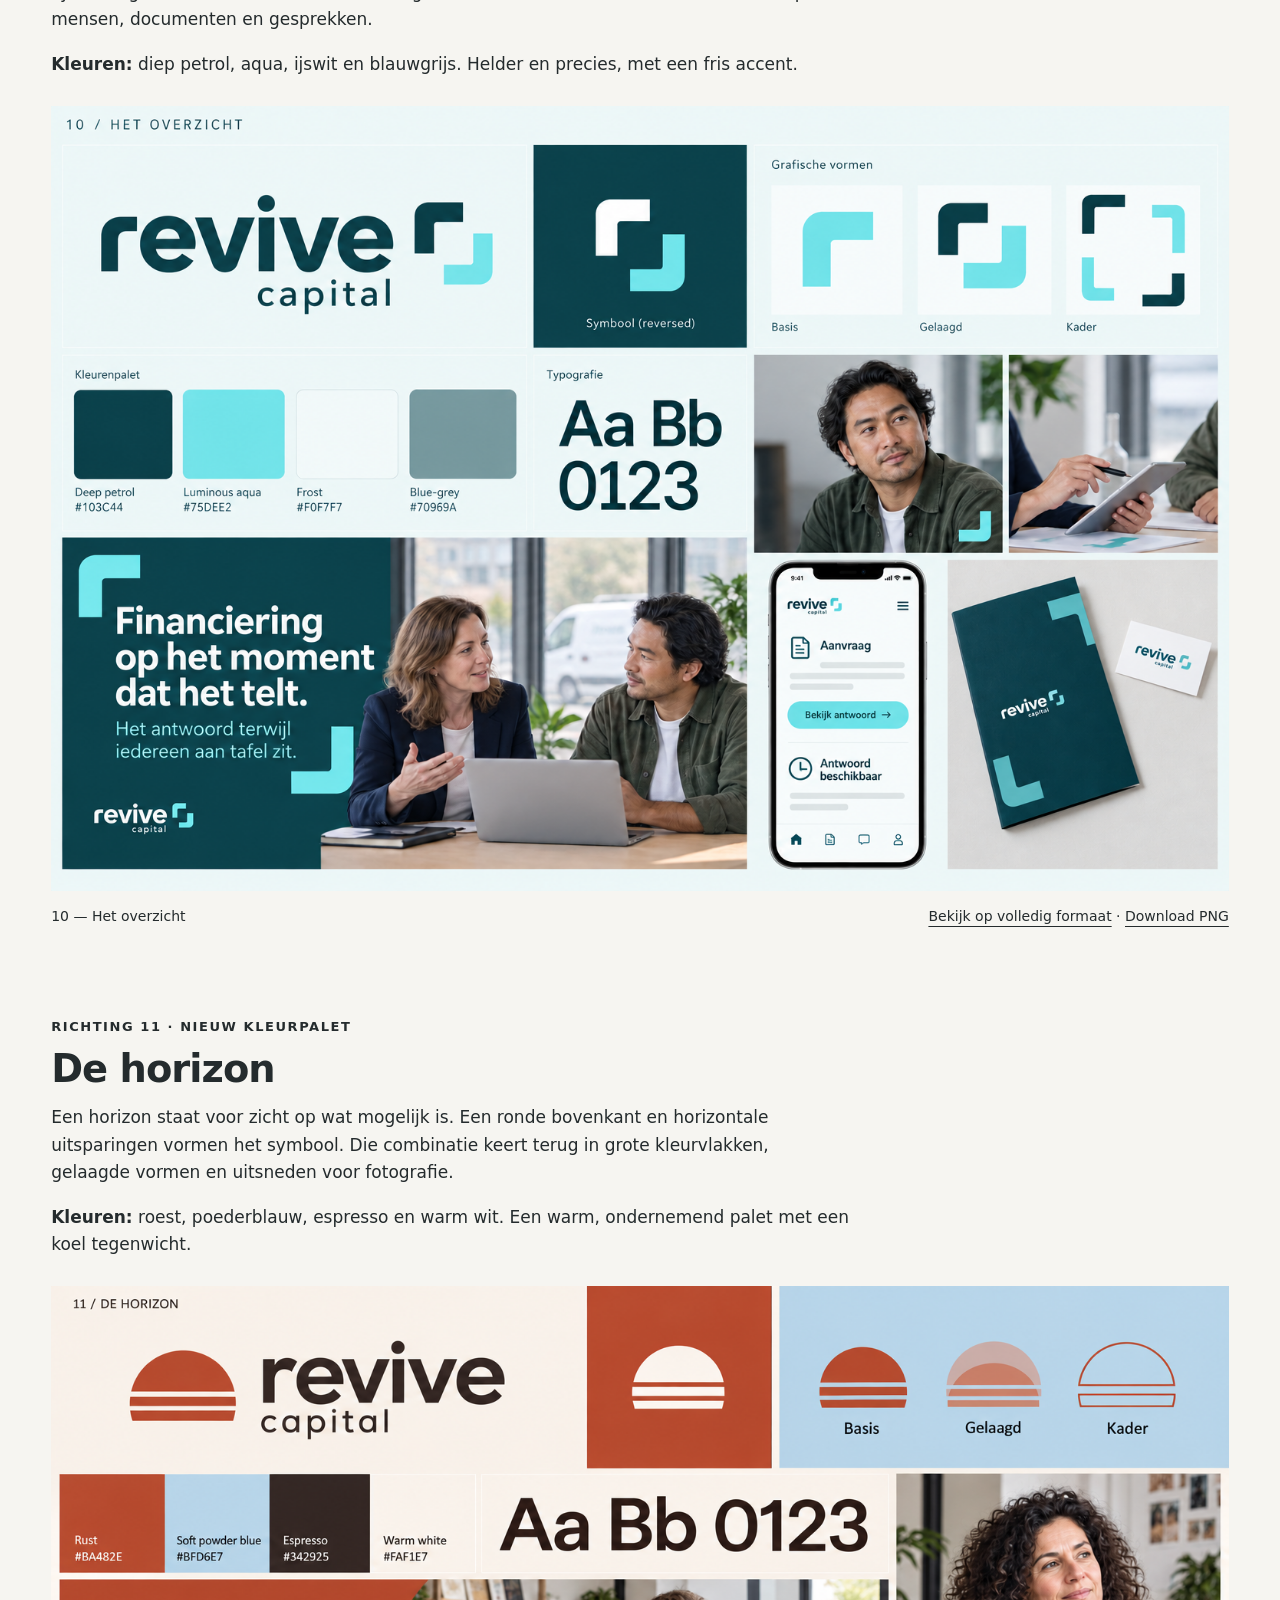
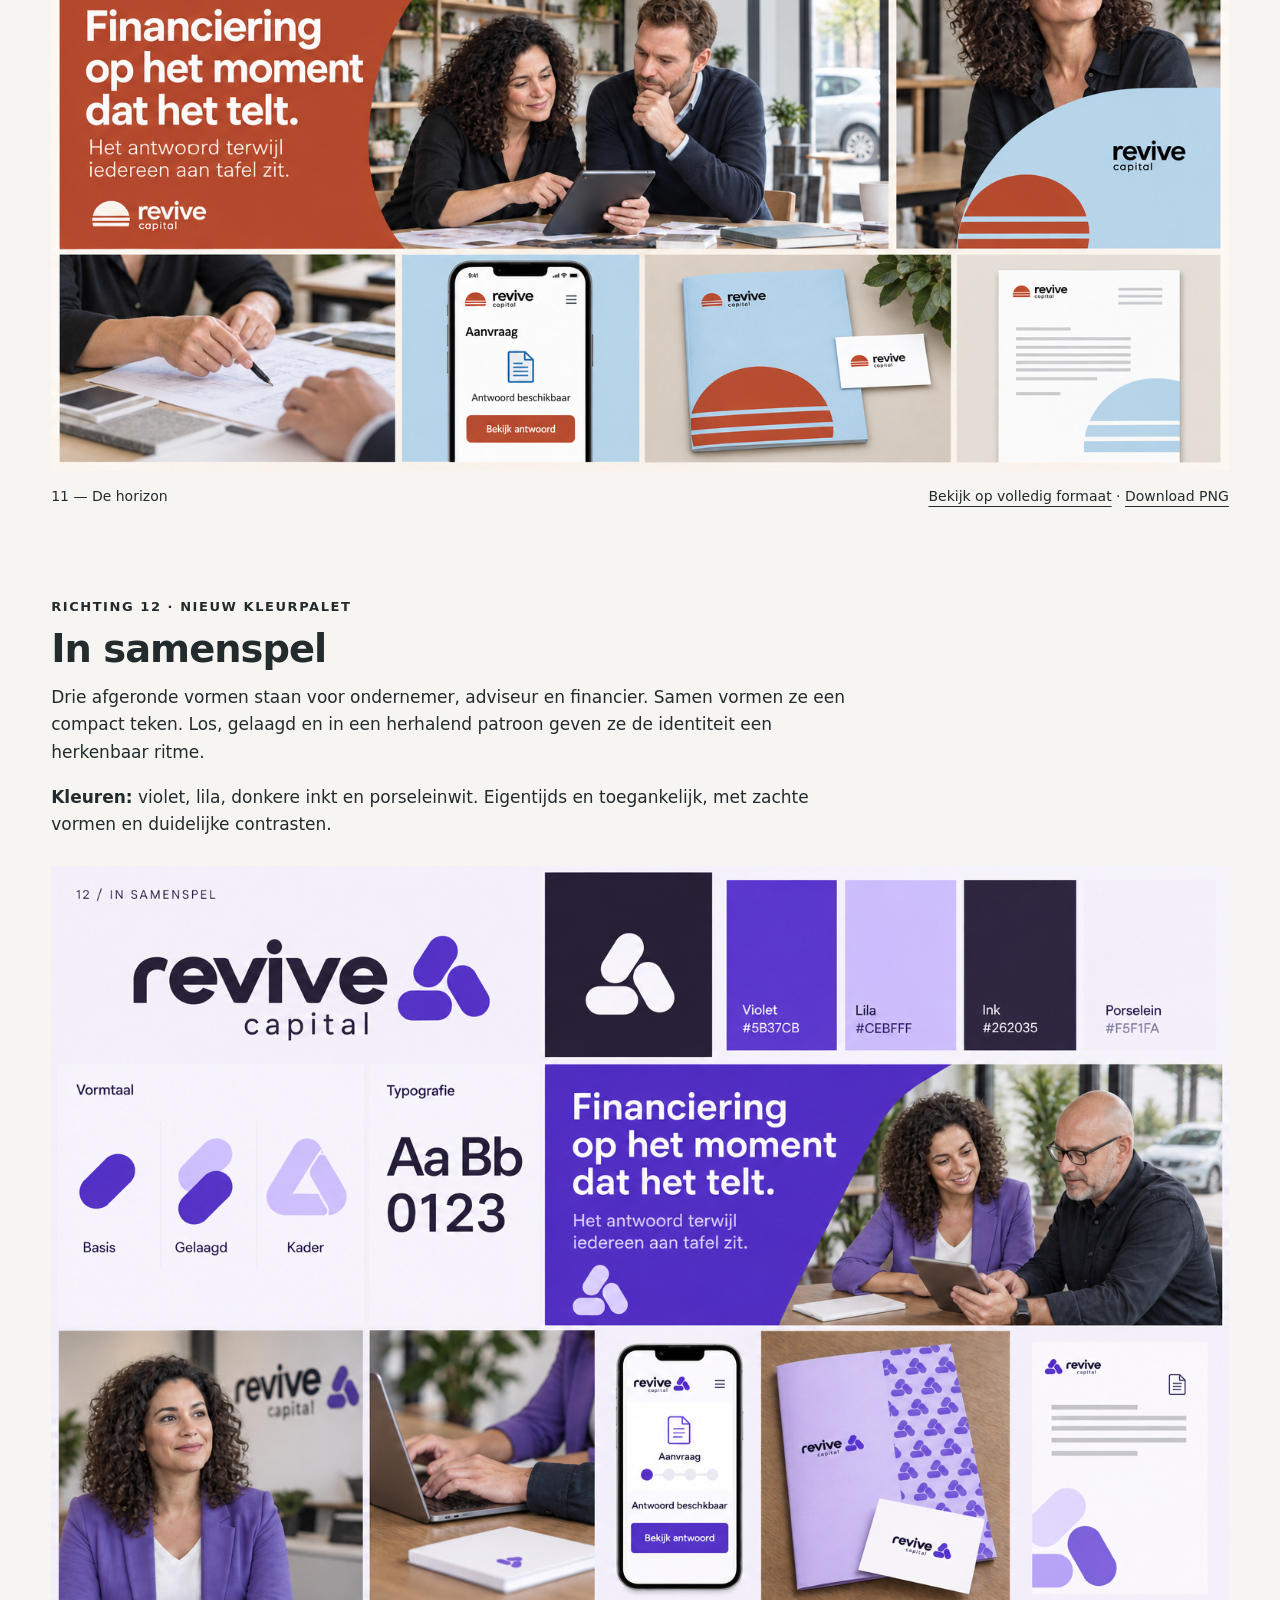
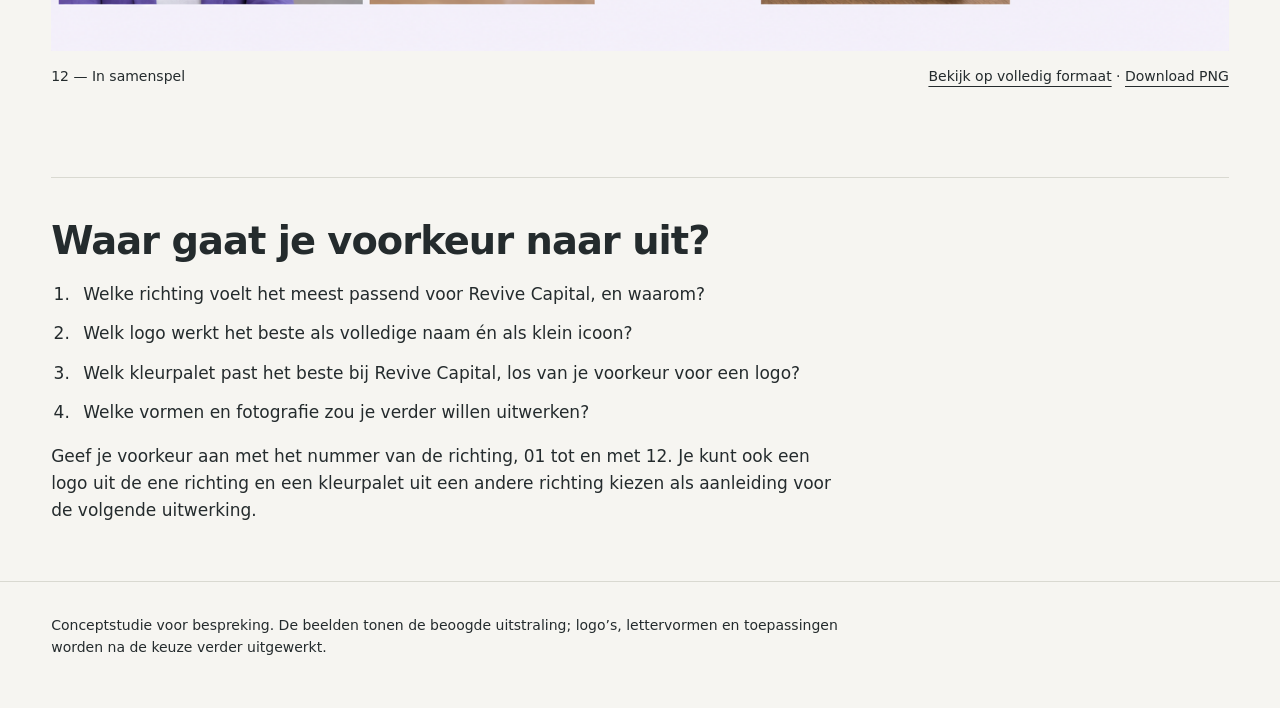
==== commit 070c51cc: "Add ten Neovim palette moodboards" ====
--- a/fresh-directions/index.html
+++ b/fresh-directions/index.html
@@ -40,6 +40,7 @@
       <p>Twaalf voorstellen voor de uitstraling van Revive Capital. Elk moodboard brengt het logo, de vormentaal, kleuren, typografie en fotografie samen in digitale en gedrukte toepassingen.</p>
       <p>Het uitgangspunt blijft gelijk: financiering op het moment dat het telt. Richtingen 01–06 verkennen het warme auberginepalet. Richtingen 07–12 voegen nieuwe logo’s en zes andere kleurpaletten toe. Nieuw: petrol en aqua, roest en poederblauw, violet en lila.</p>
       <p><strong>Nieuwste ronde:</strong> <a href="pulse/">revive — dertien nieuwe richtingen en alle 63 moodboards</a>.</p>
+      <p><strong>Kleurstudie:</strong> <a href="neovim-themes/">10 nieuwe revive-moodboards geïnspireerd op Neovim-kleurthema’s</a>.</p>
       <nav aria-label="Bekijk de richtingen">
         <a href="#samen-aan-tafel">01 — Samen aan tafel</a>
         <a href="#doorstroom">02 — Doorstroom</a>
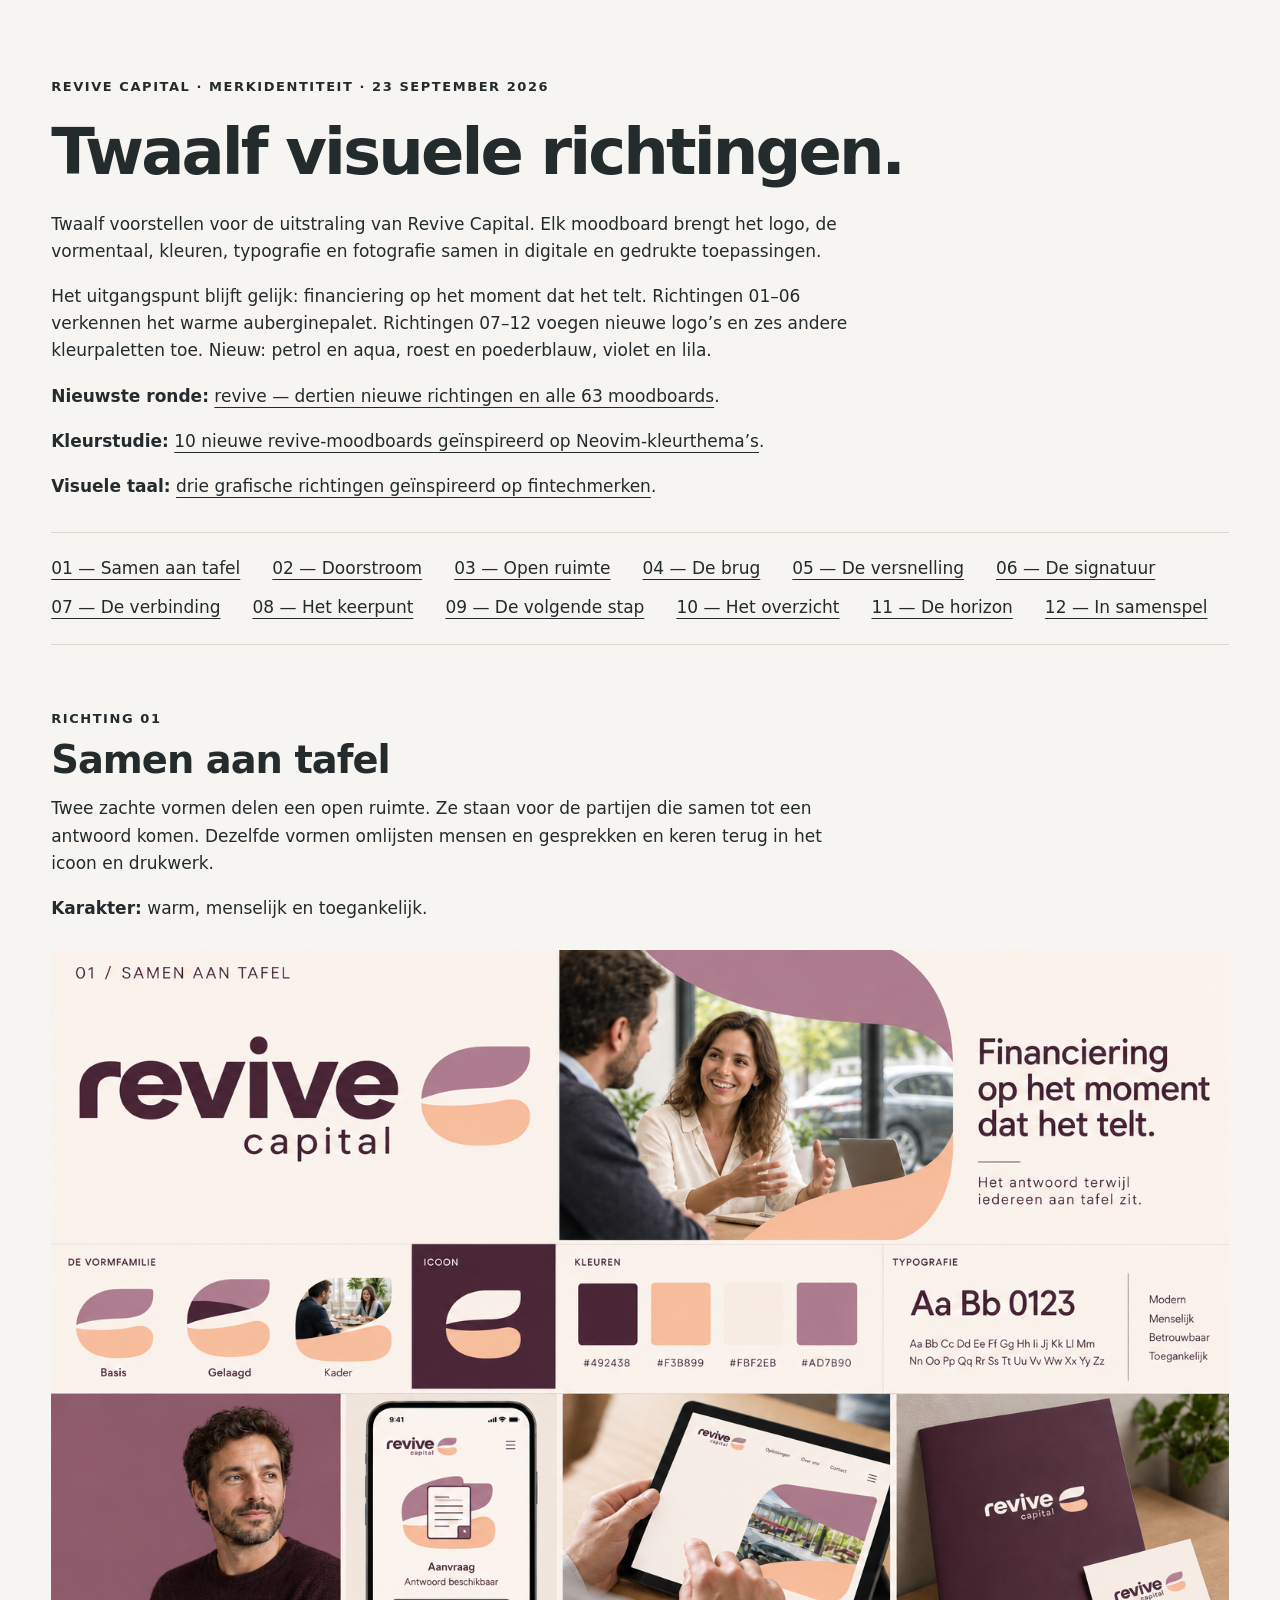
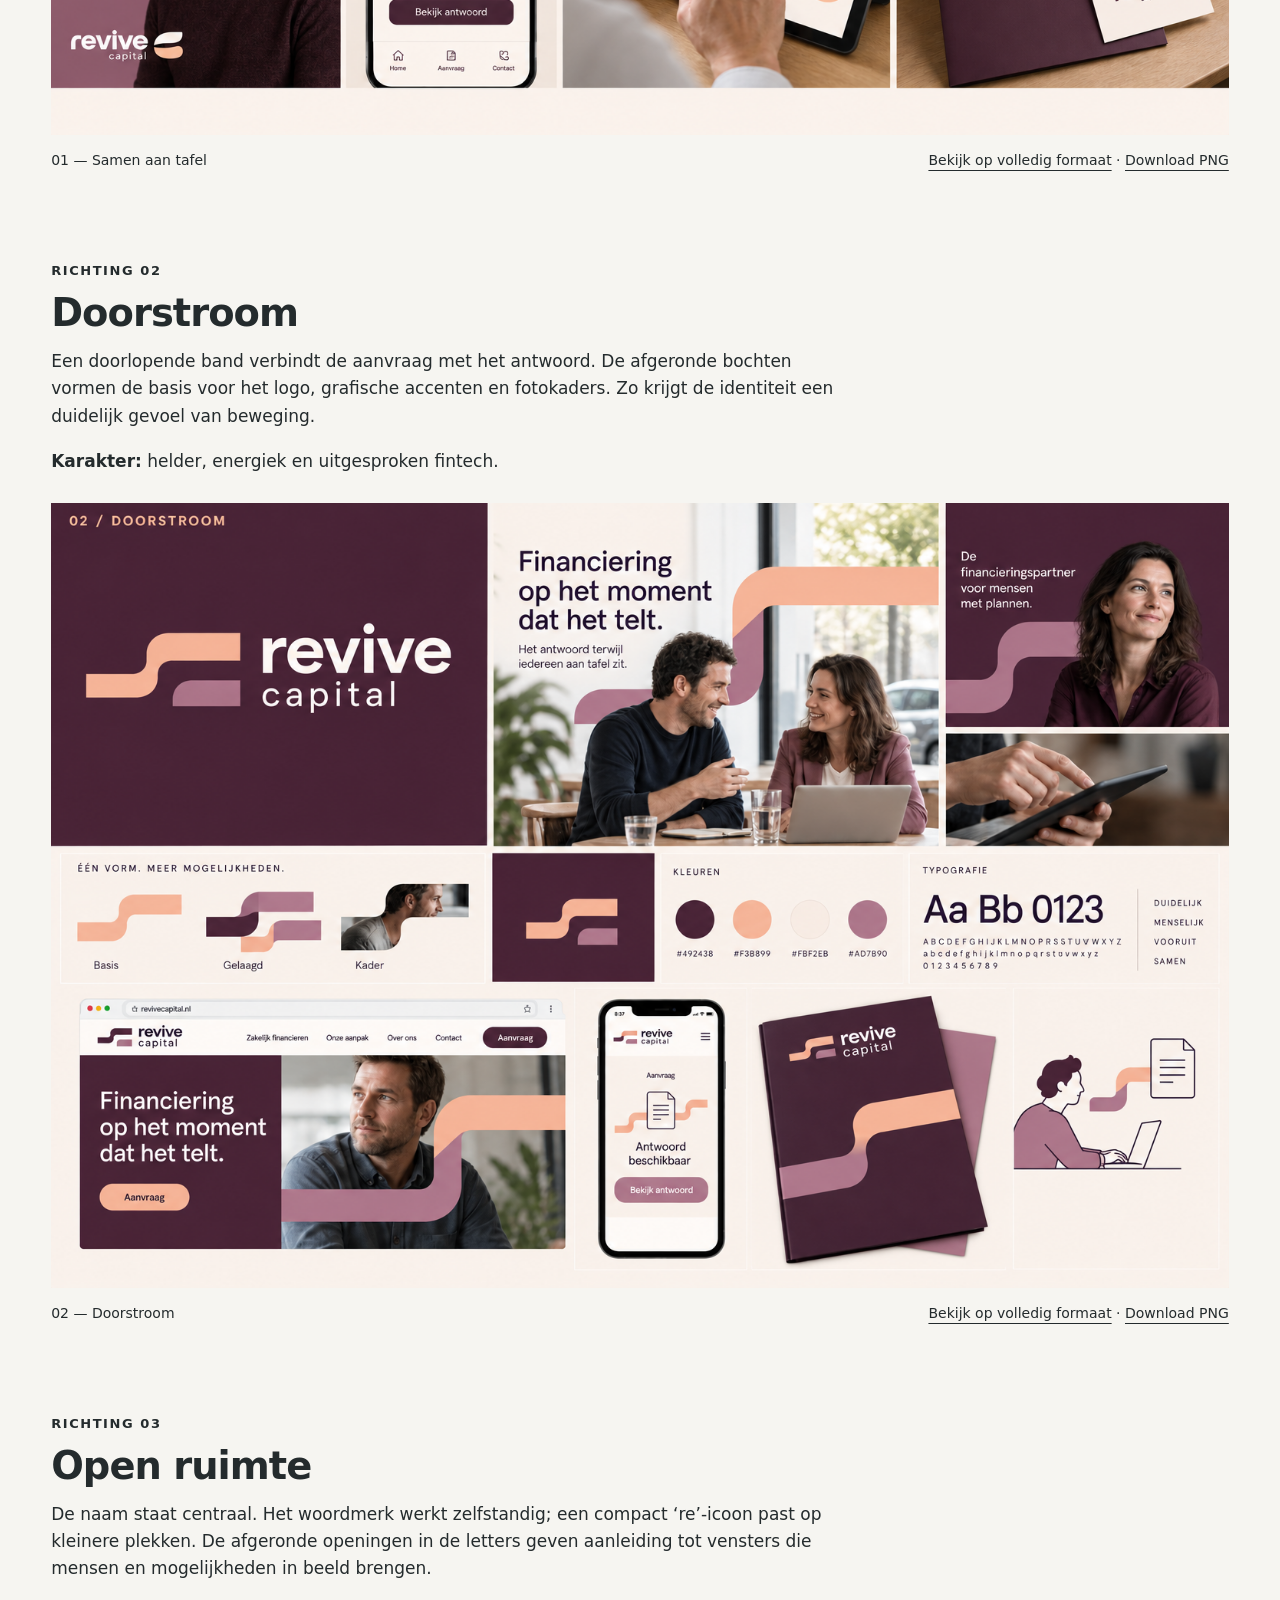
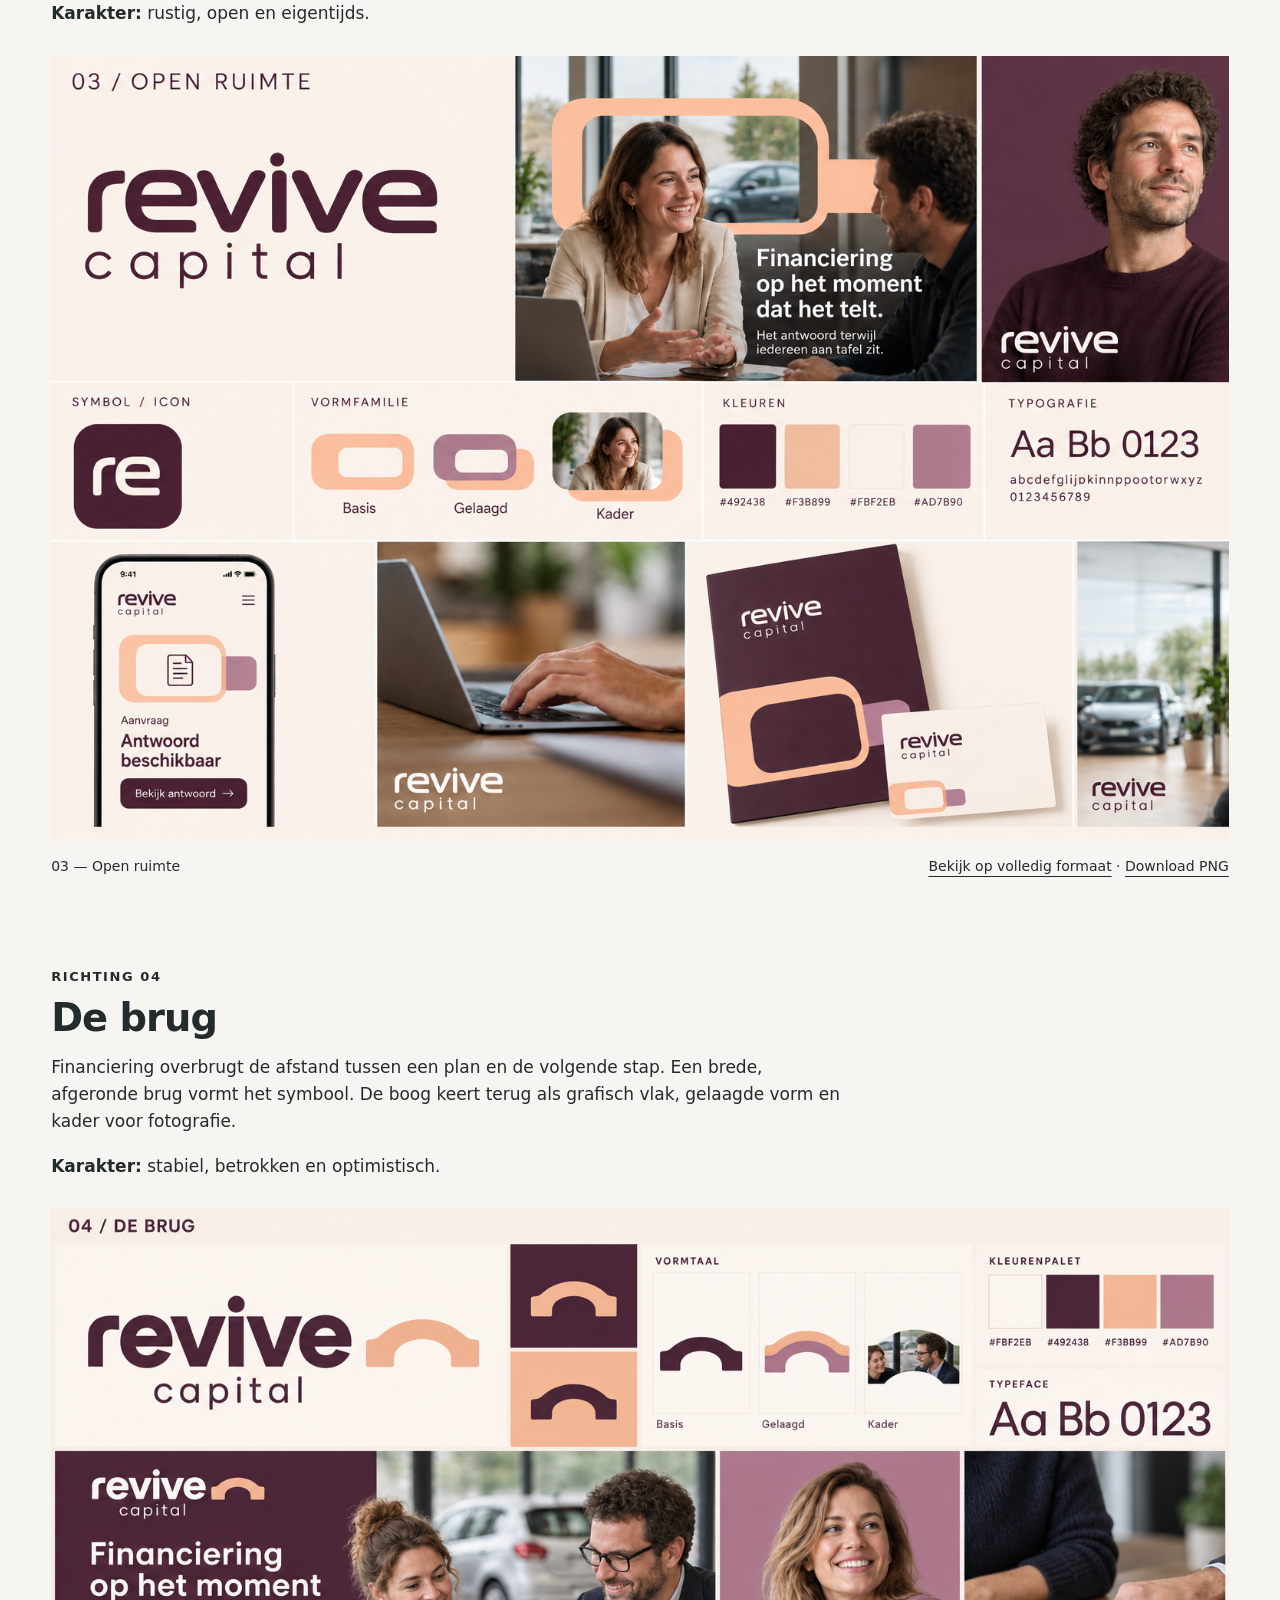
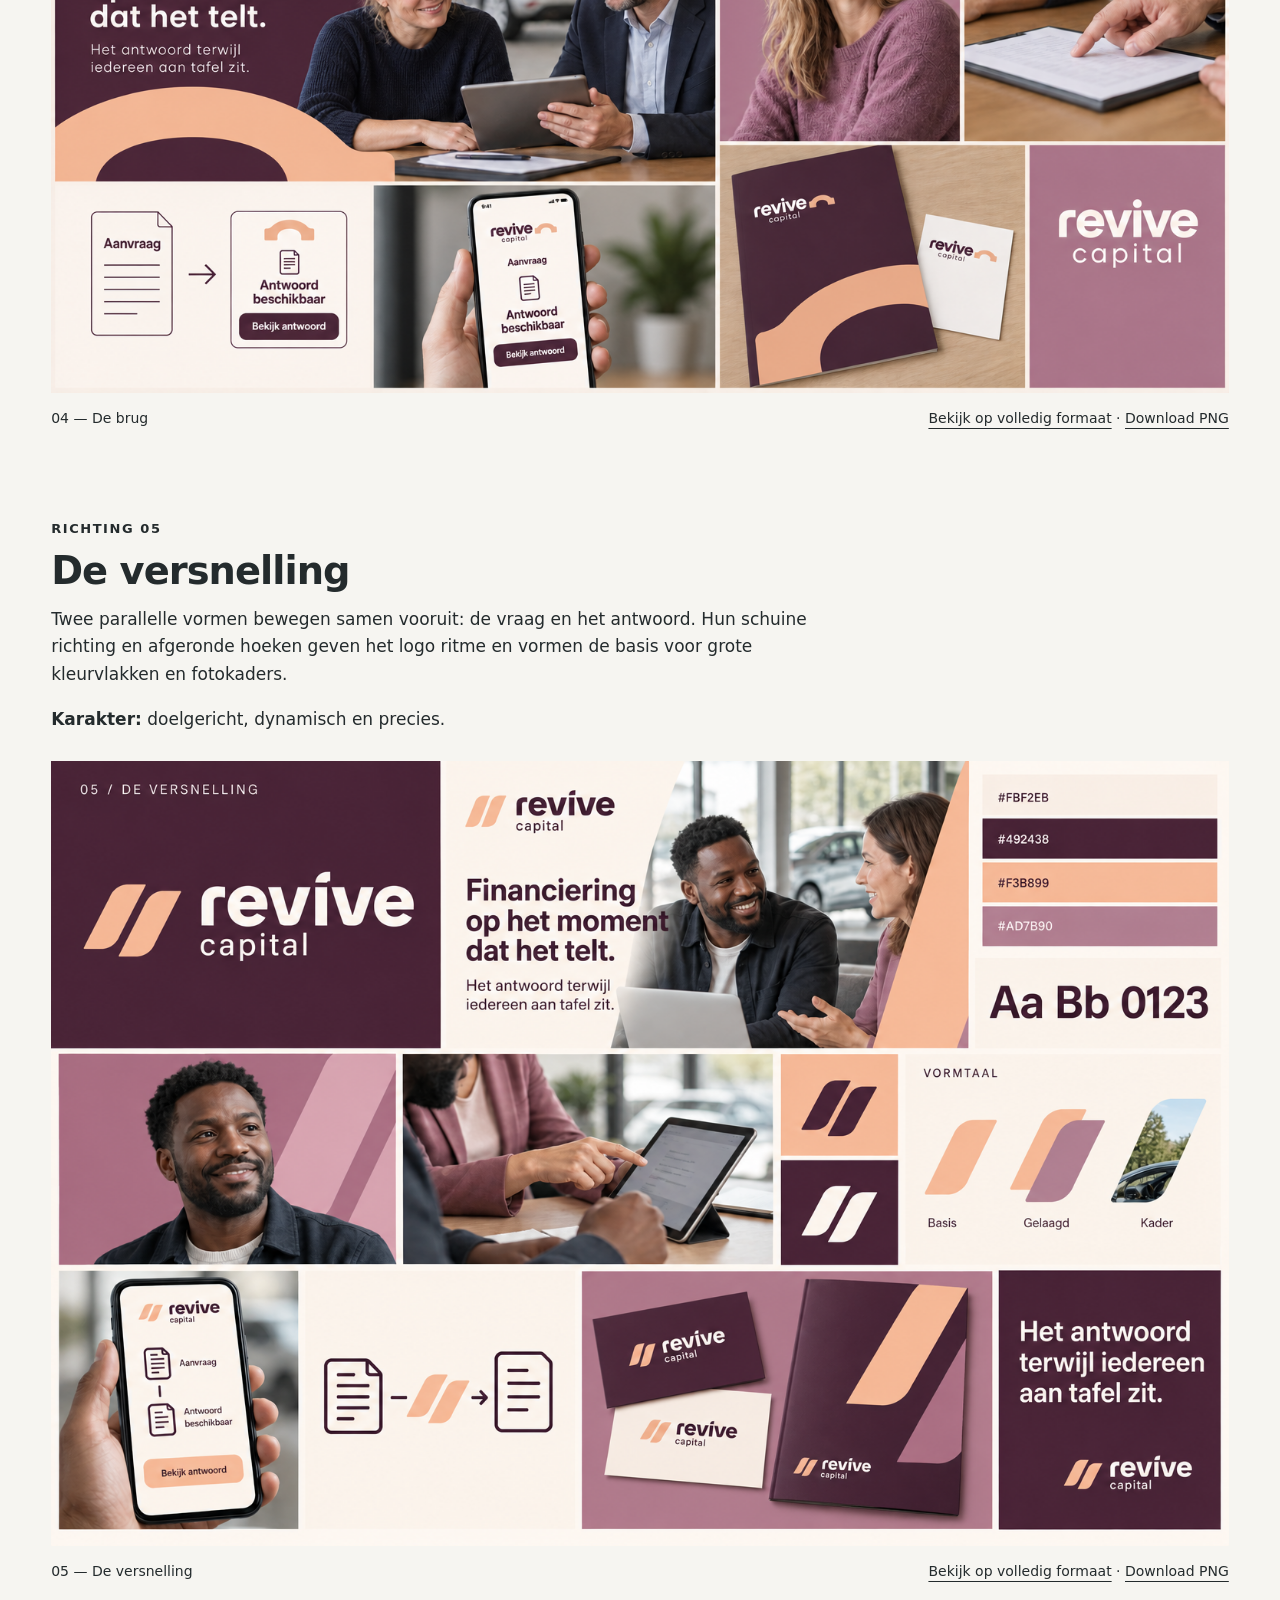
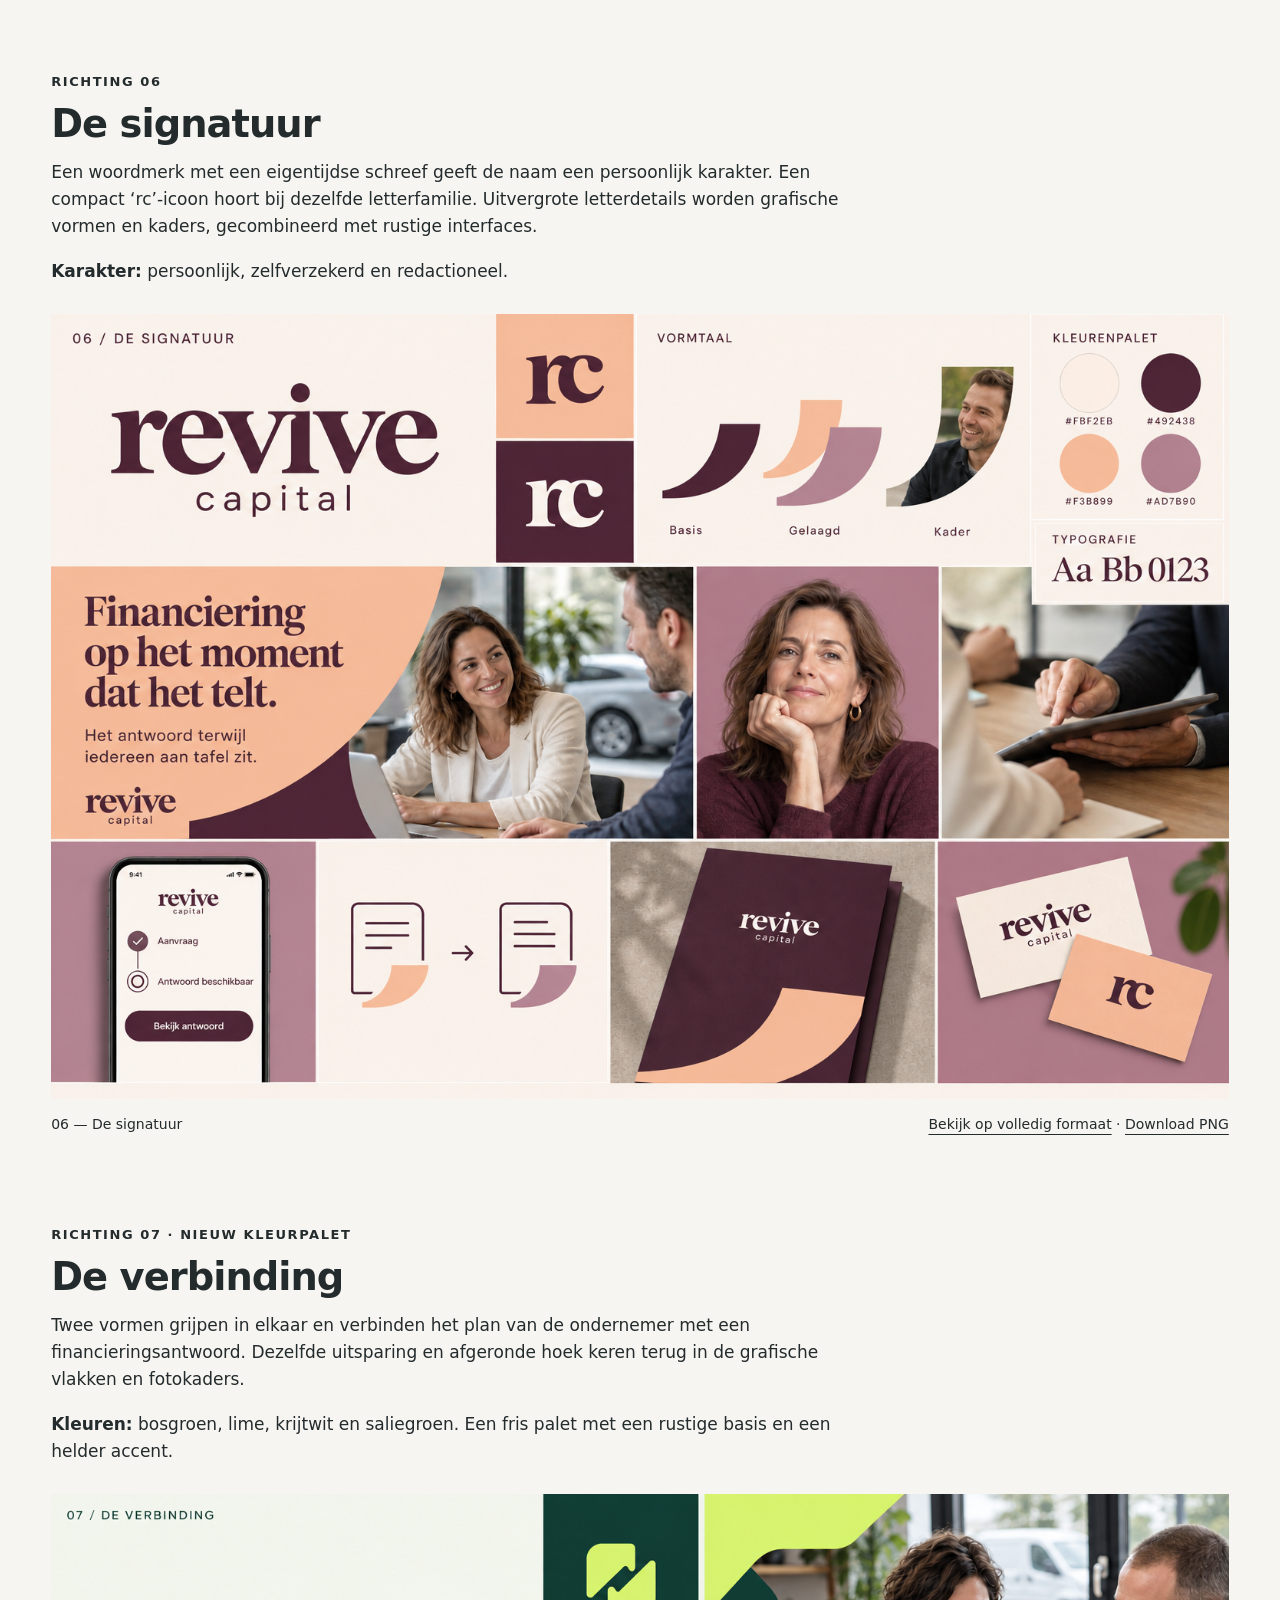
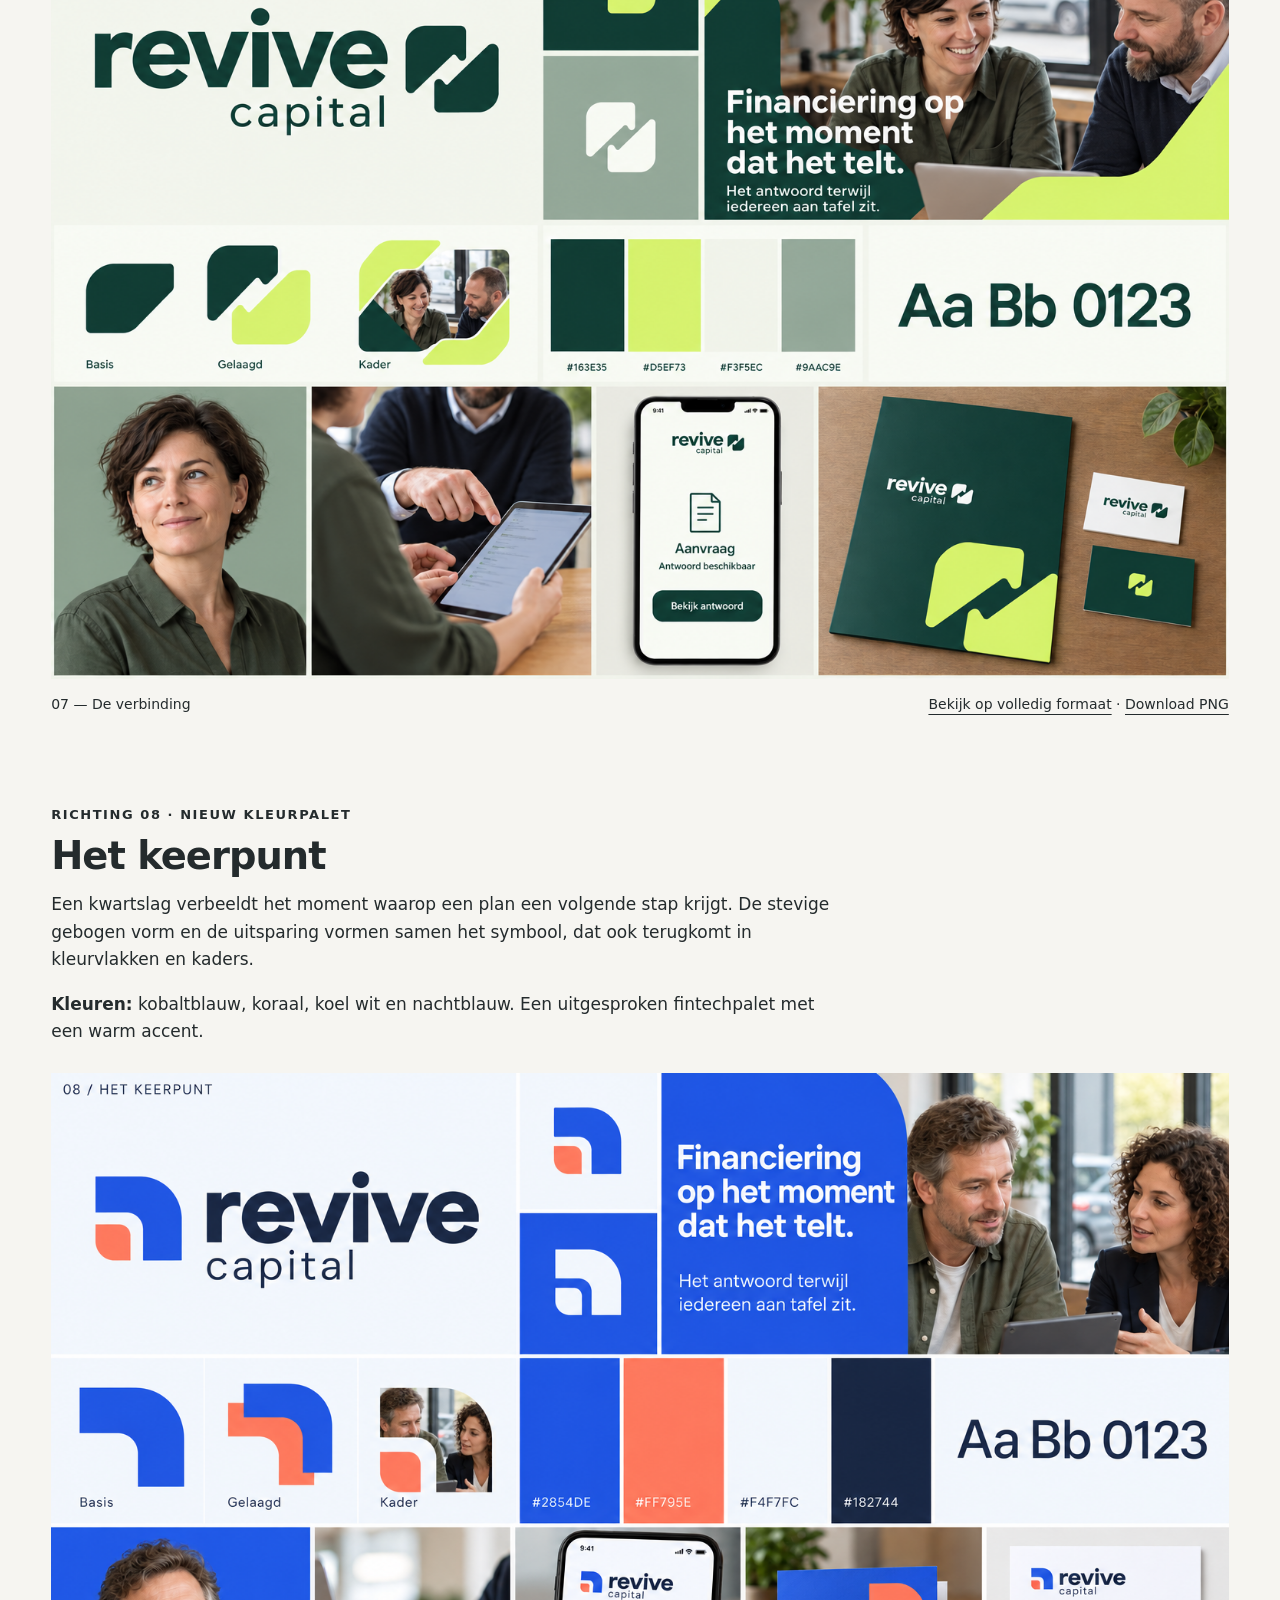
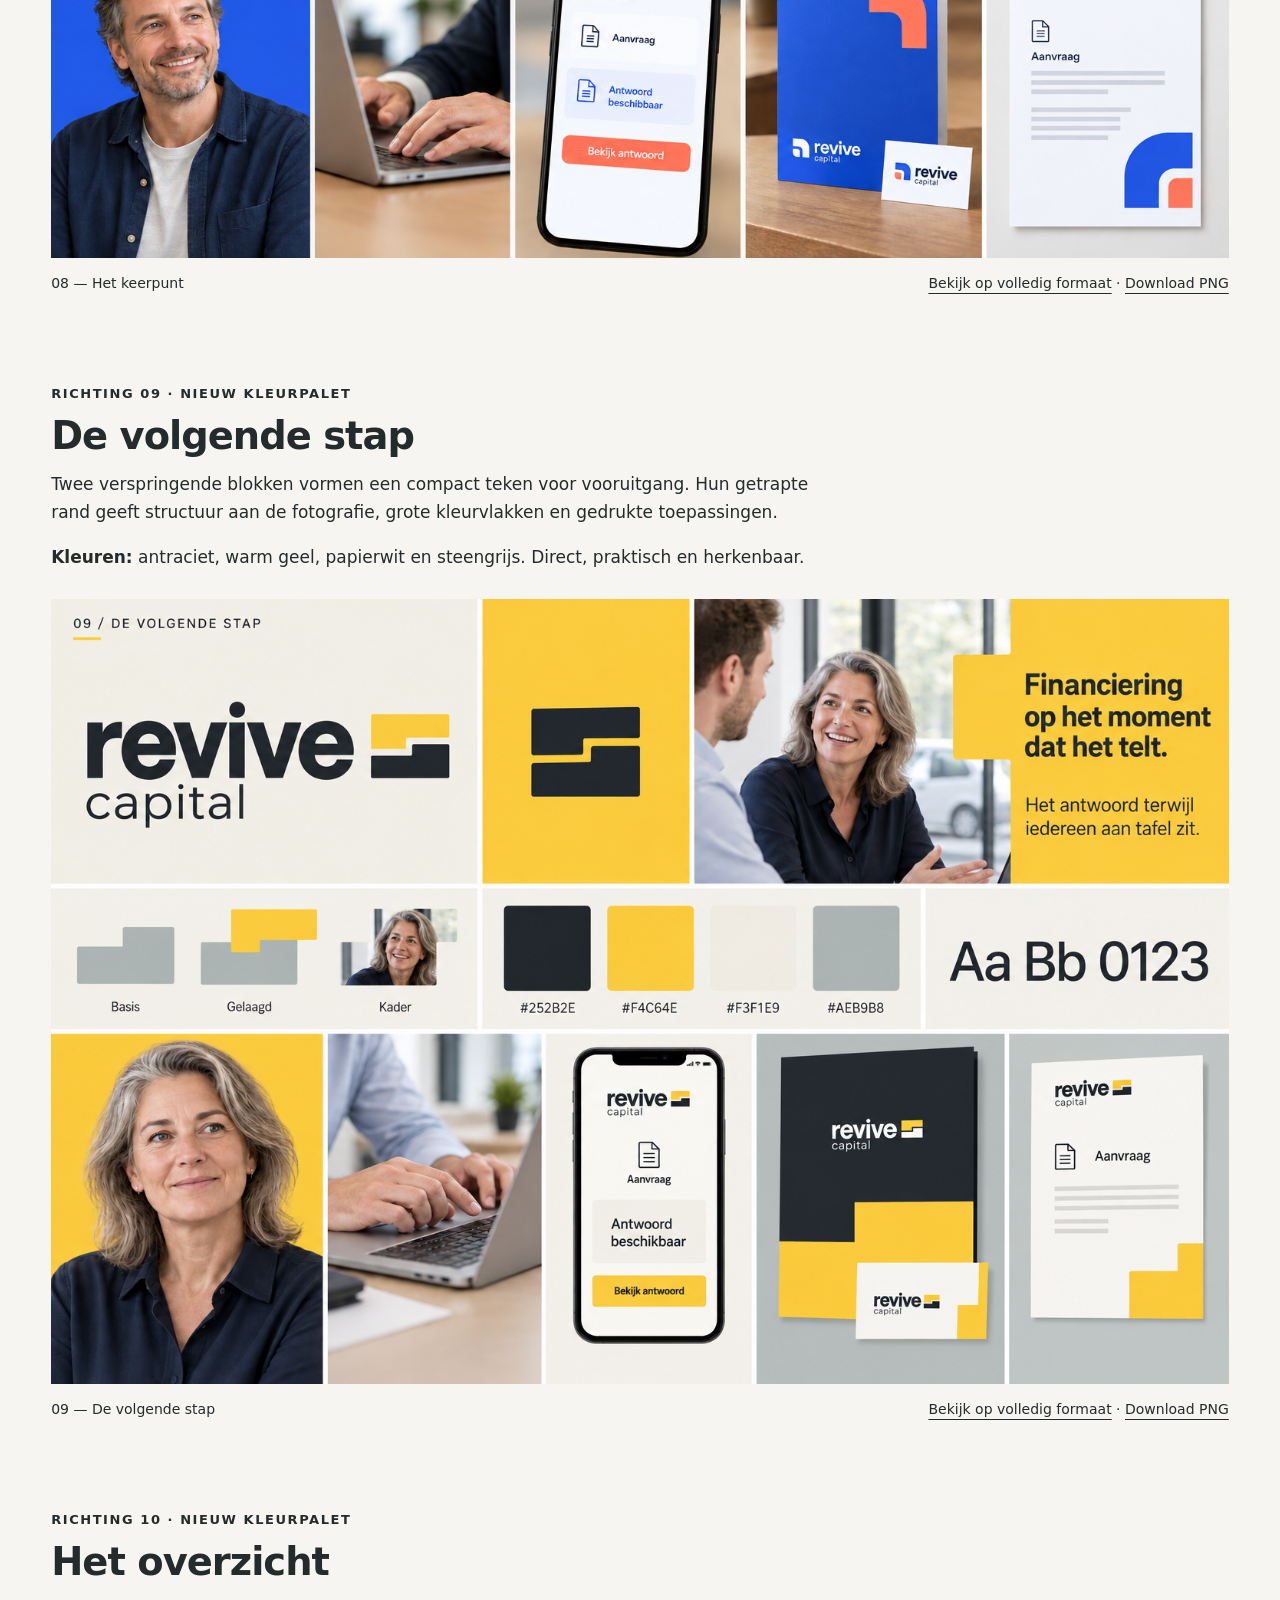
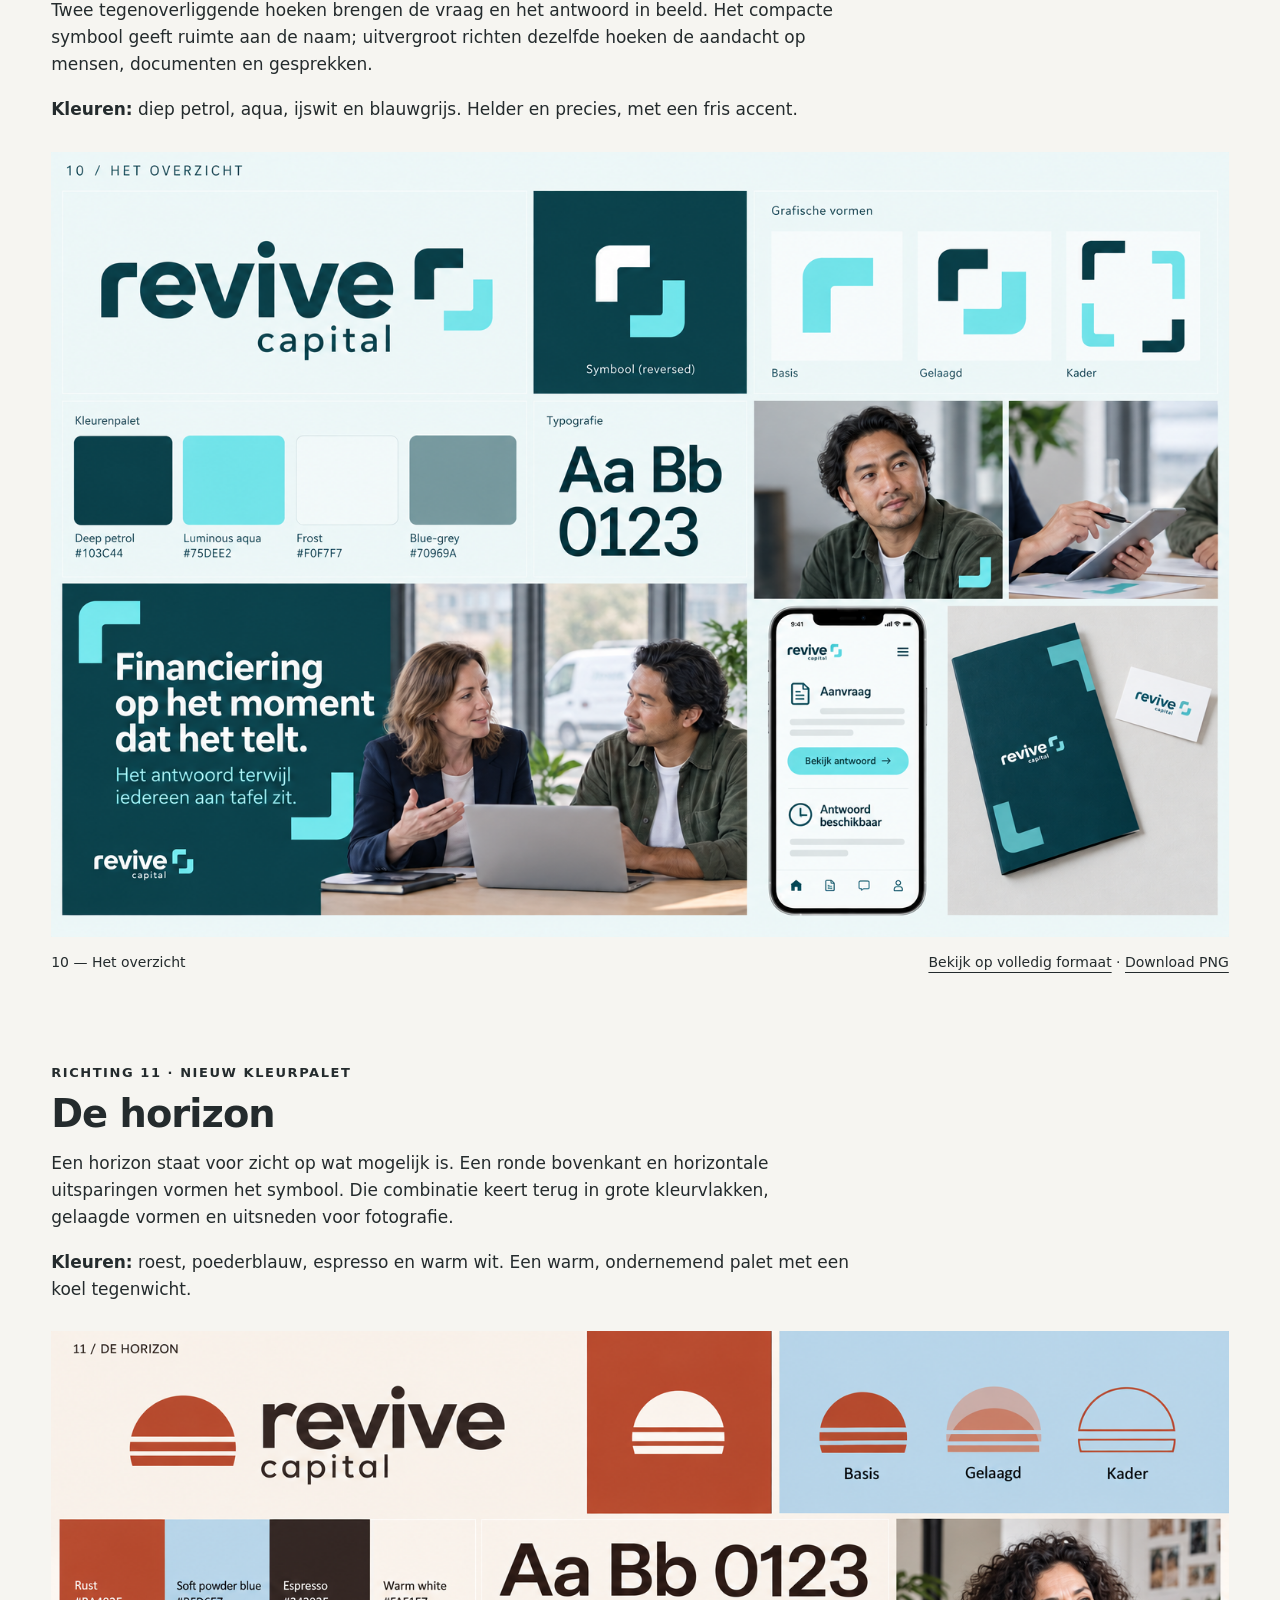
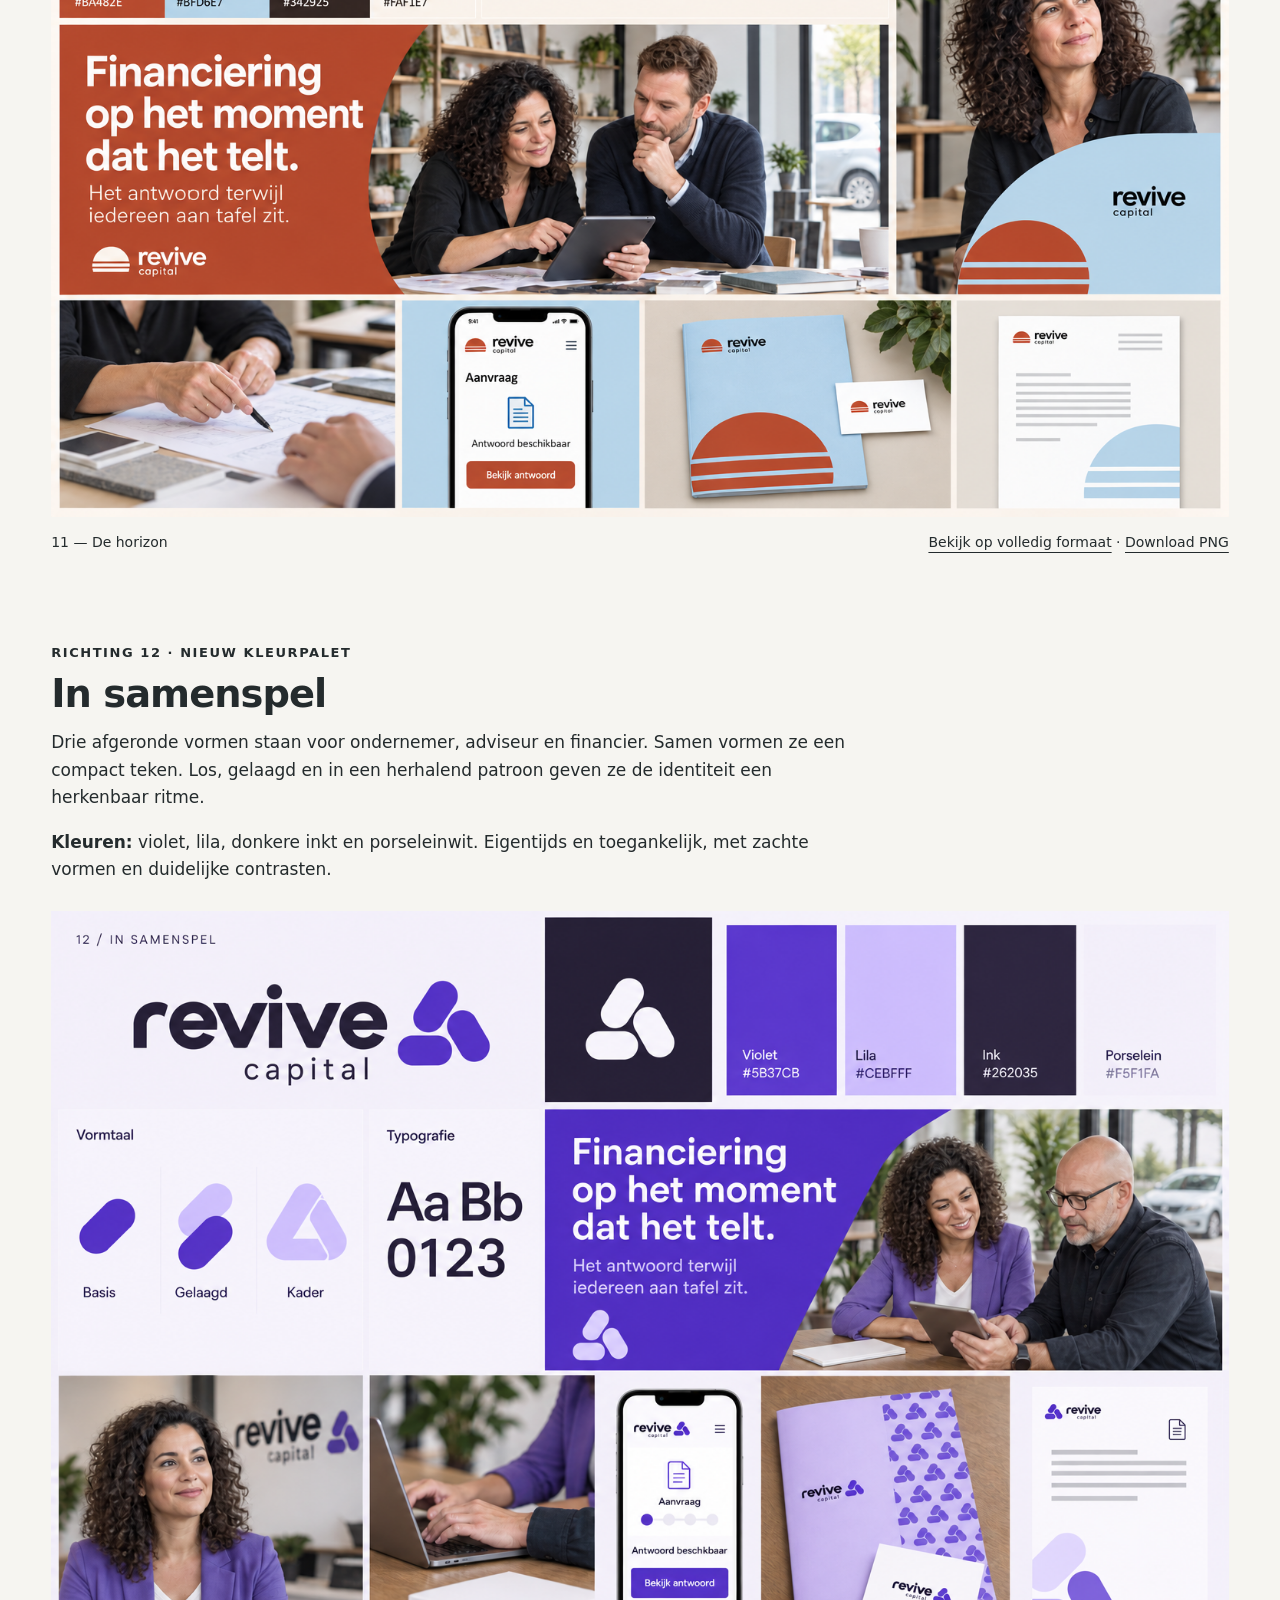
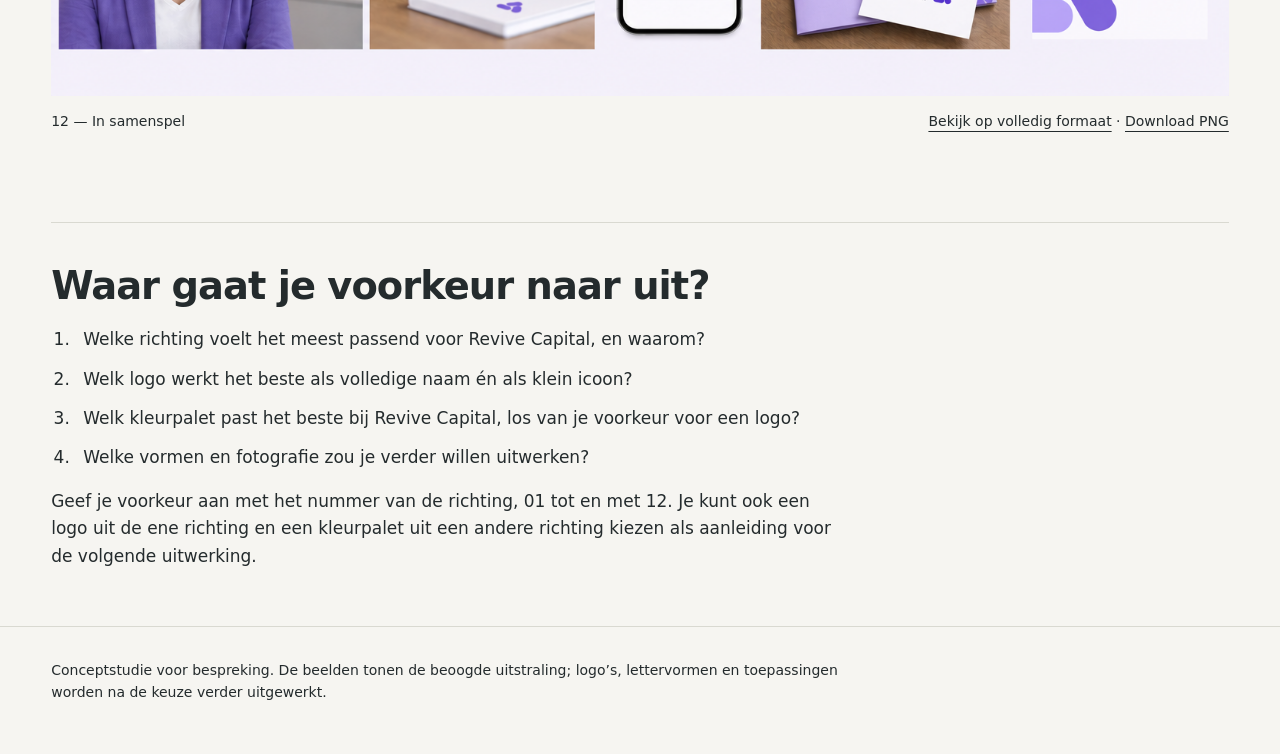
==== commit 3a124d76: "Publish Revive visual language moodboards" ====
--- a/fresh-directions/index.html
+++ b/fresh-directions/index.html
@@ -41,6 +41,7 @@
       <p>Het uitgangspunt blijft gelijk: financiering op het moment dat het telt. Richtingen 01–06 verkennen het warme auberginepalet. Richtingen 07–12 voegen nieuwe logo’s en zes andere kleurpaletten toe. Nieuw: petrol en aqua, roest en poederblauw, violet en lila.</p>
       <p><strong>Nieuwste ronde:</strong> <a href="pulse/">revive — dertien nieuwe richtingen en alle 63 moodboards</a>.</p>
       <p><strong>Kleurstudie:</strong> <a href="neovim-themes/">10 nieuwe revive-moodboards geïnspireerd op Neovim-kleurthema’s</a>.</p>
+      <p><strong>Visuele taal:</strong> <a href="visual-language/">drie grafische richtingen geïnspireerd op fintechmerken</a>.</p>
       <nav aria-label="Bekijk de richtingen">
         <a href="#samen-aan-tafel">01 — Samen aan tafel</a>
         <a href="#doorstroom">02 — Doorstroom</a>
